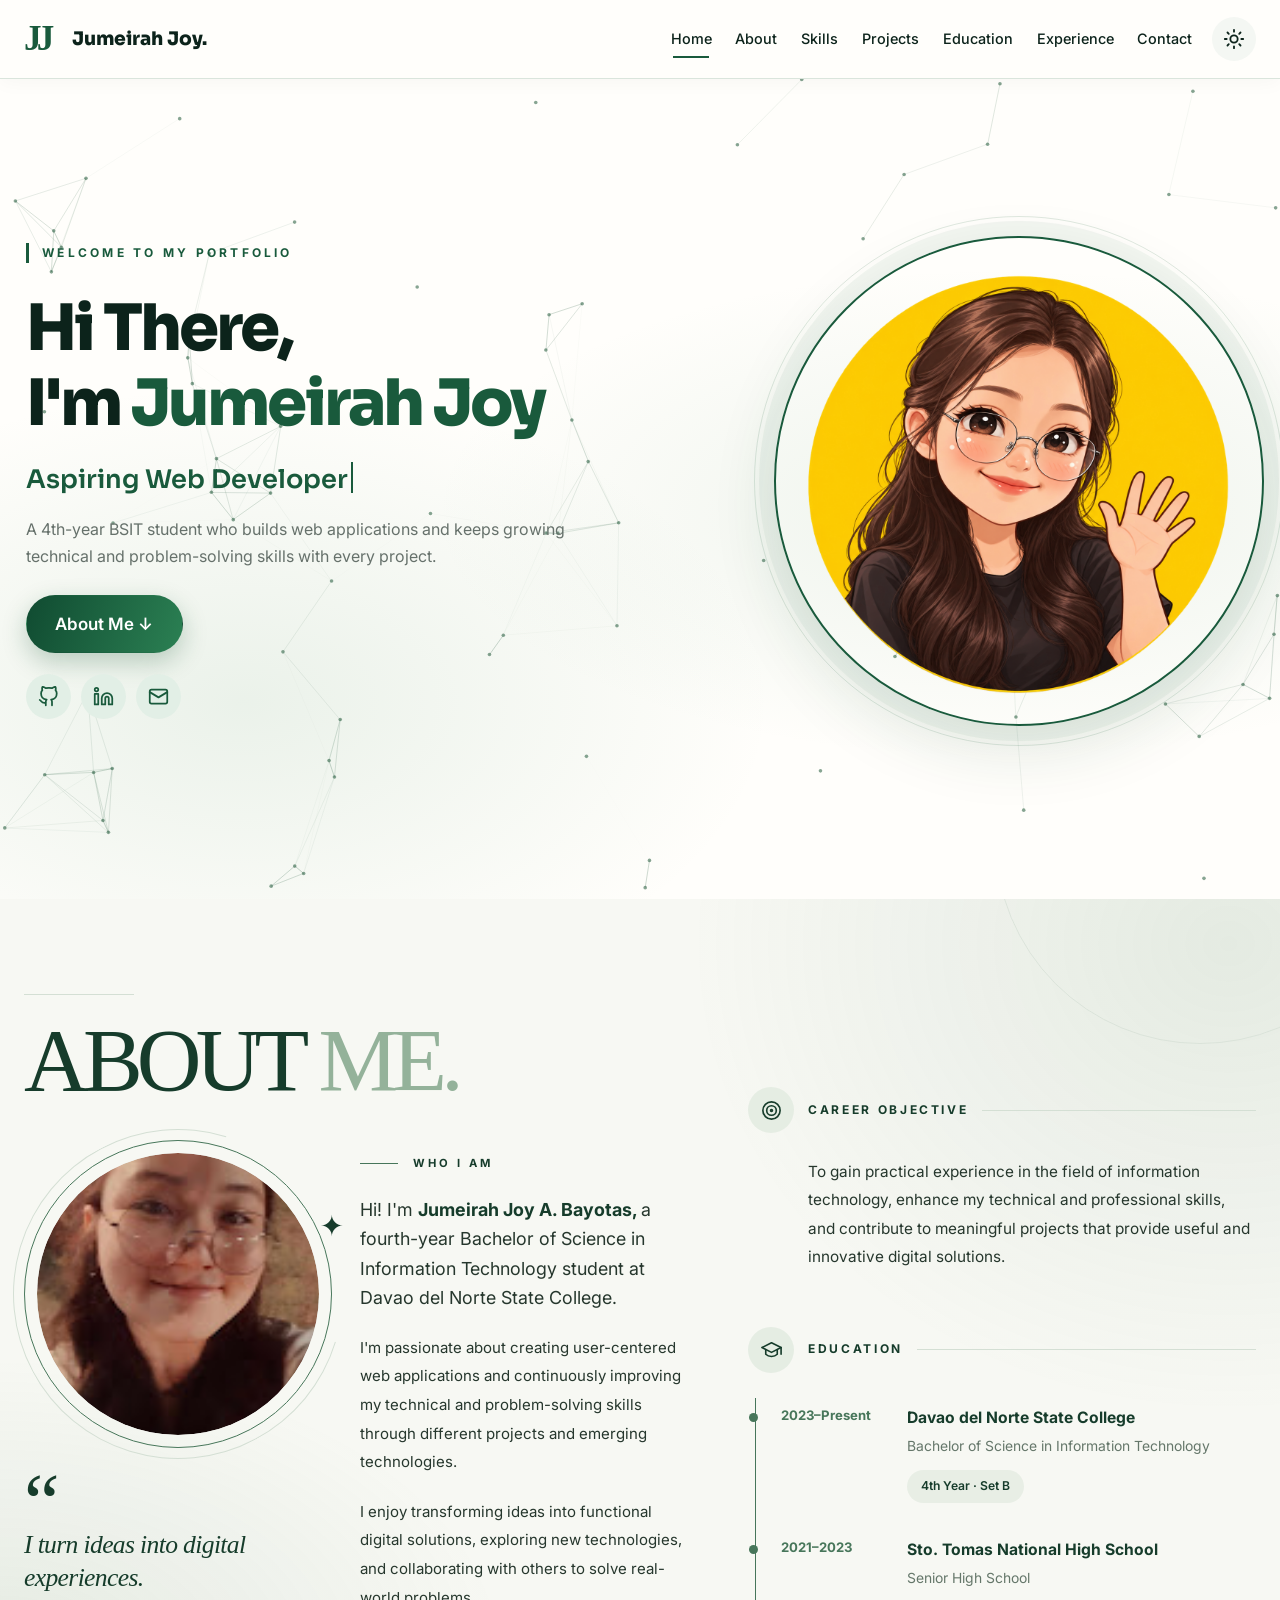
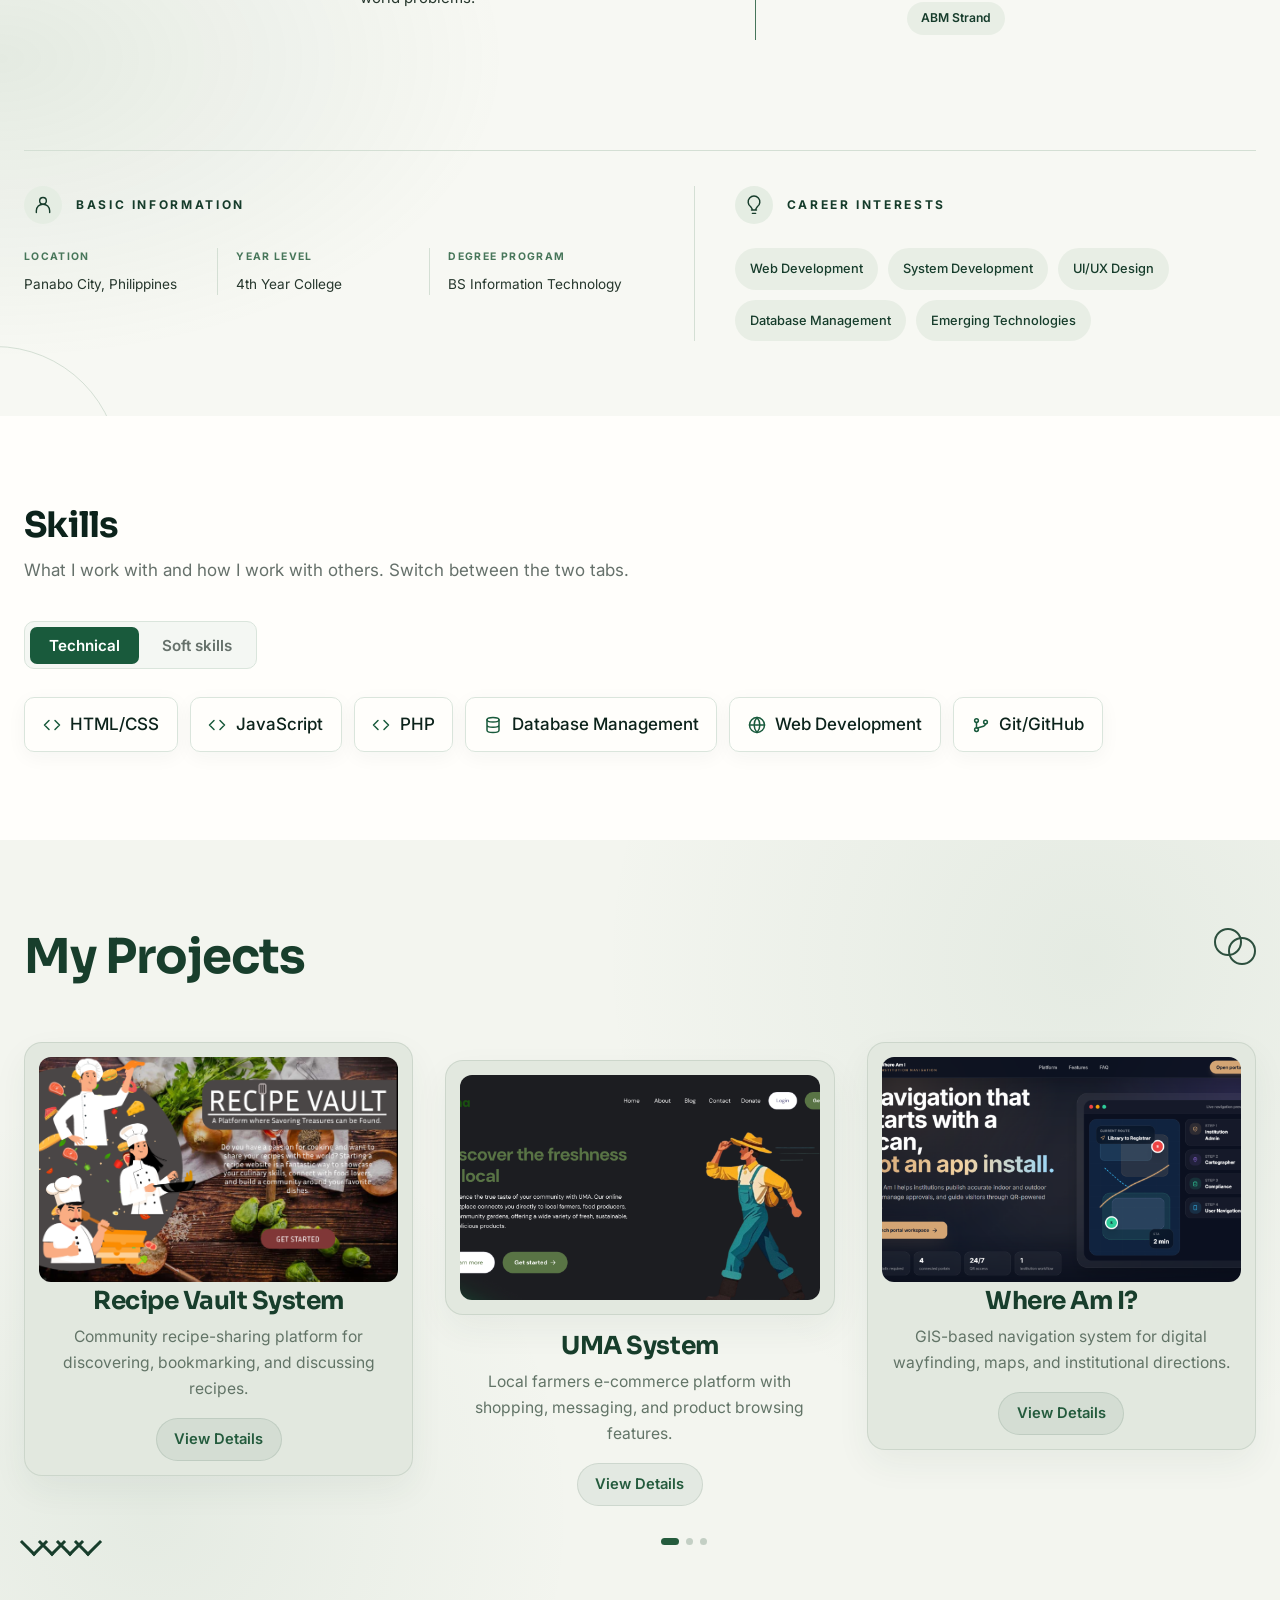
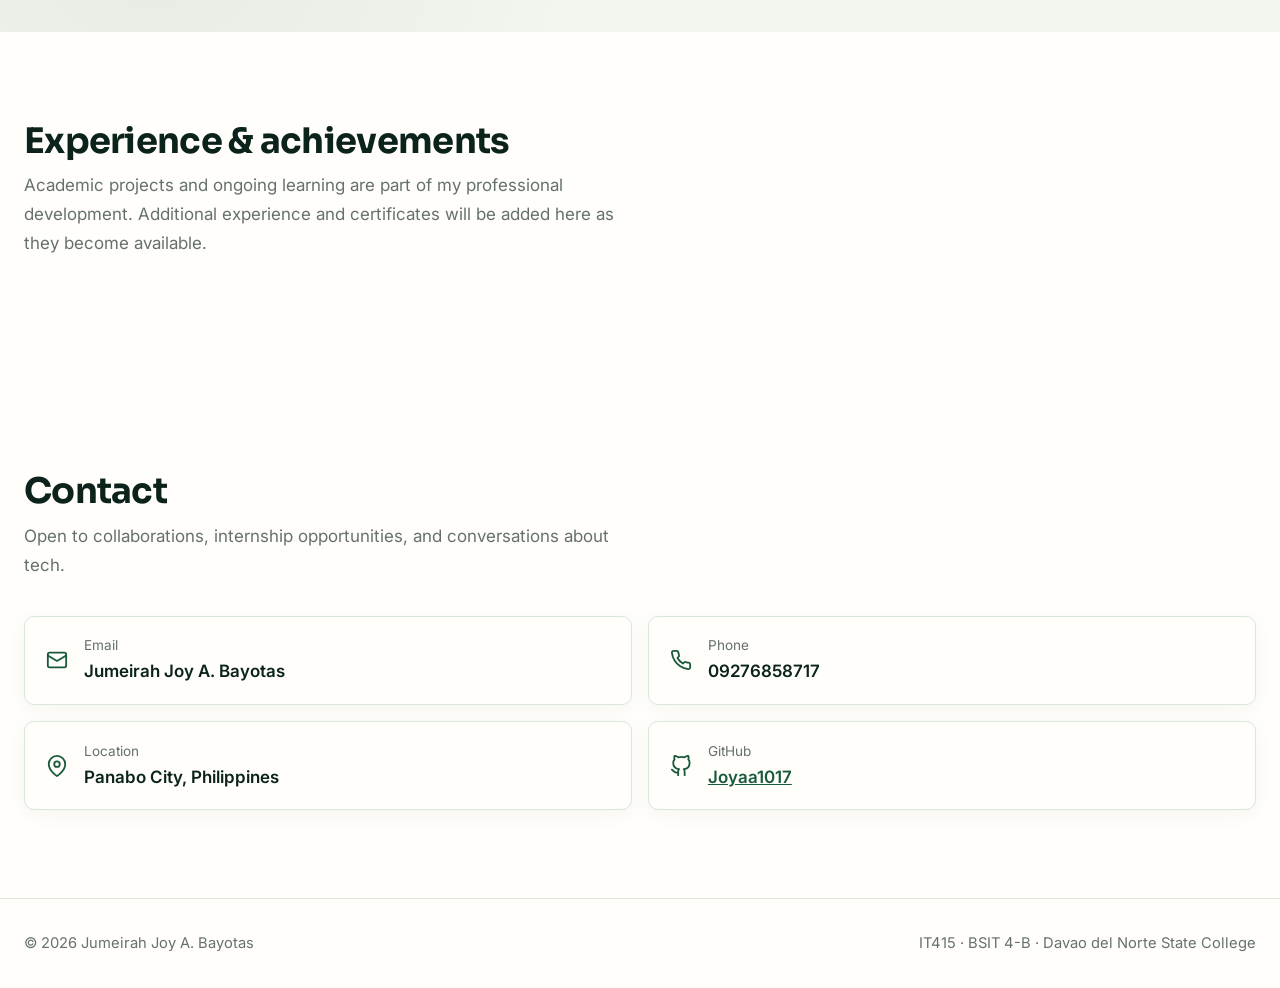
==== muck/index.html @ da82d2d9 "Finalizing the designs be" ====
<!DOCTYPE html>
<html lang="en">
<head>
<meta charset="UTF-8">
<meta name="viewport" content="width=device-width, initial-scale=1, viewport-fit=cover">
<title>Jumeirah Joy A. Bayotas | BSIT Portfolio</title>
<meta name="description" content="Portfolio of Jumeirah Joy A. Bayotas, a 4th-year BSIT student at Davao del Norte State College.">
<link rel="preconnect" href="https://fonts.googleapis.com">
<link rel="preconnect" href="https://fonts.gstatic.com" crossorigin>
<link href="https://fonts.googleapis.com/css2?family=Sora:wght@400;600;700;800&family=Inter:wght@400;500;600&display=swap" rel="stylesheet">
<link rel="stylesheet" href="style.css">
</head>
<body>
<svg width="0" height="0" style="position:absolute" aria-hidden="true">
<symbol id="i-sun" viewBox="0 0 24 24"><circle cx="12" cy="12" r="4"/><path d="M12 2v2M12 20v2M4.9 4.9l1.4 1.4M17.7 17.7l1.4 1.4M2 12h2M20 12h2M4.9 19.1l1.4-1.4M17.7 6.3l1.4-1.4"/></symbol>
<symbol id="i-moon" viewBox="0 0 24 24"><path d="M21 12.8A9 9 0 1 1 11.2 3a7 7 0 0 0 9.8 9.8z"/></symbol>
<symbol id="i-menu" viewBox="0 0 24 24"><path d="M4 7h16M4 12h16M4 17h16"/></symbol>
<symbol id="i-x" viewBox="0 0 24 24"><path d="M18 6 6 18M6 6l12 12"/></symbol>
<symbol id="i-up" viewBox="0 0 24 24"><path d="m6 15 6-6 6 6"/></symbol>
<symbol id="i-check" viewBox="0 0 24 24"><path d="m5 12 5 5 9-10"/></symbol>
<symbol id="i-code" viewBox="0 0 24 24"><path d="m16 18 6-6-6-6M8 6l-6 6 6 6"/></symbol>
<symbol id="i-db" viewBox="0 0 24 24"><ellipse cx="12" cy="5" rx="8" ry="3"/><path d="M4 5v14c0 1.7 3.6 3 8 3s8-1.3 8-3V5M4 12c0 1.7 3.6 3 8 3s8-1.3 8-3"/></symbol>
<symbol id="i-globe" viewBox="0 0 24 24"><circle cx="12" cy="12" r="10"/><path d="M2 12h20M12 2a15 15 0 0 1 0 20 15 15 0 0 1 0-20"/></symbol>
<symbol id="i-git" viewBox="0 0 24 24"><circle cx="6" cy="6" r="2.5"/><circle cx="6" cy="18" r="2.5"/><circle cx="18" cy="8" r="2.5"/><path d="M6 8.5v7M18 10.5c0 4-6 3-11 6"/></symbol>
<symbol id="i-chat" viewBox="0 0 24 24"><path d="M21 12a8 8 0 0 1-11.6 7.1L3 21l1.9-6A8 8 0 1 1 21 12z"/></symbol>
<symbol id="i-users" viewBox="0 0 24 24"><path d="M17 21v-2a4 4 0 0 0-4-4H5a4 4 0 0 0-4 4v2"/><circle cx="9" cy="7" r="4"/><path d="M23 21v-2a4 4 0 0 0-3-3.9M16 3.1a4 4 0 0 1 0 7.8"/></symbol>
<symbol id="i-puzzle" viewBox="0 0 24 24"><path d="M12 3a2 2 0 0 1 2 2v1h4v4h-1a2 2 0 0 0 0 4h1v4h-4v-1a2 2 0 0 0-4 0v1H6v-4h1a2 2 0 0 0 0-4H6V6h4V5a2 2 0 0 1 2-2z"/></symbol>
<symbol id="i-clock" viewBox="0 0 24 24"><circle cx="12" cy="12" r="10"/><path d="M12 6v6l4 2"/></symbol>
<symbol id="i-shuffle" viewBox="0 0 24 24"><path d="M16 3h5v5M4 20 21 3M21 16v5h-5M15 15l6 6M4 4l5 5"/></symbol>
<symbol id="i-cart" viewBox="0 0 24 24"><circle cx="9" cy="21" r="1"/><circle cx="20" cy="21" r="1"/><path d="M1 1h4l2.7 13.4a2 2 0 0 0 2 1.6h9.7a2 2 0 0 0 2-1.6L23 6H6"/></symbol>
<symbol id="i-book" viewBox="0 0 24 24"><path d="M4 19.5A2.5 2.5 0 0 1 6.5 17H20"/><path d="M6.5 2H20v20H6.5A2.5 2.5 0 0 1 4 19.5v-15A2.5 2.5 0 0 1 6.5 2z"/></symbol>
<symbol id="i-pin" viewBox="0 0 24 24"><path d="M21 10c0 7-9 13-9 13s-9-6-9-13a9 9 0 0 1 18 0z"/><circle cx="12" cy="10" r="3"/></symbol>
<symbol id="i-mail" viewBox="0 0 24 24"><rect x="2" y="4" width="20" height="16" rx="2"/><path d="m22 7-10 6L2 7"/></symbol>
<symbol id="i-phone" viewBox="0 0 24 24"><path d="M22 16.9v3a2 2 0 0 1-2.2 2 19.8 19.8 0 0 1-8.6-3.1 19.5 19.5 0 0 1-6-6A19.8 19.8 0 0 1 2.1 4.2 2 2 0 0 1 4.1 2h3a2 2 0 0 1 2 1.7c.1 1 .4 1.9.7 2.8a2 2 0 0 1-.5 2.1L8.1 9.9a16 16 0 0 0 6 6l1.3-1.3a2 2 0 0 1 2.1-.4c.9.3 1.8.6 2.8.7a2 2 0 0 1 1.7 2z"/></symbol>
<symbol id="i-gh" viewBox="0 0 24 24"><path d="M9 19c-5 1.5-5-2.5-7-3m14 6v-3.9a3.4 3.4 0 0 0-1-2.6c3.1-.3 6.4-1.5 6.4-7A5.4 5.4 0 0 0 20 4.8 5 5 0 0 0 19.9 1S18.7.7 16 2.5a13.4 13.4 0 0 0-7 0C6.3.7 5.1 1 5.1 1A5 5 0 0 0 5 4.8a5.4 5.4 0 0 0-1.5 3.7c0 5.4 3.3 6.6 6.4 7a3.4 3.4 0 0 0-1 2.6V22"/></symbol>
<symbol id="i-in" viewBox="0 0 24 24"><path d="M16 8a6 6 0 0 1 6 6v7h-4v-7a2 2 0 0 0-4 0v7h-4v-7a6 6 0 0 1 6-6z"/><rect x="2" y="9" width="4" height="12"/><circle cx="4" cy="4" r="2"/></symbol>
</svg>
<a class="skip" href="#main">Skip to content</a>
<div id="progress"></div>

<header>
  <nav class="container nav" aria-label="Main navigation">
    <a class="brand" href="#home"><span class="brand-monogram" aria-hidden="true">JJ</span><span>Jumeirah Joy.</span></a>
    <div class="right">
      <ul class="links" id="links">
        <li><a href="#home">Home</a></li><li><a href="#about">About</a></li><li><a href="#skills">Skills</a></li><li><a href="#projects">Projects</a></li><li><a href="#education">Education</a></li><li><a href="#experience">Experience</a></li><li><a href="#contact">Contact</a></li>
      </ul>
      <button class="icon-btn" id="theme" aria-label="Toggle light or dark theme"><svg class="ico sun"><use href="#i-sun"/></svg><svg class="ico moon"><use href="#i-moon"/></svg></button>
      <button class="icon-btn" id="menuBtn" aria-expanded="false" aria-controls="links" aria-label="Toggle menu"><svg class="ico"><use href="#i-menu"/></svg></button>
    </div>
  </nav>
</header>

<main id="main">
  <section class="hero" id="home">
    <canvas id="net" aria-hidden="true"></canvas>
    <div class="container hero-grid">
      <div class="hero-copy">
        <p class="eyebrow">Welcome to my portfolio</p>
        <h1>Hi There,<br>I'm <span>Jumeirah Joy</span></h1>
        <p class="typed" id="typed" aria-live="off">Aspiring Web Developer</p>
        <p class="intro">A 4th-year BSIT student who builds web applications and keeps growing technical and problem-solving skills with every project.</p>
        <div class="actions"><a class="btn primary" href="#about">About Me <span aria-hidden="true">↓</span></a></div>
        <div class="socials" aria-label="Social links">
          <a href="https://github.com/Joyaa1017" target="_blank" rel="noopener noreferrer" aria-label="GitHub"><svg class="ico"><use href="#i-gh"/></svg></a>
          <a href="#contact" aria-label="LinkedIn details"><svg class="ico"><use href="#i-in"/></svg></a>
          <a href="#contact" aria-label="Email contact"><svg class="ico"><use href="#i-mail"/></svg></a>
        </div>
      </div>
      <!-- Replace the placeholder with <img src="your-photo.jpg" alt="Portrait of Jumeirah Joy A. Bayotas"> when ready. -->
      <div class="portrait-wrap">
  <img
    src="img/Me.png"
    alt="Illustrated portrait of Jumeirah Joy A. Bayotas"
    class="hero-profile-img"
    fetchpriority="high"
  >
</div>
    </div>
  </section>

<section class="section editorial-about" id="about">
  <div class="container">

    <!-- SECTION LABEL -->
    <div class="editorial-eyebrow reveal">
      <span class="eyebrow-line"></span>
    </div>

    <!-- MAIN EDITORIAL LAYOUT -->
    <div class="editorial-main">

      <!-- LEFT COLUMN -->
      <div class="editorial-left">

        <!-- OVERSIZED HEADING -->
        <div class="editorial-title reveal">
  <h2>ABOUT <span>ME.</span></h2>
     </div>

        <!-- PHOTO AND INTRODUCTION -->
        <div class="editorial-intro-grid">

          <!-- PROFILE PHOTO PLACEHOLDER -->
          <div class="editorial-photo-area reveal">

            <div class="editorial-photo-ring">

             
<div class="editorial-photo">
  <img
    src="img/Me.jpg"
    alt="Photograph of Jumeirah Joy A. Bayotas"
    class="about-profile-img"
    loading="lazy"
    decoding="async"
  >
</div>


              <span class="photo-star" aria-hidden="true">
                ✦
              </span>

            </div>

            <!-- PERSONAL QUOTE -->
            <blockquote class="editorial-quote">
              <span aria-hidden="true">“</span>
              <p>
                I turn ideas into
                digital experiences.
              </p>
            </blockquote>

          </div>

          <!-- WHO I AM -->
          <div class="editorial-introduction reveal">

            <div class="editorial-mini-heading">
              <span class="mini-line"></span>
              <span>WHO I AM</span>
            </div>

            <p class="editorial-lead">
              Hi! I'm
              <strong>
                Jumeirah Joy A. Bayotas,
              </strong>
              a fourth-year Bachelor of Science
              in Information Technology student
              at Davao del Norte State College.
            </p>

            <p>
              I'm passionate about creating
              user-centered web applications
              and continuously improving my
              technical and problem-solving
              skills through different projects
              and emerging technologies.
            </p>

            <p>
              I enjoy transforming ideas into
              functional digital solutions,
              exploring new technologies,
              and collaborating with others
              to solve real-world problems.
            </p>

          </div>

        </div>
      </div>

      <!-- RIGHT COLUMN -->
      <div class="editorial-right">

        <!-- CAREER OBJECTIVE -->
        <div class="editorial-block reveal">

          <div class="editorial-block-heading">
            <span class="editorial-icon">
              <svg viewBox="0 0 24 24">
                <circle cx="12" cy="12" r="9"/>
                <circle cx="12" cy="12" r="5"/>
                <circle cx="12" cy="12" r="1"/>
              </svg>
            </span>

            <h3>CAREER OBJECTIVE</h3>
            <span class="heading-line"></span>
          </div>

          <p class="objective-text">
            To gain practical experience in
            the field of information technology,
            enhance my technical and professional
            skills, and contribute to meaningful
            projects that provide useful and
            innovative digital solutions.
          </p>

        </div>

        <!-- EDUCATION -->
        <div class="editorial-block reveal">

          <div class="editorial-block-heading">
            <span class="editorial-icon">
              <svg viewBox="0 0 24 24">
                <path d="m2 10 10-5 10 5-10 5-10-5z"/>
                <path d="M6 12v5c3 3 9 3 12 0v-5"/>
                <path d="M22 10v7"/>
              </svg>
            </span>

            <h3>EDUCATION</h3>
            <span class="heading-line"></span>
          </div>

<div class="education-timeline">

  <!-- COLLEGE -->
  <div class="education-entry">

    <span class="timeline-dot"></span>

    <div class="education-year">
      2023–Present
    </div>

    <div class="education-content">

      <h4>Davao del Norte State College</h4>

      <p>
        Bachelor of Science in
        Information Technology
      </p>

      <span class="education-pill">
        4th Year · Set B
      </span>

    </div>

  </div>

  <!-- SENIOR HIGH SCHOOL -->
  <div class="education-entry">

    <span class="timeline-dot"></span>

    <div class="education-year">
      2021–2023
    </div>

    <div class="education-content">

      <h4>
        Sto. Tomas National High School
      </h4>

      <p>
        Senior High School
      </p>

      <span class="education-pill">
        ABM Strand
      </span>

    </div>

  </div>
  </div>
  </div>

</div>
</div>

    <!-- BOTTOM INFORMATION AREA -->
    <div class="editorial-bottom">

      <!-- BASIC INFORMATION -->
      <div class="editorial-bottom-block reveal">

        <div class="editorial-block-heading">
          <span class="editorial-icon small">
            <svg viewBox="0 0 24 24">
              <circle cx="12" cy="7" r="4"/>
              <path d="M4 21v-2a8 8 0 0 1 16 0v2"/>
            </svg>
          </span>

          <h3>BASIC INFORMATION</h3>
        </div>

        <div class="basic-info-grid">

          <div class="basic-info-item">
            <span class="info-label">LOCATION</span>
            <p>Panabo City, Philippines</p>
          </div>

          <div class="basic-info-item">
            <span class="info-label">YEAR LEVEL</span>
            <p>4th Year College</p>
          </div>

          <div class="basic-info-item">
            <span class="info-label"> DEGREE PROGRAM</span>
            <p>BS Information Technology</p>
          </div>
        </div>
      </div>

      <!-- CAREER INTERESTS -->
      <div class="editorial-bottom-block reveal">

        <div class="editorial-block-heading">
          <span class="editorial-icon small">
            <svg viewBox="0 0 24 24">
              <path
                d="M9 18h6M10 22h4M8 14
                   a7 7 0 1 1 8 0
                   c-1 1-2 2-2 4h-4
                   c0-2-1-3-2-4z"
              />
            </svg>
          </span>

          <h3>CAREER INTERESTS</h3>
        </div>
        <div class="career-tags">
          <span>Web Development</span>
          <span>System Development</span>
          <span>UI/UX Design</span>
          <span>Database Management</span>
          <span>Emerging Technologies</span>
        </div>

      </div>
    </div>
  </div>
</section>

  <section class="section" id="skills">
    <div class="container reveal">
      <h2>Skills</h2>
      <p class="lead">What I work with and how I work with others. Switch between the two tabs.</p>
      <div class="tabs" role="tablist" aria-label="Skill categories">
        <button class="tab" role="tab" id="t1" aria-selected="true" aria-controls="p1">Technical</button>
        <button class="tab" role="tab" id="t2" aria-selected="false" aria-controls="p2" tabindex="-1">Soft skills</button>
      </div>
      <ul class="skill-panel show" id="p1" role="tabpanel" aria-labelledby="t1">
        <li class="skill"><svg class="ico"><use href="#i-code"/></svg>HTML/CSS</li>
        <li class="skill"><svg class="ico"><use href="#i-code"/></svg>JavaScript</li>
        <li class="skill"><svg class="ico"><use href="#i-code"/></svg>PHP</li>
        <li class="skill"><svg class="ico"><use href="#i-db"/></svg>Database Management</li>
        <li class="skill"><svg class="ico"><use href="#i-globe"/></svg>Web Development</li>
        <li class="skill"><svg class="ico"><use href="#i-git"/></svg>Git/GitHub</li>
      </ul>
      <ul class="skill-panel" id="p2" role="tabpanel" aria-labelledby="t2">
        <li class="skill"><svg class="ico"><use href="#i-chat"/></svg>Communication</li>
        <li class="skill"><svg class="ico"><use href="#i-users"/></svg>Teamwork</li>
        <li class="skill"><svg class="ico"><use href="#i-puzzle"/></svg>Problem-Solving</li>
        <li class="skill"><svg class="ico"><use href="#i-clock"/></svg>Time Management</li>
        <li class="skill"><svg class="ico"><use href="#i-shuffle"/></svg>Adaptability</li>
      </ul>
    </div>
  </section>

<section class="section projects-showcase" id="projects">
  <div class="container reveal">
    <div class="projects-header">
      <h2>My Projects</h2>
      <div class="projects-ring" aria-hidden="true">
        <span></span>
        <span></span>
      </div>
    </div>

    <div class="projects-grid">
      <article class="showcase-card">
        <div class="project-frame">
          <img src="img/recipe_vault.png" alt="Recipe Vault System preview"> 
        <h3>Recipe Vault System</h3>
        <p>Community recipe-sharing platform for discovering, bookmarking, and discussing recipes.</p>
        <button class="more showcase-btn" data-project="vault">View Details</button>
      </article>

      <article class="showcase-card featured">
        <div class="project-frame">
          <img src="img/UMA.png" alt="UMA System preview">
        </div>
        <h3>UMA System</h3>
        <p>Local farmers e-commerce platform with shopping, messaging, and product browsing features.</p>
        <button class="more showcase-btn" data-project="uma">View Details</button>
      </article>

      <article class="showcase-card">
        <div class="project-frame">
          <img src="img/Where_Am_I.png" alt="Where Am I system preview">
        <h3>Where Am I?</h3>
        <p>GIS-based navigation system for digital wayfinding, maps, and institutional directions.</p>
        <button class="more showcase-btn" data-project="gis">View Details</button>
      </article>
    </div>

    <div class="projects-footer-decor">
      <div class="zigzag" aria-hidden="true">
        <span></span><span></span><span></span><span></span>
      </div>

      <div class="project-dots" aria-hidden="true">
        <span class="active"></span>
        <span></span>
        <span></span>
      </div>
    </div>
  </div>
</section>

  <section class="section experience-section" id="experience">
    <div class="container reveal">
      <h2>Experience &amp; achievements</h2>
      <p class="lead">Academic projects and ongoing learning are part of my professional development. Additional experience and certificates will be added here as they become available.</p>
    </div>
  </section>

  <section class="section" id="contact">
    <div class="container reveal">
      <h2>Contact</h2>
      <p class="lead">Open to collaborations, internship opportunities, and conversations about tech.</p>
      <ul class="contact">
        <li><svg class="ico"><use href="#i-mail"/></svg><div><small>Email</small><strong>Jumeirah Joy A. Bayotas</strong></div></li>
        <li><svg class="ico"><use href="#i-phone"/></svg><div><small>Phone</small><strong>09276858717</strong></div></li>
        <li><svg class="ico"><use href="#i-pin"/></svg><div><small>Location</small><strong>Panabo City, Philippines</strong></div></li>
        <li><svg class="ico"><use href="#i-gh"/></svg><div><small>GitHub</small><strong><a href="https://github.com/Joyaa1017" target="_blank" rel="noopener noreferrer">Joyaa1017</a></strong></div></li>
        <!-- <li><svg class="ico"><use href="#i-in"/></svg><div><small>LinkedIn</small><strong>[Your LinkedIn]</strong></div></li> -->
      </ul>
    </div>
  </section>
</main>

<footer><div class="container"><span>&copy; <span id="year">2026</span> Jumeirah Joy A. Bayotas</span><span>IT415 &middot; BSIT 4-B &middot; Davao del Norte State College</span></div></footer>
<button class="icon-btn" id="top" aria-label="Back to top"><svg class="ico"><use href="#i-up"/></svg></button>

<dialog id="dlg" aria-labelledby="dTitle">
  <button class="icon-btn close" id="dClose" aria-label="Close"><svg class="ico"><use href="#i-x"/></svg></button>
  <h3 id="dTitle"></h3><p class="sub" id="dSub"></p><p class="muted" id="dText"></p>
  <ul id="dList"></ul>
  <button class="btn primary" id="dOk" style="color:var(--on-accent);background:var(--accent);border-color:var(--accent)">Close</button>
</dialog>

<script src="script.js"></script>
</body>
</html>
---- muck/style.css ----
/* ===== 1. TOKENS ===== */
:root{--bg:#fff;--soft:#f5f6fb;--text:#171a2b;--muted:#586078;--border:#e3e6f0;--accent:#4f46e5;--accent-soft:#eceefe;--on-accent:#fff;
--shadow:0 1px 2px rgba(23,26,43,.06);--shadow-hover:0 12px 28px rgba(79,70,229,.16);--radius:10px;
--head:"Sora",system-ui,"Segoe UI",Arial,sans-serif;--body:"Inter",system-ui,"Segoe UI",Arial,sans-serif;
box-sizing:border-box;padding-top:env(safe-area-inset-top,0px);padding-bottom:env(safe-area-inset-bottom,0px)}
@media (prefers-color-scheme:dark){:root:not([data-theme="light"]){--bg:#0e1020;--soft:#141730;--text:#e8eaf6;--muted:#a4abc8;--border:#252a4a;--accent:#8b93ff;--accent-soft:#1c2050;--on-accent:#0e1020;--shadow:0 1px 2px rgba(0,0,0,.4);--shadow-hover:0 12px 28px rgba(0,0,0,.45)}}
:root[data-theme="dark"]{--bg:#0e1020;--soft:#141730;--text:#e8eaf6;--muted:#a4abc8;--border:#252a4a;--accent:#8b93ff;--accent-soft:#1c2050;--on-accent:#0e1020;--shadow:0 1px 2px rgba(0,0,0,.4);--shadow-hover:0 12px 28px rgba(0,0,0,.45)}

/* ===== 2. BASE ===== */
*,*::before,*::after{box-sizing:border-box}
html{scroll-behavior:smooth;scroll-padding-top:calc(70px + env(safe-area-inset-top,0px))}
body{margin:0;background:var(--bg);color:var(--text);font:1.0625rem/1.7 var(--body)}
h1,h2,h3{font-family:var(--head);line-height:1.2;margin:0;letter-spacing:-.02em}
p{margin:0}ul{list-style:none;margin:0;padding:0}a{color:var(--accent)}
:focus-visible{outline:3px solid var(--accent);outline-offset:3px;border-radius:4px}
.container{width:min(100% - 2.5rem,1080px);margin-inline:auto}
.section{padding:5.5rem 0}.soft{background:var(--soft);border-block:1px solid var(--border)}
.section h2{font-size:clamp(1.7rem,3.2vw,2.2rem);margin-bottom:.6rem}
.lead{color:var(--muted);max-width:56ch;margin-bottom:2.25rem}
.ico{width:22px;height:22px;fill:none;stroke:currentColor;stroke-width:2;stroke-linecap:round;stroke-linejoin:round;flex-shrink:0}
.skip{position:absolute;left:-999px;top:0;background:var(--accent);color:var(--on-accent);padding:.6rem 1rem;z-index:200}.skip:focus{left:0}
#progress{position:fixed;top:0;left:0;height:3px;width:0;background:var(--accent);z-index:120}

/* ===== 3. HEADER ===== */
header{position:sticky;top:env(safe-area-inset-top,0px);z-index:100;background:color-mix(in srgb,var(--bg) 88%,transparent);backdrop-filter:blur(10px);border-bottom:1px solid var(--border)}
.nav{display:flex;align-items:center;justify-content:space-between;height:66px}
.brand{font:800 1.05rem var(--head);color:var(--text);text-decoration:none}
.links{display:flex;align-items:center;gap:.2rem}
.links a{display:block;padding:.5rem .9rem;color:var(--muted);text-decoration:none;font-weight:500;font-size:.95rem;border-radius:6px;position:relative;transition:color .2s}
.links a::after{content:"";position:absolute;left:.9rem;right:.9rem;bottom:2px;height:2px;background:var(--accent);transform:scaleX(0);transition:transform .25s}
.links a:hover,.links a.active{color:var(--text)}.links a.active::after,.links a:hover::after{transform:scaleX(1)}
.icon-btn{background:none;border:1px solid var(--border);border-radius:8px;padding:.5rem;color:var(--text);cursor:pointer;display:grid;place-items:center;transition:border-color .2s,color .2s}
.icon-btn:hover{border-color:var(--accent);color:var(--accent)}
#menuBtn{display:none}.right{display:flex;gap:.5rem;align-items:center}
.moon{display:none}[data-theme="dark"] .moon{display:block}[data-theme="dark"] .sun{display:none}
@media (prefers-color-scheme:dark){:root:not([data-theme="light"]) .moon{display:block}:root:not([data-theme="light"]) .sun{display:none}}

/* ===== 4. HERO (always dark, interactive network) ===== */
.hero{position:relative;overflow:hidden;background:#0d1024;color:#e8eaf6;padding:5.5rem 0 6rem}
#net{position:absolute;inset:0;width:100%;height:100%}
.hero-grid{position:relative;display:grid;grid-template-columns:1.15fr 1fr;gap:3rem;align-items:center}
.hero h1{font-size:clamp(2.3rem,6vw,3.7rem);font-weight:800}
.typed{margin-top:1.1rem;font:600 1.3rem var(--head);color:#a5b4fc;min-height:1.9rem}
.typed::after{content:"";display:inline-block;width:2px;height:1.2em;background:#a5b4fc;margin-left:3px;vertical-align:-.2em;animation:blink 1s steps(2) infinite}
@keyframes blink{50%{opacity:0}}
.hero .intro{margin-top:1rem;max-width:52ch;color:#b6bcd8}
.actions{margin-top:2rem;display:flex;flex-wrap:wrap;gap:.75rem}
.btn{display:inline-block;padding:.85rem 1.5rem;border-radius:8px;font-weight:600;text-decoration:none;border:1px solid #818cf8;transition:transform .2s,box-shadow .2s,background-color .2s}
.btn.primary{background:#6366f1;border-color:#6366f1;color:#fff}.btn.primary:hover{transform:translateY(-2px);box-shadow:0 8px 20px rgba(99,102,241,.45)}
.btn.ghost{color:#c7d2fe}.btn.ghost:hover{background:rgba(129,140,248,.15)}
.code{background:rgba(255,255,255,.06);border:1px solid rgba(165,180,252,.25);border-radius:12px;backdrop-filter:blur(4px);overflow:hidden;box-shadow:0 20px 40px rgba(0,0,0,.3);transition:transform .2s}
.code .bar{display:flex;gap:6px;padding:.7rem 1rem;border-bottom:1px solid rgba(165,180,252,.2)}
.code .bar i{width:10px;height:10px;border-radius:50%;background:#4b5280}
.code pre{margin:0;padding:1.2rem 1.3rem;font:.92rem/1.75 ui-monospace,SFMono-Regular,Menlo,Consolas,monospace;overflow-x:auto;color:#dfe3ff}
.k{color:#c4b5fd}.v{color:#7dd3fc}.s{color:#86efac}.n{color:#fda4af}

/* ===== 5. ABOUT ===== */
.about{display:grid;grid-template-columns:1.2fr 1fr;gap:3rem;align-items:start}
.about p+p{margin-top:1rem}
.stats{display:grid;grid-template-columns:repeat(4,1fr);gap:1rem;margin-top:2rem}
.stat{border:1px solid var(--border);background:var(--bg);border-radius:var(--radius);padding:1rem;text-align:center}
.stat b{display:block;font:800 1.9rem var(--head);color:var(--accent)}.stat span{font-size:.85rem;color:var(--muted)}
.panel{background:var(--bg);border:1px solid var(--border);border-radius:var(--radius);padding:1.5rem;box-shadow:var(--shadow)}
.panel+.panel{margin-top:1.25rem}.panel h3{font-size:1.05rem;margin-bottom:.7rem}
.muted{color:var(--muted);font-size:.95rem}
.tags{display:flex;flex-wrap:wrap;gap:.5rem}
.tag{background:var(--accent-soft);color:var(--accent);font-weight:500;font-size:.9rem;padding:.3rem .85rem;border-radius:999px;transition:transform .2s}.tag:hover{transform:translateY(-2px)}

/* ===== 6. SKILLS (tabs) ===== */
.tabs{display:inline-flex;gap:.25rem;padding:.3rem;border:1px solid var(--border);border-radius:10px;background:var(--soft);margin-bottom:1.75rem}
.tab{border:0;background:none;font:600 .95rem var(--body);color:var(--muted);padding:.55rem 1.2rem;border-radius:7px;cursor:pointer;transition:background-color .2s,color .2s}
.tab[aria-selected="true"]{background:var(--accent);color:var(--on-accent)}
.skill-panel{display:none;flex-wrap:wrap;gap:.75rem}.skill-panel.show{display:flex}
.skill{display:flex;align-items:center;gap:.6rem;padding:.75rem 1.1rem;border:1px solid var(--border);background:var(--bg);border-radius:var(--radius);font-weight:500;box-shadow:var(--shadow);animation:pop .4s both;transition:transform .2s,border-color .2s,color .2s}
.skill:hover{transform:translateY(-3px);border-color:var(--accent);color:var(--accent)}
.skill .ico{color:var(--accent);width:18px;height:18px}
@keyframes pop{from{opacity:0;transform:translateY(10px)}to{opacity:1;transform:none}}

/* ===== 7. PROJECTS ===== */
.grid{display:grid;grid-template-columns:repeat(3,1fr);gap:1.5rem}
.card{display:flex;flex-direction:column;gap:.8rem;background:var(--bg);border:1px solid var(--border);border-radius:var(--radius);padding:1.75rem;box-shadow:var(--shadow);transition:box-shadow .25s,border-color .25s,transform .15s;transform-style:preserve-3d}
.card:hover{box-shadow:var(--shadow-hover);border-color:var(--accent)}
.badge{width:46px;height:46px;display:grid;place-items:center;background:var(--accent-soft);color:var(--accent);border-radius:10px;transition:transform .3s}.card:hover .badge{transform:rotate(-6deg) scale(1.08)}
.card h3{font-size:1.25rem}.sub{color:var(--accent);font-weight:600;font-size:.95rem;margin-top:-.4rem}
.card p{color:var(--muted);font-size:1rem}
.more{margin-top:auto;align-self:flex-start;background:none;border:0;padding:.3rem 0;color:var(--accent);font:600 .95rem var(--body);cursor:pointer}
.more:hover{text-decoration:underline}
dialog{border:1px solid var(--border);border-radius:14px;background:var(--bg);color:var(--text);width:min(92vw,480px);padding:2rem;box-shadow:0 24px 60px rgba(0,0,0,.35)}
dialog::backdrop{background:rgba(10,12,30,.6);backdrop-filter:blur(3px)}
dialog[open]{animation:pop .3s both}
dialog h3{font-size:1.4rem}dialog .sub{margin:.3rem 0 1rem}
dialog ul{margin:1.2rem 0 1.5rem;display:grid;gap:.5rem}
dialog li{display:flex;gap:.6rem;align-items:center}dialog li .ico{color:var(--accent);width:18px;height:18px}
.close{position:absolute;top:.9rem;right:.9rem}

/* ===== 8. CONTACT ===== */
.contact{display:grid;grid-template-columns:repeat(2,1fr);gap:1rem}
.contact li{display:flex;align-items:center;gap:1rem;padding:1.1rem 1.3rem;border:1px solid var(--border);border-radius:var(--radius);background:var(--bg);box-shadow:var(--shadow);transition:transform .2s,border-color .2s,box-shadow .2s}
.contact li:hover{transform:translateX(4px);border-color:var(--accent);box-shadow:var(--shadow-hover)}
.contact .ico{color:var(--accent)}.contact small{display:block;color:var(--muted);font-size:.85rem}.contact strong{font-weight:600;overflow-wrap:anywhere}
footer{padding:2rem 0;border-top:1px solid var(--border);color:var(--muted);font-size:.92rem}
footer .container{display:flex;flex-wrap:wrap;justify-content:space-between;gap:.5rem}
#top{position:fixed;right:1.25rem;bottom:calc(1.25rem + env(safe-area-inset-bottom,0px));opacity:0;pointer-events:none;background:var(--accent);color:var(--on-accent);border-color:var(--accent);transition:opacity .25s}
#top.show{opacity:1;pointer-events:auto}

/* ===== 9. SCROLL REVEAL ===== */
.js .reveal{opacity:0;transform:translateY(22px);transition:opacity .6s,transform .6s}.js .reveal.in{opacity:1;transform:none}

/* ===== 10. RESPONSIVE ===== */
@media (max-width:900px){.grid{grid-template-columns:1fr 1fr}.hero-grid,.about{grid-template-columns:1fr}.code{max-width:460px}}
@media (max-width:720px){.section{padding:3.75rem 0}.hero{padding:3.5rem 0 4rem}#menuBtn{display:grid}
.links{display:none;position:absolute;top:66px;left:0;right:0;flex-direction:column;align-items:stretch;background:var(--bg);border-bottom:1px solid var(--border);padding:.5rem 1.25rem 1rem}.links.open{display:flex}
.grid,.contact{grid-template-columns:1fr}.stats{grid-template-columns:repeat(2,1fr)}}
@media (prefers-reduced-motion:reduce){html{scroll-behavior:auto}*,*::before,*::after{animation:none!important;transition:none!important}.js .reveal{opacity:1;transform:none}}


/* ===== DUCHESS GREEN REDESIGN ===== */
:root {
  --bg:#fffefb; --soft:#f4f7f3; --text:#0c231b; --muted:#66716b;
  --border:#dae5dc; --accent:#195a3c; --accent-soft:#e2efe6; --on-accent:#fff;
  --shadow:0 5px 20px rgba(16,57,37,.045);
  --shadow-hover:0 18px 40px rgba(27,85,55,.15);
}
:root[data-theme="dark"] {
  --bg:#101e18; --soft:#172b21; --text:#eff8f0; --muted:#b8c9bd;
  --border:#35503e; --accent:#91d1a8; --accent-soft:#274c37; --on-accent:#11271a;
  --shadow:0 5px 20px rgba(0,0,0,.18); --shadow-hover:0 18px 40px rgba(0,0,0,.35);
}
@media(prefers-color-scheme:dark){:root:not([data-theme="light"]){
  --bg:#101e18; --soft:#172b21; --text:#eff8f0; --muted:#b8c9bd;
  --border:#35503e; --accent:#91d1a8; --accent-soft:#274c37; --on-accent:#11271a;
}} 
.container{width:min(100% - 3rem,1400px)}
header{background:color-mix(in srgb,var(--bg) 96%,transparent);box-shadow:0 2px 20px rgba(10,42,23,.04)}
.nav{height:78px;gap:1.2rem}
.brand{display:flex;align-items:center;gap:1.05rem;font-size:1.17rem;white-space:nowrap}
.brand-monogram{font:800 2.2rem/1 Georgia,serif;letter-spacing:-.14em;color:var(--accent);padding-right:.18em}
.links{gap:.05rem}.links a{font-size:.90rem;padding:.52rem .72rem;color:var(--text)}
.links a::after{background:var(--accent)}
#theme{border:0;border-radius:50%;background:var(--soft);width:44px;height:44px}
.hero{background:radial-gradient(ellipse at 19% 76%,rgba(111,167,130,.14),transparent 36%),radial-gradient(ellipse at 78% 53%,rgba(111,167,130,.12),transparent 40%),var(--bg);color:var(--text);padding:5rem 0 6rem;min-height:min(820px,calc(100svh - 78px));display:flex;align-items:center}
#net{pointer-events:none}
.hero-grid{width:100%;grid-template-columns:minmax(0,1.14fr) minmax(0,.86fr);gap:clamp(3rem,5vw,7rem)}
.hero-copy{z-index:1;padding-left:clamp(0px,2vw,35px)}
.eyebrow{font-size:.75rem;letter-spacing:.27em;text-transform:uppercase;font-weight:700;color:var(--accent);border-left:3px solid var(--accent);padding-left:.85rem;margin-bottom:1.8rem}
.hero h1{font-size:clamp(2.9rem,5vw,5.15rem);line-height:1.17;font-weight:800;letter-spacing:-.045em}
.hero h1 span{color:var(--accent)}
.typed{color:var(--accent);font-size:clamp(1.15rem,2vw,1.85rem);min-height:2.4rem;margin-top:1.25rem}
.typed::after{background:var(--accent)}
.hero .intro{color:var(--muted);max-width:56ch;font-size:clamp(.98rem,1.25vw,1.17rem);line-height:1.65;margin-top:1rem}
.actions{margin-top:1.65rem}
.btn.primary{background:linear-gradient(110deg,#104b31,#2b8053);border-color:transparent;color:#fff;box-shadow:0 9px 25px rgba(18,83,47,.25);border-radius:999px;padding:.82rem 1.8rem}
.btn.primary:hover{box-shadow:0 13px 28px rgba(18,83,47,.32)}
.btn.ghost{color:var(--accent);border-color:var(--accent)}
.socials{display:flex;gap:.65rem;flex-wrap:wrap;margin-top:1.35rem}
.socials a{display:grid;place-items:center;width:45px;height:45px;border-radius:50%;background:var(--accent-soft);color:var(--accent);transition:transform .2s,background .2s,color .2s}
.socials a:hover{transform:translateY(-4px);background:var(--accent);color:var(--on-accent)}
.socials .ico{width:21px;height:21px}
.portrait-wrap{width:min(100%,490px);aspect-ratio:1;margin:auto;border-radius:50%;padding:15px;border:2px solid var(--accent);box-shadow:0 0 0 15px rgba(45,114,69,.055),0 24px 65px rgba(28,78,44,.12);position:relative;z-index:1}
.portrait-wrap::before{content:"";position:absolute;inset:-22px;border:1px solid rgba(44,108,69,.15);border-radius:50%;pointer-events:none}
.portrait-placeholder{width:100%;height:100%;border:12px solid var(--bg);border-radius:50%;background:linear-gradient(140deg,#e5e9e5,#f4f4f0 70%);color:#65736d;display:flex;flex-direction:column;align-items:center;justify-content:center;gap:1.15rem;text-align:center;font-size:1rem}
.portrait-placeholder svg{width:65px;height:65px}
/* An optional future <img> inside the portrait circle */
.portrait-placeholder img{width:100%;height:100%;object-fit:cover;border-radius:50%}
.section{scroll-margin-top:84px}
#education{scroll-margin-top:100px}
.contact a{color:var(--accent)}
@media(max-width:1100px){.links a{padding:.5rem .4rem;font-size:.83rem}.brand{gap:.6rem}.hero{min-height:720px}.portrait-wrap{width:min(100%,400px)}}
@media(max-width:900px){.hero-grid{grid-template-columns:1fr 1fr;gap:2rem}.portrait-wrap{width:100%}.hero h1{font-size:clamp(2.5rem,5vw,3.8rem)}.brand>span:last-child{display:none}}
@media(max-width:720px){.container{width:min(100% - 2.2rem,1400px)}.nav{height:66px}.brand>span:last-child{display:inline}.hero{padding:4.2rem 0 4.7rem;min-height:0}.hero-grid{grid-template-columns:1fr;gap:3.5rem}.hero-copy{padding-left:0}.hero h1{font-size:clamp(2.55rem,9vw,4rem)}.portrait-wrap{width:min(76vw,365px);grid-row:2}.links{top:66px;max-height:calc(100svh - 66px);overflow-y:auto}.eyebrow{margin-bottom:1.2rem}.socials{margin-top:1.5rem}}
@media(max-width:390px){.brand{font-size:1rem}.brand-monogram{font-size:1.7rem}.hero h1{font-size:2.3rem}}
@media(prefers-reduced-motion:reduce){.socials a:hover{transform:none}}

/* ===== PROJECTS SHOWCASE SECTION ===== */
.projects-showcase {
  position: relative;
  overflow: hidden;
  background:
    radial-gradient(circle at top right, rgba(36, 91, 61, 0.22), transparent 26%),
    radial-gradient(circle at bottom left, rgba(36, 91, 61, 0.12), transparent 24%),
    linear-gradient(135deg, #111317 0%, #14181d 55%, #0f1317 100%);
  color: #f4f4f1;
  border: 0;
}

.projects-showcase::before {
  content: "";
  position: absolute;
  inset: 0;
  background:
    radial-gradient(circle at 20% 30%, rgba(255,255,255,0.04) 0, transparent 25%),
    radial-gradient(circle at 80% 20%, rgba(36,91,61,0.14) 0, transparent 20%),
    radial-gradient(circle at 65% 75%, rgba(36,91,61,0.10) 0, transparent 22%);
  pointer-events: none;
}

.projects-showcase .container {
  position: relative;
  z-index: 1;
}

.projects-header {
  display: flex;
  align-items: flex-start;
  justify-content: space-between;
  gap: 1rem;
  margin-bottom: 2.5rem;
}

.projects-header h2 {
  font-size: clamp(2rem, 4vw, 3rem);
  color: #ffffff;
  margin: 0;
}

.projects-ring {
  position: relative;
  width: 52px;
  height: 40px;
  flex-shrink: 0;
  opacity: 0.9;
}

.projects-ring span {
  position: absolute;
  width: 28px;
  height: 28px;
  border: 2px solid rgba(255,255,255,0.85);
  border-radius: 50%;
}

.projects-ring span:first-child {
  top: 0;
  right: 14px;
}

.projects-ring span:last-child {
  top: 9px;
  right: 0;
}

.projects-grid {
  display: grid;
  grid-template-columns: repeat(3, 1fr);
  gap: 2rem;
  align-items: start;
}

.showcase-card {
  text-align: center;
  padding: 1rem 0 0;
  transition: transform 0.35s ease, opacity 0.35s ease;
}

.showcase-card:hover {
  transform: translateY(-8px);
}

.showcase-card.featured {
  transform: translateY(18px);
}

.showcase-card.featured:hover {
  transform: translateY(10px);
}

.project-frame {
  width: 100%;
  aspect-ratio: 1.25 / 0.82;
  background: rgba(255,255,255,0.04);
  border-radius: 18px;
  padding: 14px;
  box-shadow:
    0 18px 40px rgba(0,0,0,0.28),
    inset 0 0 0 1px rgba(255,255,255,0.04);
  backdrop-filter: blur(8px);
  margin-bottom: 1rem;
}

.project-frame img {
  width: 100%;
  height: 100%;
  object-fit: cover;
  border-radius: 12px;
  display: block;
  background: #222;
}

.showcase-card h3 {
  margin: 0.25rem 0 0.5rem;
  font-size: 1.55rem;
  color: #ffffff;
  font-family: var(--head);
}

.showcase-card p {
  color: rgba(244,244,241,0.74);
  max-width: 34ch;
  margin: 0 auto 1rem;
  font-size: 0.98rem;
  line-height: 1.65;
}

.showcase-btn {
  border: 1px solid rgba(123, 167, 139, 0.55);
  background: rgba(36, 91, 61, 0.22);
  color: #e9f2ec;
  padding: 0.72rem 1.1rem;
  border-radius: 999px;
  font: 600 0.92rem var(--body);
  cursor: pointer;
  transition: transform 0.25s ease, background-color 0.25s ease, border-color 0.25s ease;
}

.showcase-btn:hover {
  transform: translateY(-2px);
  background: rgba(36, 91, 61, 0.45);
  border-color: rgba(123, 167, 139, 0.85);
}

.projects-footer-decor {
  margin-top: 2.5rem;
  display: flex;
  align-items: center;
  justify-content: space-between;
  gap: 1rem;
}

.zigzag {
  display: flex;
  gap: 0;
  align-items: center;
}

.zigzag span {
  width: 20px;
  height: 20px;
  border-right: 3px solid rgba(255,255,255,0.85);
  border-bottom: 3px solid rgba(255,255,255,0.85);
  transform: rotate(45deg);
  margin-right: -2px;
}

.project-dots {
  display: flex;
  align-items: center;
  justify-content: center;
  gap: 0.45rem;
  margin-inline: auto;
}

.project-dots span {
  width: 7px;
  height: 7px;
  border-radius: 999px;
  background: rgba(255,255,255,0.28);
  display: inline-block;
}

.project-dots span.active {
  width: 18px;
  background: #6f7cff;
}

/* optional: make section title and spacing feel more premium */
.projects-showcase.section {
  padding-top: 5.5rem;
  padding-bottom: 5rem;
}

/* ===== RESPONSIVE ===== */
@media (max-width: 960px) {
  .projects-grid {
    grid-template-columns: 1fr;
    gap: 2.25rem;
  }

  .showcase-card,
  .showcase-card.featured,
  .showcase-card.featured:hover {
    transform: none;
  }

  .project-frame {
    max-width: 580px;
    margin-inline: auto;
    margin-bottom: 1rem;
  }

  .projects-footer-decor {
    flex-direction: column;
    align-items: center;
    gap: 1.5rem;
  }
}

@media (max-width: 640px) {
  .projects-header {
    align-items: center;
  }

  .projects-header h2 {
    font-size: 2.2rem;
  }

  .showcase-card h3 {
    font-size: 1.3rem;
  }

  .showcase-card p {
    font-size: 0.95rem;
  }
}


/* =========================================
   PROJECTS SECTION: LIGHT MODE
========================================= */

:root {
  --projects-bg: #f3f5ef;
  --projects-text: #183e2c;
  --projects-muted: #627467;
  --projects-frame: #e2e8df;
  --projects-border: rgba(40, 83, 56, 0.12);
  --projects-glow: rgba(83, 132, 99, 0.09);
  --projects-btn-bg: rgba(36, 91, 61, 0.07);
  --projects-btn-text: #245b3d;
}

.projects-showcase {
  background:
    radial-gradient(
      circle at 85% 15%,
      var(--projects-glow),
      transparent 38%
    ),
    radial-gradient(
      circle at 12% 85%,
      var(--projects-glow),
      transparent 32%
    ),
    var(--projects-bg);

  color: var(--projects-text);
  border: 0;
}

.projects-showcase::before {
  display: none;
}

.projects-header h2,
.showcase-card h3 {
  color: var(--projects-text);
}

.showcase-card p {
  color: var(--projects-muted);
}

.project-frame {
  background: var(--projects-frame);
  border: 1px solid var(--projects-border);
  box-shadow: 0 14px 35px rgba(34, 74, 48, 0.06);
}

.showcase-btn {
  color: var(--projects-btn-text);
  background: var(--projects-btn-bg);
  border: 1px solid var(--projects-border);
}

.showcase-btn:hover {
  background: rgba(36, 91, 61, 0.14);
  border-color: #56856a;
}

.projects-ring span {
  border-color: var(--projects-text);
}

.zigzag span {
  border-color: var(--projects-text);
}

.project-dots span {
  background: #c3cfc4;
}

.project-dots span.active {
  background: #245b3d;
}

/* =========================================
   PROJECTS SECTION: DARK MODE
========================================= */

:root[data-theme="dark"] {
  --projects-bg: #131a17;
  --projects-text: #f1f5ef;
  --projects-muted: #a4bead;
  --projects-frame: #25352d;
  --projects-border: rgba(175, 209, 185, 0.12);
  --projects-glow: rgba(71, 133, 91, 0.16);
  --projects-btn-bg: rgba(83, 145, 103, 0.18);
  --projects-btn-text: #d4ead9;
}

/* Follow system theme if no manual choice */
@media (prefers-color-scheme: dark) {
  :root:not([data-theme="light"]) {
    --projects-bg: #131a17;
    --projects-text: #f1f5ef;
    --projects-muted: #a4bead;
    --projects-frame: #25352d;
    --projects-border: rgba(175, 209, 185, 0.12);
    --projects-glow: rgba(71, 133, 91, 0.16);
    --projects-btn-bg: rgba(83, 145, 103, 0.18);
    --projects-btn-text: #d4ead9;
  }
}
 

/* ========================================
   EDITORIAL ABOUT SECTION
   DUCHESS GREEN DESIGN
========================================= */

/* LIGHT MODE COLORS */

:root {
  --ed-bg: #f7f8f3;
  --ed-heading: #163c2b;
  --ed-accent: #47765a;
  --ed-muted: #65776a;
  --ed-text: #26372d;
  --ed-line: #d4dfd4;
  --ed-pill: #e8eee5;
  --ed-photo: #e8eae7;
  --ed-icon-bg: #e5ede3;
  --ed-decor: rgba(92, 137, 105, 0.12);
}

/* MAIN BACKGROUND */

.editorial-about {
  position: relative;
  overflow: hidden;

  background:
    radial-gradient(
      ellipse at 96% 4%,
      var(--ed-decor),
      transparent 31%
    ),
    radial-gradient(
      ellipse at 0% 68%,
      var(--ed-decor),
      transparent 28%
    ),
    var(--ed-bg);

  padding: 95px 0 75px;
  color: var(--ed-text);
}

/* DECORATIVE CURVE */

.editorial-about::before {
  content: "";
  position: absolute;
  width: 410px;
  height: 410px;
  border: 1px solid var(--ed-line);
  border-radius: 50%;
  top: -265px;
  right: -125px;
  opacity: 0.7;
  pointer-events: none;
}

.editorial-about::after {
  content: "";
  position: absolute;
  width: 250px;
  height: 250px;
  border: 1px solid var(--ed-line);
  border-radius: 50%;
  bottom: -180px;
  left: -130px;
  pointer-events: none;
}

.editorial-about > .container {
  position: relative;
  z-index: 1;
}

/* ========================================
   SECTION EYEBROW
========================================= */

.editorial-eyebrow {
  display: flex;
  align-items: center;
  gap: 18px;

  font-size: 0.75rem;
  font-weight: 600;
  letter-spacing: 0.32em;
  color: var(--ed-heading);

  margin-bottom: 20px;
}

.eyebrow-slash {
  color: #a0b8a6;
}

.eyebrow-line {
  width: 110px;
  height: 1px;
  background: var(--ed-line);
}

/* ========================================
   MAIN TWO-COLUMN LAYOUT
========================================= */

.editorial-main {
  display: grid;
  grid-template-columns: minmax(0, 1.3fr) minmax(0, 1fr);
  gap: clamp(35px, 5vw, 78px);
  align-items: start;
}

.editorial-left,
.editorial-right {
  min-width: 0;
}

/* ========================================
   OVERSIZED EDITORIAL TITLE
========================================= */

.editorial-title {
  position: relative;
  margin-bottom: 30px;
}

.editorial-title h2 {
  font-family: Georgia, "Times New Roman", serif;
  font-size: clamp(5rem, 11vw, 10.5rem);
  font-weight: 400;
  line-height: 0.85;
  letter-spacing: -0.075em;
  color: var(--ed-heading);
  margin: 0;
  white-space: nowrap;
}

.editorial-title > span {
  display: block;
  font-family: Georgia, "Times New Roman", serif;
  font-size: clamp(4rem, 8vw, 8rem);
  font-weight: 400;
  line-height: 0.9;
  letter-spacing: -0.07em;
  color: #9db7a0;
  text-align: right;
  margin-top: -0.03em;
}

/* ========================================
   INTRODUCTION GRID
========================================= */

.editorial-intro-grid {
  display: grid;
  grid-template-columns: minmax(0, 0.95fr) minmax(0, 1fr);
  gap: 28px;
  align-items: start;
}

/* ========================================
   CIRCULAR PROFILE PLACEHOLDER
========================================= */

.editorial-photo-area {
  min-width: 0;
}

.editorial-photo-ring {
  position: relative;
  width: 100%;
  max-width: 330px;
  aspect-ratio: 1;
  padding: 12px;
  border: 1px solid var(--ed-accent);
  border-radius: 50%;
  margin: 0 auto;
}

.editorial-photo-ring::before {
  content: "";
  position: absolute;
  inset: -12px;
  border: 1px solid var(--ed-line);
  border-radius: 50%;
  border-right-color: transparent;
  transform: rotate(-28deg);
}

.editorial-photo {
  position: relative;
  width: 100%;
  height: 100%;
  border-radius: 50%;
  background: var(--ed-photo);
  overflow: hidden;
  display: grid;
  place-items: center;
  box-shadow: inset 0 0 30px rgba(0,0,0,0.035);
}

/* FUTURE PROFILE IMAGE */

.editorial-photo img {
  display: block;
  width: 100%;
  height: 100%;
  object-fit: cover;
  border-radius: 50%;
}

/* EMPTY PHOTO PLACEHOLDER */

.photo-placeholder {
  display: flex;
  flex-direction: column;
  align-items: center;
  justify-content: center;
  gap: 12px;
  color: var(--ed-muted);
  font-size: 0.8rem;
}

.photo-placeholder svg {
  width: 46px;
  height: 46px;
  fill: none;
  stroke: currentColor;
  stroke-width: 1.3;
}

.photo-star {
  position: absolute;
  top: 20%;
  right: -13px;
  color: var(--ed-heading);
  font-size: 1.8rem;
}

/* ========================================
   PERSONAL QUOTE
========================================= */

.editorial-quote {
  margin: 28px 0 0;
  padding: 0;
  border: none;
  color: var(--ed-heading);
}

.editorial-quote > span {
  display: block;
  font-family: Georgia, serif;
  font-size: 5rem;
  line-height: 0.65;
}

.editorial-quote p {
  font-family: Georgia, "Times New Roman", serif;
  font-size: clamp(1.2rem, 2vw, 1.7rem);
  font-style: italic;
  line-height: 1.3;
  letter-spacing: -0.025em;
}

/* ========================================
   WHO I AM TEXT
========================================= */

.editorial-introduction {
  padding-top: 14px;
}

.editorial-mini-heading {
  display: flex;
  align-items: center;
  gap: 15px;
  margin-bottom: 22px;
  color: var(--ed-heading);
  font-size: 0.7rem;
  font-weight: 700;
  letter-spacing: 0.27em;
}

.mini-line {
  width: 38px;
  height: 1px;
  background: var(--ed-accent);
}

.editorial-introduction p {
  color: var(--ed-text);
  font-size: 0.94rem;
  line-height: 1.9;
  margin-bottom: 21px;
}

.editorial-introduction .editorial-lead {
  font-size: 1.12rem;
  line-height: 1.65;
}

.editorial-lead strong {
  color: var(--ed-heading);
  font-weight: 700;
}

/* ========================================
   RIGHT COLUMN
========================================= */

.editorial-right {
  padding-top: 72px;
}

.editorial-block {
  margin-bottom: 55px;
}

/* SHARED MINI HEADINGS */

.editorial-block-heading {
  display: flex;
  align-items: center;
  gap: 14px;
  margin-bottom: 25px;
}

.editorial-block-heading h3 {
  font-family: var(--body, sans-serif);
  font-size: 0.75rem;
  font-weight: 700;
  letter-spacing: 0.22em;
  color: var(--ed-heading);
  margin: 0;
  white-space: nowrap;
}

.heading-line {
  flex: 1;
  height: 1px;
  background: var(--ed-line);
}

/* ICON CIRCLES */

.editorial-icon {
  width: 46px;
  height: 46px;
  flex-shrink: 0;
  border-radius: 50%;
  display: grid;
  place-items: center;
  background: var(--ed-icon-bg);
  color: var(--ed-heading);
}

.editorial-icon svg {
  width: 23px;
  height: 23px;
  fill: none;
  stroke: currentColor;
  stroke-width: 1.7;
  stroke-linecap: round;
  stroke-linejoin: round;
}

.editorial-icon.small {
  width: 38px;
  height: 38px;
}

.editorial-icon.small svg {
  width: 20px;
  height: 20px;
}

/* CAREER OBJECTIVE */

.objective-text {
  font-size: 0.96rem;
  line-height: 1.85;
  color: var(--ed-text);
  padding-left: 60px;
}

/* ========================================
   EDUCATION TIMELINE
========================================= */

.education-timeline {
  position: relative;
  margin-left: 22px;
  padding: 8px 0 5px 27px;
  border-left: 1px solid var(--ed-accent);
}

.education-entry {
  position: relative;
  display: grid;
  grid-template-columns: 95px minmax(0, 1fr);
  gap: 18px;
  margin-bottom: 25px;
}

.education-entry:last-child {
  margin-bottom: 0;
}

.timeline-dot {
  position: absolute;
  width: 9px;
  height: 9px;
  border-radius: 50%;
  background: var(--ed-accent);
  top: 7px;
  left: -32px;
}

.education-year {
  color: var(--ed-accent);
  font-weight: 700;
  font-size: 0.85rem;
  line-height: 1.5;
}

.education-content h4 {
  font-family: var(--body, sans-serif);
  color: var(--ed-heading);
  font-weight: 700;
  font-size: 0.95rem;
  line-height: 1.5;
  margin: 0 0 6px;
}

.education-content p {
  color: var(--ed-muted);
  line-height: 1.65;
  font-size: 0.87rem;
  margin: 0;
}

.education-pill {
  display: inline-block;
  margin-top: 12px;
  padding: 6px 14px;
  border-radius: 100px;
  background: var(--ed-pill);
  color: var(--ed-heading);
  font-size: 0.76rem;
  font-weight: 600;
}

/* ========================================
   BOTTOM INFORMATION ROW
========================================= */

.editorial-bottom {
  display: grid;
  grid-template-columns: 1.1fr 1fr;
  gap: 50px;
  border-top: 1px solid var(--ed-line);
  margin-top: 55px;
  padding-top: 32px;
}

.editorial-bottom-block {
  min-width: 0;
}

.editorial-bottom-block + .editorial-bottom-block {
  border-left: 1px solid var(--ed-line);
  padding-left: 48px;
}

.editorial-bottom .editorial-block-heading {
  margin-bottom: 24px;
}

/* BASIC INFORMATION */

.basic-info-grid {
  display: grid;
  grid-template-columns: repeat(3, minmax(0, 1fr));
  gap: 14px;
}

.basic-info-item {
  border-right: 1px solid var(--ed-line);
  padding-right: 10px;
}

.basic-info-item:last-child {
  border-right: 0;
}

.info-label {
  display: block;
  font-size: 0.65rem;
  font-weight: 700;
  letter-spacing: 0.13em;
  color: var(--ed-accent);
  margin-bottom: 8px;
}

.basic-info-item p {
  font-size: 0.85rem;
  color: var(--ed-text);
  line-height: 1.55;
}

/* CAREER INTEREST PILLS */

.career-tags {
  display: flex;
  flex-wrap: wrap;
  gap: 10px;
}

.career-tags span {
  display: inline-flex;
  align-items: center;
  padding: 10px 15px;
  border-radius: 100px;
  background: var(--ed-pill);
  color: var(--ed-heading);
  font-size: 0.8rem;
  font-weight: 500;
  transition:
    background 0.25s ease,
    color 0.25s ease,
    transform 0.25s ease;
}

.career-tags span:hover {
  background: var(--ed-heading);
  color: var(--ed-bg);
  transform: translateY(-3px);
}

/* ========================================
   DARK MODE
========================================= */

:root[data-theme="dark"] {
  --ed-bg: #121a15;
  --ed-heading: #e4f0e5;
  --ed-accent: #9dbda3;
  --ed-muted: #9ead9f;
  --ed-text: #c3d1c5;
  --ed-line: #34473a;
  --ed-pill: #26372b;
  --ed-photo: #27332b;
  --ed-icon-bg: #293b2e;
  --ed-decor: rgba(80, 135, 92, 0.1);
}

/* SYSTEM DARK MODE */

@media (prefers-color-scheme: dark) {
  :root:not([data-theme="light"]) {
    --ed-bg: #121a15;
    --ed-heading: #e4f0e5;
    --ed-accent: #9dbda3;
    --ed-muted: #9ead9f;
    --ed-text: #c3d1c5;
    --ed-line: #34473a;
    --ed-pill: #26372b;
    --ed-photo: #27332b;
    --ed-icon-bg: #293b2e;
    --ed-decor: rgba(80, 135, 92, 0.1);
  }
}

/* ========================================
   RESPONSIVE
========================================= */

@media (max-width: 1100px) {
  .editorial-main {
    grid-template-columns: 1fr;
    gap: 35px;
  }

  .editorial-right {
    padding-top: 0;
    display: grid;
    grid-template-columns: 1fr 1fr;
    gap: 35px;
  }

  .editorial-title h2 {
    font-size: clamp(5rem, 13vw, 10rem);
  }

  .editorial-intro-grid {
    grid-template-columns: 0.8fr 1.2fr;
    gap: 40px;
  }

  .objective-text {
    padding-left: 0;
  }

  .education-entry {
    grid-template-columns: 1fr;
    gap: 5px;
  }
}

@media (max-width: 760px) {
  .editorial-about {
    padding: 65px 0 55px;
  }

  .editorial-title h2 {
    font-size: clamp(4rem, 15vw, 7rem);
  }

  .editorial-title > span {
    font-size: clamp(3.5rem, 12vw, 5rem);
  }

  .editorial-intro-grid {
    grid-template-columns: 1fr;
    gap: 30px;
  }

  .editorial-photo-area {
    max-width: 360px;
    width: 100%;
    margin-inline: auto;
  }

  .editorial-introduction {
    padding-top: 0;
  }

  .editorial-right {
    grid-template-columns: 1fr;
    gap: 20px;
  }

  .editorial-block {
    margin-bottom: 25px;
  }

  .editorial-bottom {
    grid-template-columns: 1fr;
    gap: 35px;
    margin-top: 30px;
  }

  .editorial-bottom-block +
  .editorial-bottom-block {
    padding-left: 0;
    border-left: 0;
    border-top: 1px solid var(--ed-line);
    padding-top: 30px;
  }
}

@media (max-width: 480px) {
  .editorial-eyebrow {
    gap: 10px;
    font-size: 0.65rem;
  }

  .eyebrow-line {
    width: 55px;
  }

  .editorial-title {
    margin-bottom: 35px;
  }

  .editorial-title h2 {
    font-size: clamp(3.4rem, 16vw, 5rem);
  }

  .editorial-title > span {
    font-size: clamp(3rem, 13vw, 4rem);
  }

  .editorial-photo-area {
    max-width: 280px;
  }

  .editorial-quote {
    margin-top: 25px;
  }

  .basic-info-grid {
    grid-template-columns: 1fr;
  }

  .basic-info-item {
    border-right: 0;
    border-bottom: 1px solid var(--ed-line);
    padding-bottom: 12px;
  }

  .basic-info-item:last-child {
    border-bottom: 0;
  }

  .editorial-block-heading {
    gap: 10px;
  }

  .editorial-block-heading h3 {
    font-size: 0.68rem;
    letter-spacing: 0.14em;
  }
}

/* REDUCED MOTION */

@media (prefers-reduced-motion: reduce) {
  .career-tags span {
    transition: none;
  }

  .career-tags span:hover {
    transform: none;
  }
}


/* ========================================
   EDUCATION TIMELINE IMPROVEMENTS
========================================= */

.education-timeline {
  margin-left: 7px;
  padding-left: 25px;
}

.education-entry {
  display: grid;
  grid-template-columns: minmax(90px, 110px) minmax(0, 1fr);
  gap: 16px;
  margin-bottom: 35px;
  align-items: start;
}

.education-year {
  white-space: nowrap;
  font-size: 0.82rem;
  font-weight: 700;
}

.education-content h4 {
  font-size: 0.98rem;
  line-height: 1.5;
}

@media (max-width: 1100px) {
  .education-entry {
    grid-template-columns: 1fr;
    gap: 8px;
  }
}


/* ABOUT ME - SINGLE LINE HEADING */

.editorial-title {
  display: block;
  margin-bottom: 35px;
}

.editorial-title h2 {
  display: block;
  font-family: Georgia, "Times New Roman", serif;
  font-size: clamp(2.8rem, 7vw, 7.5rem);
  font-weight: 400;
  line-height: 1;
  letter-spacing: -0.065em;
  color: var(--ed-heading);
  white-space: nowrap;
  margin: 0;
}

.editorial-title h2 span {
  display: inline;
  font: inherit;
  color: #94b29a;
  text-align: inherit;
  margin: 0;
}

@media (max-width: 480px) {
  .editorial-title h2 {
    font-size: clamp(2.5rem, 11vw, 4rem);
  }
}


/* ========================================
   ABOUT ME - BOTTOM LAYOUT FIX
========================================= */

.editorial-bottom {
  display: grid;
  grid-template-columns:
    minmax(0, 1.1fr)
    minmax(0, 1fr);
  gap: clamp(30px, 4vw, 55px);

  width: 100%;
  margin-top: 55px;
  padding-top: 35px;

  border-top: 1px solid var(--ed-line);
  align-items: start;
}

.editorial-bottom-block {
  min-width: 0;
}

.editorial-bottom-block +
.editorial-bottom-block {
  padding-left: 40px;
  border-left: 1px solid var(--ed-line);
}

.basic-info-grid {
  display: grid;
  grid-template-columns:
    repeat(3, minmax(0, 1fr));
  gap: 18px;
}

.basic-info-item {
  min-width: 0;
  padding-right: 14px;
}

.basic-info-item p {
  overflow-wrap: break-word;
}

/* TABLET */

@media (max-width: 900px) {
  .editorial-bottom {
    grid-template-columns: 1fr;
    gap: 30px;
  }

  .editorial-bottom-block +
  .editorial-bottom-block {
    padding-left: 0;
    padding-top: 30px;
    border-left: 0;
    border-top: 1px solid var(--ed-line);
  }
}

/* MOBILE */

@media (max-width: 600px) {
  .basic-info-grid {
    grid-template-columns: 1fr;
    gap: 14px;
  }

  .basic-info-item {
    border-right: 0;
    border-bottom: 1px solid var(--ed-line);
    padding-bottom: 14px;
  }

  .basic-info-item:last-child {
    border-bottom: 0;
  }
}


/* ========================================
   HOMEPAGE ILLUSTRATED PROFILE
========================================= */

.portrait-wrap {
  display: flex;
  align-items: center;
  justify-content: center;
  padding: 8px;
  overflow: visible;
}

.hero-profile-img {
  display: block;
  width: 100%;
  height: 100%;
  aspect-ratio: 1;
  object-fit: contain;
  border-radius: 50%;
  transition: transform 0.4s ease;
}

@media (hover: hover) {
  .portrait-wrap:hover .hero-profile-img {
    transform: scale(1.035);
  }
}

@media (prefers-reduced-motion: reduce) {
  .hero-profile-img {
    transition: none;
  }
}
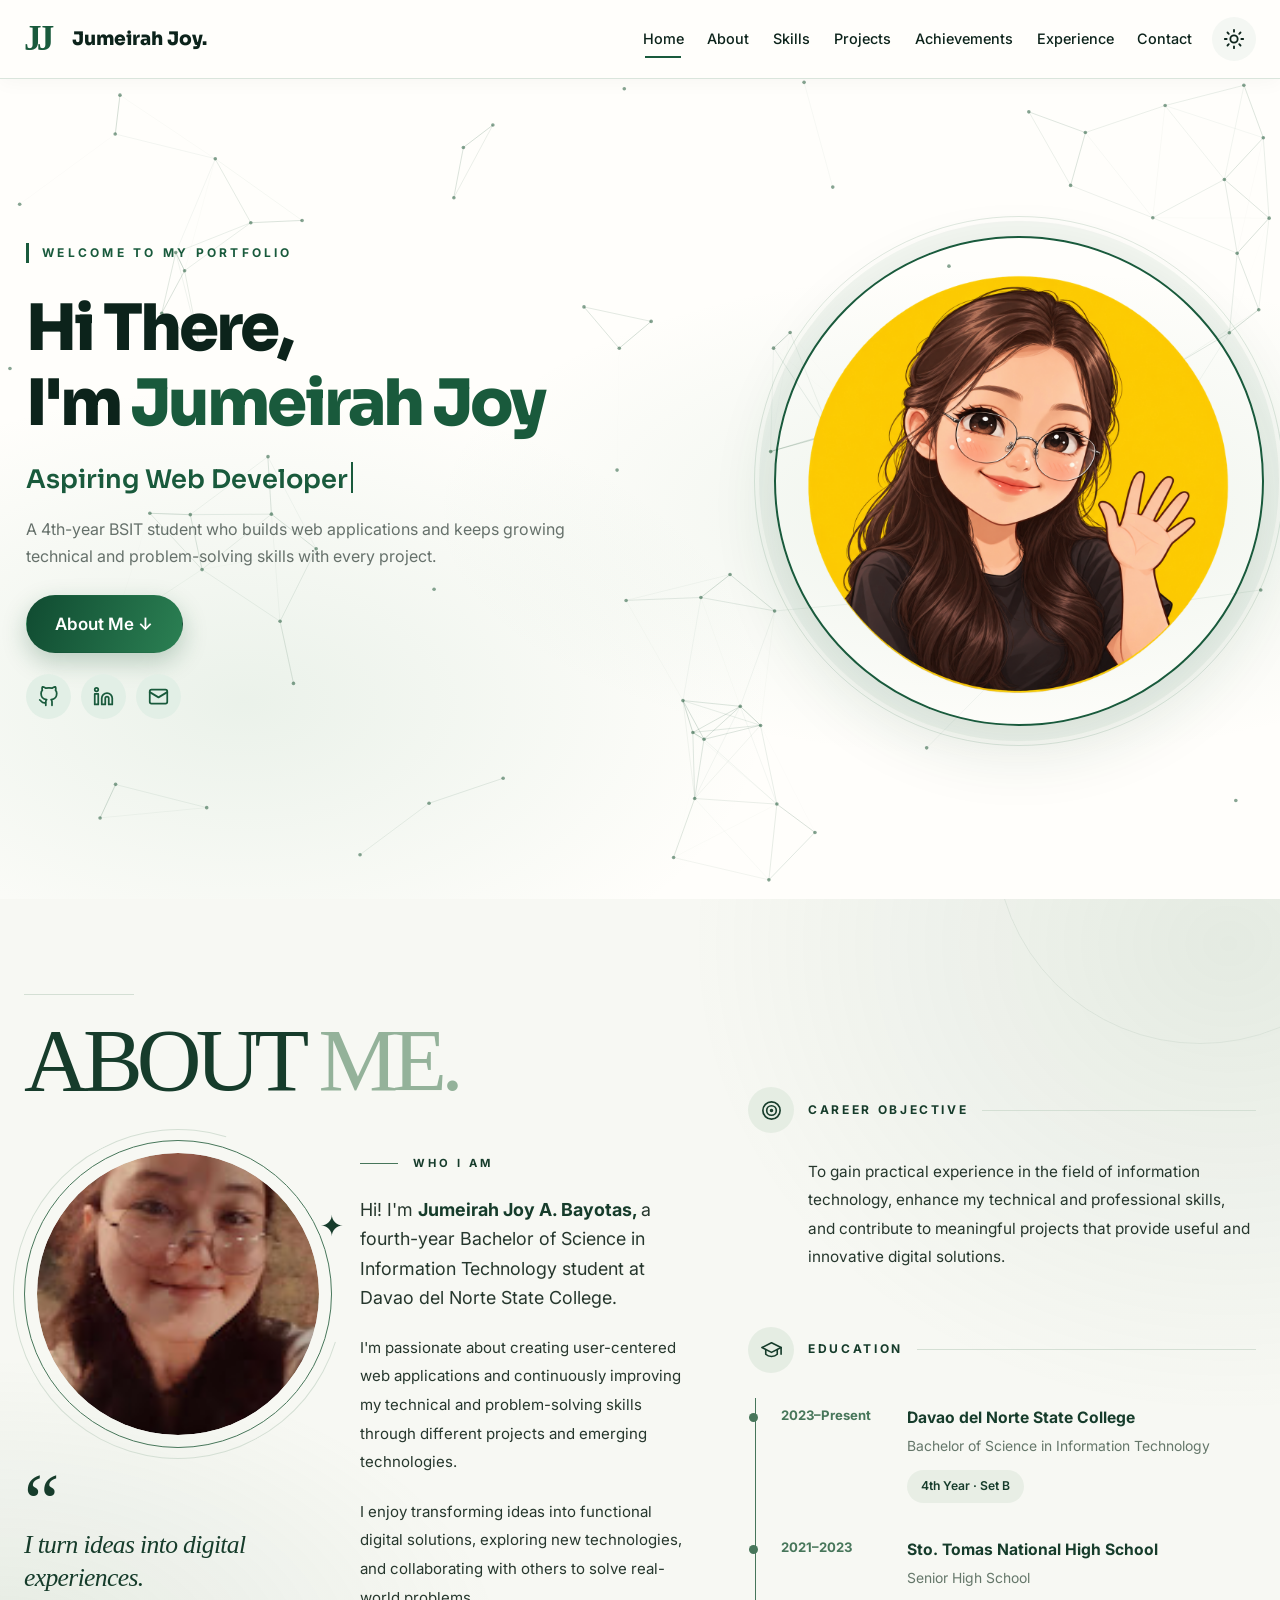
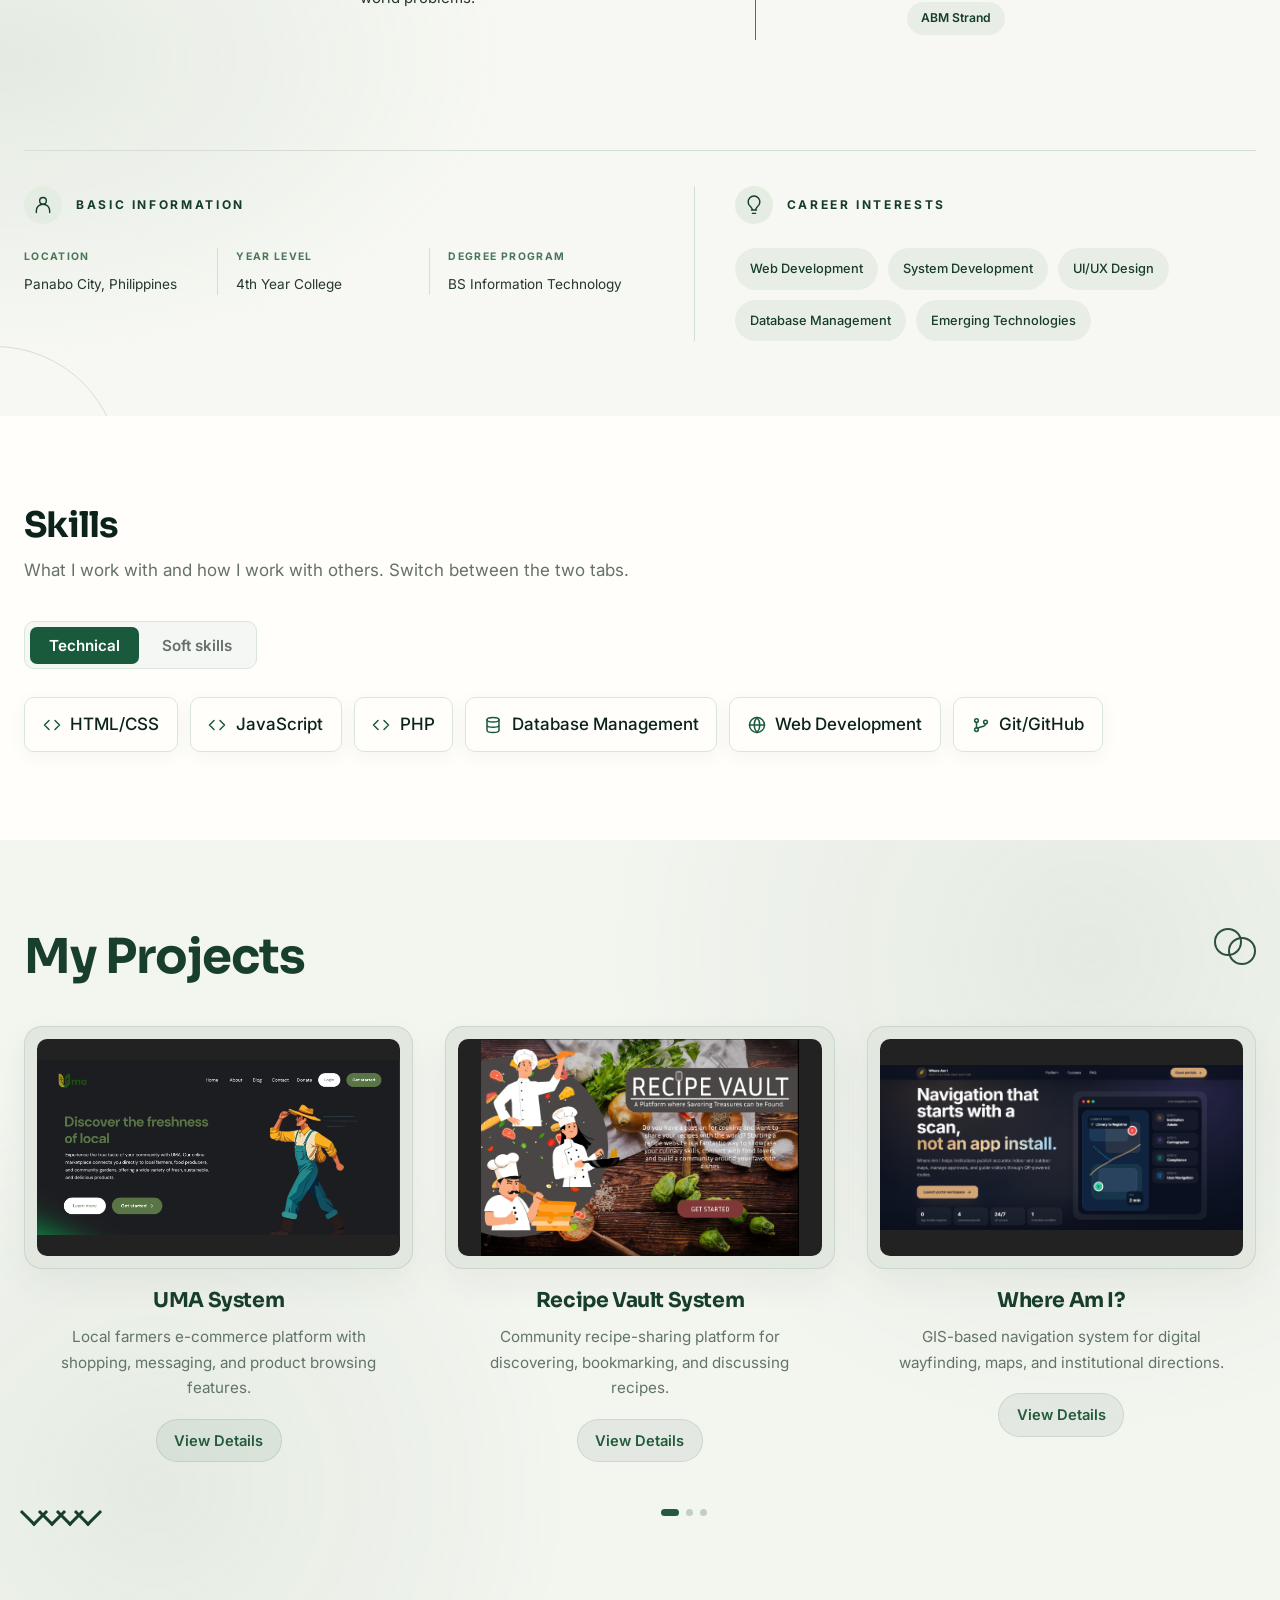
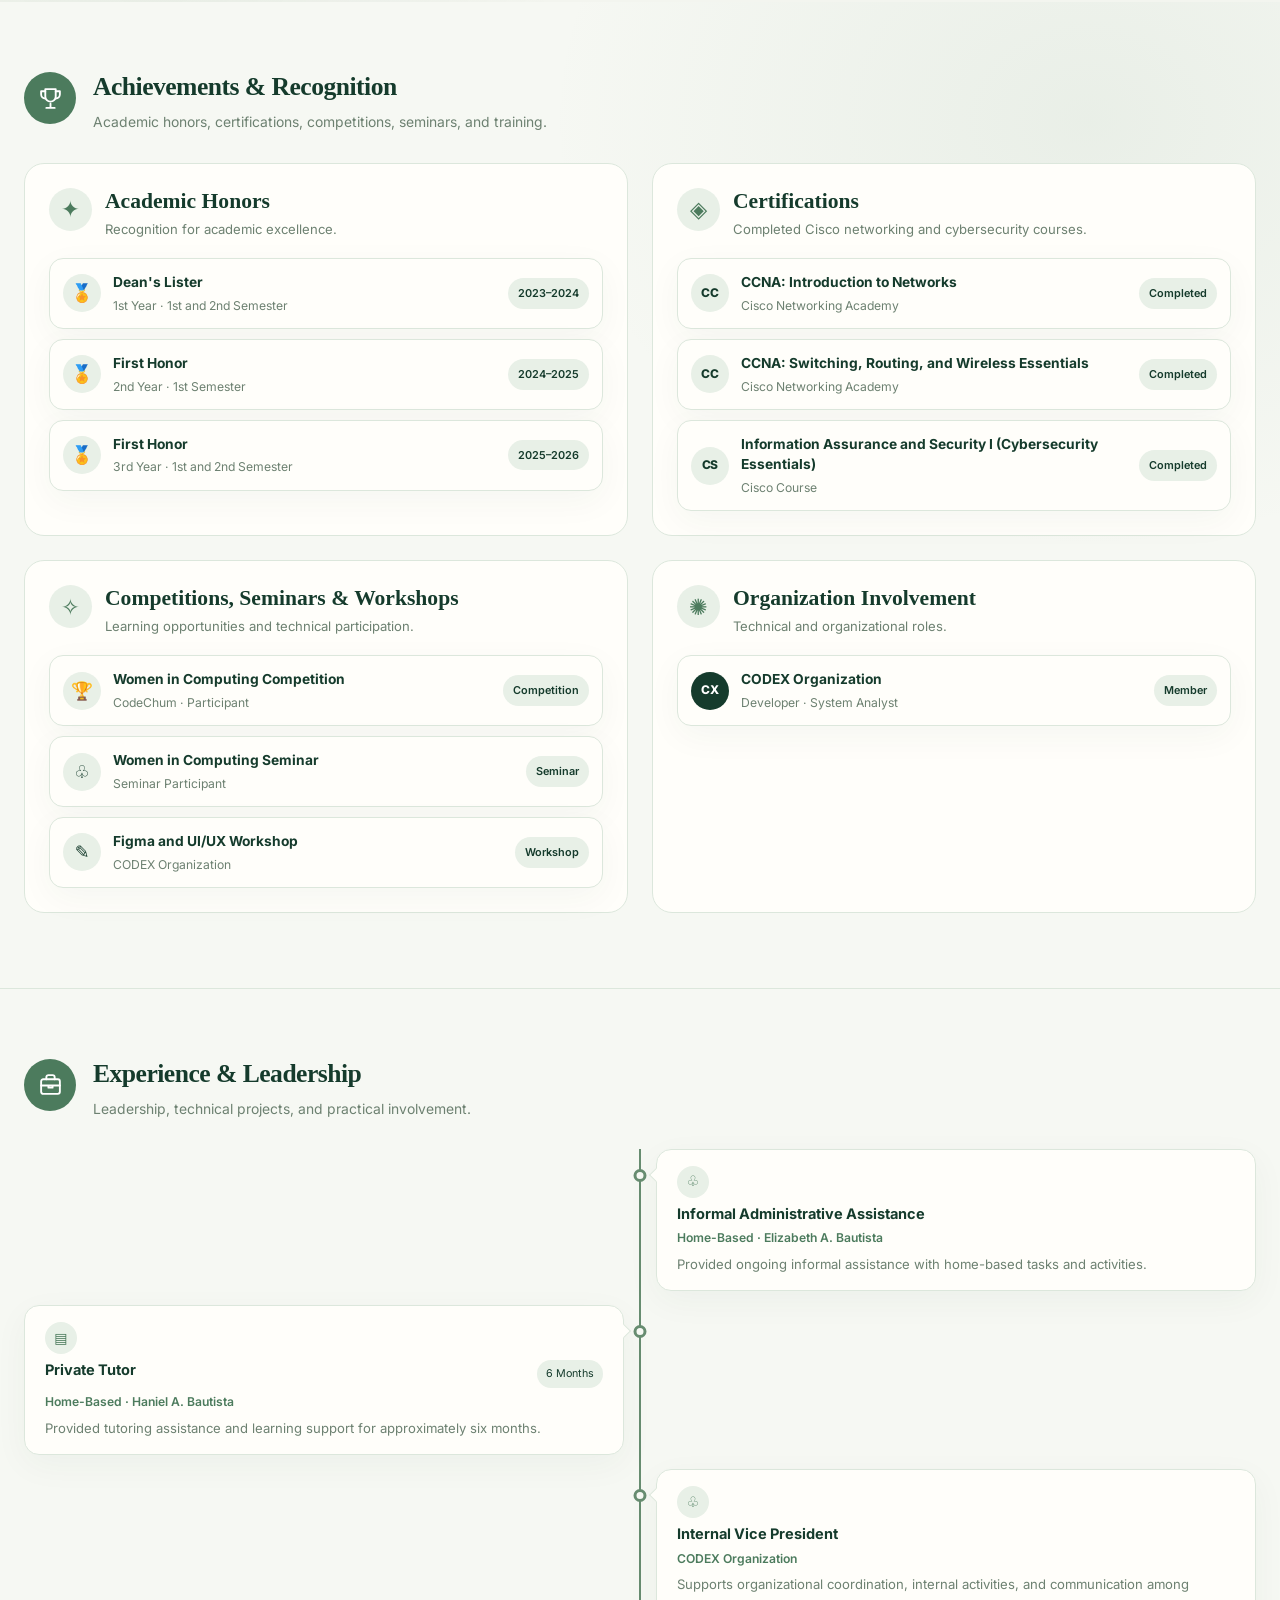
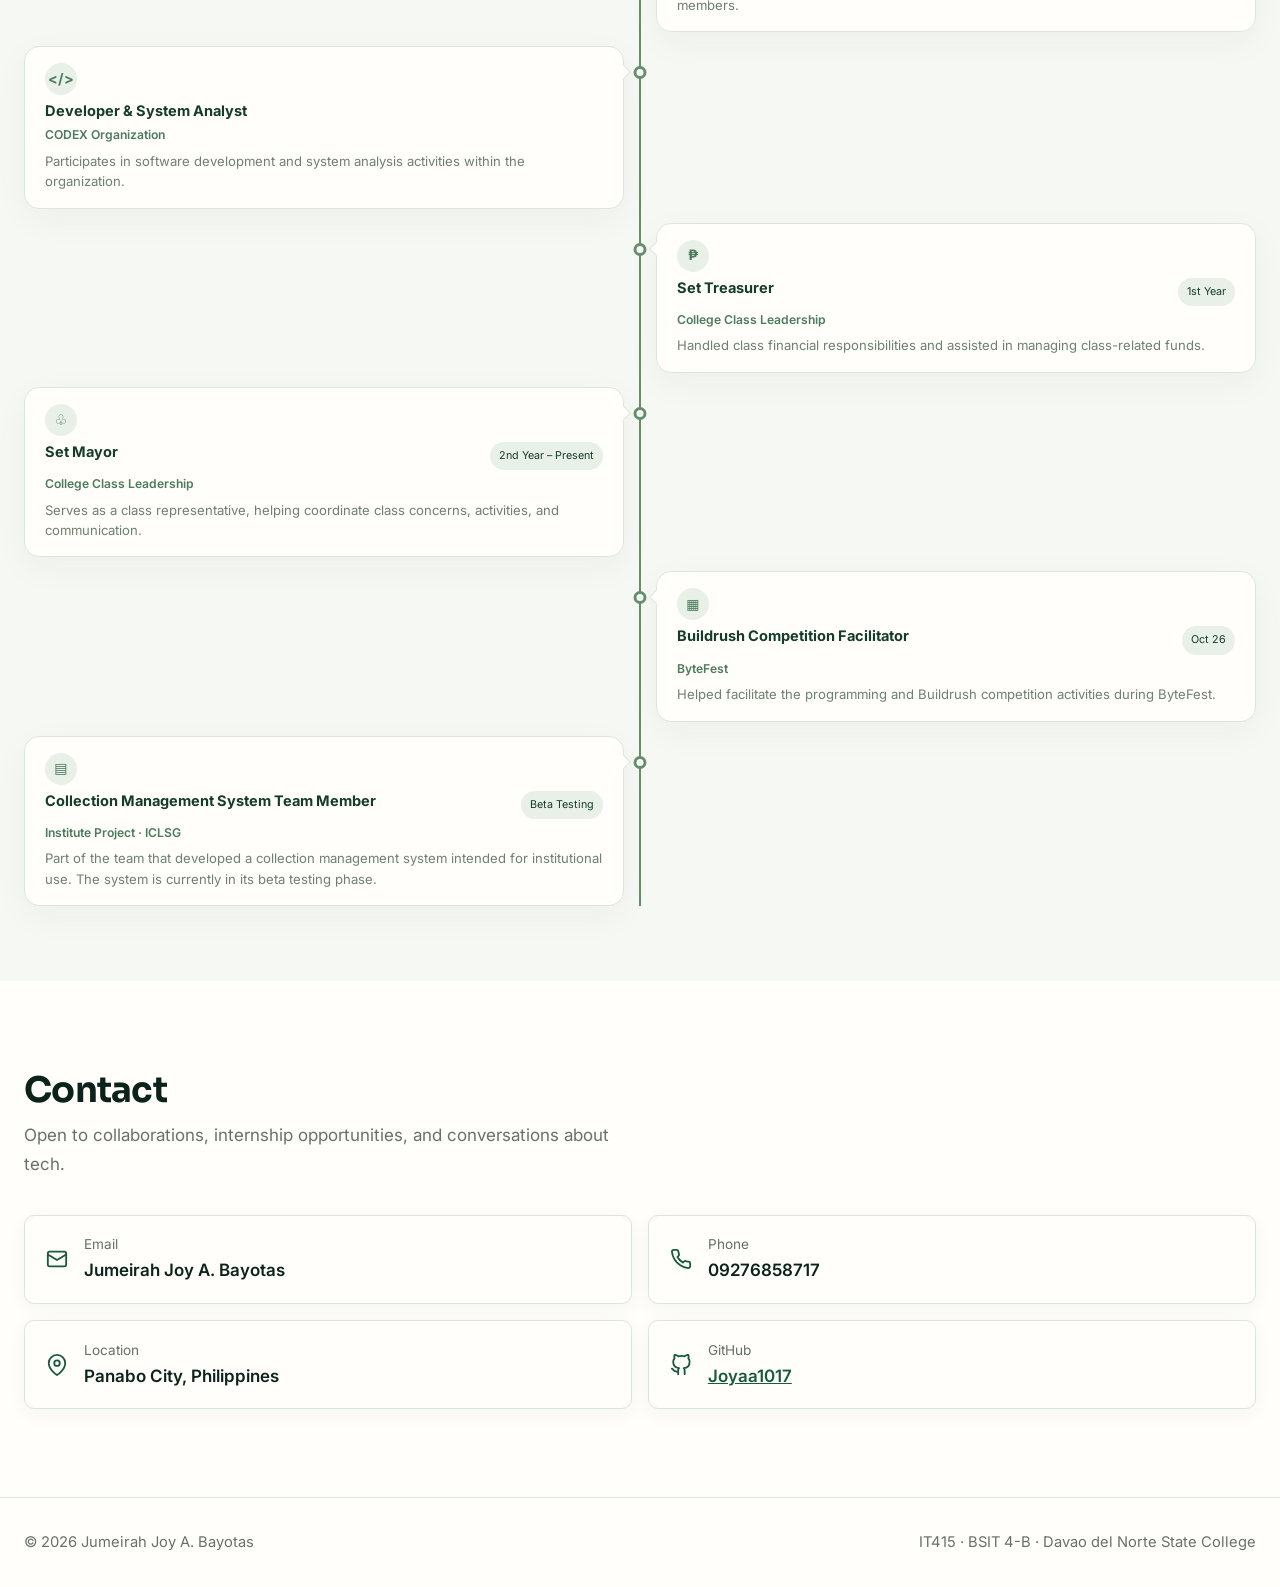
==== commit 6cadd166: "fixed the overall design beside the contacts" ====
--- a/muck/index.html
+++ b/muck/index.html
@@ -43,7 +43,7 @@
     <a class="brand" href="#home"><span class="brand-monogram" aria-hidden="true">JJ</span><span>Jumeirah Joy.</span></a>
     <div class="right">
       <ul class="links" id="links">
-        <li><a href="#home">Home</a></li><li><a href="#about">About</a></li><li><a href="#skills">Skills</a></li><li><a href="#projects">Projects</a></li><li><a href="#education">Education</a></li><li><a href="#experience">Experience</a></li><li><a href="#contact">Contact</a></li>
+        <li><a href="#home">Home</a></li><li><a href="#about">About</a></li><li><a href="#skills">Skills</a></li><li><a href="#projects">Projects</a></li><li><a href="#achievements">Achievements</a></li><li><a href="#experience">Experience</a></li><li><a href="#contact">Contact</a></li>
       </ul>
       <button class="icon-btn" id="theme" aria-label="Toggle light or dark theme"><svg class="ico sun"><use href="#i-sun"/></svg><svg class="ico moon"><use href="#i-moon"/></svg></button>
       <button class="icon-btn" id="menuBtn" aria-expanded="false" aria-controls="links" aria-label="Toggle menu"><svg class="ico"><use href="#i-menu"/></svg></button>
@@ -384,26 +384,28 @@
     </div>
 
     <div class="projects-grid">
+      <article class="showcase-card featured">
+        <div class="project-frame">
+          <img src="img/UMA.png" alt="UMA System preview">
+        </div>
+        <h3>UMA System</h3>
+        <p>Local farmers e-commerce platform with shopping, messaging, and product browsing features.</p>
+        <button class="more showcase-btn" data-project="uma">View Details</button>
+      </article>
+
       <article class="showcase-card">
         <div class="project-frame">
           <img src="img/recipe_vault.png" alt="Recipe Vault System preview"> 
+          </div>
         <h3>Recipe Vault System</h3>
         <p>Community recipe-sharing platform for discovering, bookmarking, and discussing recipes.</p>
         <button class="more showcase-btn" data-project="vault">View Details</button>
       </article>
 
-      <article class="showcase-card featured">
-        <div class="project-frame">
-          <img src="img/UMA.png" alt="UMA System preview">
-        </div>
-        <h3>UMA System</h3>
-        <p>Local farmers e-commerce platform with shopping, messaging, and product browsing features.</p>
-        <button class="more showcase-btn" data-project="uma">View Details</button>
-      </article>
-
       <article class="showcase-card">
         <div class="project-frame">
           <img src="img/Where_Am_I.png" alt="Where Am I system preview">
+          </div>
         <h3>Where Am I?</h3>
         <p>GIS-based navigation system for digital wayfinding, maps, and institutional directions.</p>
         <button class="more showcase-btn" data-project="gis">View Details</button>
@@ -424,12 +426,507 @@
   </div>
 </section>
 
-  <section class="section experience-section" id="experience">
-    <div class="container reveal">
-      <h2>Experience &amp; achievements</h2>
-      <p class="lead">Academic projects and ongoing learning are part of my professional development. Additional experience and certificates will be added here as they become available.</p>
-    </div>
-  </section>
+<!-- ==========================================
+     ACHIEVEMENTS SECTION
+========================================== -->
+
+<section
+  class="section journey-section achievements-section"
+  id="achievements"
+>
+  <div class="container">
+    <!-- TWO-COLUMN ACHIEVEMENTS GRID -->
+    <div class="achievement-column">
+        <div class="journey-column-heading reveal">
+          <div class="journey-heading-icon">
+            <svg viewBox="0 0 24 24">
+              <path d="M8 21h8M12 17v4M7 3h10v7a5 5 0 0 1-10 0V3z"/>
+              <path d="M7 5H3v3a4 4 0 0 0 4 4M17 5h4v3a4 4 0 0 1-4 4"/>
+            </svg>
+          </div>
+
+          <div>
+            <h3>Achievements &amp; Recognition</h3>
+            <p>
+              Academic honors, certifications,
+              competitions, seminars, and training.
+            </p>
+          </div>
+        </div>
+
+        <!-- ACADEMIC HONORS -->
+        <div class="achievement-group reveal">
+
+          <div class="achievement-group-title">
+            <span class="achievement-group-icon">✦</span>
+            <div>
+              <h4>Academic Honors</h4>
+              <p>
+                Recognition for academic excellence.
+              </p>
+            </div>
+          </div>
+
+          <div class="achievement-list">
+
+            <div class="achievement-item">
+              <span class="achievement-symbol">🏅</span>
+              <div class="achievement-copy">
+                <strong>Dean's Lister</strong>
+                <small>1st Year · 1st and 2nd Semester</small>
+              </div>
+              <span class="achievement-tag">2023–2024</span>
+            </div>
+
+            <div class="achievement-item">
+              <span class="achievement-symbol">🏅</span>
+              <div class="achievement-copy">
+                <strong>First Honor</strong>
+                <small>2nd Year · 1st Semester</small>
+              </div>
+              <span class="achievement-tag">2024–2025</span>
+            </div>
+
+            <div class="achievement-item">
+              <span class="achievement-symbol">🏅</span>
+              <div class="achievement-copy">
+                <strong>First Honor</strong>
+                <small>3rd Year · 1st and 2nd Semester</small>
+              </div>
+              <span class="achievement-tag">2025–2026</span>
+            </div>
+
+          </div>
+        </div>
+
+        <!-- CISCO CERTIFICATIONS -->
+        <div class="achievement-group reveal">
+
+          <div class="achievement-group-title">
+            <span class="achievement-group-icon">◈</span>
+            <div>
+              <h4>Certifications</h4>
+              <p>
+                Completed Cisco networking
+                and cybersecurity courses.
+              </p>
+            </div>
+          </div>
+
+          <div class="achievement-list">
+
+            <div class="achievement-item">
+              <span class="achievement-symbol cert-symbol">
+                CC
+              </span>
+
+              <div class="achievement-copy">
+                <strong>
+                  CCNA: Introduction to Networks
+                </strong>
+                <small>Cisco Networking Academy</small>
+              </div>
+
+              <span class="achievement-tag">
+                Completed
+              </span>
+            </div>
+
+            <div class="achievement-item">
+              <span class="achievement-symbol cert-symbol">
+                CC
+              </span>
+
+              <div class="achievement-copy">
+                <strong>
+                  CCNA: Switching, Routing,
+                  and Wireless Essentials
+                </strong>
+                <small>Cisco Networking Academy</small>
+              </div>
+
+              <span class="achievement-tag">
+                Completed
+              </span>
+            </div>
+
+            <div class="achievement-item">
+              <span class="achievement-symbol cert-symbol">
+                CS
+              </span>
+
+              <div class="achievement-copy">
+                <strong>
+                  Information Assurance and
+                  Security I (Cybersecurity Essentials)
+                </strong>
+                <small>Cisco Course</small>
+              </div>
+
+              <span class="achievement-tag">
+                Completed
+              </span>
+            </div>
+
+          </div>
+        </div>
+
+        <!-- COMPETITIONS & WORKSHOPS -->
+        <div class="achievement-group reveal">
+
+          <div class="achievement-group-title">
+            <span class="achievement-group-icon">✧</span>
+            <div>
+              <h4>Competitions, Seminars &amp; Workshops</h4>
+              <p>
+                Learning opportunities and
+                technical participation.
+              </p>
+            </div>
+          </div>
+
+          <div class="achievement-list">
+
+            <div class="achievement-item">
+              <span class="achievement-symbol">🏆</span>
+
+              <div class="achievement-copy">
+                <strong>
+                  Women in Computing Competition
+                </strong>
+                <small>CodeChum · Participant</small>
+              </div>
+
+              <span class="achievement-tag">
+                Competition
+              </span>
+            </div>
+
+            <div class="achievement-item">
+              <span class="achievement-symbol">♧</span>
+
+              <div class="achievement-copy">
+                <strong>
+                  Women in Computing Seminar
+                </strong>
+                <small>Seminar Participant</small>
+              </div>
+
+              <span class="achievement-tag">
+                Seminar
+              </span>
+            </div>
+
+            <div class="achievement-item">
+              <span class="achievement-symbol">✎</span>
+
+              <div class="achievement-copy">
+                <strong>Figma and UI/UX Workshop</strong>
+                <small>CODEX Organization</small>
+              </div>
+
+              <span class="achievement-tag">
+                Workshop
+              </span>
+            </div>
+
+          </div>
+        </div>
+
+        <!-- ORGANIZATION -->
+        <div class="achievement-group reveal">
+
+          <div class="achievement-group-title">
+            <span class="achievement-group-icon">✺</span>
+
+            <div>
+              <h4>Organization Involvement</h4>
+              <p>
+                Technical and organizational roles.
+              </p>
+            </div>
+          </div>
+
+          <div class="achievement-list">
+
+            <div class="achievement-item">
+              <span class="achievement-symbol codex-symbol">
+                CX
+              </span>
+
+              <div class="achievement-copy">
+                <strong>CODEX Organization</strong>
+                <small>
+                  Developer · System Analyst
+                </small>
+              </div>
+
+              <span class="achievement-tag">
+                Member
+              </span>
+            </div>
+
+          </div>
+          <!-- End achievement-list -->
+
+        </div>
+        <!-- End Organization Involvement achievement-group -->
+
+      </div>
+      <!-- End achievement-column -->
+
+    </div>
+    <!-- End Achievements container -->
+
+</section>
+<!-- End of Achievements section -->
+
+<!-- ========================================
+     EXPERIENCE SECTION
+========================================= -->
+
+<section
+  class="section journey-section experience-section"
+  id="experience"
+>
+  <div class="container">
+
+      <div class="experience-column">
+
+        <div class="journey-column-heading reveal">
+          <div class="journey-heading-icon">
+            <svg viewBox="0 0 24 24">
+              <rect x="3" y="7" width="18" height="14" rx="2"/>
+              <path d="M8 7V5a2 2 0 0 1 2-2h4a2 2 0 0 1 2 2v2"/>
+              <path d="M3 13h18M10 13v2h4v-2"/>
+            </svg>
+          </div>
+
+          <div>
+            <h3>Experience &amp; Leadership</h3>
+            <p>
+              Leadership, technical projects,
+              and practical involvement.
+            </p>
+          </div>
+        </div>
+
+        <!-- ALTERNATING TIMELINE -->
+        <div class="experience-timeline">
+
+          <!-- EXPERIENCE 1 -->
+          <article class="experience-entry right reveal">
+            <span class="experience-node"></span>
+
+            <div class="experience-card">
+              <span class="experience-role-icon">♧</span>
+
+              <div class="experience-card-content">
+                <div class="experience-card-top">
+                  <h4>Informal Administrative Assistance</h4>
+                </div>
+
+                <small>
+                  Home-Based · Elizabeth A. Bautista
+                </small>
+
+                <p>
+                  Provided ongoing informal assistance
+                  with home-based tasks and activities.
+                </p>
+              </div>
+            </div>
+          </article>
+
+          <!-- EXPERIENCE 2 -->
+          <article class="experience-entry left reveal">
+            <span class="experience-node"></span>
+
+            <div class="experience-card">
+              <span class="experience-role-icon">▤</span>
+
+              <div class="experience-card-content">
+                <div class="experience-card-top">
+                  <h4>Private Tutor</h4>
+                  <span class="experience-period">
+                    6 Months
+                  </span>
+                </div>
+
+                <small>
+                  Home-Based · Haniel A. Bautista
+                </small>
+
+                <p>
+                  Provided tutoring assistance
+                  and learning support for
+                  approximately six months.
+                </p>
+              </div>
+            </div>
+          </article>
+
+          <!-- EXPERIENCE 3 -->
+          <article class="experience-entry right reveal">
+            <span class="experience-node"></span>
+
+            <div class="experience-card">
+              <span class="experience-role-icon">♧</span>
+
+              <div class="experience-card-content">
+                <div class="experience-card-top">
+                  <h4>Internal Vice President</h4>
+                </div>
+
+                <small>CODEX Organization</small>
+
+                <p>
+                  Supports organizational coordination,
+                  internal activities, and communication
+                  among members.
+                </p>
+              </div>
+            </div>
+          </article>
+
+          <!-- EXPERIENCE 4 -->
+          <article class="experience-entry left reveal">
+            <span class="experience-node"></span>
+
+            <div class="experience-card">
+              <span class="experience-role-icon">&lt;/&gt;</span>
+
+              <div class="experience-card-content">
+                <div class="experience-card-top">
+                  <h4>Developer &amp; System Analyst</h4>
+                </div>
+
+                <small>CODEX Organization</small>
+
+                <p>
+                  Participates in software development
+                  and system analysis activities
+                  within the organization.
+                </p>
+              </div>
+            </div>
+          </article>
+
+          <!-- EXPERIENCE 5 -->
+          <article class="experience-entry right reveal">
+            <span class="experience-node"></span>
+
+            <div class="experience-card">
+              <span class="experience-role-icon">₱</span>
+
+              <div class="experience-card-content">
+                <div class="experience-card-top">
+                  <h4>Set Treasurer</h4>
+                  <span class="experience-period">
+                    1st Year
+                  </span>
+                </div>
+
+                <small>College Class Leadership</small>
+
+                <p>
+                  Handled class financial responsibilities
+                  and assisted in managing
+                  class-related funds.
+                </p>
+              </div>
+            </div>
+          </article>
+
+          <!-- EXPERIENCE 6 -->
+          <article class="experience-entry left reveal">
+            <span class="experience-node"></span>
+
+            <div class="experience-card">
+              <span class="experience-role-icon">♧</span>
+
+              <div class="experience-card-content">
+                <div class="experience-card-top">
+                  <h4>Set Mayor</h4>
+                  <span class="experience-period">
+                    2nd Year – Present
+                  </span>
+                </div>
+
+                <small>College Class Leadership</small>
+
+                <p>
+                  Serves as a class representative,
+                  helping coordinate class concerns,
+                  activities, and communication.
+                </p>
+              </div>
+            </div>
+          </article>
+
+          <!-- EXPERIENCE 7 -->
+          <article class="experience-entry right reveal">
+            <span class="experience-node"></span>
+
+            <div class="experience-card">
+              <span class="experience-role-icon">▦</span>
+
+              <div class="experience-card-content">
+                <div class="experience-card-top">
+                  <h4>Buildrush Competition Facilitator</h4>
+                  <span class="experience-period">
+                    Oct 26
+                  </span>
+                </div>
+
+                <small>ByteFest</small>
+
+                <p>
+                  Helped facilitate the programming
+                  and Buildrush competition activities
+                  during ByteFest.
+                </p>
+              </div>
+            </div>
+          </article>
+
+          <!-- EXPERIENCE 8 -->
+          <article class="experience-entry left reveal">
+            <span class="experience-node"></span>
+
+            <div class="experience-card">
+              <span class="experience-role-icon">▤</span>
+
+              <div class="experience-card-content">
+                <div class="experience-card-top">
+                  <h4>
+                    Collection Management System
+                    Team Member
+                  </h4>
+
+                  <span class="experience-period">
+                    Beta Testing
+                  </span>
+                </div>
+
+                <small>Institute Project · ICLSG</small>
+
+                <p>
+                  Part of the team that developed
+                  a collection management system
+                  intended for institutional use.
+                  The system is currently
+                  in its beta testing phase.
+                </p>
+              </div>
+            </div>
+          </article>
+
+        </div>
+    </div>
+  </div>
+</section>
+
 
   <section class="section" id="contact">
     <div class="container reveal">
--- a/muck/style.css
+++ b/muck/style.css
@@ -1437,3 +1437,1338 @@
     transition: none;
   }
 }
+
+/* =========================================
+   PROJECT SHOWCASE - LAYOUT FIX
+========================================= */
+
+/* Remove large card backgrounds */
+
+.projects-showcase .showcase-card {
+  background: transparent;
+  border: none;
+  box-shadow: none;
+  border-radius: 0;
+
+  display: flex;
+  flex-direction: column;
+  align-items: center;
+
+  padding: 0;
+  min-width: 0;
+  text-align: center;
+}
+
+/* Consistent project grid */
+
+.projects-showcase .projects-grid {
+  display: grid;
+  grid-template-columns: repeat(3, minmax(0, 1fr));
+  align-items: start;
+  gap: clamp(20px, 2.5vw, 40px);
+}
+
+/* Remove middle-card vertical offset */
+
+.projects-showcase .showcase-card.featured {
+  transform: none;
+}
+
+/* Keep hover animation */
+
+@media (hover: hover) {
+  .projects-showcase .showcase-card:hover,
+  .projects-showcase .showcase-card.featured:hover {
+    transform: translateY(-7px);
+  }
+}
+
+/* Project image containers */
+
+.projects-showcase .project-frame {
+  width: 100%;
+  aspect-ratio: 16 / 10;
+  padding: 12px;
+
+  background: var(--projects-frame);
+  border: 1px solid var(--projects-border);
+  border-radius: 18px;
+
+  margin-bottom: 18px;
+  overflow: hidden;
+}
+
+/* Project screenshots */
+
+.projects-showcase .project-frame img {
+  display: block;
+  width: 100%;
+  height: 100%;
+  object-fit: cover;
+  object-position: center;
+  border-radius: 10px;
+}
+
+/* Project titles */
+
+.projects-showcase .showcase-card h3 {
+  color: var(--projects-text);
+  font-size: clamp(1.15rem, 1.6vw, 1.55rem);
+  line-height: 1.3;
+  margin: 0 0 10px;
+}
+
+/* Consistent description spacing */
+
+.projects-showcase .showcase-card p {
+  color: var(--projects-muted);
+  line-height: 1.7;
+  font-size: 0.95rem;
+  max-width: 35ch;
+  margin: 0 auto 18px;
+}
+
+/* Align buttons */
+
+.projects-showcase .showcase-btn {
+  margin-top: auto;
+  align-self: center;
+}
+
+/* Tablet */
+
+@media (max-width: 960px) {
+  .projects-showcase .projects-grid {
+    grid-template-columns: repeat(2, minmax(0, 1fr));
+  }
+}
+
+/* Mobile */
+
+@media (max-width: 640px) {
+  .projects-showcase .projects-grid {
+    grid-template-columns: 1fr;
+    gap: 38px;
+  }
+
+  .projects-showcase .project-frame {
+    max-width: 520px;
+  }
+
+  .projects-showcase .showcase-card,
+  .projects-showcase .showcase-card.featured {
+    transform: none;
+  }
+}
+
+/* Reduced motion */
+
+@media (prefers-reduced-motion: reduce) {
+  .projects-showcase .showcase-card {
+    transition: none;
+  }
+
+  .projects-showcase .showcase-card:hover {
+    transform: none;
+  }
+}
+
+
+/* =========================================
+   PROJECT SCREENSHOTS - DISPLAY FIX
+========================================= */
+
+.projects-showcase .project-frame {
+  width: 100%;
+  aspect-ratio: 16 / 10;
+
+  display: flex;
+  align-items: center;
+  justify-content: center;
+
+  padding: 12px;
+  overflow: hidden;
+
+  background: var(--projects-frame);
+  border: 1px solid var(--projects-border);
+  border-radius: 18px;
+}
+
+.projects-showcase .project-frame img {
+  display: block;
+
+  width: 100%;
+  height: 100%;
+
+  /* Show the entire screenshot */
+  object-fit: contain;
+  object-position: center;
+
+  border-radius: 10px;
+
+  transition: transform 0.35s ease;
+}
+
+/* Gentle image zoom on hover */
+
+@media (hover: hover) {
+  .projects-showcase
+  .showcase-card:hover
+  .project-frame img {
+    transform: scale(1.025);
+  }
+}
+
+/* Mobile */
+
+@media (max-width: 640px) {
+  .projects-showcase .project-frame {
+    aspect-ratio: 16 / 10;
+    padding: 8px;
+  }
+}
+
+/* Accessibility */
+
+@media (prefers-reduced-motion: reduce) {
+  .projects-showcase .project-frame img {
+    transition: none;
+  }
+
+  .projects-showcase
+  .showcase-card:hover
+  .project-frame img {
+    transform: none;
+  }
+}
+
+
+/* ==========================================
+   ACHIEVEMENTS & EXPERIENCE
+   DUCHESS GREEN EDITORIAL DESIGN
+=========================================== */
+
+/* LIGHT MODE */
+
+:root {
+  --journey-bg: #f6f8f3;
+  --journey-card: #fffefa;
+  --journey-title: #153b2c;
+  --journey-text: #344c3d;
+  --journey-muted: #6d8171;
+  --journey-accent: #4c7b5d;
+  --journey-soft: #e8f0e7;
+  --journey-border: #dce7dc;
+  --journey-line: #678c70;
+  --journey-shadow: 0 10px 35px rgba(23, 61, 44, 0.045);
+}
+
+/* MAIN SECTION */
+
+.journey-section {
+  position: relative;
+  overflow: hidden;
+
+  background:
+    radial-gradient(
+      ellipse at 90% 10%,
+      rgba(120, 158, 127, 0.10),
+      transparent 35%
+    ),
+    radial-gradient(
+      ellipse at 7% 90%,
+      rgba(120, 158, 127, 0.08),
+      transparent 30%
+    ),
+    var(--journey-bg);
+
+  color: var(--journey-text);
+  padding: 95px 0 110px;
+}
+
+.journey-section > .container {
+  position: relative;
+  z-index: 1;
+}
+
+/* EDITORIAL HEADING */
+
+.journey-heading {
+  margin-bottom: 55px;
+}
+
+.journey-eyebrow {
+  font-size: 0.75rem;
+  font-weight: 700;
+  letter-spacing: 0.22em;
+  text-transform: uppercase;
+  color: var(--journey-accent);
+  margin-bottom: 15px;
+}
+
+.journey-section .journey-heading h2 {
+  font-family: Georgia, "Times New Roman", serif;
+  font-size: clamp(2.8rem, 5vw, 5rem);
+  font-weight: 400;
+  line-height: 1.12;
+  letter-spacing: -0.055em;
+  color: var(--journey-title);
+  margin: 0 0 15px;
+}
+
+.journey-heading h2 em {
+  color: #7c9d83;
+  font-weight: 400;
+}
+
+.journey-intro {
+  font-size: 1rem;
+  color: var(--journey-muted);
+  max-width: 75ch;
+  line-height: 1.75;
+}
+
+/* TWO COLUMNS */
+
+.journey-layout {
+  display: grid;
+  grid-template-columns: minmax(0, 1fr) minmax(0, 1.06fr);
+  gap: clamp(32px, 4vw, 65px);
+  align-items: start;
+}
+
+.achievement-column,
+.experience-column {
+  min-width: 0;
+}
+
+.experience-column {
+  border-left: 1px solid var(--journey-border);
+  padding-left: clamp(24px, 3vw, 45px);
+}
+
+/* COLUMN HEADINGS */
+
+.journey-column-heading {
+  display: flex;
+  align-items: flex-start;
+  gap: 17px;
+  margin-bottom: 30px;
+}
+
+.journey-heading-icon {
+  display: grid;
+  place-items: center;
+  flex-shrink: 0;
+
+  width: 52px;
+  height: 52px;
+  border-radius: 50%;
+  background: var(--journey-accent);
+  color: #ffffff;
+}
+
+.journey-heading-icon svg {
+  width: 25px;
+  height: 25px;
+  fill: none;
+  stroke: currentColor;
+  stroke-width: 1.8;
+  stroke-linecap: round;
+  stroke-linejoin: round;
+}
+
+.journey-column-heading h3 {
+  font-family: Georgia, "Times New Roman", serif;
+  font-size: clamp(1.35rem, 2vw, 1.9rem);
+  line-height: 1.2;
+  color: var(--journey-title);
+  margin: 0 0 8px;
+}
+
+.journey-column-heading p {
+  color: var(--journey-muted);
+  font-size: 0.87rem;
+  line-height: 1.65;
+}
+
+/* ==========================================
+   ACHIEVEMENTS
+=========================================== */
+
+.achievement-group {
+  margin-bottom: 22px;
+  padding: 20px;
+  border-radius: 20px;
+
+  background: color-mix(
+    in srgb,
+    var(--journey-card) 66%,
+    transparent
+  );
+
+  border: 1px solid var(--journey-border);
+}
+
+.achievement-group-title {
+  display: flex;
+  align-items: flex-start;
+  gap: 13px;
+  margin-bottom: 18px;
+}
+
+.achievement-group-icon {
+  display: grid;
+  place-items: center;
+  flex-shrink: 0;
+
+  width: 43px;
+  height: 43px;
+  border-radius: 50%;
+
+  background: var(--journey-soft);
+  color: var(--journey-accent);
+  font-size: 1.4rem;
+}
+
+.achievement-group-title h4 {
+  font-family: Georgia, "Times New Roman", serif;
+  font-size: 1.35rem;
+  font-weight: 600;
+  line-height: 1.25;
+  color: var(--journey-title);
+  margin: 0 0 4px;
+}
+
+.achievement-group-title p {
+  color: var(--journey-muted);
+  font-size: 0.82rem;
+  line-height: 1.6;
+}
+
+.achievement-list {
+  display: flex;
+  flex-direction: column;
+  gap: 9px;
+}
+
+/* ACHIEVEMENT ROW */
+
+.achievement-item {
+  display: flex;
+  align-items: center;
+  gap: 12px;
+
+  min-width: 0;
+  padding: 13px;
+  border-radius: 14px;
+
+  background: var(--journey-card);
+  border: 1px solid var(--journey-border);
+  box-shadow: var(--journey-shadow);
+
+  transition:
+    transform 0.25s ease,
+    border-color 0.25s ease,
+    box-shadow 0.25s ease;
+}
+
+.achievement-item:hover {
+  transform: translateY(-3px);
+  border-color: var(--journey-accent);
+  box-shadow: 0 12px 25px rgba(30, 75, 45, 0.09);
+}
+
+.achievement-symbol {
+  display: grid;
+  place-items: center;
+  flex-shrink: 0;
+
+  width: 38px;
+  height: 38px;
+  border-radius: 50%;
+
+  color: var(--journey-title);
+  background: var(--journey-soft);
+  font-size: 1.1rem;
+}
+
+.cert-symbol {
+  font-family: var(--body, sans-serif);
+  font-size: 0.75rem;
+  font-weight: 800;
+  letter-spacing: -0.02em;
+}
+
+.codex-symbol {
+  font-family: var(--body, sans-serif);
+  background: #153b2c;
+  color: white;
+  font-size: 0.75rem;
+  font-weight: 800;
+}
+
+.achievement-copy {
+  display: flex;
+  flex-direction: column;
+  flex: 1;
+  min-width: 0;
+  gap: 4px;
+}
+
+.achievement-copy strong {
+  font-size: 0.86rem;
+  font-weight: 700;
+  line-height: 1.5;
+  color: var(--journey-title);
+}
+
+.achievement-copy small {
+  font-size: 0.76rem;
+  line-height: 1.5;
+  color: var(--journey-muted);
+}
+
+.achievement-tag {
+  display: inline-block;
+  flex-shrink: 0;
+
+  padding: 6px 10px;
+  border-radius: 100px;
+
+  background: var(--journey-soft);
+  color: var(--journey-title);
+
+  font-size: 0.68rem;
+  font-weight: 600;
+  white-space: nowrap;
+}
+
+/* ==========================================
+   EXPERIENCE TIMELINE
+=========================================== */
+
+.experience-timeline {
+  position: relative;
+  padding: 15px 0 10px;
+}
+
+/* CENTRAL LINE */
+
+.experience-timeline::before {
+  content: "";
+  position: absolute;
+
+  top: 0;
+  bottom: 0;
+  left: 50%;
+
+  width: 2px;
+  transform: translateX(-50%);
+  background: var(--journey-line);
+}
+
+/* TIMELINE ENTRY */
+
+.experience-entry {
+  position: relative;
+  display: grid;
+  grid-template-columns: 1fr 1fr;
+  gap: 32px;
+  margin-bottom: 26px;
+  min-width: 0;
+}
+
+.experience-entry:last-child {
+  margin-bottom: 0;
+}
+
+/* CENTRAL DOT */
+
+.experience-node {
+  position: absolute;
+  top: 24px;
+  left: 50%;
+  transform: translateX(-50%);
+
+  width: 13px;
+  height: 13px;
+  border: 3px solid var(--journey-line);
+  background: var(--journey-bg);
+  border-radius: 50%;
+  z-index: 2;
+}
+
+/* ALTERNATING ALIGNMENT */
+
+.experience-entry.right .experience-card {
+  grid-column: 2;
+}
+
+.experience-entry.left .experience-card {
+  grid-column: 1;
+}
+
+/* EXPERIENCE CARD */
+
+.experience-card {
+  position: relative;
+  display: flex;
+  flex-direction: column;
+  align-items: flex-start;
+  gap: 10px;
+
+  min-width: 0;
+  padding: 18px;
+
+  border-radius: 17px;
+  background: var(--journey-card);
+  border: 1px solid var(--journey-border);
+  box-shadow: var(--journey-shadow);
+
+  transition:
+    transform 0.3s ease,
+    border-color 0.3s ease,
+    box-shadow 0.3s ease;
+}
+
+.experience-card:hover {
+  transform: translateY(-5px);
+  border-color: var(--journey-accent);
+  box-shadow: 0 14px 30px rgba(30, 75, 45, 0.11);
+}
+
+/* SMALL POINTERS */
+
+.experience-entry.right .experience-card::before,
+.experience-entry.left .experience-card::before {
+  content: "";
+  position: absolute;
+  top: 22px;
+  width: 10px;
+  height: 10px;
+
+  background: var(--journey-card);
+  border: 1px solid var(--journey-border);
+  transform: rotate(45deg);
+}
+
+.experience-entry.right .experience-card::before {
+  left: -6px;
+  border-top: 0;
+  border-right: 0;
+}
+
+.experience-entry.left .experience-card::before {
+  right: -6px;
+  border-bottom: 0;
+  border-left: 0;
+}
+
+/* EXPERIENCE ICON */
+
+.experience-role-icon {
+  display: grid;
+  place-items: center;
+
+  width: 38px;
+  height: 38px;
+  border-radius: 50%;
+
+  background: var(--journey-soft);
+  color: var(--journey-accent);
+
+  font-size: 1rem;
+  font-weight: 700;
+}
+
+.experience-card-content {
+  width: 100%;
+  min-width: 0;
+}
+
+.experience-card-top {
+  display: flex;
+  align-items: flex-start;
+  justify-content: space-between;
+  flex-wrap: wrap;
+  gap: 7px;
+  margin-bottom: 8px;
+}
+
+.experience-card h4 {
+  color: var(--journey-title);
+  font-family: var(--body, sans-serif);
+  font-size: 0.89rem;
+  font-weight: 700;
+  line-height: 1.45;
+  margin: 0;
+}
+
+.experience-card small {
+  display: block;
+  font-size: 0.76rem;
+  font-weight: 600;
+  color: var(--journey-accent);
+  margin-bottom: 8px;
+}
+
+.experience-card p {
+  color: var(--journey-muted);
+  font-size: 0.8rem;
+  line-height: 1.7;
+  overflow-wrap: break-word;
+}
+
+.experience-period {
+  display: inline-block;
+  padding: 5px 9px;
+  border-radius: 100px;
+
+  background: var(--journey-soft);
+  color: var(--journey-title);
+
+  font-size: 0.67rem;
+  white-space: nowrap;
+}
+
+/* ==========================================
+   DARK MODE
+=========================================== */
+
+:root[data-theme="dark"] {
+  --journey-bg: #121d16;
+  --journey-card: #1d3023;
+  --journey-title: #e9f4e9;
+  --journey-text: #d0dfd1;
+  --journey-muted: #b0c2b3;
+  --journey-accent: #a0c5a5;
+  --journey-soft: #2b4633;
+  --journey-border: #385440;
+  --journey-line: #719b7d;
+  --journey-shadow: 0 10px 30px rgba(0,0,0,0.13);
+}
+
+/* SYSTEM DARK MODE */
+
+@media (prefers-color-scheme: dark) {
+  :root:not([data-theme="light"]) {
+    --journey-bg: #121d16;
+    --journey-card: #1d3023;
+    --journey-title: #e9f4e9;
+    --journey-text: #d0dfd1;
+    --journey-muted: #b0c2b3;
+    --journey-accent: #a0c5a5;
+    --journey-soft: #2b4633;
+    --journey-border: #385440;
+    --journey-line: #719b7d;
+    --journey-shadow: 0 10px 30px rgba(0,0,0,0.13);
+  }
+}
+
+/* ==========================================
+   RESPONSIVE DESIGN
+=========================================== */
+
+/* SMALL LAPTOPS / TABLETS */
+
+@media (max-width: 1200px) {
+
+  .journey-layout {
+    grid-template-columns: 1fr;
+    gap: 55px;
+  }
+
+  .experience-column {
+    border-left: 0;
+    border-top: 1px solid var(--journey-border);
+    padding-left: 0;
+    padding-top: 40px;
+  }
+
+  .experience-entry {
+    gap: 40px;
+  }
+}
+
+/* EXPERIENCE CARDS ON SMALL SCREENS */
+
+@media (max-width: 760px) {
+
+  .journey-section {
+    padding: 65px 0 75px;
+  }
+
+  .journey-heading {
+    margin-bottom: 40px;
+  }
+
+  .journey-section .journey-heading h2 {
+    font-size: clamp(2.4rem, 9vw, 4rem);
+  }
+
+  .experience-timeline::before {
+    left: 10px;
+    transform: none;
+  }
+
+  .experience-entry {
+    grid-template-columns: 1fr;
+    padding-left: 35px;
+    gap: 0;
+  }
+
+  .experience-entry.left .experience-card,
+  .experience-entry.right .experience-card {
+    grid-column: 1;
+  }
+
+  .experience-node {
+    left: 11px;
+    transform: translateX(-50%);
+  }
+
+  .experience-entry.left .experience-card::before,
+  .experience-entry.right .experience-card::before {
+    left: -6px;
+    right: auto;
+    border: 1px solid var(--journey-border);
+    border-top: 0;
+    border-right: 0;
+  }
+}
+
+/* SMALL MOBILE PHONES */
+
+@media (max-width: 480px) {
+
+  .achievement-group {
+    padding: 14px;
+    border-radius: 16px;
+  }
+
+  .achievement-item {
+    flex-wrap: wrap;
+    padding: 12px;
+  }
+
+  .achievement-copy {
+    flex-basis: calc(100% - 55px);
+  }
+
+  .achievement-tag {
+    margin-left: 50px;
+  }
+
+  .journey-column-heading h3 {
+    font-size: 1.35rem;
+  }
+
+  .experience-card {
+    padding: 16px;
+  }
+
+  .experience-card h4 {
+    font-size: 0.88rem;
+  }
+}
+
+/* REDUCED MOTION */
+
+@media (prefers-reduced-motion: reduce) {
+
+  .achievement-item,
+  .experience-card {
+    transition: none;
+  }
+
+  .achievement-item:hover,
+  .experience-card:hover {
+    transform: none;
+  }
+}
+
+
+/* ==========================================
+   SEPARATE ACHIEVEMENTS & EXPERIENCE
+========================================== */
+
+/* ACHIEVEMENTS SECTION */
+
+.achievements-section {
+  background:
+    radial-gradient(
+      ellipse at 85% 12%,
+      rgba(120, 158, 127, 0.10),
+      transparent 35%
+    ),
+    var(--journey-bg);
+}
+
+.achievements-section .achievement-column {
+  display: grid;
+  grid-template-columns:
+    repeat(2, minmax(0, 1fr));
+  gap: 24px;
+  align-items: start;
+}
+
+/* Full width heading inside achievements */
+
+.achievements-section
+.achievement-column
+.journey-column-heading {
+  grid-column: 1 / -1;
+  margin-bottom: 5px;
+}
+
+/* Category cards displayed side by side */
+
+.achievements-section .achievement-group {
+  width: 100%;
+  min-width: 0;
+  height: 100%;
+  margin-bottom: 0;
+
+  padding: 24px;
+  border-radius: 20px;
+
+  background: var(--journey-card);
+  border: 1px solid var(--journey-border);
+
+  transition:
+    transform 0.3s ease,
+    box-shadow 0.3s ease;
+}
+
+/* Preserve individual achievement rows */
+
+.achievements-section .achievement-list {
+  display: flex;
+  flex-direction: column;
+  gap: 10px;
+}
+
+.achievements-section .achievement-item {
+  min-width: 0;
+}
+
+/* Subtle hover */
+
+@media (hover: hover) {
+  .achievements-section .achievement-group:hover {
+    transform: translateY(-4px);
+    box-shadow: 0 15px 35px rgba(23,61,44,0.07);
+  }
+}
+
+/* ==========================================
+   EXPERIENCE SECTION
+========================================== */
+
+.experience-section {
+  background: var(--journey-bg);
+  border-top: 1px solid var(--journey-border);
+}
+
+/* Give the alternating timeline full width */
+
+.experience-section .experience-column {
+  width: 100%;
+  max-width: 1200px;
+  margin: 0 auto;
+
+  border: none;
+  padding: 0;
+}
+
+/* Keep the center-aligned timeline */
+
+@media (min-width: 761px) {
+  .experience-section .experience-timeline::before {
+    left: 50%;
+    transform: translateX(-50%);
+  }
+
+  .experience-section .experience-entry {
+    grid-template-columns:
+      minmax(0, 1fr) minmax(0, 1fr);
+  }
+
+  .experience-section
+  .experience-entry.left
+  .experience-card {
+    grid-column: 1;
+  }
+
+  .experience-section
+  .experience-entry.right
+  .experience-card {
+    grid-column: 2;
+  }
+}
+
+/* ==========================================
+   RESPONSIVE
+========================================== */
+
+@media (max-width: 850px) {
+  .achievements-section .achievement-column {
+    grid-template-columns: 1fr;
+  }
+
+  .achievements-section
+  .achievement-column
+  .journey-column-heading {
+    grid-column: 1;
+  }
+
+  .achievements-section .achievement-group {
+    height: auto;
+  }
+}
+
+@media (max-width: 760px) {
+  .experience-section .experience-column {
+    border: 0;
+    padding: 0;
+  }
+
+  .experience-section .experience-timeline::before {
+    left: 10px;
+    transform: none;
+  }
+
+  .experience-section .experience-entry {
+    grid-template-columns: minmax(0, 1fr);
+    padding-left: 35px;
+  }
+
+  .experience-section
+  .experience-entry.left
+  .experience-card,
+  .experience-section
+  .experience-entry.right
+  .experience-card {
+    grid-column: 1;
+  }
+}
+
+@media (prefers-reduced-motion: reduce) {
+  .achievements-section .achievement-group {
+    transition: none;
+  }
+
+  .achievements-section .achievement-group:hover {
+    transform: none;
+  }
+}
+
+/* ==========================================
+   ACHIEVEMENTS - 2 COLUMN CARD LAYOUT
+========================================== */
+
+.achievements-section .achievement-column {
+  display: grid;
+  grid-template-columns: repeat(2, minmax(0, 1fr));
+  gap: 24px;
+  align-items: start;
+}
+
+/* Make the section heading span full width */
+.achievements-section .journey-column-heading {
+  grid-column: 1 / -1;
+}
+
+/* Each achievement group becomes one card */
+.achievements-section .achievement-group {
+  margin-bottom: 0;
+  height: 100%;
+}
+
+/* Mobile / tablet fallback */
+@media (max-width: 850px) {
+  .achievements-section .achievement-column {
+    grid-template-columns: 1fr;
+  }
+
+  .achievements-section .journey-column-heading {
+    grid-column: 1;
+  }
+}
+
+
+/* ==========================================
+   EXPERIENCE SPACING AND ALIGNMENT
+========================================== */
+
+.experience-section {
+  padding-top: 70px;
+  padding-bottom: 75px;
+}
+
+/* Consistent section alignment */
+.experience-section > .container {
+  width: min(100% - 3rem, 1400px);
+  margin-inline: auto;
+}
+
+/* Heading closer to timeline */
+.experience-section .journey-column-heading {
+  margin-bottom: 20px;
+}
+
+/* Compact timeline */
+.experience-section .experience-timeline {
+  padding-top: 8px;
+  padding-bottom: 0;
+}
+
+/* Less space between entries */
+.experience-section .experience-entry {
+  margin-bottom: 12px;
+}
+
+/* Remove trailing space */
+.experience-section .experience-entry:last-child {
+  margin-bottom: 0;
+}
+
+/* More compact cards */
+.experience-section .experience-card {
+  padding: 16px 20px;
+  gap: 6px;
+}
+
+/* Smaller spacing inside cards */
+.experience-section .experience-card-top {
+  margin-bottom: 5px;
+}
+
+.experience-section .experience-card small {
+  margin-bottom: 5px;
+}
+
+.experience-section .experience-card p {
+  line-height: 1.55;
+}
+
+/* Mobile */
+@media (max-width: 760px) {
+  .experience-section {
+    padding-top: 55px;
+    padding-bottom: 60px;
+  }
+
+  .experience-section .experience-entry {
+    margin-bottom: 15px;
+  }
+
+  .experience-section .experience-card {
+    padding: 15px;
+  }
+}
+
+
+/* ==========================================
+   FINAL EXPERIENCE LAYOUT FIX
+   DUCHESS GREEN PORTFOLIO
+========================================== */
+
+/* Consistent section spacing */
+
+.achievements-section,
+.experience-section {
+  padding-top: 70px;
+  padding-bottom: 75px;
+}
+
+/* Same container width */
+
+.achievements-section > .container,
+.experience-section > .container {
+  width: min(100% - 3rem, 1400px);
+  margin-inline: auto;
+}
+
+/* Remove outdated combined-layout styling */
+
+.experience-section .experience-column {
+  width: 100%;
+  max-width: none;
+  margin: 0;
+  padding: 0;
+  border: none;
+}
+
+/* Identical heading spacing */
+
+.achievements-section .journey-column-heading,
+.experience-section .journey-column-heading {
+  margin-bottom: 28px;
+}
+
+/* Keep timeline aligned within the container */
+
+.experience-section .experience-timeline {
+  width: 100%;
+  max-width: none;
+  margin: 0;
+  padding: 0;
+  position: relative;
+}
+
+/* Main timeline line */
+
+.experience-section .experience-timeline::before {
+  content: "";
+  position: absolute;
+  top: 0;
+  bottom: 0;
+  left: 50%;
+  width: 2px;
+  transform: translateX(-50%);
+  background: var(--journey-line);
+}
+
+/* Compact alternating rows */
+
+.experience-section .experience-entry {
+  position: relative;
+  display: grid;
+  grid-template-columns: repeat(2, minmax(0, 1fr));
+  column-gap: 32px;
+  margin: 0 0 14px;
+  align-items: start;
+}
+
+.experience-section .experience-entry:last-child {
+  margin-bottom: 0;
+}
+
+/* Preserve left-right alternating layout */
+
+.experience-section .experience-entry.left
+.experience-card {
+  grid-column: 1;
+}
+
+.experience-section .experience-entry.right
+.experience-card {
+  grid-column: 2;
+}
+
+/* Compact cards */
+
+.experience-section .experience-card {
+  min-width: 0;
+  padding: 16px 20px;
+  gap: 6px;
+  border-radius: 15px;
+}
+
+/* Compact icons */
+
+.experience-section .experience-role-icon {
+  width: 32px;
+  height: 32px;
+  font-size: 0.9rem;
+}
+
+/* Text spacing */
+
+.experience-section .experience-card-top {
+  margin-bottom: 4px;
+  gap: 6px;
+}
+
+.experience-section .experience-card h4 {
+  font-size: 0.91rem;
+  line-height: 1.4;
+}
+
+.experience-section .experience-card small {
+  font-size: 0.76rem;
+  margin-bottom: 5px;
+}
+
+.experience-section .experience-card p {
+  font-size: 0.82rem;
+  line-height: 1.55;
+}
+
+/* Timeline nodes */
+
+.experience-section .experience-node {
+  top: 20px;
+  left: 50%;
+  transform: translateX(-50%);
+}
+
+/* Card arrows */
+
+.experience-section
+.experience-entry .experience-card::before {
+  top: 20px;
+}
+
+/* ==========================================
+   RESPONSIVE
+========================================== */
+
+@media (max-width: 850px) {
+  .achievements-section .achievement-column {
+    grid-template-columns: 1fr;
+  }
+
+  .achievements-section .journey-column-heading {
+    grid-column: 1;
+  }
+}
+
+@media (max-width: 760px) {
+
+  .achievements-section,
+  .experience-section {
+    padding-top: 55px;
+    padding-bottom: 60px;
+  }
+
+  .experience-section .experience-timeline::before {
+    left: 10px;
+    transform: none;
+  }
+
+  .experience-section .experience-entry {
+    grid-template-columns: minmax(0, 1fr);
+    padding-left: 35px;
+    margin-bottom: 16px;
+    column-gap: 0;
+  }
+
+  .experience-section
+  .experience-entry.left .experience-card,
+  .experience-section
+  .experience-entry.right .experience-card {
+    grid-column: 1;
+  }
+
+  .experience-section .experience-node {
+    left: 11px;
+  }
+
+  .experience-section .experience-card {
+    padding: 15px;
+  }
+
+  .experience-section
+  .experience-entry.left .experience-card::before,
+  .experience-section
+  .experience-entry.right .experience-card::before {
+    left: -6px;
+    right: auto;
+    border: 1px solid var(--journey-border);
+    border-top: 0;
+    border-right: 0;
+  }
+}
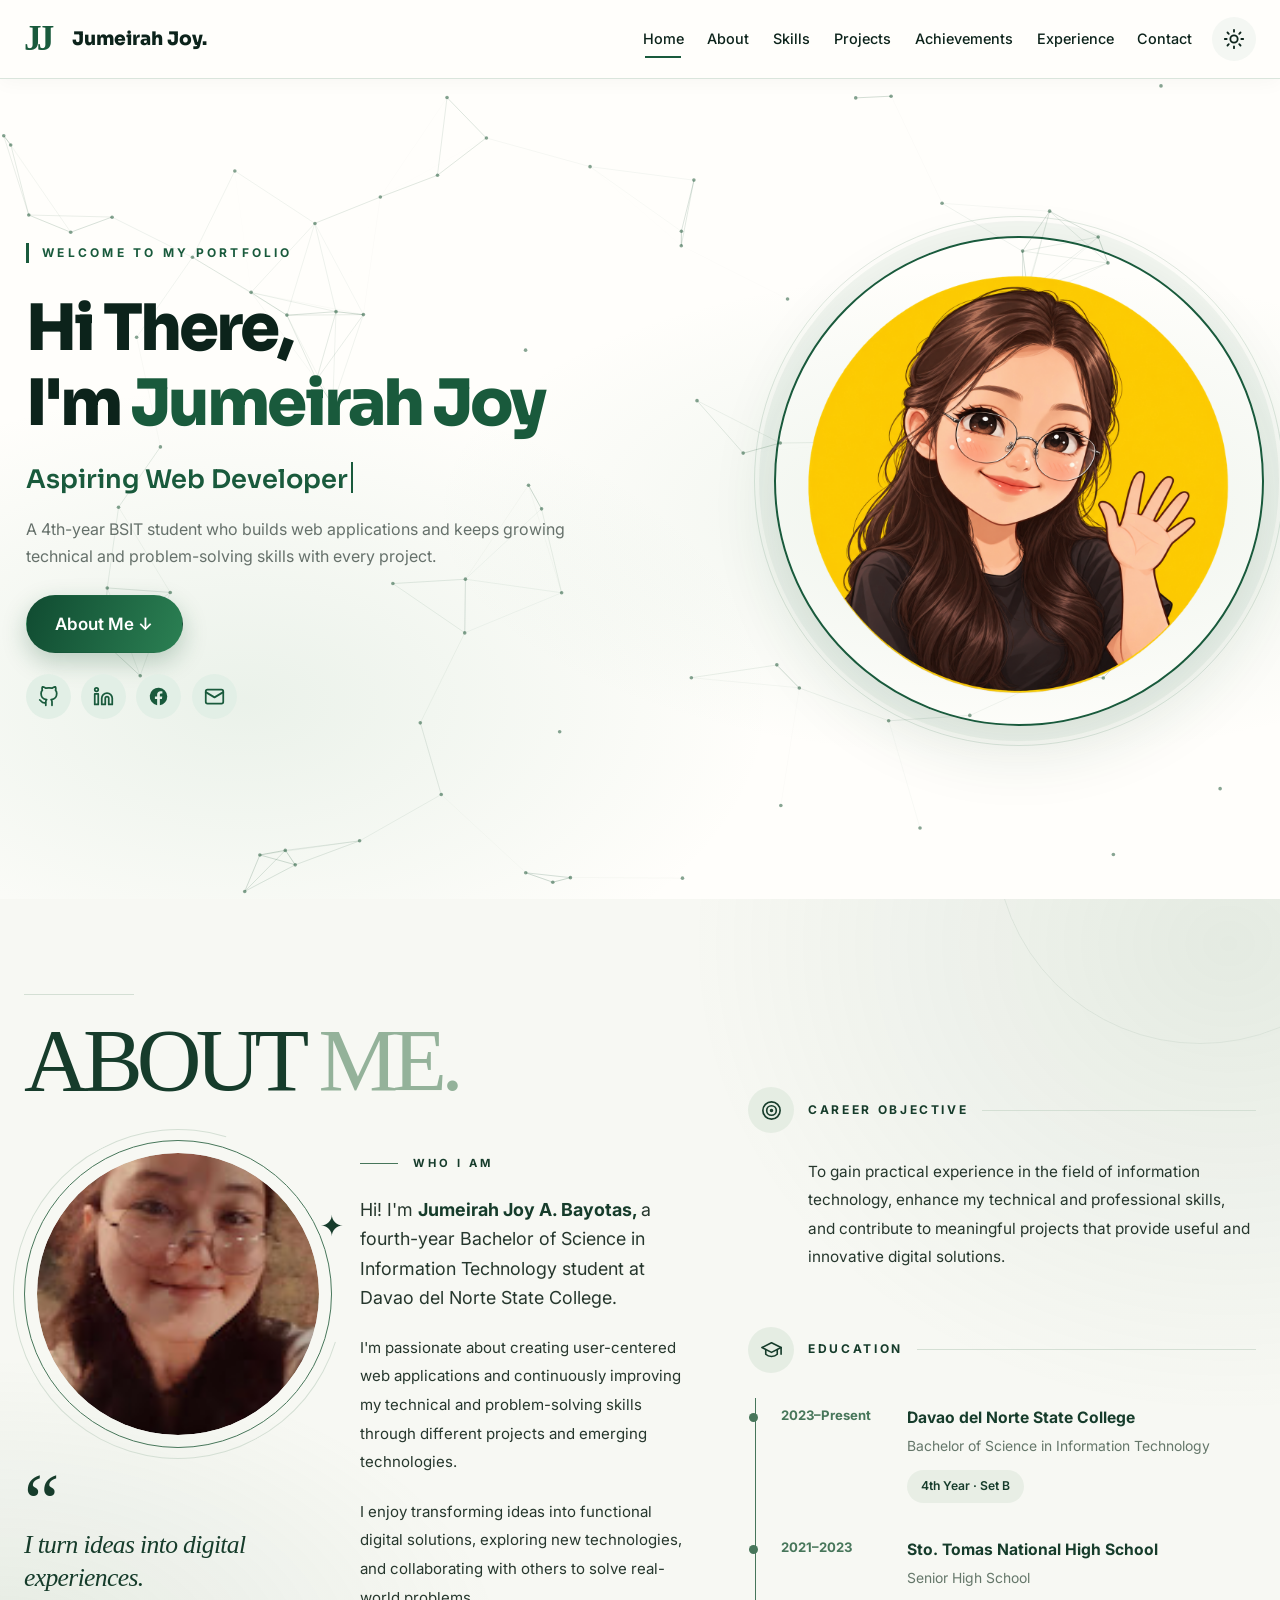
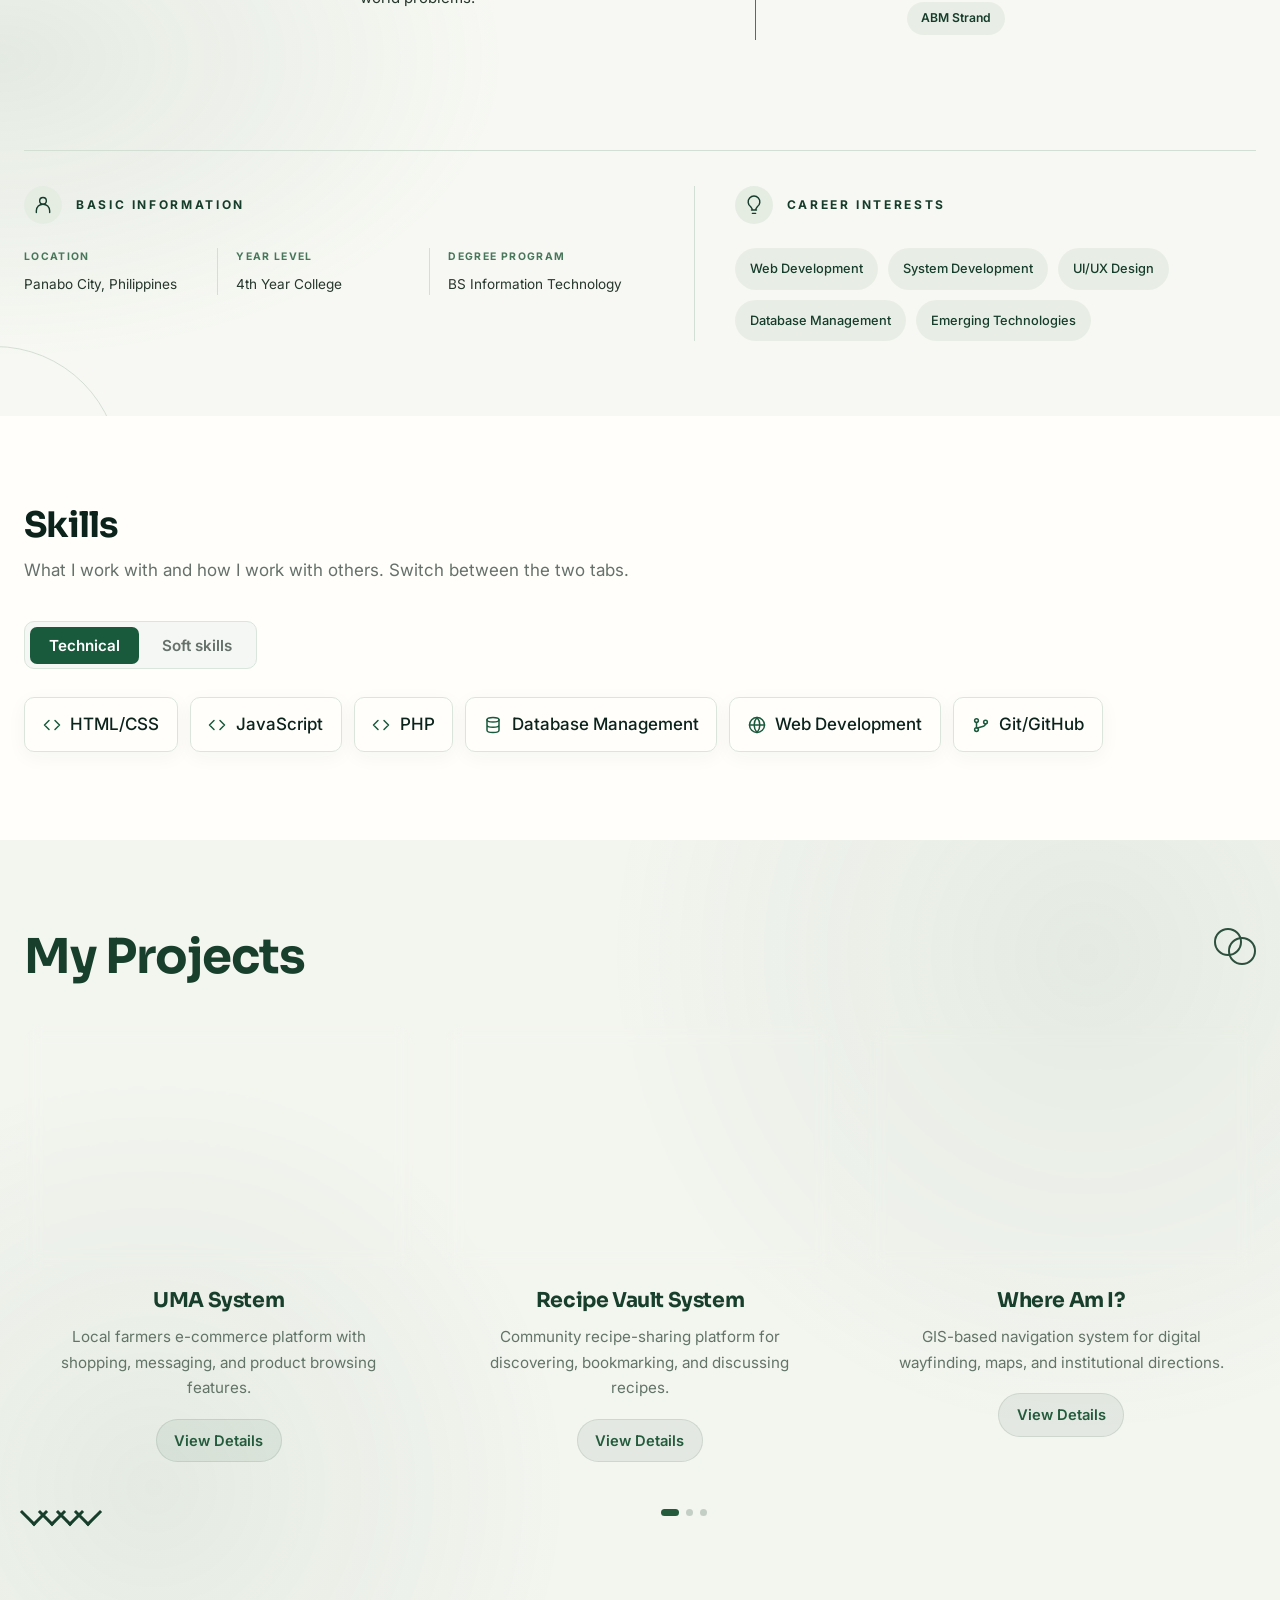
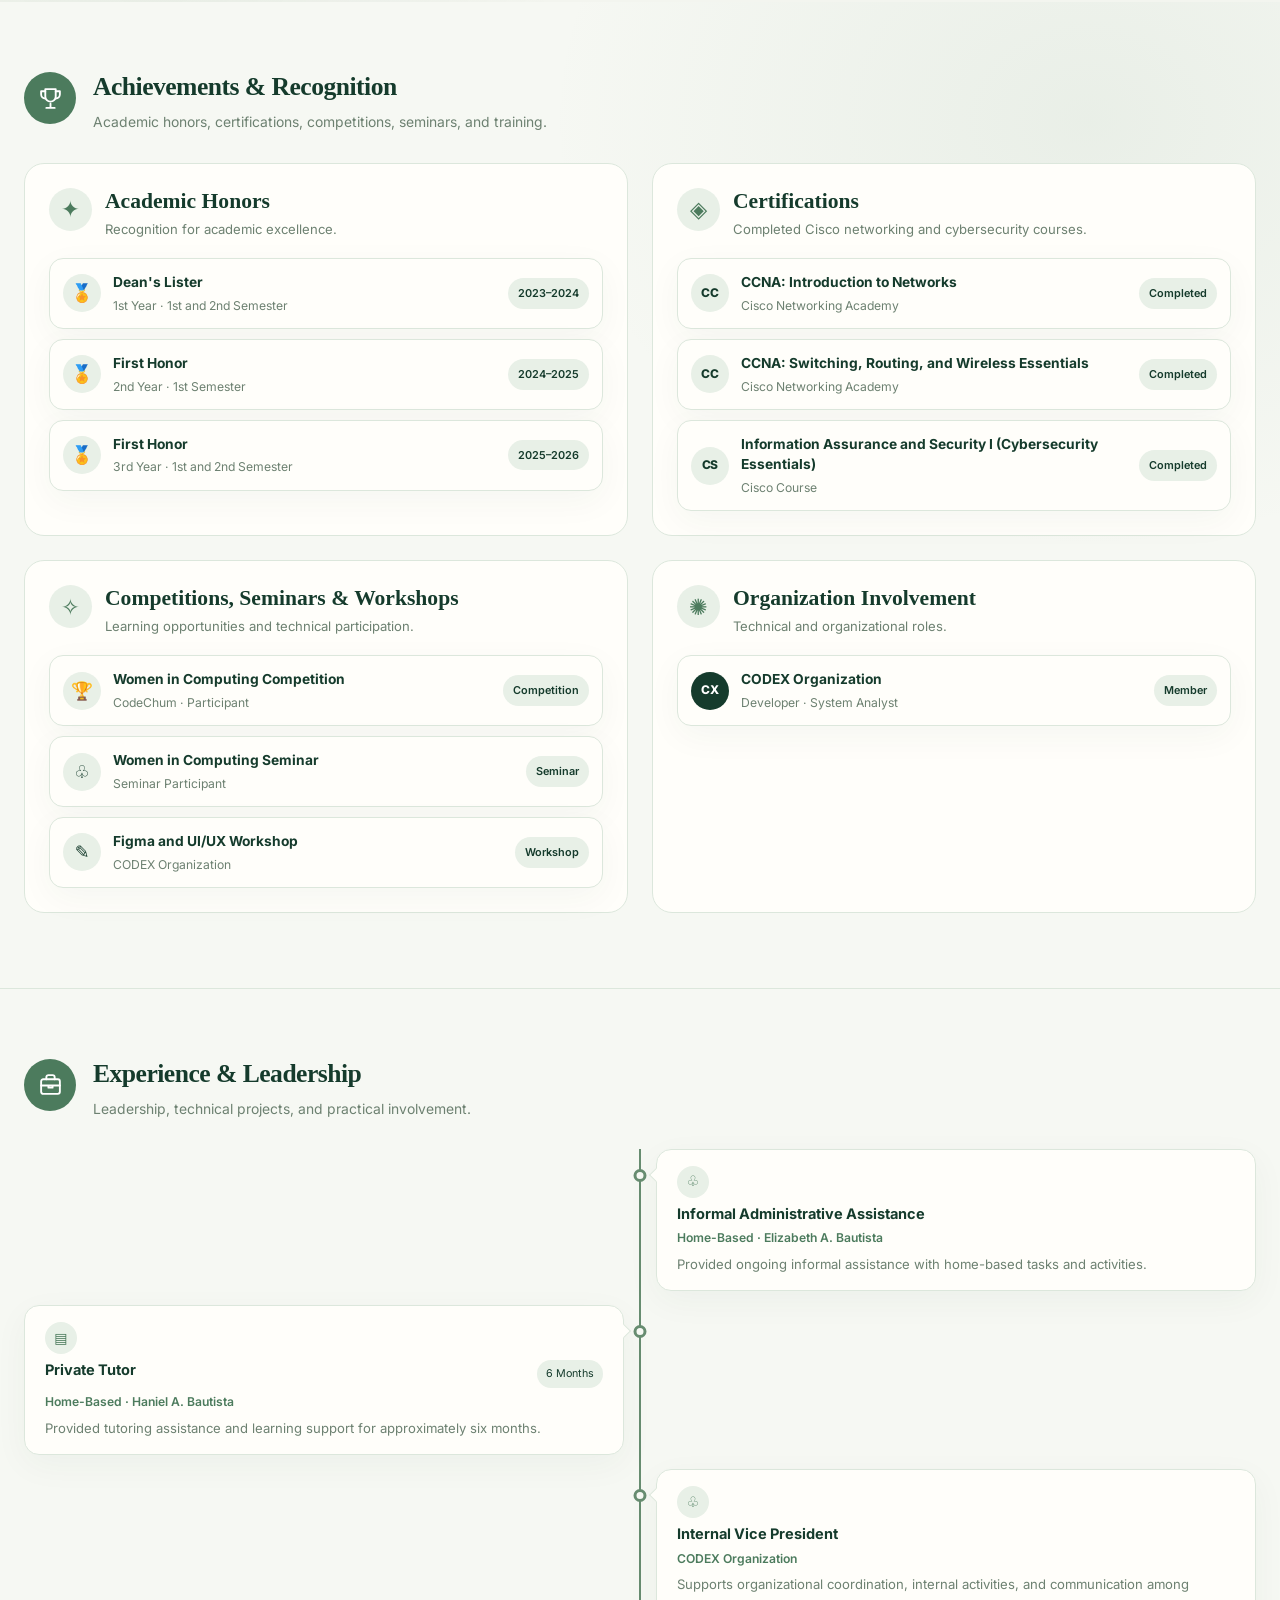
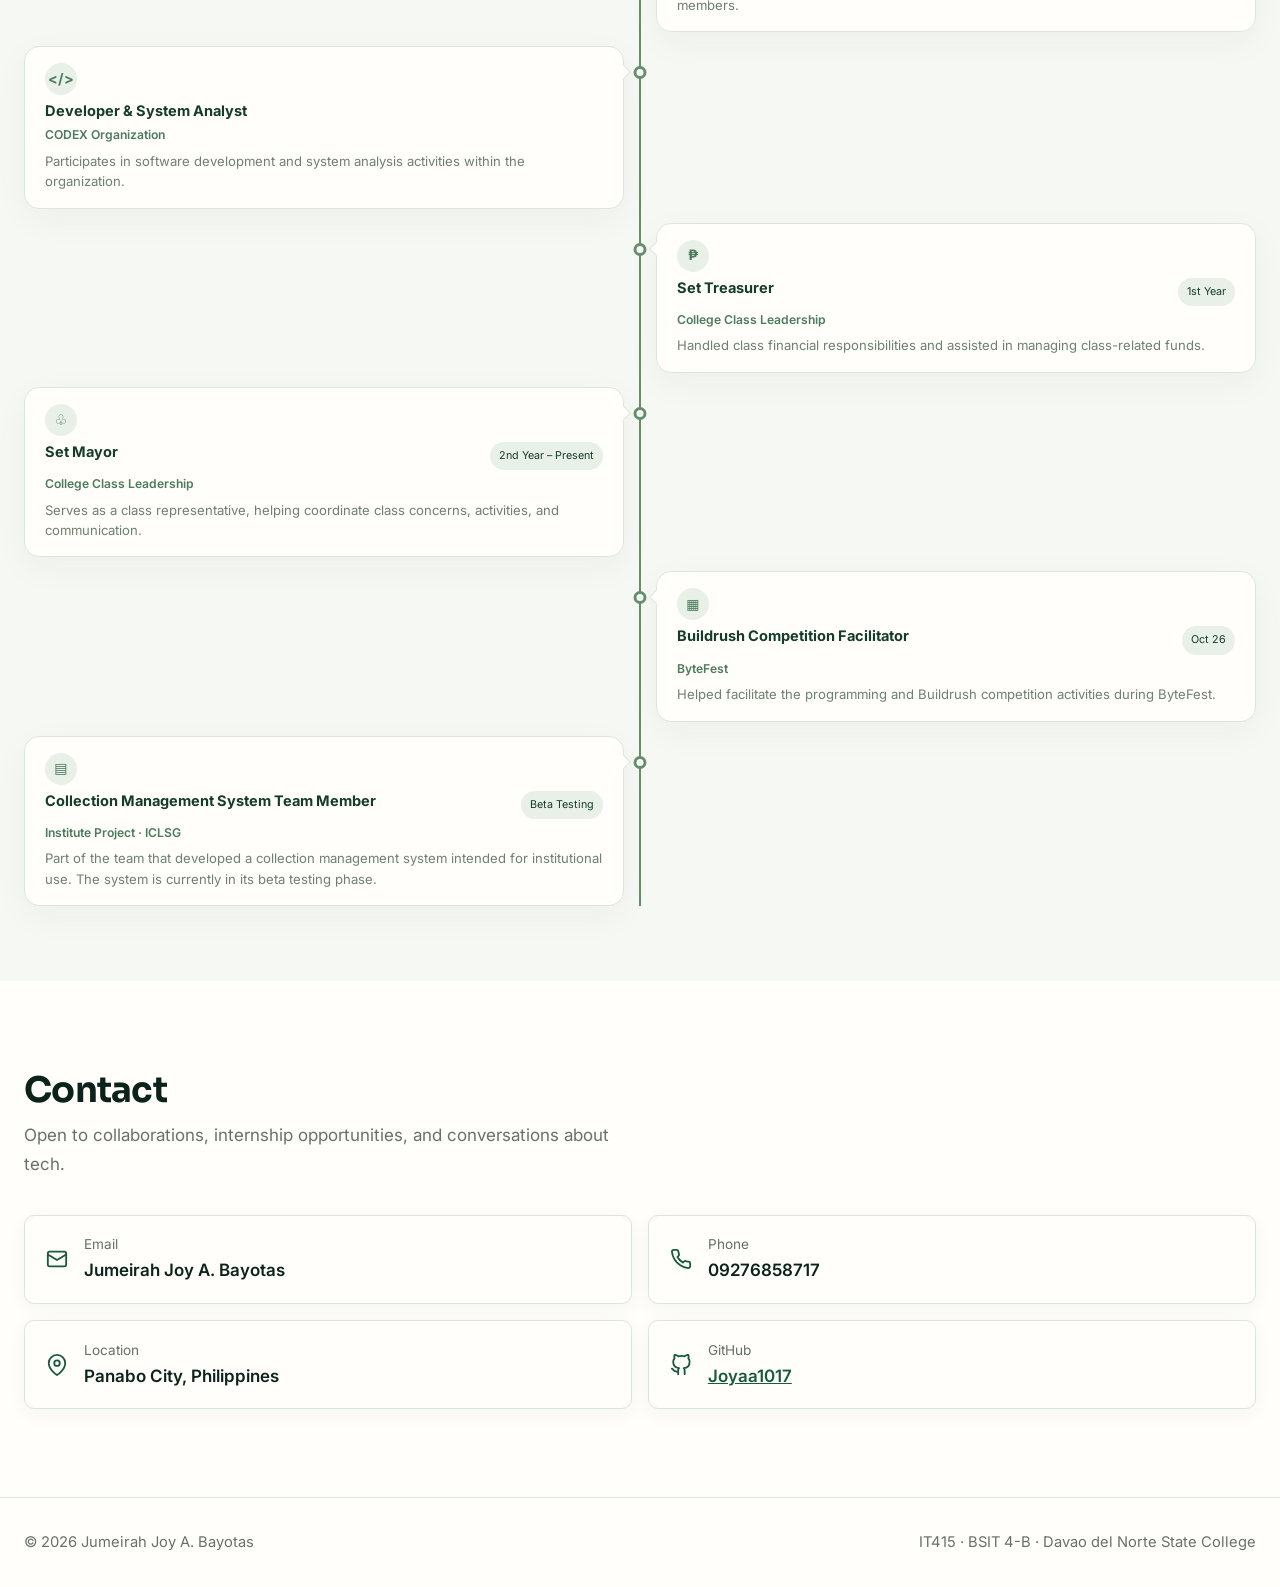
==== commit 0022640c: "Finish all the layout" ====
--- a/muck/index.html
+++ b/muck/index.html
@@ -61,11 +61,70 @@
         <p class="typed" id="typed" aria-live="off">Aspiring Web Developer</p>
         <p class="intro">A 4th-year BSIT student who builds web applications and keeps growing technical and problem-solving skills with every project.</p>
         <div class="actions"><a class="btn primary" href="#about">About Me <span aria-hidden="true">↓</span></a></div>
-        <div class="socials" aria-label="Social links">
-          <a href="https://github.com/Joyaa1017" target="_blank" rel="noopener noreferrer" aria-label="GitHub"><svg class="ico"><use href="#i-gh"/></svg></a>
-          <a href="#contact" aria-label="LinkedIn details"><svg class="ico"><use href="#i-in"/></svg></a>
-          <a href="#contact" aria-label="Email contact"><svg class="ico"><use href="#i-mail"/></svg></a>
-        </div>
+        
+
+<div class="socials" aria-label="Social links">
+
+  <!-- GitHub -->
+  <a
+    href="https://github.com/Joyaa1017"
+    target="_blank"
+    rel="noopener noreferrer"
+    aria-label="GitHub profile"
+  >
+    <svg class="ico" aria-hidden="true">
+      <use href="#i-gh"></use>
+    </svg>
+  </a>
+
+  <!-- LinkedIn -->
+  <a
+    href="https://www.linkedin.com/in/jumeirah-joy-bayotas-a69990369/"
+    target="_blank"
+    rel="noopener noreferrer"
+    aria-label="LinkedIn profile"
+  >
+    <svg class="ico" aria-hidden="true">
+      <use href="#i-in"></use>
+    </svg>
+  </a>
+
+  <!-- Facebook -->
+  
+<!-- Facebook -->
+<a
+  href="https://www.facebook.com/profile.php?id=61590598911034"
+  target="_blank"
+  rel="noopener noreferrer"
+  aria-label="Facebook profile"
+>
+  <svg
+    class="ico"
+    viewBox="0 0 24 24"
+    xmlns="http://www.w3.org/2000/svg"
+    aria-hidden="true"
+  >
+    <path
+      d="M22 12a10 10 0 1 0-11.56 9.88v-6.99H7.9V12h2.54V9.8c0-2.5 1.49-3.89 3.77-3.89 1.09 0 2.23.19 2.23.19v2.46h-1.26c-1.24 0-1.63.77-1.63 1.56V12h2.77l-.44 2.89h-2.33v6.99A10 10 0 0 0 22 12Z"
+      fill="currentColor"
+      stroke="none"
+    />
+  </svg>
+</a>
+
+
+  <!-- Gmail -->
+  <a
+    href="mailto:jumeirahjoybayotas@gmail.com"
+    aria-label="Send email"
+  >
+    <svg class="ico" aria-hidden="true">
+      <use href="#i-mail"></use>
+    </svg>
+  </a>
+
+</div>
+
       </div>
       <!-- Replace the placeholder with <img src="your-photo.jpg" alt="Portrait of Jumeirah Joy A. Bayotas"> when ready. -->
       <div class="portrait-wrap">
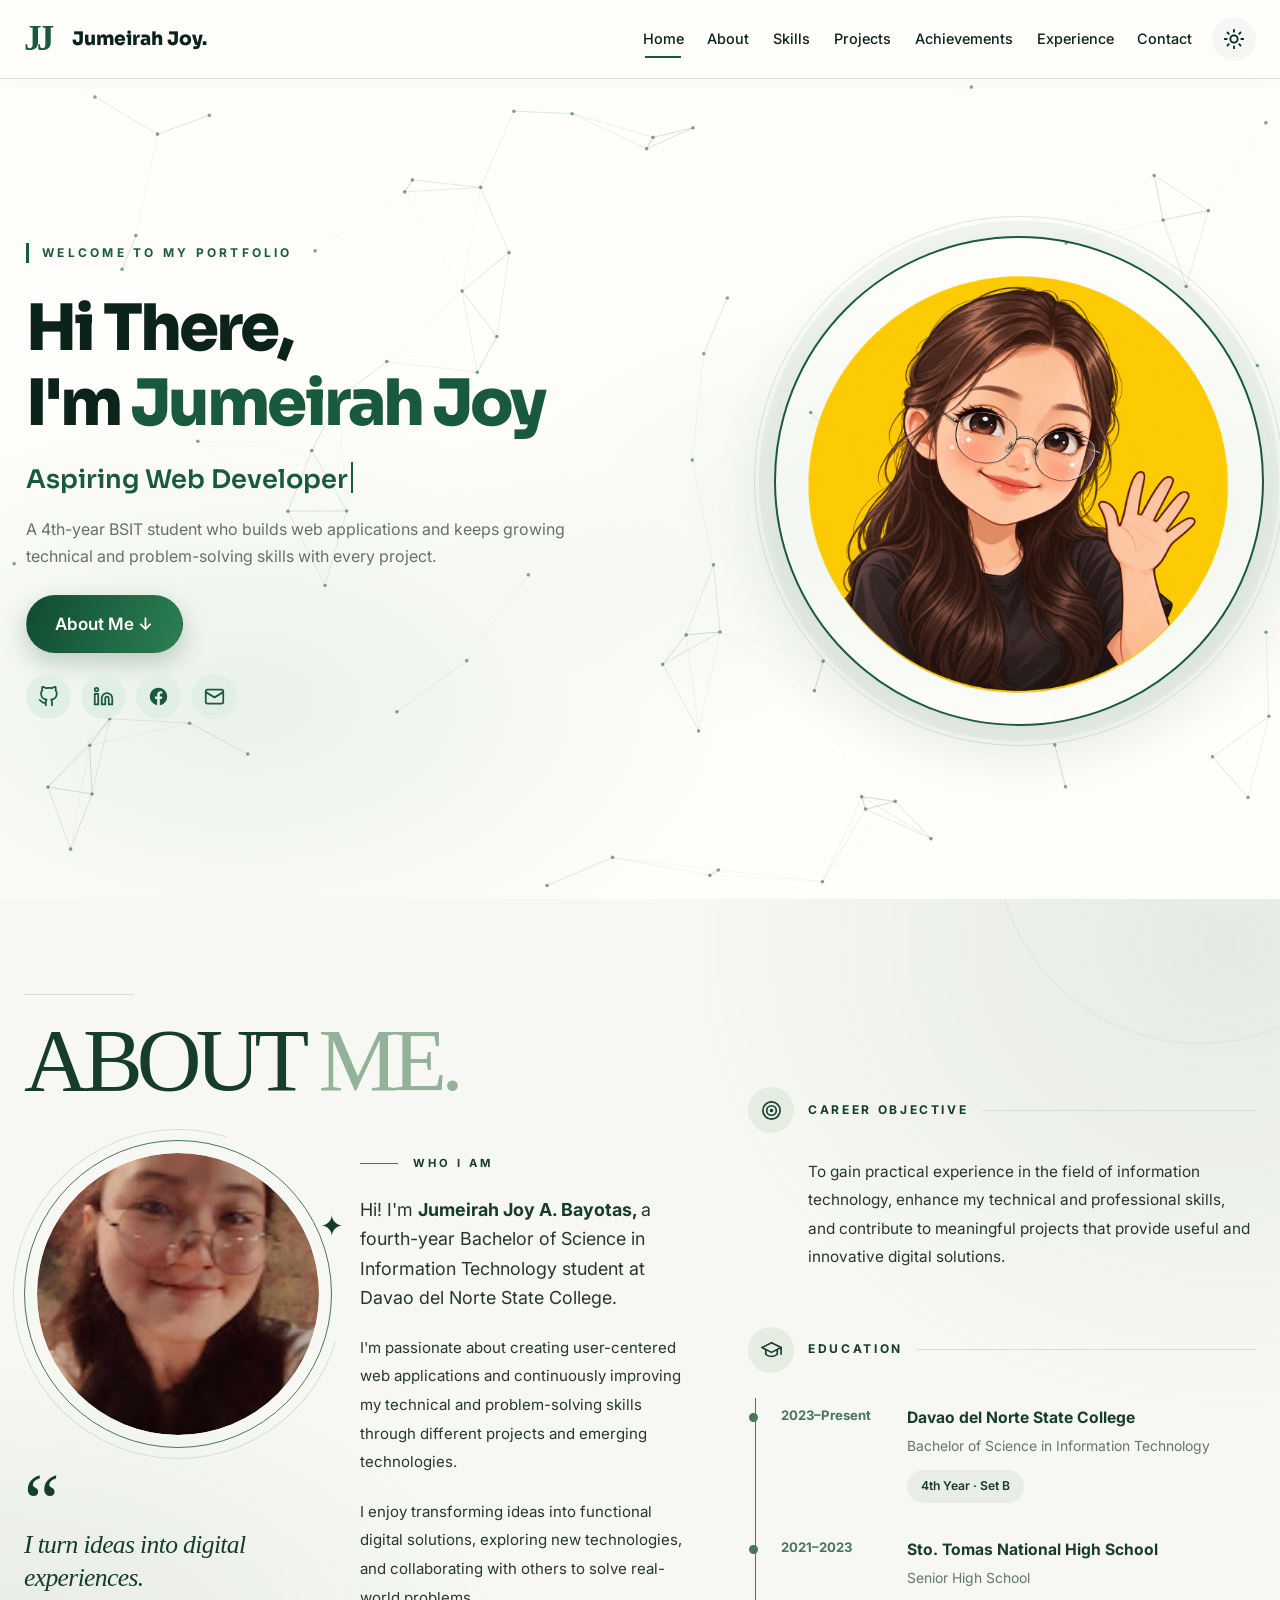
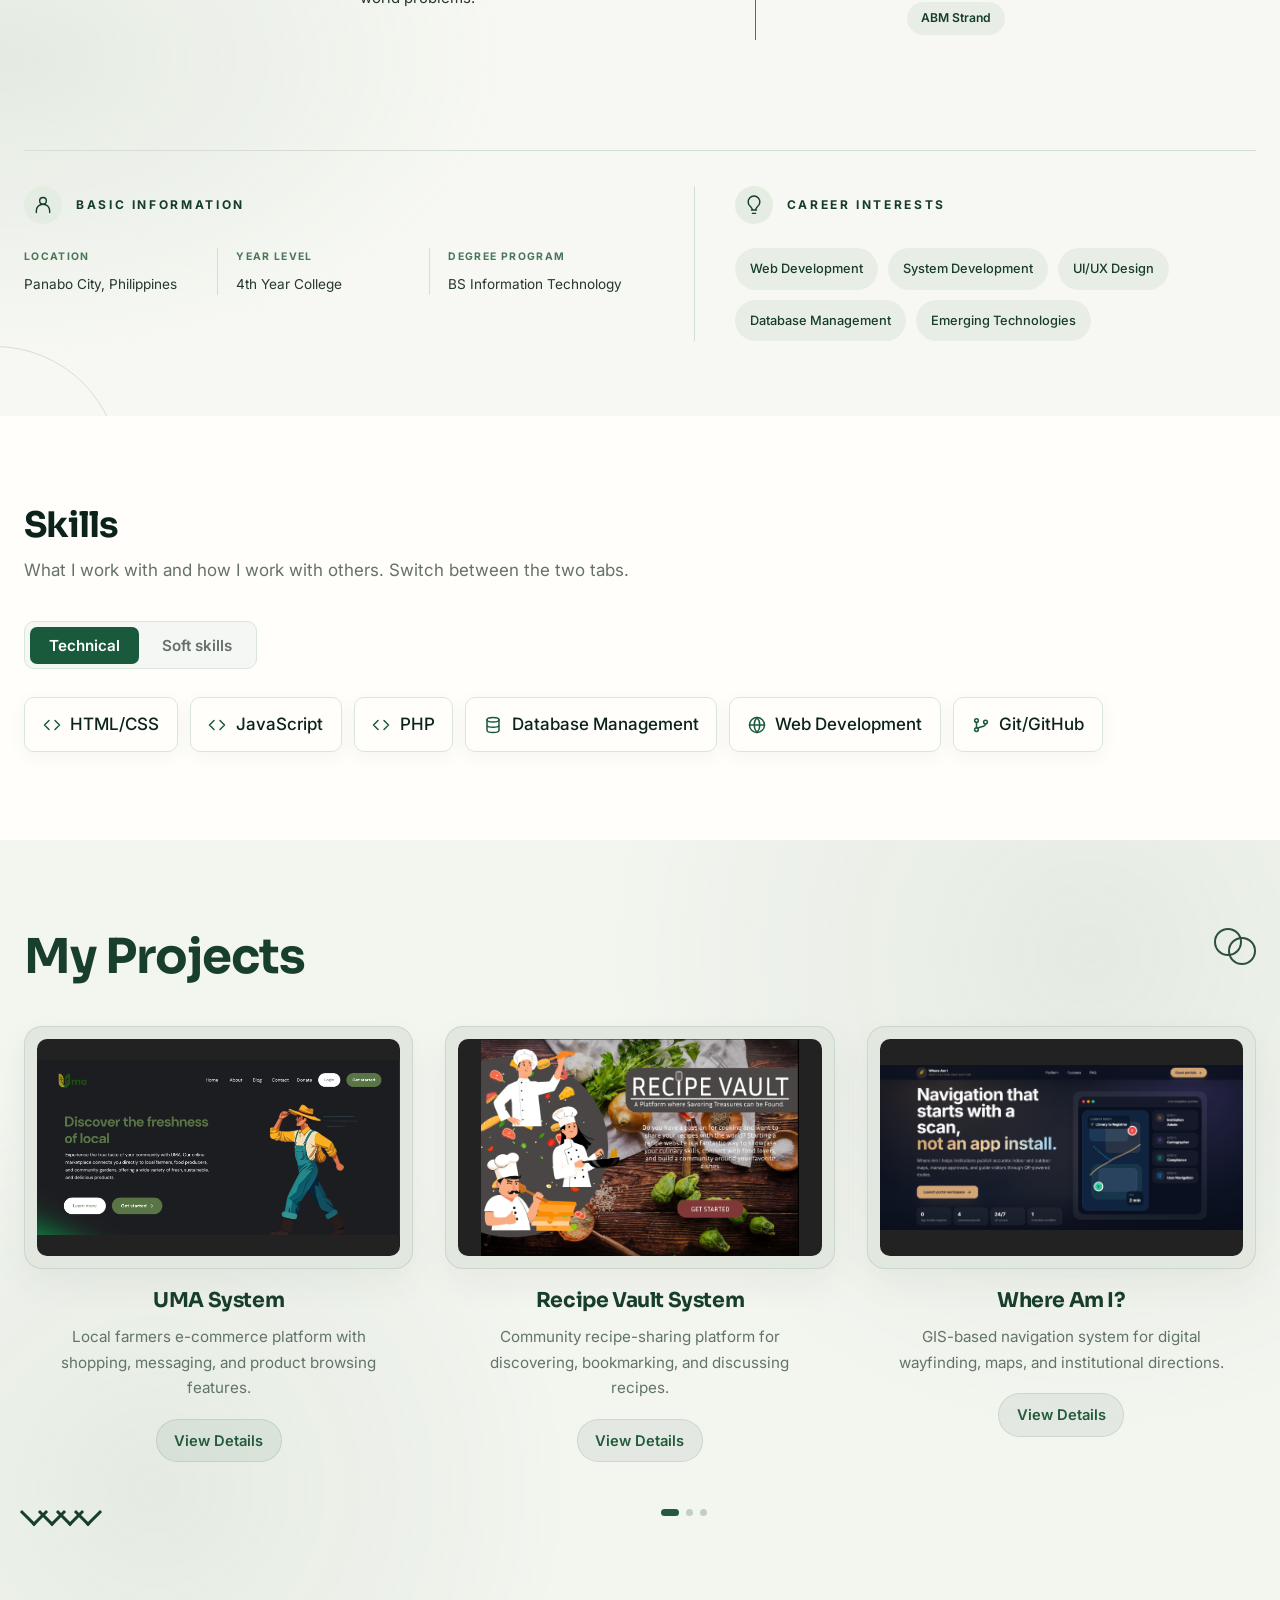
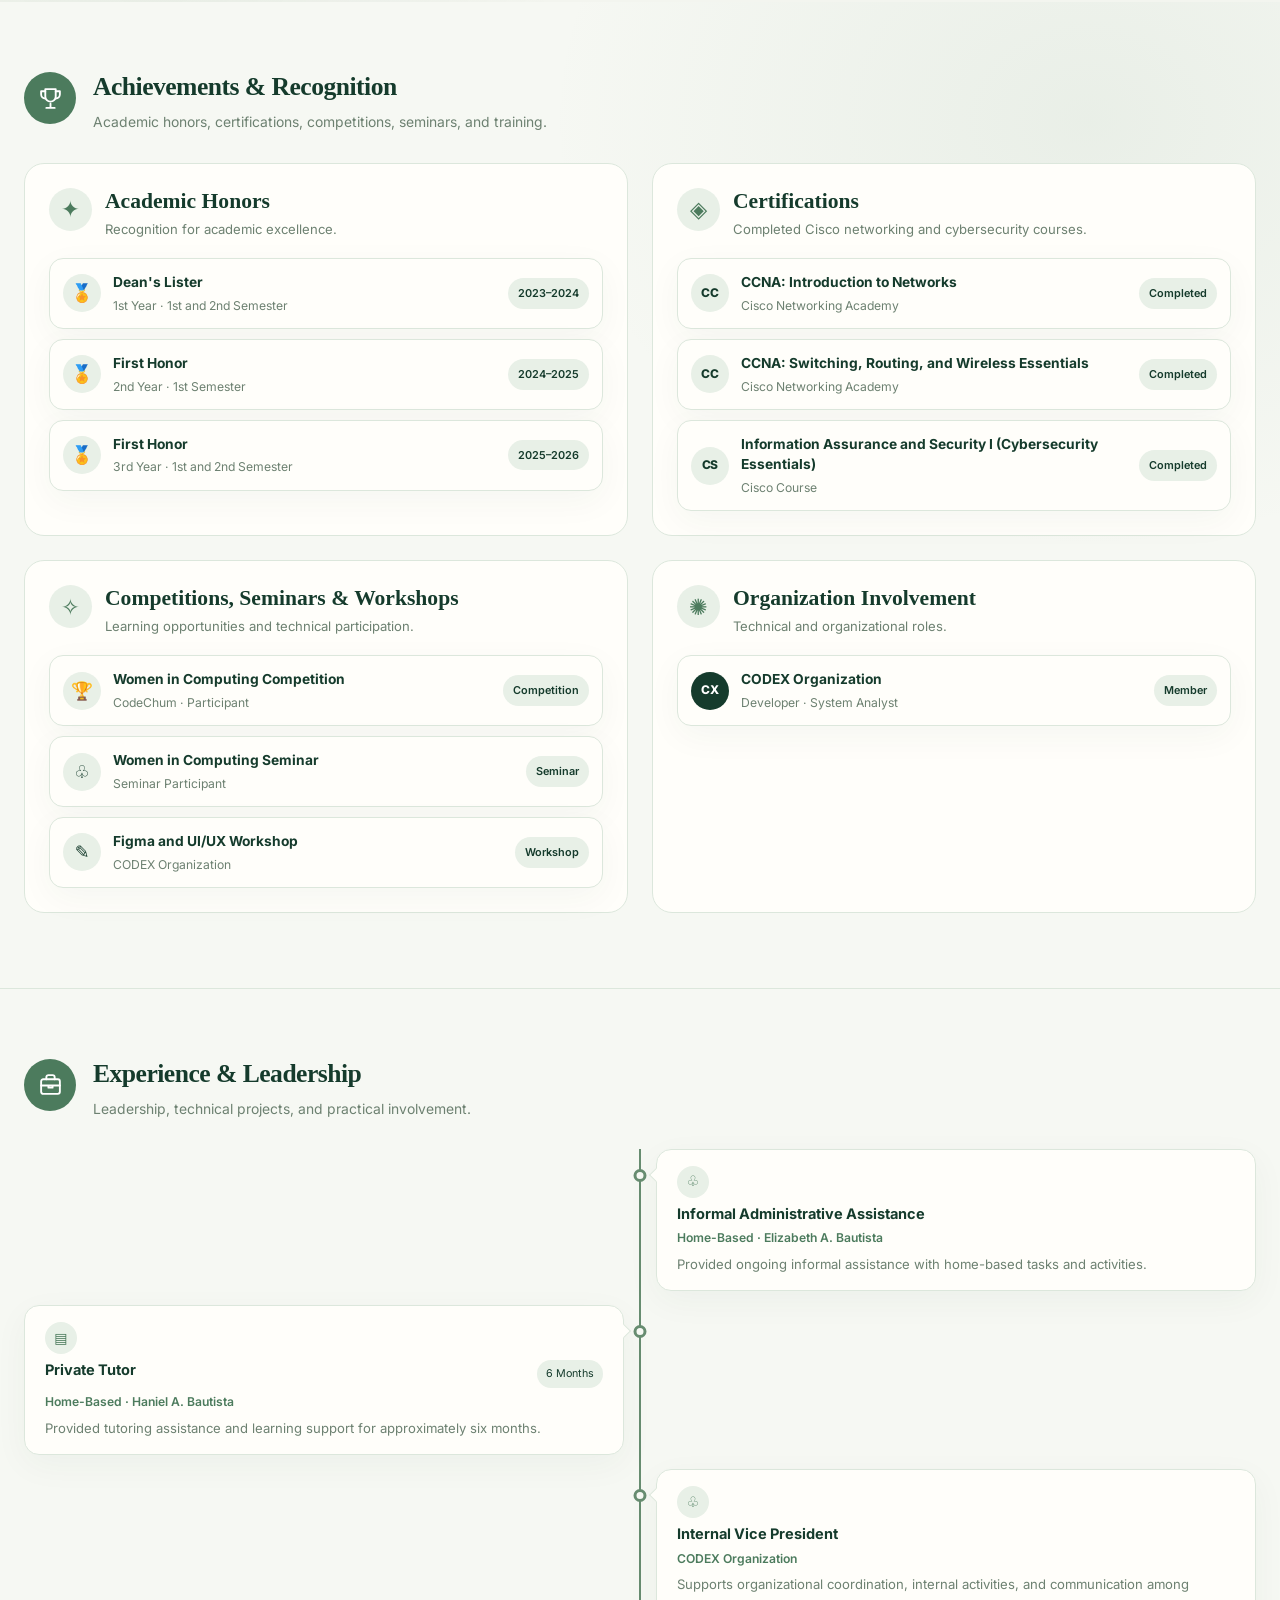
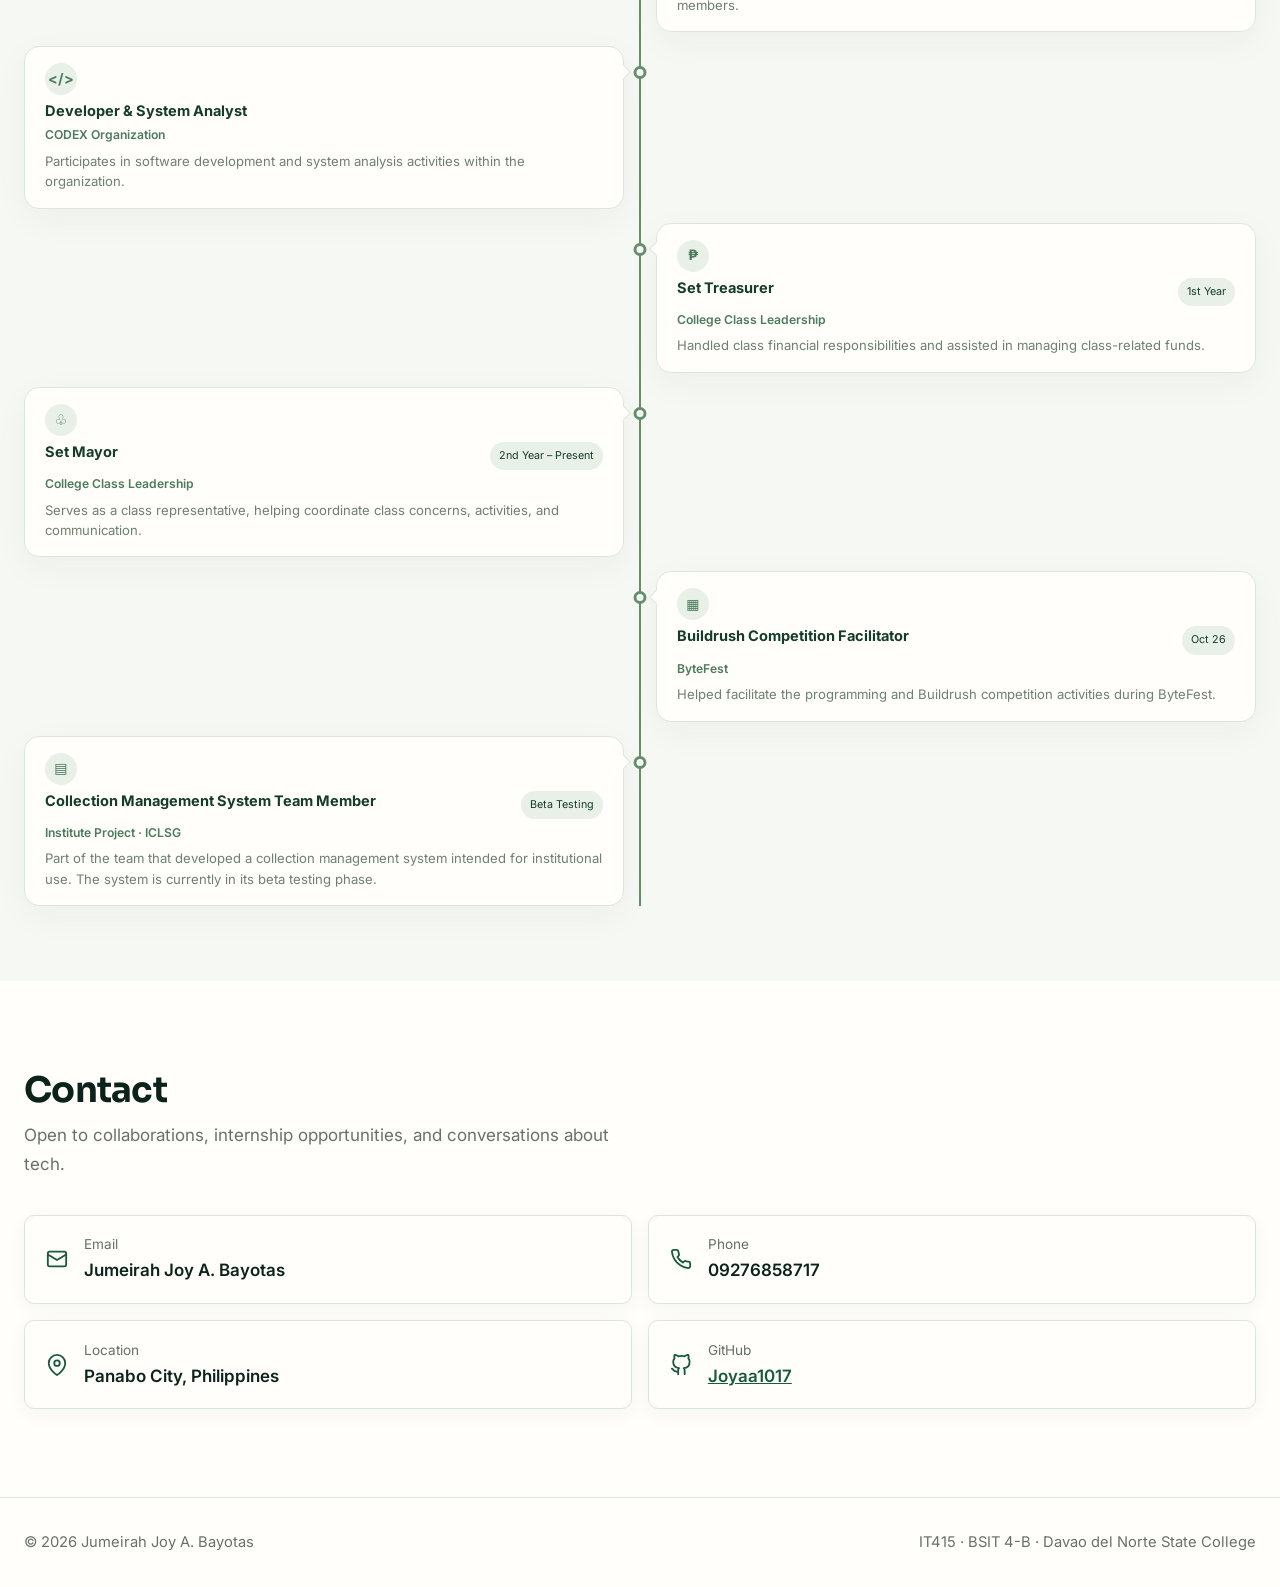
==== commit 3650dca8: "Cleaned the html code structure" ====
--- a/muck/index.html
+++ b/muck/index.html
@@ -1,1017 +1,1343 @@
 <!DOCTYPE html>
 <html lang="en">
-<head>
-<meta charset="UTF-8">
-<meta name="viewport" content="width=device-width, initial-scale=1, viewport-fit=cover">
-<title>Jumeirah Joy A. Bayotas | BSIT Portfolio</title>
-<meta name="description" content="Portfolio of Jumeirah Joy A. Bayotas, a 4th-year BSIT student at Davao del Norte State College.">
-<link rel="preconnect" href="https://fonts.googleapis.com">
-<link rel="preconnect" href="https://fonts.gstatic.com" crossorigin>
-<link href="https://fonts.googleapis.com/css2?family=Sora:wght@400;600;700;800&family=Inter:wght@400;500;600&display=swap" rel="stylesheet">
-<link rel="stylesheet" href="style.css">
-</head>
-<body>
-<svg width="0" height="0" style="position:absolute" aria-hidden="true">
-<symbol id="i-sun" viewBox="0 0 24 24"><circle cx="12" cy="12" r="4"/><path d="M12 2v2M12 20v2M4.9 4.9l1.4 1.4M17.7 17.7l1.4 1.4M2 12h2M20 12h2M4.9 19.1l1.4-1.4M17.7 6.3l1.4-1.4"/></symbol>
-<symbol id="i-moon" viewBox="0 0 24 24"><path d="M21 12.8A9 9 0 1 1 11.2 3a7 7 0 0 0 9.8 9.8z"/></symbol>
-<symbol id="i-menu" viewBox="0 0 24 24"><path d="M4 7h16M4 12h16M4 17h16"/></symbol>
-<symbol id="i-x" viewBox="0 0 24 24"><path d="M18 6 6 18M6 6l12 12"/></symbol>
-<symbol id="i-up" viewBox="0 0 24 24"><path d="m6 15 6-6 6 6"/></symbol>
-<symbol id="i-check" viewBox="0 0 24 24"><path d="m5 12 5 5 9-10"/></symbol>
-<symbol id="i-code" viewBox="0 0 24 24"><path d="m16 18 6-6-6-6M8 6l-6 6 6 6"/></symbol>
-<symbol id="i-db" viewBox="0 0 24 24"><ellipse cx="12" cy="5" rx="8" ry="3"/><path d="M4 5v14c0 1.7 3.6 3 8 3s8-1.3 8-3V5M4 12c0 1.7 3.6 3 8 3s8-1.3 8-3"/></symbol>
-<symbol id="i-globe" viewBox="0 0 24 24"><circle cx="12" cy="12" r="10"/><path d="M2 12h20M12 2a15 15 0 0 1 0 20 15 15 0 0 1 0-20"/></symbol>
-<symbol id="i-git" viewBox="0 0 24 24"><circle cx="6" cy="6" r="2.5"/><circle cx="6" cy="18" r="2.5"/><circle cx="18" cy="8" r="2.5"/><path d="M6 8.5v7M18 10.5c0 4-6 3-11 6"/></symbol>
-<symbol id="i-chat" viewBox="0 0 24 24"><path d="M21 12a8 8 0 0 1-11.6 7.1L3 21l1.9-6A8 8 0 1 1 21 12z"/></symbol>
-<symbol id="i-users" viewBox="0 0 24 24"><path d="M17 21v-2a4 4 0 0 0-4-4H5a4 4 0 0 0-4 4v2"/><circle cx="9" cy="7" r="4"/><path d="M23 21v-2a4 4 0 0 0-3-3.9M16 3.1a4 4 0 0 1 0 7.8"/></symbol>
-<symbol id="i-puzzle" viewBox="0 0 24 24"><path d="M12 3a2 2 0 0 1 2 2v1h4v4h-1a2 2 0 0 0 0 4h1v4h-4v-1a2 2 0 0 0-4 0v1H6v-4h1a2 2 0 0 0 0-4H6V6h4V5a2 2 0 0 1 2-2z"/></symbol>
-<symbol id="i-clock" viewBox="0 0 24 24"><circle cx="12" cy="12" r="10"/><path d="M12 6v6l4 2"/></symbol>
-<symbol id="i-shuffle" viewBox="0 0 24 24"><path d="M16 3h5v5M4 20 21 3M21 16v5h-5M15 15l6 6M4 4l5 5"/></symbol>
-<symbol id="i-cart" viewBox="0 0 24 24"><circle cx="9" cy="21" r="1"/><circle cx="20" cy="21" r="1"/><path d="M1 1h4l2.7 13.4a2 2 0 0 0 2 1.6h9.7a2 2 0 0 0 2-1.6L23 6H6"/></symbol>
-<symbol id="i-book" viewBox="0 0 24 24"><path d="M4 19.5A2.5 2.5 0 0 1 6.5 17H20"/><path d="M6.5 2H20v20H6.5A2.5 2.5 0 0 1 4 19.5v-15A2.5 2.5 0 0 1 6.5 2z"/></symbol>
-<symbol id="i-pin" viewBox="0 0 24 24"><path d="M21 10c0 7-9 13-9 13s-9-6-9-13a9 9 0 0 1 18 0z"/><circle cx="12" cy="10" r="3"/></symbol>
-<symbol id="i-mail" viewBox="0 0 24 24"><rect x="2" y="4" width="20" height="16" rx="2"/><path d="m22 7-10 6L2 7"/></symbol>
-<symbol id="i-phone" viewBox="0 0 24 24"><path d="M22 16.9v3a2 2 0 0 1-2.2 2 19.8 19.8 0 0 1-8.6-3.1 19.5 19.5 0 0 1-6-6A19.8 19.8 0 0 1 2.1 4.2 2 2 0 0 1 4.1 2h3a2 2 0 0 1 2 1.7c.1 1 .4 1.9.7 2.8a2 2 0 0 1-.5 2.1L8.1 9.9a16 16 0 0 0 6 6l1.3-1.3a2 2 0 0 1 2.1-.4c.9.3 1.8.6 2.8.7a2 2 0 0 1 1.7 2z"/></symbol>
-<symbol id="i-gh" viewBox="0 0 24 24"><path d="M9 19c-5 1.5-5-2.5-7-3m14 6v-3.9a3.4 3.4 0 0 0-1-2.6c3.1-.3 6.4-1.5 6.4-7A5.4 5.4 0 0 0 20 4.8 5 5 0 0 0 19.9 1S18.7.7 16 2.5a13.4 13.4 0 0 0-7 0C6.3.7 5.1 1 5.1 1A5 5 0 0 0 5 4.8a5.4 5.4 0 0 0-1.5 3.7c0 5.4 3.3 6.6 6.4 7a3.4 3.4 0 0 0-1 2.6V22"/></symbol>
-<symbol id="i-in" viewBox="0 0 24 24"><path d="M16 8a6 6 0 0 1 6 6v7h-4v-7a2 2 0 0 0-4 0v7h-4v-7a6 6 0 0 1 6-6z"/><rect x="2" y="9" width="4" height="12"/><circle cx="4" cy="4" r="2"/></symbol>
-</svg>
-<a class="skip" href="#main">Skip to content</a>
-<div id="progress"></div>
-
-<header>
-  <nav class="container nav" aria-label="Main navigation">
-    <a class="brand" href="#home"><span class="brand-monogram" aria-hidden="true">JJ</span><span>Jumeirah Joy.</span></a>
+ <head>
+  <meta charset="utf-8"/>
+  <meta content="width=device-width, initial-scale=1, viewport-fit=cover" name="viewport"/>
+  <title>
+   Jumeirah Joy A. Bayotas | BSIT Portfolio
+  </title>
+  <meta content="Portfolio of Jumeirah Joy A. Bayotas, a 4th-year BSIT student at Davao del Norte State College." name="description"/>
+  <link href="https://fonts.googleapis.com" rel="preconnect"/>
+  <link crossorigin="" href="https://fonts.gstatic.com" rel="preconnect"/>
+  <link href="https://fonts.googleapis.com/css2?family=Sora:wght@400;600;700;800&amp;family=Inter:wght@400;500;600&amp;display=swap" rel="stylesheet"/>
+  <link href="style.css" rel="stylesheet"/>
+ </head>
+ <body>
+  <svg aria-hidden="true" height="0" style="position:absolute" width="0">
+   <symbol id="i-sun" viewbox="0 0 24 24">
+    <circle cx="12" cy="12" r="4">
+    </circle>
+    <path d="M12 2v2M12 20v2M4.9 4.9l1.4 1.4M17.7 17.7l1.4 1.4M2 12h2M20 12h2M4.9 19.1l1.4-1.4M17.7 6.3l1.4-1.4">
+    </path>
+   </symbol>
+   <symbol id="i-moon" viewbox="0 0 24 24">
+    <path d="M21 12.8A9 9 0 1 1 11.2 3a7 7 0 0 0 9.8 9.8z">
+    </path>
+   </symbol>
+   <symbol id="i-menu" viewbox="0 0 24 24">
+    <path d="M4 7h16M4 12h16M4 17h16">
+    </path>
+   </symbol>
+   <symbol id="i-x" viewbox="0 0 24 24">
+    <path d="M18 6 6 18M6 6l12 12">
+    </path>
+   </symbol>
+   <symbol id="i-up" viewbox="0 0 24 24">
+    <path d="m6 15 6-6 6 6">
+    </path>
+   </symbol>
+   <symbol id="i-check" viewbox="0 0 24 24">
+    <path d="m5 12 5 5 9-10">
+    </path>
+   </symbol>
+   <symbol id="i-code" viewbox="0 0 24 24">
+    <path d="m16 18 6-6-6-6M8 6l-6 6 6 6">
+    </path>
+   </symbol>
+   <symbol id="i-db" viewbox="0 0 24 24">
+    <ellipse cx="12" cy="5" rx="8" ry="3">
+    </ellipse>
+    <path d="M4 5v14c0 1.7 3.6 3 8 3s8-1.3 8-3V5M4 12c0 1.7 3.6 3 8 3s8-1.3 8-3">
+    </path>
+   </symbol>
+   <symbol id="i-globe" viewbox="0 0 24 24">
+    <circle cx="12" cy="12" r="10">
+    </circle>
+    <path d="M2 12h20M12 2a15 15 0 0 1 0 20 15 15 0 0 1 0-20">
+    </path>
+   </symbol>
+   <symbol id="i-git" viewbox="0 0 24 24">
+    <circle cx="6" cy="6" r="2.5">
+    </circle>
+    <circle cx="6" cy="18" r="2.5">
+    </circle>
+    <circle cx="18" cy="8" r="2.5">
+    </circle>
+    <path d="M6 8.5v7M18 10.5c0 4-6 3-11 6">
+    </path>
+   </symbol>
+   <symbol id="i-chat" viewbox="0 0 24 24">
+    <path d="M21 12a8 8 0 0 1-11.6 7.1L3 21l1.9-6A8 8 0 1 1 21 12z">
+    </path>
+   </symbol>
+   <symbol id="i-users" viewbox="0 0 24 24">
+    <path d="M17 21v-2a4 4 0 0 0-4-4H5a4 4 0 0 0-4 4v2">
+    </path>
+    <circle cx="9" cy="7" r="4">
+    </circle>
+    <path d="M23 21v-2a4 4 0 0 0-3-3.9M16 3.1a4 4 0 0 1 0 7.8">
+    </path>
+   </symbol>
+   <symbol id="i-puzzle" viewbox="0 0 24 24">
+    <path d="M12 3a2 2 0 0 1 2 2v1h4v4h-1a2 2 0 0 0 0 4h1v4h-4v-1a2 2 0 0 0-4 0v1H6v-4h1a2 2 0 0 0 0-4H6V6h4V5a2 2 0 0 1 2-2z">
+    </path>
+   </symbol>
+   <symbol id="i-clock" viewbox="0 0 24 24">
+    <circle cx="12" cy="12" r="10">
+    </circle>
+    <path d="M12 6v6l4 2">
+    </path>
+   </symbol>
+   <symbol id="i-shuffle" viewbox="0 0 24 24">
+    <path d="M16 3h5v5M4 20 21 3M21 16v5h-5M15 15l6 6M4 4l5 5">
+    </path>
+   </symbol>
+   <symbol id="i-cart" viewbox="0 0 24 24">
+    <circle cx="9" cy="21" r="1">
+    </circle>
+    <circle cx="20" cy="21" r="1">
+    </circle>
+    <path d="M1 1h4l2.7 13.4a2 2 0 0 0 2 1.6h9.7a2 2 0 0 0 2-1.6L23 6H6">
+    </path>
+   </symbol>
+   <symbol id="i-book" viewbox="0 0 24 24">
+    <path d="M4 19.5A2.5 2.5 0 0 1 6.5 17H20">
+    </path>
+    <path d="M6.5 2H20v20H6.5A2.5 2.5 0 0 1 4 19.5v-15A2.5 2.5 0 0 1 6.5 2z">
+    </path>
+   </symbol>
+   <symbol id="i-pin" viewbox="0 0 24 24">
+    <path d="M21 10c0 7-9 13-9 13s-9-6-9-13a9 9 0 0 1 18 0z">
+    </path>
+    <circle cx="12" cy="10" r="3">
+    </circle>
+   </symbol>
+   <symbol id="i-mail" viewbox="0 0 24 24">
+    <rect height="16" rx="2" width="20" x="2" y="4">
+    </rect>
+    <path d="m22 7-10 6L2 7">
+    </path>
+   </symbol>
+   <symbol id="i-phone" viewbox="0 0 24 24">
+    <path d="M22 16.9v3a2 2 0 0 1-2.2 2 19.8 19.8 0 0 1-8.6-3.1 19.5 19.5 0 0 1-6-6A19.8 19.8 0 0 1 2.1 4.2 2 2 0 0 1 4.1 2h3a2 2 0 0 1 2 1.7c.1 1 .4 1.9.7 2.8a2 2 0 0 1-.5 2.1L8.1 9.9a16 16 0 0 0 6 6l1.3-1.3a2 2 0 0 1 2.1-.4c.9.3 1.8.6 2.8.7a2 2 0 0 1 1.7 2z">
+    </path>
+   </symbol>
+   <symbol id="i-gh" viewbox="0 0 24 24">
+    <path d="M9 19c-5 1.5-5-2.5-7-3m14 6v-3.9a3.4 3.4 0 0 0-1-2.6c3.1-.3 6.4-1.5 6.4-7A5.4 5.4 0 0 0 20 4.8 5 5 0 0 0 19.9 1S18.7.7 16 2.5a13.4 13.4 0 0 0-7 0C6.3.7 5.1 1 5.1 1A5 5 0 0 0 5 4.8a5.4 5.4 0 0 0-1.5 3.7c0 5.4 3.3 6.6 6.4 7a3.4 3.4 0 0 0-1 2.6V22">
+    </path>
+   </symbol>
+   <symbol id="i-in" viewbox="0 0 24 24">
+    <path d="M16 8a6 6 0 0 1 6 6v7h-4v-7a2 2 0 0 0-4 0v7h-4v-7a6 6 0 0 1 6-6z">
+    </path>
+    <rect height="12" width="4" x="2" y="9">
+    </rect>
+    <circle cx="4" cy="4" r="2">
+    </circle>
+   </symbol>
+  </svg>
+  <a class="skip" href="#main">
+   Skip to content
+  </a>
+  <div id="progress">
+  </div>
+  <header>
+   <nav aria-label="Main navigation" class="container nav">
+    <a class="brand" href="#home">
+     <span aria-hidden="true" class="brand-monogram">
+      JJ
+     </span>
+     <span>
+      Jumeirah Joy.
+     </span>
+    </a>
     <div class="right">
-      <ul class="links" id="links">
-        <li><a href="#home">Home</a></li><li><a href="#about">About</a></li><li><a href="#skills">Skills</a></li><li><a href="#projects">Projects</a></li><li><a href="#achievements">Achievements</a></li><li><a href="#experience">Experience</a></li><li><a href="#contact">Contact</a></li>
-      </ul>
-      <button class="icon-btn" id="theme" aria-label="Toggle light or dark theme"><svg class="ico sun"><use href="#i-sun"/></svg><svg class="ico moon"><use href="#i-moon"/></svg></button>
-      <button class="icon-btn" id="menuBtn" aria-expanded="false" aria-controls="links" aria-label="Toggle menu"><svg class="ico"><use href="#i-menu"/></svg></button>
+     <ul class="links" id="links">
+      <li>
+       <a href="#home">
+        Home
+       </a>
+      </li>
+      <li>
+       <a href="#about">
+        About
+       </a>
+      </li>
+      <li>
+       <a href="#skills">
+        Skills
+       </a>
+      </li>
+      <li>
+       <a href="#projects">
+        Projects
+       </a>
+      </li>
+      <li>
+       <a href="#achievements">
+        Achievements
+       </a>
+      </li>
+      <li>
+       <a href="#experience">
+        Experience
+       </a>
+      </li>
+      <li>
+       <a href="#contact">
+        Contact
+       </a>
+      </li>
+     </ul>
+     <button aria-label="Toggle light or dark theme" class="icon-btn" id="theme">
+      <svg class="ico sun">
+       <use href="#i-sun">
+       </use>
+      </svg>
+      <svg class="ico moon">
+       <use href="#i-moon">
+       </use>
+      </svg>
+     </button>
+     <button aria-controls="links" aria-expanded="false" aria-label="Toggle menu" class="icon-btn" id="menuBtn">
+      <svg class="ico">
+       <use href="#i-menu">
+       </use>
+      </svg>
+     </button>
     </div>
-  </nav>
-</header>
-
-<main id="main">
-  <section class="hero" id="home">
-    <canvas id="net" aria-hidden="true"></canvas>
+   </nav>
+  </header>
+  <main id="main">
+   <section class="hero" id="home">
+    <canvas aria-hidden="true" id="net">
+    </canvas>
     <div class="container hero-grid">
-      <div class="hero-copy">
-        <p class="eyebrow">Welcome to my portfolio</p>
-        <h1>Hi There,<br>I'm <span>Jumeirah Joy</span></h1>
-        <p class="typed" id="typed" aria-live="off">Aspiring Web Developer</p>
-        <p class="intro">A 4th-year BSIT student who builds web applications and keeps growing technical and problem-solving skills with every project.</p>
-        <div class="actions"><a class="btn primary" href="#about">About Me <span aria-hidden="true">↓</span></a></div>
-        
-
-<div class="socials" aria-label="Social links">
-
-  <!-- GitHub -->
-  <a
-    href="https://github.com/Joyaa1017"
-    target="_blank"
-    rel="noopener noreferrer"
-    aria-label="GitHub profile"
-  >
-    <svg class="ico" aria-hidden="true">
-      <use href="#i-gh"></use>
-    </svg>
-  </a>
-
-  <!-- LinkedIn -->
-  <a
-    href="https://www.linkedin.com/in/jumeirah-joy-bayotas-a69990369/"
-    target="_blank"
-    rel="noopener noreferrer"
-    aria-label="LinkedIn profile"
-  >
-    <svg class="ico" aria-hidden="true">
-      <use href="#i-in"></use>
-    </svg>
-  </a>
-
-  <!-- Facebook -->
-  
-<!-- Facebook -->
-<a
-  href="https://www.facebook.com/profile.php?id=61590598911034"
-  target="_blank"
-  rel="noopener noreferrer"
-  aria-label="Facebook profile"
->
-  <svg
-    class="ico"
-    viewBox="0 0 24 24"
-    xmlns="http://www.w3.org/2000/svg"
-    aria-hidden="true"
-  >
-    <path
-      d="M22 12a10 10 0 1 0-11.56 9.88v-6.99H7.9V12h2.54V9.8c0-2.5 1.49-3.89 3.77-3.89 1.09 0 2.23.19 2.23.19v2.46h-1.26c-1.24 0-1.63.77-1.63 1.56V12h2.77l-.44 2.89h-2.33v6.99A10 10 0 0 0 22 12Z"
-      fill="currentColor"
-      stroke="none"
-    />
-  </svg>
-</a>
-
-
-  <!-- Gmail -->
-  <a
-    href="mailto:jumeirahjoybayotas@gmail.com"
-    aria-label="Send email"
-  >
-    <svg class="ico" aria-hidden="true">
-      <use href="#i-mail"></use>
-    </svg>
-  </a>
-
-</div>
-
-      </div>
-      <!-- Replace the placeholder with <img src="your-photo.jpg" alt="Portrait of Jumeirah Joy A. Bayotas"> when ready. -->
-      <div class="portrait-wrap">
-  <img
-    src="img/Me.png"
-    alt="Illustrated portrait of Jumeirah Joy A. Bayotas"
-    class="hero-profile-img"
-    fetchpriority="high"
-  >
-</div>
+     <div class="hero-copy">
+      <p class="eyebrow">
+       Welcome to my portfolio
+      </p>
+      <h1>
+       Hi There,
+       <br/>
+       I'm
+       <span>
+        Jumeirah Joy
+       </span>
+      </h1>
+      <p aria-live="off" class="typed" id="typed">
+       Aspiring Web Developer
+      </p>
+      <p class="intro">
+       A 4th-year BSIT student who builds web applications and keeps growing technical and problem-solving skills with every project.
+      </p>
+      <div class="actions">
+       <a class="btn primary" href="#about">
+        About Me
+        <span aria-hidden="true">
+         ↓
+        </span>
+       </a>
+      </div>
+      <div aria-label="Social links" class="socials">
+       <!-- GitHub -->
+       <a aria-label="GitHub profile" href="https://github.com/Joyaa1017" rel="noopener noreferrer" target="_blank">
+        <svg aria-hidden="true" class="ico">
+         <use href="#i-gh">
+         </use>
+        </svg>
+       </a>
+       <!-- LinkedIn -->
+       <a aria-label="LinkedIn profile" href="https://www.linkedin.com/in/jumeirah-joy-bayotas-a69990369/" rel="noopener noreferrer" target="_blank">
+        <svg aria-hidden="true" class="ico">
+         <use href="#i-in">
+         </use>
+        </svg>
+       </a>
+       <!-- Facebook -->
+       <a aria-label="Facebook profile" href="https://www.facebook.com/profile.php?id=61590598911034" rel="noopener noreferrer" target="_blank">
+        <svg aria-hidden="true" class="ico" viewbox="0 0 24 24" xmlns="http://www.w3.org/2000/svg">
+         <path d="M22 12a10 10 0 1 0-11.56 9.88v-6.99H7.9V12h2.54V9.8c0-2.5 1.49-3.89 3.77-3.89 1.09 0 2.23.19 2.23.19v2.46h-1.26c-1.24 0-1.63.77-1.63 1.56V12h2.77l-.44 2.89h-2.33v6.99A10 10 0 0 0 22 12Z" fill="currentColor" stroke="none">
+         </path>
+        </svg>
+       </a>
+       <!-- Gmail -->
+       <a aria-label="Send email" href="mailto:jumeirahjoybayotas@gmail.com">
+        <svg aria-hidden="true" class="ico">
+         <use href="#i-mail">
+         </use>
+        </svg>
+       </a>
+      </div>
+     </div>
+     <!-- Replace the placeholder with <img src="your-photo.jpg" alt="Portrait of Jumeirah Joy A. Bayotas"> when ready. -->
+     <div class="portrait-wrap">
+      <img alt="Illustrated portrait of Jumeirah Joy A. Bayotas" class="hero-profile-img" fetchpriority="high" src="img/Me.png"/>
+     </div>
     </div>
-  </section>
-
-<section class="section editorial-about" id="about">
-  <div class="container">
-
-    <!-- SECTION LABEL -->
-    <div class="editorial-eyebrow reveal">
-      <span class="eyebrow-line"></span>
-    </div>
-
-    <!-- MAIN EDITORIAL LAYOUT -->
-    <div class="editorial-main">
-
+   </section>
+   <section class="section editorial-about" id="about">
+    <div class="container">
+     <!-- SECTION LABEL -->
+     <div class="editorial-eyebrow reveal">
+      <span class="eyebrow-line">
+      </span>
+     </div>
+     <!-- MAIN EDITORIAL LAYOUT -->
+     <div class="editorial-main">
       <!-- LEFT COLUMN -->
       <div class="editorial-left">
-
-        <!-- OVERSIZED HEADING -->
-        <div class="editorial-title reveal">
-  <h2>ABOUT <span>ME.</span></h2>
-     </div>
-
-        <!-- PHOTO AND INTRODUCTION -->
-        <div class="editorial-intro-grid">
-
-          <!-- PROFILE PHOTO PLACEHOLDER -->
-          <div class="editorial-photo-area reveal">
-
-            <div class="editorial-photo-ring">
-
-             
-<div class="editorial-photo">
-  <img
-    src="img/Me.jpg"
-    alt="Photograph of Jumeirah Joy A. Bayotas"
-    class="about-profile-img"
-    loading="lazy"
-    decoding="async"
-  >
-</div>
-
-
-              <span class="photo-star" aria-hidden="true">
-                ✦
-              </span>
-
-            </div>
-
-            <!-- PERSONAL QUOTE -->
-            <blockquote class="editorial-quote">
-              <span aria-hidden="true">“</span>
-              <p>
-                I turn ideas into
+       <!-- OVERSIZED HEADING -->
+       <div class="editorial-title reveal">
+        <h2>
+         ABOUT
+         <span>
+          ME.
+         </span>
+        </h2>
+       </div>
+       <!-- PHOTO AND INTRODUCTION -->
+       <div class="editorial-intro-grid">
+        <!-- PROFILE PHOTO PLACEHOLDER -->
+        <div class="editorial-photo-area reveal">
+         <div class="editorial-photo-ring">
+          <div class="editorial-photo">
+           <img alt="Photograph of Jumeirah Joy A. Bayotas" class="about-profile-img" decoding="async" loading="lazy" src="img/Me.jpg"/>
+          </div>
+          <span aria-hidden="true" class="photo-star">
+           ✦
+          </span>
+         </div>
+         <!-- PERSONAL QUOTE -->
+         <blockquote class="editorial-quote">
+          <span aria-hidden="true">
+           “
+          </span>
+          <p>
+           I turn ideas into
                 digital experiences.
-              </p>
-            </blockquote>
-
-          </div>
-
-          <!-- WHO I AM -->
-          <div class="editorial-introduction reveal">
-
-            <div class="editorial-mini-heading">
-              <span class="mini-line"></span>
-              <span>WHO I AM</span>
-            </div>
-
-            <p class="editorial-lead">
-              Hi! I'm
-              <strong>
-                Jumeirah Joy A. Bayotas,
-              </strong>
-              a fourth-year Bachelor of Science
+          </p>
+         </blockquote>
+        </div>
+        <!-- WHO I AM -->
+        <div class="editorial-introduction reveal">
+         <div class="editorial-mini-heading">
+          <span class="mini-line">
+          </span>
+          <span>
+           WHO I AM
+          </span>
+         </div>
+         <p class="editorial-lead">
+          Hi! I'm
+          <strong>
+           Jumeirah Joy A. Bayotas,
+          </strong>
+          a fourth-year Bachelor of Science
               in Information Technology student
               at Davao del Norte State College.
-            </p>
-
-            <p>
-              I'm passionate about creating
+         </p>
+         <p>
+          I'm passionate about creating
               user-centered web applications
               and continuously improving my
               technical and problem-solving
               skills through different projects
               and emerging technologies.
-            </p>
-
-            <p>
-              I enjoy transforming ideas into
+         </p>
+         <p>
+          I enjoy transforming ideas into
               functional digital solutions,
               exploring new technologies,
               and collaborating with others
               to solve real-world problems.
-            </p>
-
-          </div>
-
-        </div>
-      </div>
-
+         </p>
+        </div>
+       </div>
+      </div>
       <!-- RIGHT COLUMN -->
       <div class="editorial-right">
-
-        <!-- CAREER OBJECTIVE -->
-        <div class="editorial-block reveal">
-
-          <div class="editorial-block-heading">
-            <span class="editorial-icon">
-              <svg viewBox="0 0 24 24">
-                <circle cx="12" cy="12" r="9"/>
-                <circle cx="12" cy="12" r="5"/>
-                <circle cx="12" cy="12" r="1"/>
-              </svg>
-            </span>
-
-            <h3>CAREER OBJECTIVE</h3>
-            <span class="heading-line"></span>
-          </div>
-
-          <p class="objective-text">
-            To gain practical experience in
+       <!-- CAREER OBJECTIVE -->
+       <div class="editorial-block reveal">
+        <div class="editorial-block-heading">
+         <span class="editorial-icon">
+          <svg viewbox="0 0 24 24">
+           <circle cx="12" cy="12" r="9">
+           </circle>
+           <circle cx="12" cy="12" r="5">
+           </circle>
+           <circle cx="12" cy="12" r="1">
+           </circle>
+          </svg>
+         </span>
+         <h3>
+          CAREER OBJECTIVE
+         </h3>
+         <span class="heading-line">
+         </span>
+        </div>
+        <p class="objective-text">
+         To gain practical experience in
             the field of information technology,
             enhance my technical and professional
             skills, and contribute to meaningful
             projects that provide useful and
             innovative digital solutions.
-          </p>
-
-        </div>
-
-        <!-- EDUCATION -->
-        <div class="editorial-block reveal">
-
-          <div class="editorial-block-heading">
-            <span class="editorial-icon">
-              <svg viewBox="0 0 24 24">
-                <path d="m2 10 10-5 10 5-10 5-10-5z"/>
-                <path d="M6 12v5c3 3 9 3 12 0v-5"/>
-                <path d="M22 10v7"/>
-              </svg>
-            </span>
-
-            <h3>EDUCATION</h3>
-            <span class="heading-line"></span>
+        </p>
+       </div>
+       <!-- EDUCATION -->
+       <div class="editorial-block reveal">
+        <div class="editorial-block-heading">
+         <span class="editorial-icon">
+          <svg viewbox="0 0 24 24">
+           <path d="m2 10 10-5 10 5-10 5-10-5z">
+           </path>
+           <path d="M6 12v5c3 3 9 3 12 0v-5">
+           </path>
+           <path d="M22 10v7">
+           </path>
+          </svg>
+         </span>
+         <h3>
+          EDUCATION
+         </h3>
+         <span class="heading-line">
+         </span>
+        </div>
+        <div class="education-timeline">
+         <!-- COLLEGE -->
+         <div class="education-entry">
+          <span class="timeline-dot">
+          </span>
+          <div class="education-year">
+           2023–Present
           </div>
-
-<div class="education-timeline">
-
-  <!-- COLLEGE -->
-  <div class="education-entry">
-
-    <span class="timeline-dot"></span>
-
-    <div class="education-year">
-      2023–Present
-    </div>
-
-    <div class="education-content">
-
-      <h4>Davao del Norte State College</h4>
-
-      <p>
-        Bachelor of Science in
+          <div class="education-content">
+           <h4>
+            Davao del Norte State College
+           </h4>
+           <p>
+            Bachelor of Science in
         Information Technology
-      </p>
-
-      <span class="education-pill">
-        4th Year · Set B
-      </span>
-
-    </div>
-
-  </div>
-
-  <!-- SENIOR HIGH SCHOOL -->
-  <div class="education-entry">
-
-    <span class="timeline-dot"></span>
-
-    <div class="education-year">
-      2021–2023
-    </div>
-
-    <div class="education-content">
-
-      <h4>
-        Sto. Tomas National High School
-      </h4>
-
-      <p>
-        Senior High School
-      </p>
-
-      <span class="education-pill">
-        ABM Strand
-      </span>
-
-    </div>
-
-  </div>
-  </div>
-  </div>
-
-</div>
-</div>
-
-    <!-- BOTTOM INFORMATION AREA -->
-    <div class="editorial-bottom">
-
+           </p>
+           <span class="education-pill">
+            4th Year · Set B
+           </span>
+          </div>
+         </div>
+         <!-- SENIOR HIGH SCHOOL -->
+         <div class="education-entry">
+          <span class="timeline-dot">
+          </span>
+          <div class="education-year">
+           2021–2023
+          </div>
+          <div class="education-content">
+           <h4>
+            Sto. Tomas National High School
+           </h4>
+           <p>
+            Senior High School
+           </p>
+           <span class="education-pill">
+            ABM Strand
+           </span>
+          </div>
+         </div>
+        </div>
+       </div>
+      </div>
+     </div>
+     <!-- BOTTOM INFORMATION AREA -->
+     <div class="editorial-bottom">
       <!-- BASIC INFORMATION -->
       <div class="editorial-bottom-block reveal">
-
-        <div class="editorial-block-heading">
-          <span class="editorial-icon small">
-            <svg viewBox="0 0 24 24">
-              <circle cx="12" cy="7" r="4"/>
-              <path d="M4 21v-2a8 8 0 0 1 16 0v2"/>
-            </svg>
-          </span>
-
-          <h3>BASIC INFORMATION</h3>
-        </div>
-
-        <div class="basic-info-grid">
-
-          <div class="basic-info-item">
-            <span class="info-label">LOCATION</span>
-            <p>Panabo City, Philippines</p>
-          </div>
-
-          <div class="basic-info-item">
-            <span class="info-label">YEAR LEVEL</span>
-            <p>4th Year College</p>
-          </div>
-
-          <div class="basic-info-item">
-            <span class="info-label"> DEGREE PROGRAM</span>
-            <p>BS Information Technology</p>
-          </div>
-        </div>
-      </div>
-
+       <div class="editorial-block-heading">
+        <span class="editorial-icon small">
+         <svg viewbox="0 0 24 24">
+          <circle cx="12" cy="7" r="4">
+          </circle>
+          <path d="M4 21v-2a8 8 0 0 1 16 0v2">
+          </path>
+         </svg>
+        </span>
+        <h3>
+         BASIC INFORMATION
+        </h3>
+       </div>
+       <div class="basic-info-grid">
+        <div class="basic-info-item">
+         <span class="info-label">
+          LOCATION
+         </span>
+         <p>
+          Panabo City, Philippines
+         </p>
+        </div>
+        <div class="basic-info-item">
+         <span class="info-label">
+          YEAR LEVEL
+         </span>
+         <p>
+          4th Year College
+         </p>
+        </div>
+        <div class="basic-info-item">
+         <span class="info-label">
+          DEGREE PROGRAM
+         </span>
+         <p>
+          BS Information Technology
+         </p>
+        </div>
+       </div>
+      </div>
       <!-- CAREER INTERESTS -->
       <div class="editorial-bottom-block reveal">
-
-        <div class="editorial-block-heading">
-          <span class="editorial-icon small">
-            <svg viewBox="0 0 24 24">
-              <path
-                d="M9 18h6M10 22h4M8 14
+       <div class="editorial-block-heading">
+        <span class="editorial-icon small">
+         <svg viewbox="0 0 24 24">
+          <path d="M9 18h6M10 22h4M8 14
                    a7 7 0 1 1 8 0
                    c-1 1-2 2-2 4h-4
-                   c0-2-1-3-2-4z"
-              />
-            </svg>
-          </span>
-
-          <h3>CAREER INTERESTS</h3>
-        </div>
-        <div class="career-tags">
-          <span>Web Development</span>
-          <span>System Development</span>
-          <span>UI/UX Design</span>
-          <span>Database Management</span>
-          <span>Emerging Technologies</span>
-        </div>
-
-      </div>
+                   c0-2-1-3-2-4z">
+          </path>
+         </svg>
+        </span>
+        <h3>
+         CAREER INTERESTS
+        </h3>
+       </div>
+       <div class="career-tags">
+        <span>
+         Web Development
+        </span>
+        <span>
+         System Development
+        </span>
+        <span>
+         UI/UX Design
+        </span>
+        <span>
+         Database Management
+        </span>
+        <span>
+         Emerging Technologies
+        </span>
+       </div>
+      </div>
+     </div>
     </div>
-  </div>
-</section>
-
-  <section class="section" id="skills">
+   </section>
+   <section class="section" id="skills">
     <div class="container reveal">
-      <h2>Skills</h2>
-      <p class="lead">What I work with and how I work with others. Switch between the two tabs.</p>
-      <div class="tabs" role="tablist" aria-label="Skill categories">
-        <button class="tab" role="tab" id="t1" aria-selected="true" aria-controls="p1">Technical</button>
-        <button class="tab" role="tab" id="t2" aria-selected="false" aria-controls="p2" tabindex="-1">Soft skills</button>
-      </div>
-      <ul class="skill-panel show" id="p1" role="tabpanel" aria-labelledby="t1">
-        <li class="skill"><svg class="ico"><use href="#i-code"/></svg>HTML/CSS</li>
-        <li class="skill"><svg class="ico"><use href="#i-code"/></svg>JavaScript</li>
-        <li class="skill"><svg class="ico"><use href="#i-code"/></svg>PHP</li>
-        <li class="skill"><svg class="ico"><use href="#i-db"/></svg>Database Management</li>
-        <li class="skill"><svg class="ico"><use href="#i-globe"/></svg>Web Development</li>
-        <li class="skill"><svg class="ico"><use href="#i-git"/></svg>Git/GitHub</li>
-      </ul>
-      <ul class="skill-panel" id="p2" role="tabpanel" aria-labelledby="t2">
-        <li class="skill"><svg class="ico"><use href="#i-chat"/></svg>Communication</li>
-        <li class="skill"><svg class="ico"><use href="#i-users"/></svg>Teamwork</li>
-        <li class="skill"><svg class="ico"><use href="#i-puzzle"/></svg>Problem-Solving</li>
-        <li class="skill"><svg class="ico"><use href="#i-clock"/></svg>Time Management</li>
-        <li class="skill"><svg class="ico"><use href="#i-shuffle"/></svg>Adaptability</li>
-      </ul>
+     <h2>
+      Skills
+     </h2>
+     <p class="lead">
+      What I work with and how I work with others. Switch between the two tabs.
+     </p>
+     <div aria-label="Skill categories" class="tabs" role="tablist">
+      <button aria-controls="p1" aria-selected="true" class="tab" id="t1" role="tab">
+       Technical
+      </button>
+      <button aria-controls="p2" aria-selected="false" class="tab" id="t2" role="tab" tabindex="-1">
+       Soft skills
+      </button>
+     </div>
+     <ul aria-labelledby="t1" class="skill-panel show" id="p1" role="tabpanel">
+      <li class="skill">
+       <svg class="ico">
+        <use href="#i-code">
+        </use>
+       </svg>
+       HTML/CSS
+      </li>
+      <li class="skill">
+       <svg class="ico">
+        <use href="#i-code">
+        </use>
+       </svg>
+       JavaScript
+      </li>
+      <li class="skill">
+       <svg class="ico">
+        <use href="#i-code">
+        </use>
+       </svg>
+       PHP
+      </li>
+      <li class="skill">
+       <svg class="ico">
+        <use href="#i-db">
+        </use>
+       </svg>
+       Database Management
+      </li>
+      <li class="skill">
+       <svg class="ico">
+        <use href="#i-globe">
+        </use>
+       </svg>
+       Web Development
+      </li>
+      <li class="skill">
+       <svg class="ico">
+        <use href="#i-git">
+        </use>
+       </svg>
+       Git/GitHub
+      </li>
+     </ul>
+     <ul aria-labelledby="t2" class="skill-panel" id="p2" role="tabpanel">
+      <li class="skill">
+       <svg class="ico">
+        <use href="#i-chat">
+        </use>
+       </svg>
+       Communication
+      </li>
+      <li class="skill">
+       <svg class="ico">
+        <use href="#i-users">
+        </use>
+       </svg>
+       Teamwork
+      </li>
+      <li class="skill">
+       <svg class="ico">
+        <use href="#i-puzzle">
+        </use>
+       </svg>
+       Problem-Solving
+      </li>
+      <li class="skill">
+       <svg class="ico">
+        <use href="#i-clock">
+        </use>
+       </svg>
+       Time Management
+      </li>
+      <li class="skill">
+       <svg class="ico">
+        <use href="#i-shuffle">
+        </use>
+       </svg>
+       Adaptability
+      </li>
+     </ul>
     </div>
-  </section>
-
-<section class="section projects-showcase" id="projects">
-  <div class="container reveal">
-    <div class="projects-header">
-      <h2>My Projects</h2>
-      <div class="projects-ring" aria-hidden="true">
-        <span></span>
-        <span></span>
-      </div>
+   </section>
+   <section class="section projects-showcase" id="projects">
+    <div class="container reveal">
+     <div class="projects-header">
+      <h2>
+       My Projects
+      </h2>
+      <div aria-hidden="true" class="projects-ring">
+       <span>
+       </span>
+       <span>
+       </span>
+      </div>
+     </div>
+     <div class="projects-grid">
+      <article class="showcase-card featured">
+       <div class="project-frame">
+        <img alt="UMA System preview" src="img/UMA.png"/>
+       </div>
+       <h3>
+        UMA System
+       </h3>
+       <p>
+        Local farmers e-commerce platform with shopping, messaging, and product browsing features.
+       </p>
+       <button class="more showcase-btn" data-project="uma">
+        View Details
+       </button>
+      </article>
+      <article class="showcase-card">
+       <div class="project-frame">
+        <img alt="Recipe Vault System preview" src="img/recipe_vault.png"/>
+       </div>
+       <h3>
+        Recipe Vault System
+       </h3>
+       <p>
+        Community recipe-sharing platform for discovering, bookmarking, and discussing recipes.
+       </p>
+       <button class="more showcase-btn" data-project="vault">
+        View Details
+       </button>
+      </article>
+      <article class="showcase-card">
+       <div class="project-frame">
+        <img alt="Where Am I system preview" src="img/Where_Am_I.png"/>
+       </div>
+       <h3>
+        Where Am I?
+       </h3>
+       <p>
+        GIS-based navigation system for digital wayfinding, maps, and institutional directions.
+       </p>
+       <button class="more showcase-btn" data-project="gis">
+        View Details
+       </button>
+      </article>
+     </div>
+     <div class="projects-footer-decor">
+      <div aria-hidden="true" class="zigzag">
+       <span>
+       </span>
+       <span>
+       </span>
+       <span>
+       </span>
+       <span>
+       </span>
+      </div>
+      <div aria-hidden="true" class="project-dots">
+       <span class="active">
+       </span>
+       <span>
+       </span>
+       <span>
+       </span>
+      </div>
+     </div>
     </div>
-
-    <div class="projects-grid">
-      <article class="showcase-card featured">
-        <div class="project-frame">
-          <img src="img/UMA.png" alt="UMA System preview">
-        </div>
-        <h3>UMA System</h3>
-        <p>Local farmers e-commerce platform with shopping, messaging, and product browsing features.</p>
-        <button class="more showcase-btn" data-project="uma">View Details</button>
-      </article>
-
-      <article class="showcase-card">
-        <div class="project-frame">
-          <img src="img/recipe_vault.png" alt="Recipe Vault System preview"> 
-          </div>
-        <h3>Recipe Vault System</h3>
-        <p>Community recipe-sharing platform for discovering, bookmarking, and discussing recipes.</p>
-        <button class="more showcase-btn" data-project="vault">View Details</button>
-      </article>
-
-      <article class="showcase-card">
-        <div class="project-frame">
-          <img src="img/Where_Am_I.png" alt="Where Am I system preview">
-          </div>
-        <h3>Where Am I?</h3>
-        <p>GIS-based navigation system for digital wayfinding, maps, and institutional directions.</p>
-        <button class="more showcase-btn" data-project="gis">View Details</button>
-      </article>
-    </div>
-
-    <div class="projects-footer-decor">
-      <div class="zigzag" aria-hidden="true">
-        <span></span><span></span><span></span><span></span>
-      </div>
-
-      <div class="project-dots" aria-hidden="true">
-        <span class="active"></span>
-        <span></span>
-        <span></span>
-      </div>
-    </div>
-  </div>
-</section>
-
-<!-- ==========================================
+   </section>
+   <!-- ==========================================
      ACHIEVEMENTS SECTION
 ========================================== -->
-
-<section
-  class="section journey-section achievements-section"
-  id="achievements"
->
-  <div class="container">
-    <!-- TWO-COLUMN ACHIEVEMENTS GRID -->
-    <div class="achievement-column">
-        <div class="journey-column-heading reveal">
-          <div class="journey-heading-icon">
-            <svg viewBox="0 0 24 24">
-              <path d="M8 21h8M12 17v4M7 3h10v7a5 5 0 0 1-10 0V3z"/>
-              <path d="M7 5H3v3a4 4 0 0 0 4 4M17 5h4v3a4 4 0 0 1-4 4"/>
-            </svg>
-          </div>
-
-          <div>
-            <h3>Achievements &amp; Recognition</h3>
-            <p>
-              Academic honors, certifications,
+   <section class="section journey-section achievements-section" id="achievements">
+    <div class="container">
+     <!-- TWO-COLUMN ACHIEVEMENTS GRID -->
+     <div class="achievement-column">
+      <div class="journey-column-heading reveal">
+       <div class="journey-heading-icon">
+        <svg viewbox="0 0 24 24">
+         <path d="M8 21h8M12 17v4M7 3h10v7a5 5 0 0 1-10 0V3z">
+         </path>
+         <path d="M7 5H3v3a4 4 0 0 0 4 4M17 5h4v3a4 4 0 0 1-4 4">
+         </path>
+        </svg>
+       </div>
+       <div>
+        <h3>
+         Achievements &amp; Recognition
+        </h3>
+        <p>
+         Academic honors, certifications,
               competitions, seminars, and training.
-            </p>
-          </div>
-        </div>
-
-        <!-- ACADEMIC HONORS -->
-        <div class="achievement-group reveal">
-
-          <div class="achievement-group-title">
-            <span class="achievement-group-icon">✦</span>
-            <div>
-              <h4>Academic Honors</h4>
-              <p>
-                Recognition for academic excellence.
-              </p>
-            </div>
-          </div>
-
-          <div class="achievement-list">
-
-            <div class="achievement-item">
-              <span class="achievement-symbol">🏅</span>
-              <div class="achievement-copy">
-                <strong>Dean's Lister</strong>
-                <small>1st Year · 1st and 2nd Semester</small>
-              </div>
-              <span class="achievement-tag">2023–2024</span>
-            </div>
-
-            <div class="achievement-item">
-              <span class="achievement-symbol">🏅</span>
-              <div class="achievement-copy">
-                <strong>First Honor</strong>
-                <small>2nd Year · 1st Semester</small>
-              </div>
-              <span class="achievement-tag">2024–2025</span>
-            </div>
-
-            <div class="achievement-item">
-              <span class="achievement-symbol">🏅</span>
-              <div class="achievement-copy">
-                <strong>First Honor</strong>
-                <small>3rd Year · 1st and 2nd Semester</small>
-              </div>
-              <span class="achievement-tag">2025–2026</span>
-            </div>
-
-          </div>
-        </div>
-
-        <!-- CISCO CERTIFICATIONS -->
-        <div class="achievement-group reveal">
-
-          <div class="achievement-group-title">
-            <span class="achievement-group-icon">◈</span>
-            <div>
-              <h4>Certifications</h4>
-              <p>
-                Completed Cisco networking
+        </p>
+       </div>
+      </div>
+      <!-- ACADEMIC HONORS -->
+      <div class="achievement-group reveal">
+       <div class="achievement-group-title">
+        <span class="achievement-group-icon">
+         ✦
+        </span>
+        <div>
+         <h4>
+          Academic Honors
+         </h4>
+         <p>
+          Recognition for academic excellence.
+         </p>
+        </div>
+       </div>
+       <div class="achievement-list">
+        <div class="achievement-item">
+         <span class="achievement-symbol">
+          🏅
+         </span>
+         <div class="achievement-copy">
+          <strong>
+           Dean's Lister
+          </strong>
+          <small>
+           1st Year · 1st and 2nd Semester
+          </small>
+         </div>
+         <span class="achievement-tag">
+          2023–2024
+         </span>
+        </div>
+        <div class="achievement-item">
+         <span class="achievement-symbol">
+          🏅
+         </span>
+         <div class="achievement-copy">
+          <strong>
+           First Honor
+          </strong>
+          <small>
+           2nd Year · 1st Semester
+          </small>
+         </div>
+         <span class="achievement-tag">
+          2024–2025
+         </span>
+        </div>
+        <div class="achievement-item">
+         <span class="achievement-symbol">
+          🏅
+         </span>
+         <div class="achievement-copy">
+          <strong>
+           First Honor
+          </strong>
+          <small>
+           3rd Year · 1st and 2nd Semester
+          </small>
+         </div>
+         <span class="achievement-tag">
+          2025–2026
+         </span>
+        </div>
+       </div>
+      </div>
+      <!-- CISCO CERTIFICATIONS -->
+      <div class="achievement-group reveal">
+       <div class="achievement-group-title">
+        <span class="achievement-group-icon">
+         ◈
+        </span>
+        <div>
+         <h4>
+          Certifications
+         </h4>
+         <p>
+          Completed Cisco networking
                 and cybersecurity courses.
-              </p>
-            </div>
-          </div>
-
-          <div class="achievement-list">
-
-            <div class="achievement-item">
-              <span class="achievement-symbol cert-symbol">
-                CC
-              </span>
-
-              <div class="achievement-copy">
-                <strong>
-                  CCNA: Introduction to Networks
-                </strong>
-                <small>Cisco Networking Academy</small>
-              </div>
-
-              <span class="achievement-tag">
-                Completed
-              </span>
-            </div>
-
-            <div class="achievement-item">
-              <span class="achievement-symbol cert-symbol">
-                CC
-              </span>
-
-              <div class="achievement-copy">
-                <strong>
-                  CCNA: Switching, Routing,
+         </p>
+        </div>
+       </div>
+       <div class="achievement-list">
+        <div class="achievement-item">
+         <span class="achievement-symbol cert-symbol">
+          CC
+         </span>
+         <div class="achievement-copy">
+          <strong>
+           CCNA: Introduction to Networks
+          </strong>
+          <small>
+           Cisco Networking Academy
+          </small>
+         </div>
+         <span class="achievement-tag">
+          Completed
+         </span>
+        </div>
+        <div class="achievement-item">
+         <span class="achievement-symbol cert-symbol">
+          CC
+         </span>
+         <div class="achievement-copy">
+          <strong>
+           CCNA: Switching, Routing,
                   and Wireless Essentials
-                </strong>
-                <small>Cisco Networking Academy</small>
-              </div>
-
-              <span class="achievement-tag">
-                Completed
-              </span>
-            </div>
-
-            <div class="achievement-item">
-              <span class="achievement-symbol cert-symbol">
-                CS
-              </span>
-
-              <div class="achievement-copy">
-                <strong>
-                  Information Assurance and
+          </strong>
+          <small>
+           Cisco Networking Academy
+          </small>
+         </div>
+         <span class="achievement-tag">
+          Completed
+         </span>
+        </div>
+        <div class="achievement-item">
+         <span class="achievement-symbol cert-symbol">
+          CS
+         </span>
+         <div class="achievement-copy">
+          <strong>
+           Information Assurance and
                   Security I (Cybersecurity Essentials)
-                </strong>
-                <small>Cisco Course</small>
-              </div>
-
-              <span class="achievement-tag">
-                Completed
-              </span>
-            </div>
-
-          </div>
-        </div>
-
-        <!-- COMPETITIONS & WORKSHOPS -->
-        <div class="achievement-group reveal">
-
-          <div class="achievement-group-title">
-            <span class="achievement-group-icon">✧</span>
-            <div>
-              <h4>Competitions, Seminars &amp; Workshops</h4>
-              <p>
-                Learning opportunities and
+          </strong>
+          <small>
+           Cisco Course
+          </small>
+         </div>
+         <span class="achievement-tag">
+          Completed
+         </span>
+        </div>
+       </div>
+      </div>
+      <!-- COMPETITIONS & WORKSHOPS -->
+      <div class="achievement-group reveal">
+       <div class="achievement-group-title">
+        <span class="achievement-group-icon">
+         ✧
+        </span>
+        <div>
+         <h4>
+          Competitions, Seminars &amp; Workshops
+         </h4>
+         <p>
+          Learning opportunities and
                 technical participation.
-              </p>
-            </div>
-          </div>
-
-          <div class="achievement-list">
-
-            <div class="achievement-item">
-              <span class="achievement-symbol">🏆</span>
-
-              <div class="achievement-copy">
-                <strong>
-                  Women in Computing Competition
-                </strong>
-                <small>CodeChum · Participant</small>
-              </div>
-
-              <span class="achievement-tag">
-                Competition
-              </span>
-            </div>
-
-            <div class="achievement-item">
-              <span class="achievement-symbol">♧</span>
-
-              <div class="achievement-copy">
-                <strong>
-                  Women in Computing Seminar
-                </strong>
-                <small>Seminar Participant</small>
-              </div>
-
-              <span class="achievement-tag">
-                Seminar
-              </span>
-            </div>
-
-            <div class="achievement-item">
-              <span class="achievement-symbol">✎</span>
-
-              <div class="achievement-copy">
-                <strong>Figma and UI/UX Workshop</strong>
-                <small>CODEX Organization</small>
-              </div>
-
-              <span class="achievement-tag">
-                Workshop
-              </span>
-            </div>
-
-          </div>
-        </div>
-
-        <!-- ORGANIZATION -->
-        <div class="achievement-group reveal">
-
-          <div class="achievement-group-title">
-            <span class="achievement-group-icon">✺</span>
-
-            <div>
-              <h4>Organization Involvement</h4>
-              <p>
-                Technical and organizational roles.
-              </p>
-            </div>
-          </div>
-
-          <div class="achievement-list">
-
-            <div class="achievement-item">
-              <span class="achievement-symbol codex-symbol">
-                CX
-              </span>
-
-              <div class="achievement-copy">
-                <strong>CODEX Organization</strong>
-                <small>
-                  Developer · System Analyst
-                </small>
-              </div>
-
-              <span class="achievement-tag">
-                Member
-              </span>
-            </div>
-
-          </div>
-          <!-- End achievement-list -->
-
-        </div>
-        <!-- End Organization Involvement achievement-group -->
-
-      </div>
-      <!-- End achievement-column -->
-
+         </p>
+        </div>
+       </div>
+       <div class="achievement-list">
+        <div class="achievement-item">
+         <span class="achievement-symbol">
+          🏆
+         </span>
+         <div class="achievement-copy">
+          <strong>
+           Women in Computing Competition
+          </strong>
+          <small>
+           CodeChum · Participant
+          </small>
+         </div>
+         <span class="achievement-tag">
+          Competition
+         </span>
+        </div>
+        <div class="achievement-item">
+         <span class="achievement-symbol">
+          ♧
+         </span>
+         <div class="achievement-copy">
+          <strong>
+           Women in Computing Seminar
+          </strong>
+          <small>
+           Seminar Participant
+          </small>
+         </div>
+         <span class="achievement-tag">
+          Seminar
+         </span>
+        </div>
+        <div class="achievement-item">
+         <span class="achievement-symbol">
+          ✎
+         </span>
+         <div class="achievement-copy">
+          <strong>
+           Figma and UI/UX Workshop
+          </strong>
+          <small>
+           CODEX Organization
+          </small>
+         </div>
+         <span class="achievement-tag">
+          Workshop
+         </span>
+        </div>
+       </div>
+      </div>
+      <!-- ORGANIZATION -->
+      <div class="achievement-group reveal">
+       <div class="achievement-group-title">
+        <span class="achievement-group-icon">
+         ✺
+        </span>
+        <div>
+         <h4>
+          Organization Involvement
+         </h4>
+         <p>
+          Technical and organizational roles.
+         </p>
+        </div>
+       </div>
+       <div class="achievement-list">
+        <div class="achievement-item">
+         <span class="achievement-symbol codex-symbol">
+          CX
+         </span>
+         <div class="achievement-copy">
+          <strong>
+           CODEX Organization
+          </strong>
+          <small>
+           Developer · System Analyst
+          </small>
+         </div>
+         <span class="achievement-tag">
+          Member
+         </span>
+        </div>
+       </div>
+       <!-- End achievement-list -->
+      </div>
+      <!-- End Organization Involvement achievement-group -->
+     </div>
+     <!-- End achievement-column -->
     </div>
     <!-- End Achievements container -->
-
-</section>
-<!-- End of Achievements section -->
-
-<!-- ========================================
+   </section>
+   <!-- End of Achievements section -->
+   <!-- ========================================
      EXPERIENCE SECTION
 ========================================= -->
-
-<section
-  class="section journey-section experience-section"
-  id="experience"
->
-  <div class="container">
-
-      <div class="experience-column">
-
-        <div class="journey-column-heading reveal">
-          <div class="journey-heading-icon">
-            <svg viewBox="0 0 24 24">
-              <rect x="3" y="7" width="18" height="14" rx="2"/>
-              <path d="M8 7V5a2 2 0 0 1 2-2h4a2 2 0 0 1 2 2v2"/>
-              <path d="M3 13h18M10 13v2h4v-2"/>
-            </svg>
+   <section class="section journey-section experience-section" id="experience">
+    <div class="container">
+     <div class="experience-column">
+      <div class="journey-column-heading reveal">
+       <div class="journey-heading-icon">
+        <svg viewbox="0 0 24 24">
+         <rect height="14" rx="2" width="18" x="3" y="7">
+         </rect>
+         <path d="M8 7V5a2 2 0 0 1 2-2h4a2 2 0 0 1 2 2v2">
+         </path>
+         <path d="M3 13h18M10 13v2h4v-2">
+         </path>
+        </svg>
+       </div>
+       <div>
+        <h3>
+         Experience &amp; Leadership
+        </h3>
+        <p>
+         Leadership, technical projects,
+              and practical involvement.
+        </p>
+       </div>
+      </div>
+      <!-- ALTERNATING TIMELINE -->
+      <div class="experience-timeline">
+       <!-- EXPERIENCE 1 -->
+       <article class="experience-entry right reveal">
+        <span class="experience-node">
+        </span>
+        <div class="experience-card">
+         <span class="experience-role-icon">
+          ♧
+         </span>
+         <div class="experience-card-content">
+          <div class="experience-card-top">
+           <h4>
+            Informal Administrative Assistance
+           </h4>
           </div>
-
-          <div>
-            <h3>Experience &amp; Leadership</h3>
-            <p>
-              Leadership, technical projects,
-              and practical involvement.
-            </p>
+          <small>
+           Home-Based · Elizabeth A. Bautista
+          </small>
+          <p>
+           Provided ongoing informal assistance
+                  with home-based tasks and activities.
+          </p>
+         </div>
+        </div>
+       </article>
+       <!-- EXPERIENCE 2 -->
+       <article class="experience-entry left reveal">
+        <span class="experience-node">
+        </span>
+        <div class="experience-card">
+         <span class="experience-role-icon">
+          ▤
+         </span>
+         <div class="experience-card-content">
+          <div class="experience-card-top">
+           <h4>
+            Private Tutor
+           </h4>
+           <span class="experience-period">
+            6 Months
+           </span>
           </div>
-        </div>
-
-        <!-- ALTERNATING TIMELINE -->
-        <div class="experience-timeline">
-
-          <!-- EXPERIENCE 1 -->
-          <article class="experience-entry right reveal">
-            <span class="experience-node"></span>
-
-            <div class="experience-card">
-              <span class="experience-role-icon">♧</span>
-
-              <div class="experience-card-content">
-                <div class="experience-card-top">
-                  <h4>Informal Administrative Assistance</h4>
-                </div>
-
-                <small>
-                  Home-Based · Elizabeth A. Bautista
-                </small>
-
-                <p>
-                  Provided ongoing informal assistance
-                  with home-based tasks and activities.
-                </p>
-              </div>
-            </div>
-          </article>
-
-          <!-- EXPERIENCE 2 -->
-          <article class="experience-entry left reveal">
-            <span class="experience-node"></span>
-
-            <div class="experience-card">
-              <span class="experience-role-icon">▤</span>
-
-              <div class="experience-card-content">
-                <div class="experience-card-top">
-                  <h4>Private Tutor</h4>
-                  <span class="experience-period">
-                    6 Months
-                  </span>
-                </div>
-
-                <small>
-                  Home-Based · Haniel A. Bautista
-                </small>
-
-                <p>
-                  Provided tutoring assistance
+          <small>
+           Home-Based · Haniel A. Bautista
+          </small>
+          <p>
+           Provided tutoring assistance
                   and learning support for
                   approximately six months.
-                </p>
-              </div>
-            </div>
-          </article>
-
-          <!-- EXPERIENCE 3 -->
-          <article class="experience-entry right reveal">
-            <span class="experience-node"></span>
-
-            <div class="experience-card">
-              <span class="experience-role-icon">♧</span>
-
-              <div class="experience-card-content">
-                <div class="experience-card-top">
-                  <h4>Internal Vice President</h4>
-                </div>
-
-                <small>CODEX Organization</small>
-
-                <p>
-                  Supports organizational coordination,
+          </p>
+         </div>
+        </div>
+       </article>
+       <!-- EXPERIENCE 3 -->
+       <article class="experience-entry right reveal">
+        <span class="experience-node">
+        </span>
+        <div class="experience-card">
+         <span class="experience-role-icon">
+          ♧
+         </span>
+         <div class="experience-card-content">
+          <div class="experience-card-top">
+           <h4>
+            Internal Vice President
+           </h4>
+          </div>
+          <small>
+           CODEX Organization
+          </small>
+          <p>
+           Supports organizational coordination,
                   internal activities, and communication
                   among members.
-                </p>
-              </div>
-            </div>
-          </article>
-
-          <!-- EXPERIENCE 4 -->
-          <article class="experience-entry left reveal">
-            <span class="experience-node"></span>
-
-            <div class="experience-card">
-              <span class="experience-role-icon">&lt;/&gt;</span>
-
-              <div class="experience-card-content">
-                <div class="experience-card-top">
-                  <h4>Developer &amp; System Analyst</h4>
-                </div>
-
-                <small>CODEX Organization</small>
-
-                <p>
-                  Participates in software development
+          </p>
+         </div>
+        </div>
+       </article>
+       <!-- EXPERIENCE 4 -->
+       <article class="experience-entry left reveal">
+        <span class="experience-node">
+        </span>
+        <div class="experience-card">
+         <span class="experience-role-icon">
+          &lt;/&gt;
+         </span>
+         <div class="experience-card-content">
+          <div class="experience-card-top">
+           <h4>
+            Developer &amp; System Analyst
+           </h4>
+          </div>
+          <small>
+           CODEX Organization
+          </small>
+          <p>
+           Participates in software development
                   and system analysis activities
                   within the organization.
-                </p>
-              </div>
-            </div>
-          </article>
-
-          <!-- EXPERIENCE 5 -->
-          <article class="experience-entry right reveal">
-            <span class="experience-node"></span>
-
-            <div class="experience-card">
-              <span class="experience-role-icon">₱</span>
-
-              <div class="experience-card-content">
-                <div class="experience-card-top">
-                  <h4>Set Treasurer</h4>
-                  <span class="experience-period">
-                    1st Year
-                  </span>
-                </div>
-
-                <small>College Class Leadership</small>
-
-                <p>
-                  Handled class financial responsibilities
+          </p>
+         </div>
+        </div>
+       </article>
+       <!-- EXPERIENCE 5 -->
+       <article class="experience-entry right reveal">
+        <span class="experience-node">
+        </span>
+        <div class="experience-card">
+         <span class="experience-role-icon">
+          ₱
+         </span>
+         <div class="experience-card-content">
+          <div class="experience-card-top">
+           <h4>
+            Set Treasurer
+           </h4>
+           <span class="experience-period">
+            1st Year
+           </span>
+          </div>
+          <small>
+           College Class Leadership
+          </small>
+          <p>
+           Handled class financial responsibilities
                   and assisted in managing
                   class-related funds.
-                </p>
-              </div>
-            </div>
-          </article>
-
-          <!-- EXPERIENCE 6 -->
-          <article class="experience-entry left reveal">
-            <span class="experience-node"></span>
-
-            <div class="experience-card">
-              <span class="experience-role-icon">♧</span>
-
-              <div class="experience-card-content">
-                <div class="experience-card-top">
-                  <h4>Set Mayor</h4>
-                  <span class="experience-period">
-                    2nd Year – Present
-                  </span>
-                </div>
-
-                <small>College Class Leadership</small>
-
-                <p>
-                  Serves as a class representative,
+          </p>
+         </div>
+        </div>
+       </article>
+       <!-- EXPERIENCE 6 -->
+       <article class="experience-entry left reveal">
+        <span class="experience-node">
+        </span>
+        <div class="experience-card">
+         <span class="experience-role-icon">
+          ♧
+         </span>
+         <div class="experience-card-content">
+          <div class="experience-card-top">
+           <h4>
+            Set Mayor
+           </h4>
+           <span class="experience-period">
+            2nd Year – Present
+           </span>
+          </div>
+          <small>
+           College Class Leadership
+          </small>
+          <p>
+           Serves as a class representative,
                   helping coordinate class concerns,
                   activities, and communication.
-                </p>
-              </div>
-            </div>
-          </article>
-
-          <!-- EXPERIENCE 7 -->
-          <article class="experience-entry right reveal">
-            <span class="experience-node"></span>
-
-            <div class="experience-card">
-              <span class="experience-role-icon">▦</span>
-
-              <div class="experience-card-content">
-                <div class="experience-card-top">
-                  <h4>Buildrush Competition Facilitator</h4>
-                  <span class="experience-period">
-                    Oct 26
-                  </span>
-                </div>
-
-                <small>ByteFest</small>
-
-                <p>
-                  Helped facilitate the programming
+          </p>
+         </div>
+        </div>
+       </article>
+       <!-- EXPERIENCE 7 -->
+       <article class="experience-entry right reveal">
+        <span class="experience-node">
+        </span>
+        <div class="experience-card">
+         <span class="experience-role-icon">
+          ▦
+         </span>
+         <div class="experience-card-content">
+          <div class="experience-card-top">
+           <h4>
+            Buildrush Competition Facilitator
+           </h4>
+           <span class="experience-period">
+            Oct 26
+           </span>
+          </div>
+          <small>
+           ByteFest
+          </small>
+          <p>
+           Helped facilitate the programming
                   and Buildrush competition activities
                   during ByteFest.
-                </p>
-              </div>
-            </div>
-          </article>
-
-          <!-- EXPERIENCE 8 -->
-          <article class="experience-entry left reveal">
-            <span class="experience-node"></span>
-
-            <div class="experience-card">
-              <span class="experience-role-icon">▤</span>
-
-              <div class="experience-card-content">
-                <div class="experience-card-top">
-                  <h4>
-                    Collection Management System
+          </p>
+         </div>
+        </div>
+       </article>
+       <!-- EXPERIENCE 8 -->
+       <article class="experience-entry left reveal">
+        <span class="experience-node">
+        </span>
+        <div class="experience-card">
+         <span class="experience-role-icon">
+          ▤
+         </span>
+         <div class="experience-card-content">
+          <div class="experience-card-top">
+           <h4>
+            Collection Management System
                     Team Member
-                  </h4>
-
-                  <span class="experience-period">
-                    Beta Testing
-                  </span>
-                </div>
-
-                <small>Institute Project · ICLSG</small>
-
-                <p>
-                  Part of the team that developed
+           </h4>
+           <span class="experience-period">
+            Beta Testing
+           </span>
+          </div>
+          <small>
+           Institute Project · ICLSG
+          </small>
+          <p>
+           Part of the team that developed
                   a collection management system
                   intended for institutional use.
                   The system is currently
                   in its beta testing phase.
-                </p>
-              </div>
-            </div>
-          </article>
-
-        </div>
+          </p>
+         </div>
+        </div>
+       </article>
+      </div>
+     </div>
     </div>
-  </div>
-</section>
-
-
-  <section class="section" id="contact">
+   </section>
+   <section class="section" id="contact">
     <div class="container reveal">
-      <h2>Contact</h2>
-      <p class="lead">Open to collaborations, internship opportunities, and conversations about tech.</p>
-      <ul class="contact">
-        <li><svg class="ico"><use href="#i-mail"/></svg><div><small>Email</small><strong>Jumeirah Joy A. Bayotas</strong></div></li>
-        <li><svg class="ico"><use href="#i-phone"/></svg><div><small>Phone</small><strong>09276858717</strong></div></li>
-        <li><svg class="ico"><use href="#i-pin"/></svg><div><small>Location</small><strong>Panabo City, Philippines</strong></div></li>
-        <li><svg class="ico"><use href="#i-gh"/></svg><div><small>GitHub</small><strong><a href="https://github.com/Joyaa1017" target="_blank" rel="noopener noreferrer">Joyaa1017</a></strong></div></li>
-        <!-- <li><svg class="ico"><use href="#i-in"/></svg><div><small>LinkedIn</small><strong>[Your LinkedIn]</strong></div></li> -->
-      </ul>
+     <h2>
+      Contact
+     </h2>
+     <p class="lead">
+      Open to collaborations, internship opportunities, and conversations about tech.
+     </p>
+     <ul class="contact">
+      <li>
+       <svg class="ico">
+        <use href="#i-mail">
+        </use>
+       </svg>
+       <div>
+        <small>
+         Email
+        </small>
+        <strong>
+         Jumeirah Joy A. Bayotas
+        </strong>
+       </div>
+      </li>
+      <li>
+       <svg class="ico">
+        <use href="#i-phone">
+        </use>
+       </svg>
+       <div>
+        <small>
+         Phone
+        </small>
+        <strong>
+         09276858717
+        </strong>
+       </div>
+      </li>
+      <li>
+       <svg class="ico">
+        <use href="#i-pin">
+        </use>
+       </svg>
+       <div>
+        <small>
+         Location
+        </small>
+        <strong>
+         Panabo City, Philippines
+        </strong>
+       </div>
+      </li>
+      <li>
+       <svg class="ico">
+        <use href="#i-gh">
+        </use>
+       </svg>
+       <div>
+        <small>
+         GitHub
+        </small>
+        <strong>
+         <a href="https://github.com/Joyaa1017" rel="noopener noreferrer" target="_blank">
+          Joyaa1017
+         </a>
+        </strong>
+       </div>
+      </li>
+      <!-- <li><svg class="ico"><use href="#i-in"/></svg><div><small>LinkedIn</small><strong>[Your LinkedIn]</strong></div></li> -->
+     </ul>
     </div>
-  </section>
-</main>
-
-<footer><div class="container"><span>&copy; <span id="year">2026</span> Jumeirah Joy A. Bayotas</span><span>IT415 &middot; BSIT 4-B &middot; Davao del Norte State College</span></div></footer>
-<button class="icon-btn" id="top" aria-label="Back to top"><svg class="ico"><use href="#i-up"/></svg></button>
-
-<dialog id="dlg" aria-labelledby="dTitle">
-  <button class="icon-btn close" id="dClose" aria-label="Close"><svg class="ico"><use href="#i-x"/></svg></button>
-  <h3 id="dTitle"></h3><p class="sub" id="dSub"></p><p class="muted" id="dText"></p>
-  <ul id="dList"></ul>
-  <button class="btn primary" id="dOk" style="color:var(--on-accent);background:var(--accent);border-color:var(--accent)">Close</button>
-</dialog>
-
-<script src="script.js"></script>
-</body>
+   </section>
+  </main>
+  <footer>
+   <div class="container">
+    <span>
+     ©
+     <span id="year">
+      2026
+     </span>
+     Jumeirah Joy A. Bayotas
+    </span>
+    <span>
+     IT415 · BSIT 4-B · Davao del Norte State College
+    </span>
+   </div>
+  </footer>
+  <button aria-label="Back to top" class="icon-btn" id="top">
+   <svg class="ico">
+    <use href="#i-up">
+    </use>
+   </svg>
+  </button>
+  <dialog aria-labelledby="dTitle" id="dlg">
+   <button aria-label="Close" class="icon-btn close" id="dClose">
+    <svg class="ico">
+     <use href="#i-x">
+     </use>
+    </svg>
+   </button>
+   <h3 id="dTitle">
+   </h3>
+   <p class="sub" id="dSub">
+   </p>
+   <p class="muted" id="dText">
+   </p>
+   <ul id="dList">
+   </ul>
+   <button class="btn primary" id="dOk" style="color:var(--on-accent);background:var(--accent);border-color:var(--accent)">
+    Close
+   </button>
+  </dialog>
+  <script src="script.js">
+  </script>
+ </body>
 </html>
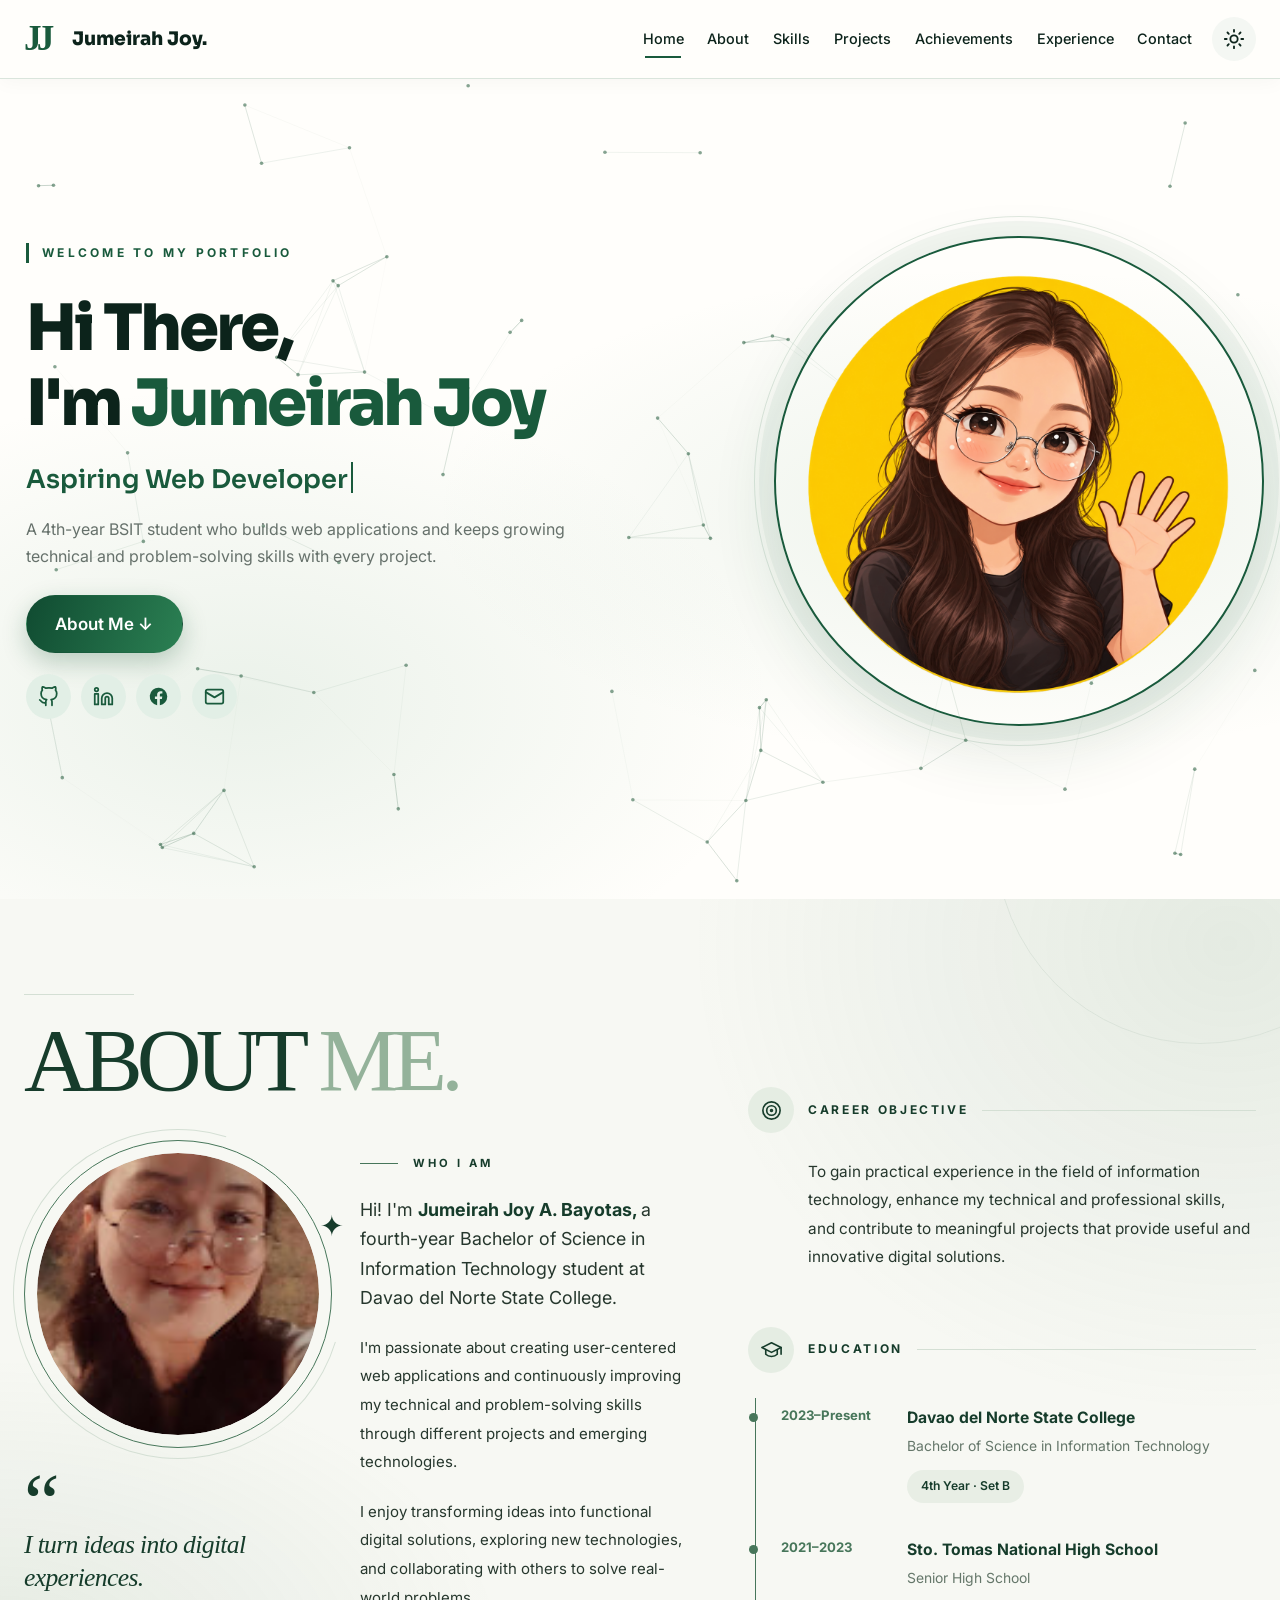
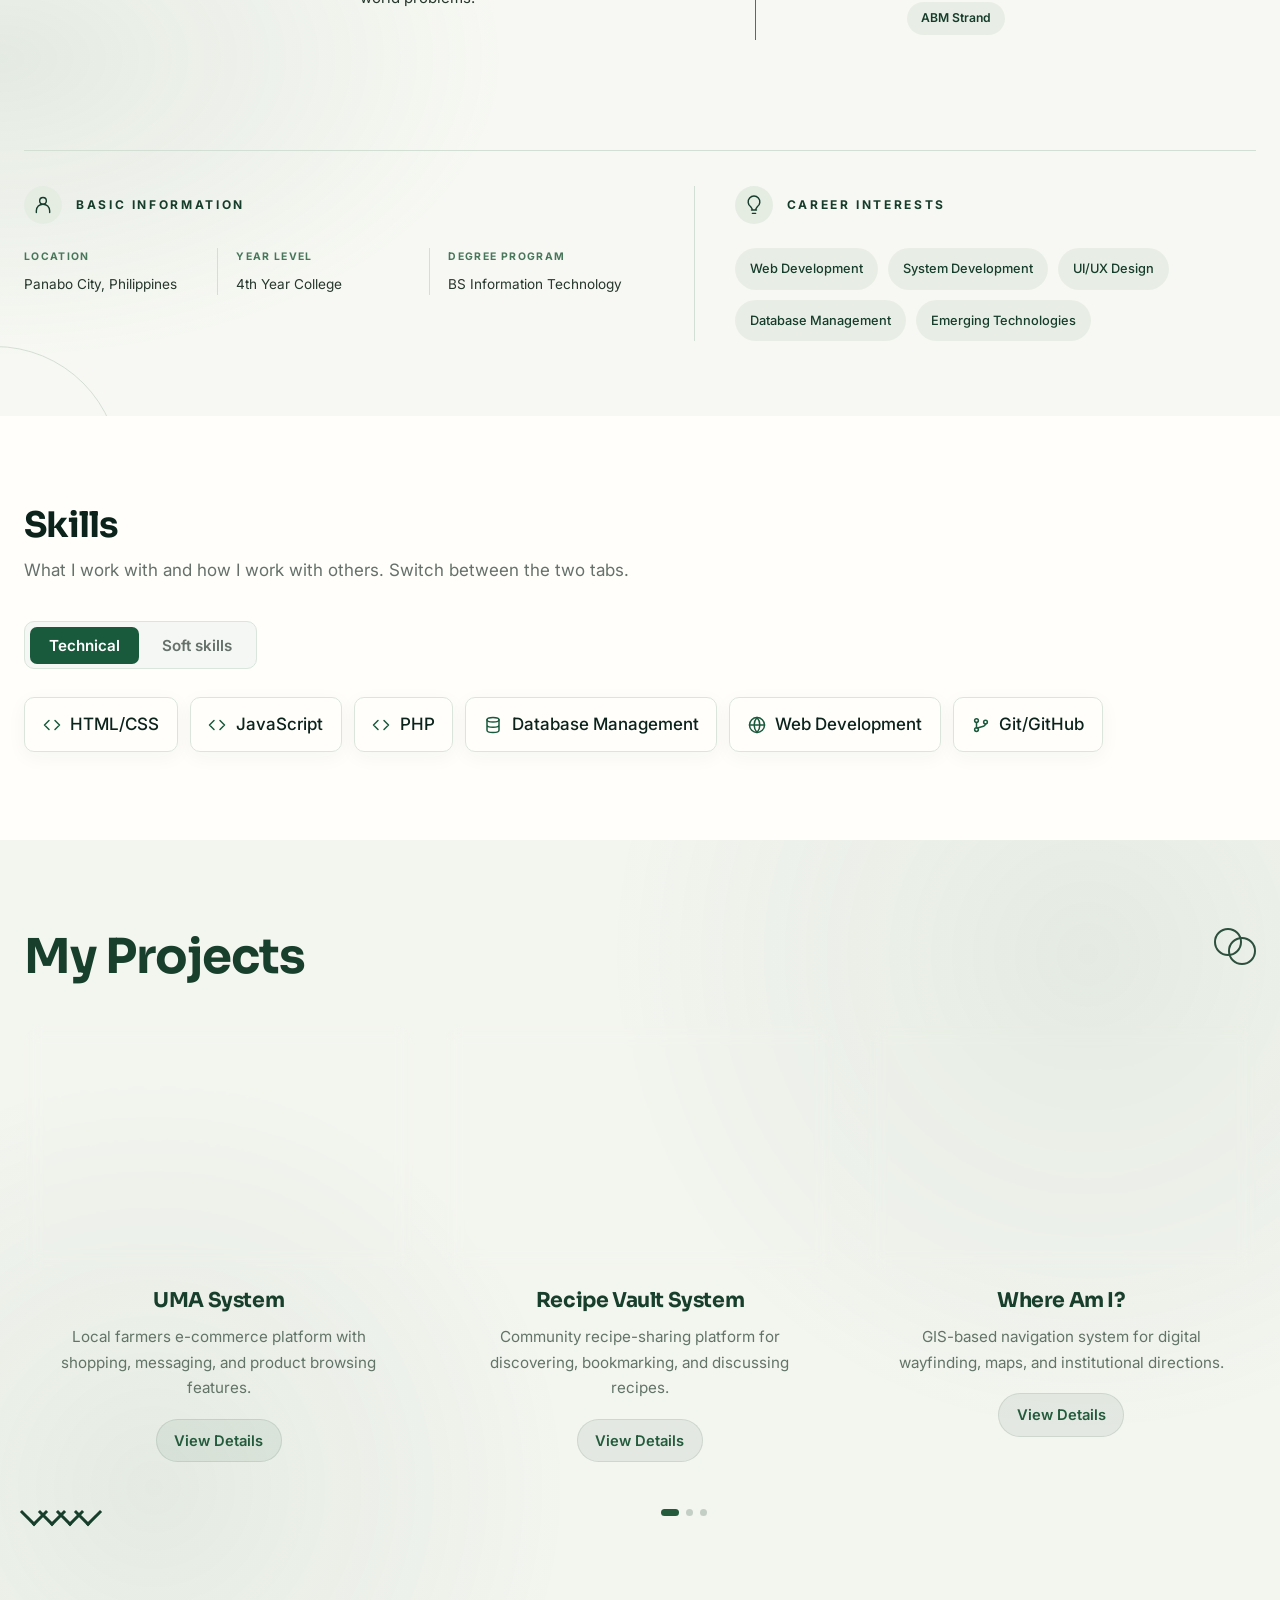
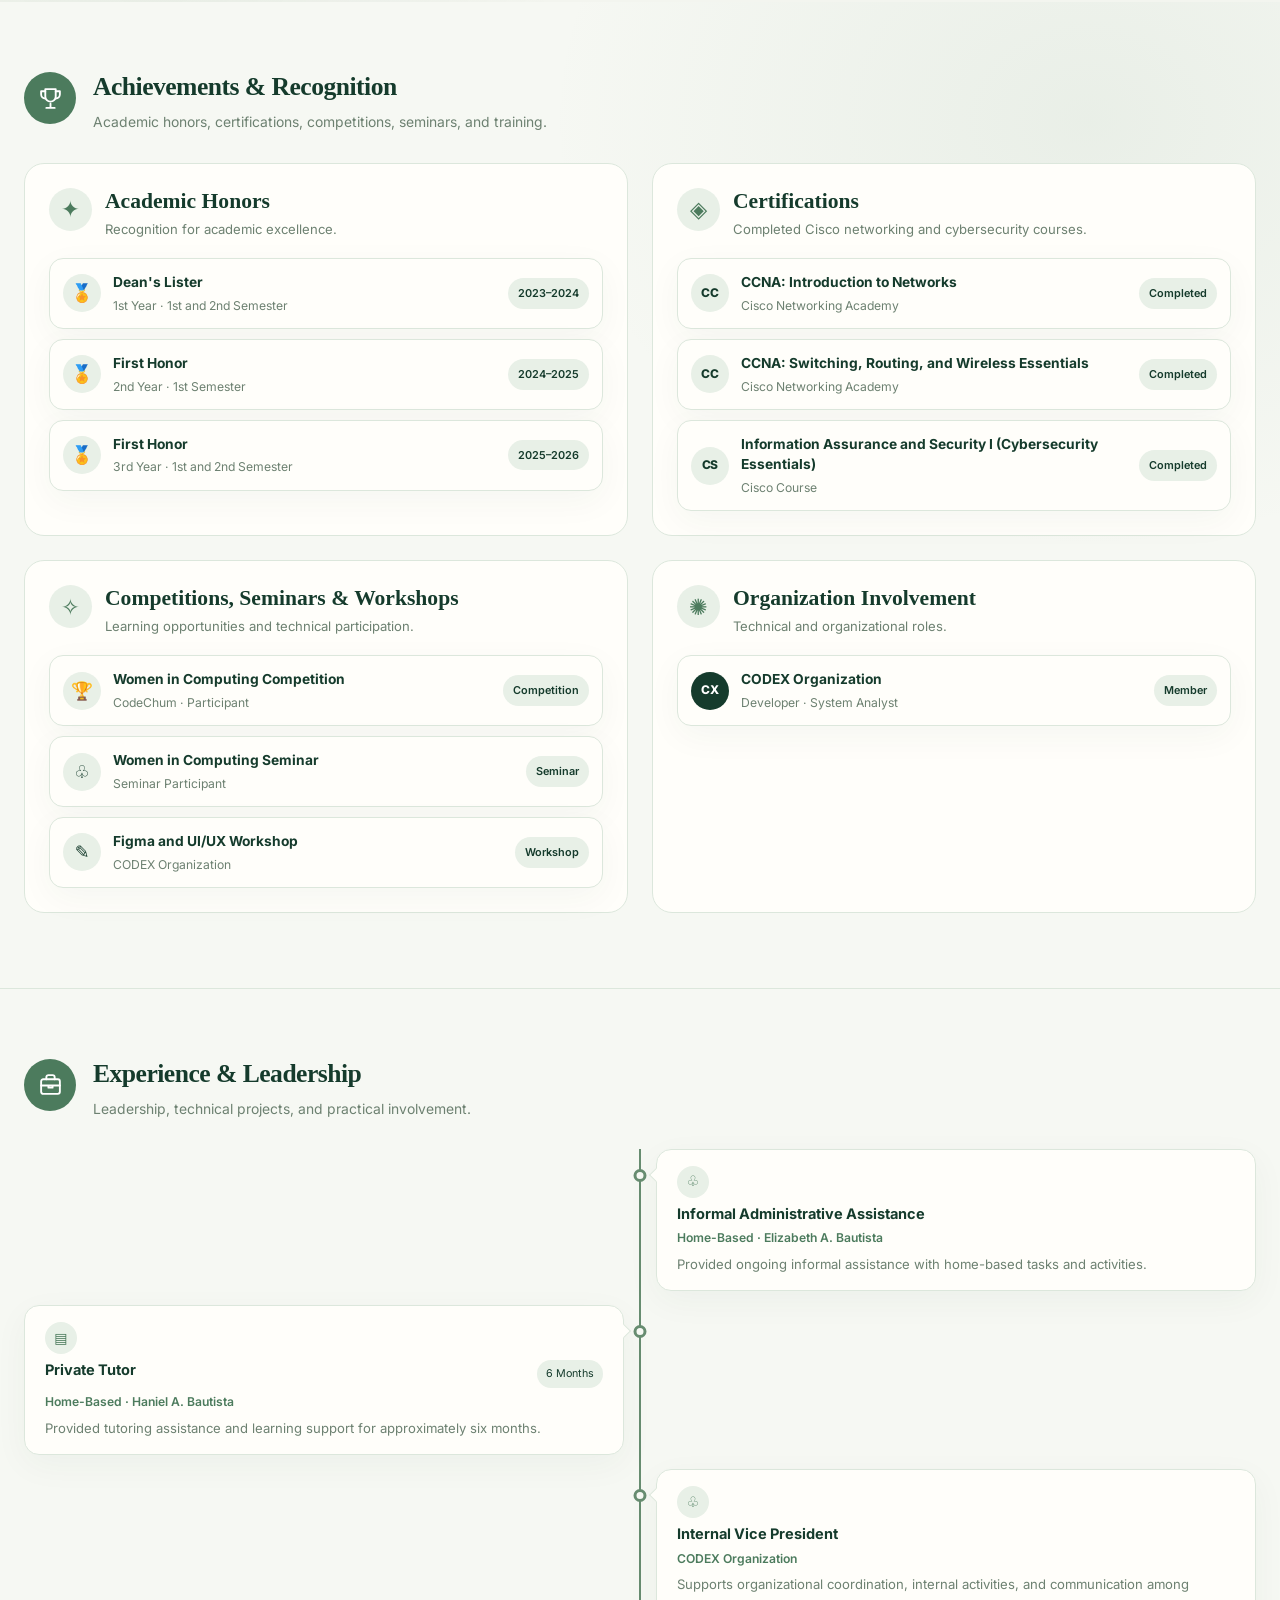
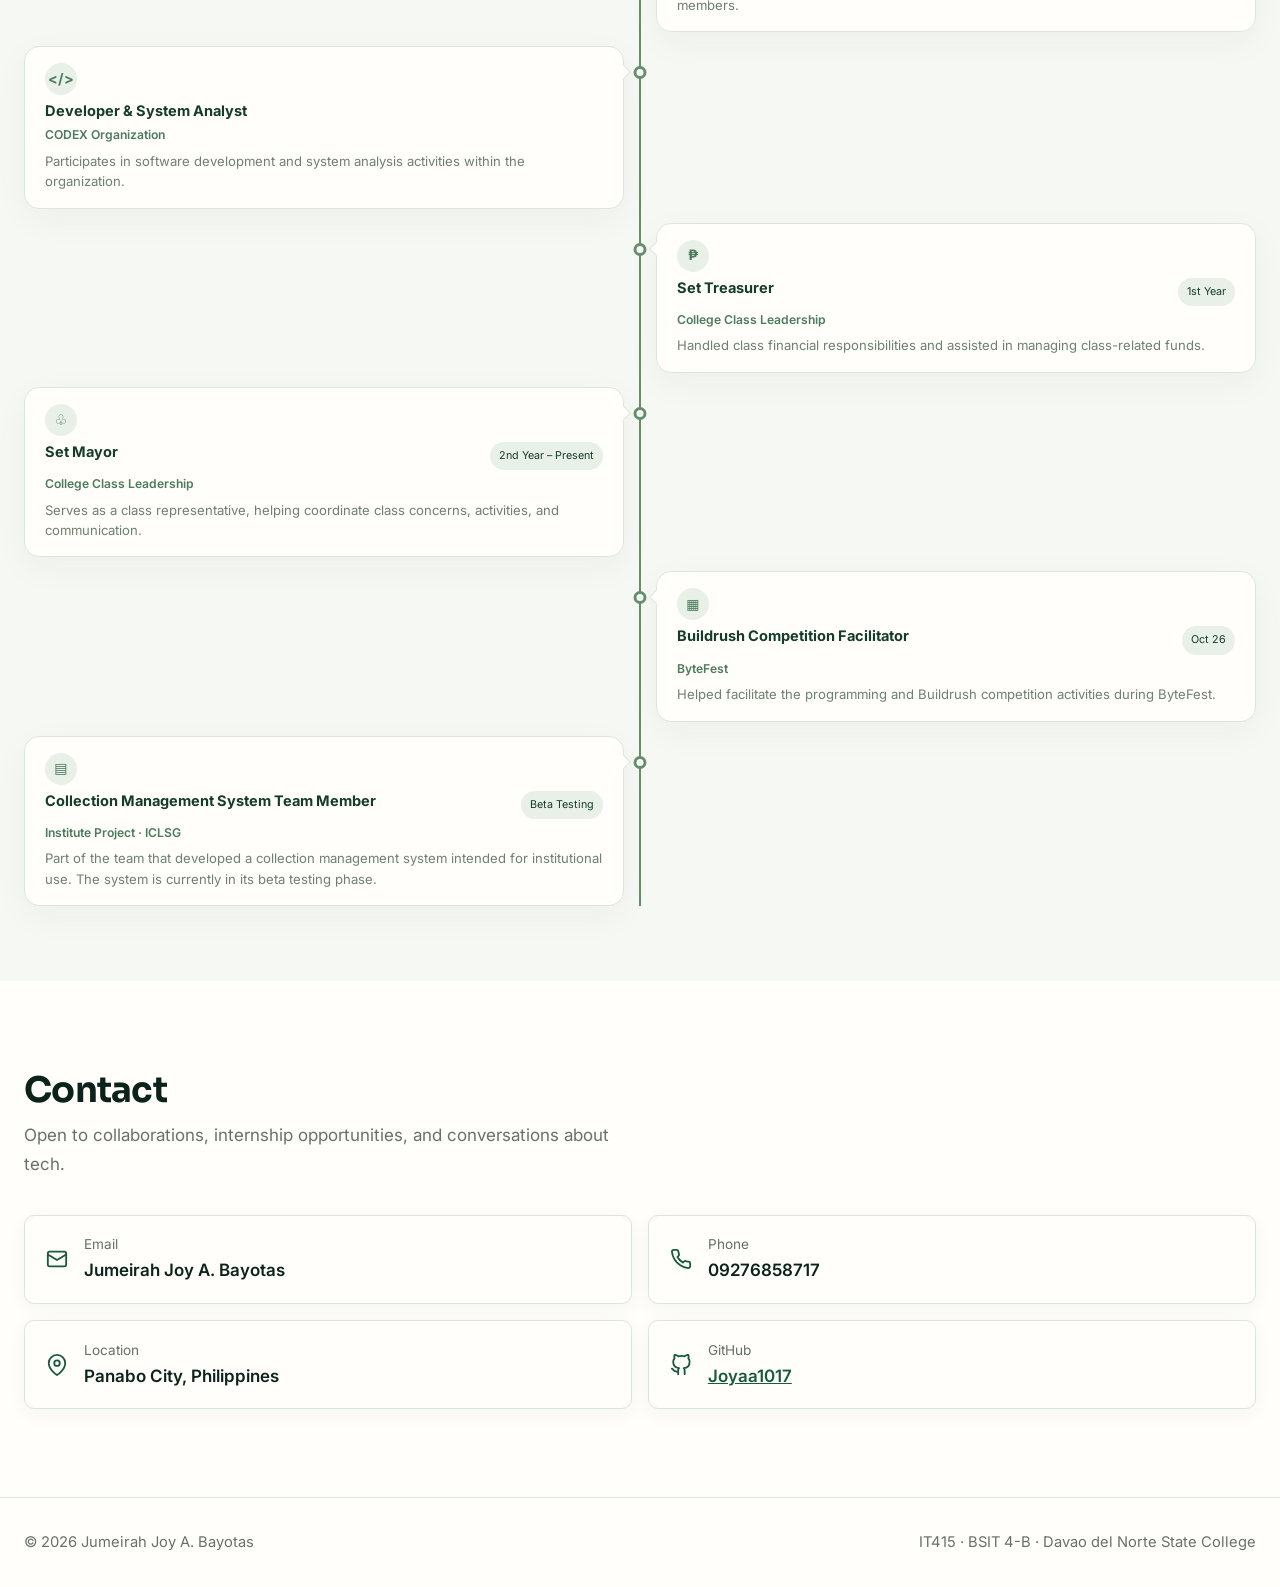
==== commit 87b08f9e: "Refine the structure of the html more" ====
--- a/muck/index.html
+++ b/muck/index.html
@@ -1,1343 +1,1060 @@
-<!DOCTYPE html>
+<!doctype html>
 <html lang="en">
- <head>
-  <meta charset="utf-8"/>
-  <meta content="width=device-width, initial-scale=1, viewport-fit=cover" name="viewport"/>
-  <title>
-   Jumeirah Joy A. Bayotas | BSIT Portfolio
-  </title>
-  <meta content="Portfolio of Jumeirah Joy A. Bayotas, a 4th-year BSIT student at Davao del Norte State College." name="description"/>
-  <link href="https://fonts.googleapis.com" rel="preconnect"/>
-  <link crossorigin="" href="https://fonts.gstatic.com" rel="preconnect"/>
-  <link href="https://fonts.googleapis.com/css2?family=Sora:wght@400;600;700;800&amp;family=Inter:wght@400;500;600&amp;display=swap" rel="stylesheet"/>
-  <link href="style.css" rel="stylesheet"/>
- </head>
- <body>
-  <svg aria-hidden="true" height="0" style="position:absolute" width="0">
-   <symbol id="i-sun" viewbox="0 0 24 24">
-    <circle cx="12" cy="12" r="4">
-    </circle>
-    <path d="M12 2v2M12 20v2M4.9 4.9l1.4 1.4M17.7 17.7l1.4 1.4M2 12h2M20 12h2M4.9 19.1l1.4-1.4M17.7 6.3l1.4-1.4">
-    </path>
-   </symbol>
-   <symbol id="i-moon" viewbox="0 0 24 24">
-    <path d="M21 12.8A9 9 0 1 1 11.2 3a7 7 0 0 0 9.8 9.8z">
-    </path>
-   </symbol>
-   <symbol id="i-menu" viewbox="0 0 24 24">
-    <path d="M4 7h16M4 12h16M4 17h16">
-    </path>
-   </symbol>
-   <symbol id="i-x" viewbox="0 0 24 24">
-    <path d="M18 6 6 18M6 6l12 12">
-    </path>
-   </symbol>
-   <symbol id="i-up" viewbox="0 0 24 24">
-    <path d="m6 15 6-6 6 6">
-    </path>
-   </symbol>
-   <symbol id="i-check" viewbox="0 0 24 24">
-    <path d="m5 12 5 5 9-10">
-    </path>
-   </symbol>
-   <symbol id="i-code" viewbox="0 0 24 24">
-    <path d="m16 18 6-6-6-6M8 6l-6 6 6 6">
-    </path>
-   </symbol>
-   <symbol id="i-db" viewbox="0 0 24 24">
-    <ellipse cx="12" cy="5" rx="8" ry="3">
-    </ellipse>
-    <path d="M4 5v14c0 1.7 3.6 3 8 3s8-1.3 8-3V5M4 12c0 1.7 3.6 3 8 3s8-1.3 8-3">
-    </path>
-   </symbol>
-   <symbol id="i-globe" viewbox="0 0 24 24">
-    <circle cx="12" cy="12" r="10">
-    </circle>
-    <path d="M2 12h20M12 2a15 15 0 0 1 0 20 15 15 0 0 1 0-20">
-    </path>
-   </symbol>
-   <symbol id="i-git" viewbox="0 0 24 24">
-    <circle cx="6" cy="6" r="2.5">
-    </circle>
-    <circle cx="6" cy="18" r="2.5">
-    </circle>
-    <circle cx="18" cy="8" r="2.5">
-    </circle>
-    <path d="M6 8.5v7M18 10.5c0 4-6 3-11 6">
-    </path>
-   </symbol>
-   <symbol id="i-chat" viewbox="0 0 24 24">
-    <path d="M21 12a8 8 0 0 1-11.6 7.1L3 21l1.9-6A8 8 0 1 1 21 12z">
-    </path>
-   </symbol>
-   <symbol id="i-users" viewbox="0 0 24 24">
-    <path d="M17 21v-2a4 4 0 0 0-4-4H5a4 4 0 0 0-4 4v2">
-    </path>
-    <circle cx="9" cy="7" r="4">
-    </circle>
-    <path d="M23 21v-2a4 4 0 0 0-3-3.9M16 3.1a4 4 0 0 1 0 7.8">
-    </path>
-   </symbol>
-   <symbol id="i-puzzle" viewbox="0 0 24 24">
-    <path d="M12 3a2 2 0 0 1 2 2v1h4v4h-1a2 2 0 0 0 0 4h1v4h-4v-1a2 2 0 0 0-4 0v1H6v-4h1a2 2 0 0 0 0-4H6V6h4V5a2 2 0 0 1 2-2z">
-    </path>
-   </symbol>
-   <symbol id="i-clock" viewbox="0 0 24 24">
-    <circle cx="12" cy="12" r="10">
-    </circle>
-    <path d="M12 6v6l4 2">
-    </path>
-   </symbol>
-   <symbol id="i-shuffle" viewbox="0 0 24 24">
-    <path d="M16 3h5v5M4 20 21 3M21 16v5h-5M15 15l6 6M4 4l5 5">
-    </path>
-   </symbol>
-   <symbol id="i-cart" viewbox="0 0 24 24">
-    <circle cx="9" cy="21" r="1">
-    </circle>
-    <circle cx="20" cy="21" r="1">
-    </circle>
-    <path d="M1 1h4l2.7 13.4a2 2 0 0 0 2 1.6h9.7a2 2 0 0 0 2-1.6L23 6H6">
-    </path>
-   </symbol>
-   <symbol id="i-book" viewbox="0 0 24 24">
-    <path d="M4 19.5A2.5 2.5 0 0 1 6.5 17H20">
-    </path>
-    <path d="M6.5 2H20v20H6.5A2.5 2.5 0 0 1 4 19.5v-15A2.5 2.5 0 0 1 6.5 2z">
-    </path>
-   </symbol>
-   <symbol id="i-pin" viewbox="0 0 24 24">
-    <path d="M21 10c0 7-9 13-9 13s-9-6-9-13a9 9 0 0 1 18 0z">
-    </path>
-    <circle cx="12" cy="10" r="3">
-    </circle>
-   </symbol>
-   <symbol id="i-mail" viewbox="0 0 24 24">
-    <rect height="16" rx="2" width="20" x="2" y="4">
-    </rect>
-    <path d="m22 7-10 6L2 7">
-    </path>
-   </symbol>
-   <symbol id="i-phone" viewbox="0 0 24 24">
-    <path d="M22 16.9v3a2 2 0 0 1-2.2 2 19.8 19.8 0 0 1-8.6-3.1 19.5 19.5 0 0 1-6-6A19.8 19.8 0 0 1 2.1 4.2 2 2 0 0 1 4.1 2h3a2 2 0 0 1 2 1.7c.1 1 .4 1.9.7 2.8a2 2 0 0 1-.5 2.1L8.1 9.9a16 16 0 0 0 6 6l1.3-1.3a2 2 0 0 1 2.1-.4c.9.3 1.8.6 2.8.7a2 2 0 0 1 1.7 2z">
-    </path>
-   </symbol>
-   <symbol id="i-gh" viewbox="0 0 24 24">
-    <path d="M9 19c-5 1.5-5-2.5-7-3m14 6v-3.9a3.4 3.4 0 0 0-1-2.6c3.1-.3 6.4-1.5 6.4-7A5.4 5.4 0 0 0 20 4.8 5 5 0 0 0 19.9 1S18.7.7 16 2.5a13.4 13.4 0 0 0-7 0C6.3.7 5.1 1 5.1 1A5 5 0 0 0 5 4.8a5.4 5.4 0 0 0-1.5 3.7c0 5.4 3.3 6.6 6.4 7a3.4 3.4 0 0 0-1 2.6V22">
-    </path>
-   </symbol>
-   <symbol id="i-in" viewbox="0 0 24 24">
-    <path d="M16 8a6 6 0 0 1 6 6v7h-4v-7a2 2 0 0 0-4 0v7h-4v-7a6 6 0 0 1 6-6z">
-    </path>
-    <rect height="12" width="4" x="2" y="9">
-    </rect>
-    <circle cx="4" cy="4" r="2">
-    </circle>
-   </symbol>
-  </svg>
-  <a class="skip" href="#main">
-   Skip to content
-  </a>
-  <div id="progress">
-  </div>
-  <header>
-   <nav aria-label="Main navigation" class="container nav">
-    <a class="brand" href="#home">
-     <span aria-hidden="true" class="brand-monogram">
-      JJ
-     </span>
-     <span>
-      Jumeirah Joy.
-     </span>
-    </a>
-    <div class="right">
-     <ul class="links" id="links">
-      <li>
-       <a href="#home">
-        Home
-       </a>
-      </li>
-      <li>
-       <a href="#about">
-        About
-       </a>
-      </li>
-      <li>
-       <a href="#skills">
-        Skills
-       </a>
-      </li>
-      <li>
-       <a href="#projects">
-        Projects
-       </a>
-      </li>
-      <li>
-       <a href="#achievements">
-        Achievements
-       </a>
-      </li>
-      <li>
-       <a href="#experience">
-        Experience
-       </a>
-      </li>
-      <li>
-       <a href="#contact">
-        Contact
-       </a>
-      </li>
-     </ul>
-     <button aria-label="Toggle light or dark theme" class="icon-btn" id="theme">
-      <svg class="ico sun">
-       <use href="#i-sun">
-       </use>
-      </svg>
-      <svg class="ico moon">
-       <use href="#i-moon">
-       </use>
-      </svg>
-     </button>
-     <button aria-controls="links" aria-expanded="false" aria-label="Toggle menu" class="icon-btn" id="menuBtn">
-      <svg class="ico">
-       <use href="#i-menu">
-       </use>
-      </svg>
-     </button>
-    </div>
-   </nav>
-  </header>
-  <main id="main">
-   <section class="hero" id="home">
-    <canvas aria-hidden="true" id="net">
-    </canvas>
-    <div class="container hero-grid">
-     <div class="hero-copy">
-      <p class="eyebrow">
-       Welcome to my portfolio
-      </p>
-      <h1>
-       Hi There,
-       <br/>
-       I'm
-       <span>
-        Jumeirah Joy
-       </span>
-      </h1>
-      <p aria-live="off" class="typed" id="typed">
-       Aspiring Web Developer
-      </p>
-      <p class="intro">
-       A 4th-year BSIT student who builds web applications and keeps growing technical and problem-solving skills with every project.
-      </p>
-      <div class="actions">
-       <a class="btn primary" href="#about">
-        About Me
-        <span aria-hidden="true">
-         ↓
-        </span>
-       </a>
-      </div>
-      <div aria-label="Social links" class="socials">
-       <!-- GitHub -->
-       <a aria-label="GitHub profile" href="https://github.com/Joyaa1017" rel="noopener noreferrer" target="_blank">
-        <svg aria-hidden="true" class="ico">
-         <use href="#i-gh">
-         </use>
-        </svg>
-       </a>
-       <!-- LinkedIn -->
-       <a aria-label="LinkedIn profile" href="https://www.linkedin.com/in/jumeirah-joy-bayotas-a69990369/" rel="noopener noreferrer" target="_blank">
-        <svg aria-hidden="true" class="ico">
-         <use href="#i-in">
-         </use>
-        </svg>
-       </a>
-       <!-- Facebook -->
-       <a aria-label="Facebook profile" href="https://www.facebook.com/profile.php?id=61590598911034" rel="noopener noreferrer" target="_blank">
-        <svg aria-hidden="true" class="ico" viewbox="0 0 24 24" xmlns="http://www.w3.org/2000/svg">
-         <path d="M22 12a10 10 0 1 0-11.56 9.88v-6.99H7.9V12h2.54V9.8c0-2.5 1.49-3.89 3.77-3.89 1.09 0 2.23.19 2.23.19v2.46h-1.26c-1.24 0-1.63.77-1.63 1.56V12h2.77l-.44 2.89h-2.33v6.99A10 10 0 0 0 22 12Z" fill="currentColor" stroke="none">
-         </path>
-        </svg>
-       </a>
-       <!-- Gmail -->
-       <a aria-label="Send email" href="mailto:jumeirahjoybayotas@gmail.com">
-        <svg aria-hidden="true" class="ico">
-         <use href="#i-mail">
-         </use>
-        </svg>
-       </a>
-      </div>
-     </div>
-     <!-- Replace the placeholder with <img src="your-photo.jpg" alt="Portrait of Jumeirah Joy A. Bayotas"> when ready. -->
-     <div class="portrait-wrap">
-      <img alt="Illustrated portrait of Jumeirah Joy A. Bayotas" class="hero-profile-img" fetchpriority="high" src="img/Me.png"/>
-     </div>
-    </div>
-   </section>
-   <section class="section editorial-about" id="about">
-    <div class="container">
-     <!-- SECTION LABEL -->
-     <div class="editorial-eyebrow reveal">
-      <span class="eyebrow-line">
-      </span>
-     </div>
-     <!-- MAIN EDITORIAL LAYOUT -->
-     <div class="editorial-main">
-      <!-- LEFT COLUMN -->
-      <div class="editorial-left">
-       <!-- OVERSIZED HEADING -->
-       <div class="editorial-title reveal">
-        <h2>
-         ABOUT
-         <span>
-          ME.
-         </span>
-        </h2>
-       </div>
-       <!-- PHOTO AND INTRODUCTION -->
-       <div class="editorial-intro-grid">
-        <!-- PROFILE PHOTO PLACEHOLDER -->
-        <div class="editorial-photo-area reveal">
-         <div class="editorial-photo-ring">
-          <div class="editorial-photo">
-           <img alt="Photograph of Jumeirah Joy A. Bayotas" class="about-profile-img" decoding="async" loading="lazy" src="img/Me.jpg"/>
+  <head>
+    <meta charset="utf-8" />
+    <meta
+      content="width=device-width, initial-scale=1, viewport-fit=cover"
+      name="viewport"
+    />
+    <title>Jumeirah Joy A. Bayotas | BSIT Portfolio</title>
+    <meta
+      content="Portfolio of Jumeirah Joy A. Bayotas, a 4th-year BSIT student at Davao del Norte State College."
+      name="description"
+    />
+    <link href="https://fonts.googleapis.com" rel="preconnect" />
+    <link crossorigin="" href="https://fonts.gstatic.com" rel="preconnect" />
+    <link
+      href="https://fonts.googleapis.com/css2?family=Sora:wght@400;600;700;800&amp;family=Inter:wght@400;500;600&amp;display=swap"
+      rel="stylesheet"
+    />
+    <link href="style_cleaned.css" rel="stylesheet" />
+  </head>
+  <body>
+    <svg aria-hidden="true" height="0" style="position: absolute" width="0">
+      <symbol id="i-sun" viewbox="0 0 24 24">
+        <circle cx="12" cy="12" r="4"></circle>
+        <path
+          d="M12 2v2M12 20v2M4.9 4.9l1.4 1.4M17.7 17.7l1.4 1.4M2 12h2M20 12h2M4.9 19.1l1.4-1.4M17.7 6.3l1.4-1.4"
+        ></path>
+      </symbol>
+      <symbol id="i-moon" viewbox="0 0 24 24">
+        <path d="M21 12.8A9 9 0 1 1 11.2 3a7 7 0 0 0 9.8 9.8z"></path>
+      </symbol>
+      <symbol id="i-menu" viewbox="0 0 24 24">
+        <path d="M4 7h16M4 12h16M4 17h16"></path>
+      </symbol>
+      <symbol id="i-x" viewbox="0 0 24 24">
+        <path d="M18 6 6 18M6 6l12 12"></path>
+      </symbol>
+      <symbol id="i-up" viewbox="0 0 24 24">
+        <path d="m6 15 6-6 6 6"></path>
+      </symbol>
+      <symbol id="i-check" viewbox="0 0 24 24">
+        <path d="m5 12 5 5 9-10"></path>
+      </symbol>
+      <symbol id="i-code" viewbox="0 0 24 24">
+        <path d="m16 18 6-6-6-6M8 6l-6 6 6 6"></path>
+      </symbol>
+      <symbol id="i-db" viewbox="0 0 24 24">
+        <ellipse cx="12" cy="5" rx="8" ry="3"></ellipse>
+        <path
+          d="M4 5v14c0 1.7 3.6 3 8 3s8-1.3 8-3V5M4 12c0 1.7 3.6 3 8 3s8-1.3 8-3"
+        ></path>
+      </symbol>
+      <symbol id="i-globe" viewbox="0 0 24 24">
+        <circle cx="12" cy="12" r="10"></circle>
+        <path d="M2 12h20M12 2a15 15 0 0 1 0 20 15 15 0 0 1 0-20"></path>
+      </symbol>
+      <symbol id="i-git" viewbox="0 0 24 24">
+        <circle cx="6" cy="6" r="2.5"></circle>
+        <circle cx="6" cy="18" r="2.5"></circle>
+        <circle cx="18" cy="8" r="2.5"></circle>
+        <path d="M6 8.5v7M18 10.5c0 4-6 3-11 6"></path>
+      </symbol>
+      <symbol id="i-chat" viewbox="0 0 24 24">
+        <path d="M21 12a8 8 0 0 1-11.6 7.1L3 21l1.9-6A8 8 0 1 1 21 12z"></path>
+      </symbol>
+      <symbol id="i-users" viewbox="0 0 24 24">
+        <path d="M17 21v-2a4 4 0 0 0-4-4H5a4 4 0 0 0-4 4v2"></path>
+        <circle cx="9" cy="7" r="4"></circle>
+        <path d="M23 21v-2a4 4 0 0 0-3-3.9M16 3.1a4 4 0 0 1 0 7.8"></path>
+      </symbol>
+      <symbol id="i-puzzle" viewbox="0 0 24 24">
+        <path
+          d="M12 3a2 2 0 0 1 2 2v1h4v4h-1a2 2 0 0 0 0 4h1v4h-4v-1a2 2 0 0 0-4 0v1H6v-4h1a2 2 0 0 0 0-4H6V6h4V5a2 2 0 0 1 2-2z"
+        ></path>
+      </symbol>
+      <symbol id="i-clock" viewbox="0 0 24 24">
+        <circle cx="12" cy="12" r="10"></circle>
+        <path d="M12 6v6l4 2"></path>
+      </symbol>
+      <symbol id="i-shuffle" viewbox="0 0 24 24">
+        <path d="M16 3h5v5M4 20 21 3M21 16v5h-5M15 15l6 6M4 4l5 5"></path>
+      </symbol>
+      <symbol id="i-cart" viewbox="0 0 24 24">
+        <circle cx="9" cy="21" r="1"></circle>
+        <circle cx="20" cy="21" r="1"></circle>
+        <path
+          d="M1 1h4l2.7 13.4a2 2 0 0 0 2 1.6h9.7a2 2 0 0 0 2-1.6L23 6H6"
+        ></path>
+      </symbol>
+      <symbol id="i-book" viewbox="0 0 24 24">
+        <path d="M4 19.5A2.5 2.5 0 0 1 6.5 17H20"></path>
+        <path
+          d="M6.5 2H20v20H6.5A2.5 2.5 0 0 1 4 19.5v-15A2.5 2.5 0 0 1 6.5 2z"
+        ></path>
+      </symbol>
+      <symbol id="i-pin" viewbox="0 0 24 24">
+        <path d="M21 10c0 7-9 13-9 13s-9-6-9-13a9 9 0 0 1 18 0z"></path>
+        <circle cx="12" cy="10" r="3"></circle>
+      </symbol>
+      <symbol id="i-mail" viewbox="0 0 24 24">
+        <rect height="16" rx="2" width="20" x="2" y="4"></rect>
+        <path d="m22 7-10 6L2 7"></path>
+      </symbol>
+      <symbol id="i-phone" viewbox="0 0 24 24">
+        <path
+          d="M22 16.9v3a2 2 0 0 1-2.2 2 19.8 19.8 0 0 1-8.6-3.1 19.5 19.5 0 0 1-6-6A19.8 19.8 0 0 1 2.1 4.2 2 2 0 0 1 4.1 2h3a2 2 0 0 1 2 1.7c.1 1 .4 1.9.7 2.8a2 2 0 0 1-.5 2.1L8.1 9.9a16 16 0 0 0 6 6l1.3-1.3a2 2 0 0 1 2.1-.4c.9.3 1.8.6 2.8.7a2 2 0 0 1 1.7 2z"
+        ></path>
+      </symbol>
+      <symbol id="i-gh" viewbox="0 0 24 24">
+        <path
+          d="M9 19c-5 1.5-5-2.5-7-3m14 6v-3.9a3.4 3.4 0 0 0-1-2.6c3.1-.3 6.4-1.5 6.4-7A5.4 5.4 0 0 0 20 4.8 5 5 0 0 0 19.9 1S18.7.7 16 2.5a13.4 13.4 0 0 0-7 0C6.3.7 5.1 1 5.1 1A5 5 0 0 0 5 4.8a5.4 5.4 0 0 0-1.5 3.7c0 5.4 3.3 6.6 6.4 7a3.4 3.4 0 0 0-1 2.6V22"
+        ></path>
+      </symbol>
+      <symbol id="i-in" viewbox="0 0 24 24">
+        <path
+          d="M16 8a6 6 0 0 1 6 6v7h-4v-7a2 2 0 0 0-4 0v7h-4v-7a6 6 0 0 1 6-6z"
+        ></path>
+        <rect height="12" width="4" x="2" y="9"></rect>
+        <circle cx="4" cy="4" r="2"></circle>
+      </symbol>
+    </svg>
+    <a class="skip" href="#main"> Skip to content </a>
+    <div id="progress"></div>
+    <header>
+      <nav aria-label="Main navigation" class="container nav">
+        <a class="brand" href="#home">
+          <span aria-hidden="true" class="brand-monogram"> JJ </span>
+          <span> Jumeirah Joy. </span>
+        </a>
+        <div class="right">
+          <ul class="links" id="links">
+            <li>
+              <a href="#home"> Home </a>
+            </li>
+            <li>
+              <a href="#about"> About </a>
+            </li>
+            <li>
+              <a href="#skills"> Skills </a>
+            </li>
+            <li>
+              <a href="#projects"> Projects </a>
+            </li>
+            <li>
+              <a href="#achievements"> Achievements </a>
+            </li>
+            <li>
+              <a href="#experience"> Experience </a>
+            </li>
+            <li>
+              <a href="#contact"> Contact </a>
+            </li>
+          </ul>
+          <button
+            aria-label="Toggle light or dark theme"
+            class="icon-btn"
+            id="theme"
+          >
+            <svg class="ico sun">
+              <use href="#i-sun"></use>
+            </svg>
+            <svg class="ico moon">
+              <use href="#i-moon"></use>
+            </svg>
+          </button>
+          <button
+            aria-controls="links"
+            aria-expanded="false"
+            aria-label="Toggle menu"
+            class="icon-btn"
+            id="menuBtn"
+          >
+            <svg class="ico">
+              <use href="#i-menu"></use>
+            </svg>
+          </button>
+        </div>
+      </nav>
+    </header>
+    <main id="main">
+      <section class="hero" id="home">
+        <canvas aria-hidden="true" id="net"> </canvas>
+        <div class="container hero-grid">
+          <div class="hero-copy">
+            <p class="eyebrow">Welcome to my portfolio</p>
+            <h1>
+              Hi There,
+              <br />
+              I'm
+              <span> Jumeirah Joy </span>
+            </h1>
+            <p aria-live="off" class="typed" id="typed">
+              Aspiring Web Developer
+            </p>
+            <p class="intro">
+              A 4th-year BSIT student who builds web applications and keeps
+              growing technical and problem-solving skills with every project.
+            </p>
+            <div class="actions">
+              <a class="btn primary" href="#about">
+                About Me
+                <span aria-hidden="true"> ↓ </span>
+              </a>
+            </div>
+            <div aria-label="Social links" class="socials">
+              <!-- GitHub -->
+              <a
+                aria-label="GitHub profile"
+                href="https://github.com/Joyaa1017"
+                rel="noopener noreferrer"
+                target="_blank"
+              >
+                <svg aria-hidden="true" class="ico">
+                  <use href="#i-gh"></use>
+                </svg>
+              </a>
+              <!-- LinkedIn -->
+              <a
+                aria-label="LinkedIn profile"
+                href="https://www.linkedin.com/in/jumeirah-joy-bayotas-a69990369/"
+                rel="noopener noreferrer"
+                target="_blank"
+              >
+                <svg aria-hidden="true" class="ico">
+                  <use href="#i-in"></use>
+                </svg>
+              </a>
+              <!-- Facebook -->
+              <a
+                aria-label="Facebook profile"
+                href="https://www.facebook.com/profile.php?id=61590598911034"
+                rel="noopener noreferrer"
+                target="_blank"
+              >
+                <svg
+                  aria-hidden="true"
+                  class="ico"
+                  viewbox="0 0 24 24"
+                  xmlns="http://www.w3.org/2000/svg"
+                >
+                  <path
+                    d="M22 12a10 10 0 1 0-11.56 9.88v-6.99H7.9V12h2.54V9.8c0-2.5 1.49-3.89 3.77-3.89 1.09 0 2.23.19 2.23.19v2.46h-1.26c-1.24 0-1.63.77-1.63 1.56V12h2.77l-.44 2.89h-2.33v6.99A10 10 0 0 0 22 12Z"
+                    fill="currentColor"
+                    stroke="none"
+                  ></path>
+                </svg>
+              </a>
+              <!-- Gmail -->
+              <a
+                aria-label="Send email"
+                href="mailto:jumeirahjoybayotas@gmail.com"
+              >
+                <svg aria-hidden="true" class="ico">
+                  <use href="#i-mail"></use>
+                </svg>
+              </a>
+            </div>
           </div>
-          <span aria-hidden="true" class="photo-star">
-           ✦
-          </span>
-         </div>
-         <!-- PERSONAL QUOTE -->
-         <blockquote class="editorial-quote">
-          <span aria-hidden="true">
-           “
-          </span>
-          <p>
-           I turn ideas into
-                digital experiences.
-          </p>
-         </blockquote>
+          <!-- Replace the placeholder with <img src="your-photo.jpg" alt="Portrait of Jumeirah Joy A. Bayotas"> when ready. -->
+          <div class="portrait-wrap">
+            <img
+              alt="Illustrated portrait of Jumeirah Joy A. Bayotas"
+              class="hero-profile-img"
+              fetchpriority="high"
+              src="img/Me.png"
+            />
+          </div>
         </div>
-        <!-- WHO I AM -->
-        <div class="editorial-introduction reveal">
-         <div class="editorial-mini-heading">
-          <span class="mini-line">
-          </span>
-          <span>
-           WHO I AM
-          </span>
-         </div>
-         <p class="editorial-lead">
-          Hi! I'm
-          <strong>
-           Jumeirah Joy A. Bayotas,
-          </strong>
-          a fourth-year Bachelor of Science
-              in Information Technology student
-              at Davao del Norte State College.
-         </p>
-         <p>
-          I'm passionate about creating
-              user-centered web applications
-              and continuously improving my
-              technical and problem-solving
-              skills through different projects
-              and emerging technologies.
-         </p>
-         <p>
-          I enjoy transforming ideas into
-              functional digital solutions,
-              exploring new technologies,
-              and collaborating with others
-              to solve real-world problems.
-         </p>
-        </div>
-       </div>
-      </div>
-      <!-- RIGHT COLUMN -->
-      <div class="editorial-right">
-       <!-- CAREER OBJECTIVE -->
-       <div class="editorial-block reveal">
-        <div class="editorial-block-heading">
-         <span class="editorial-icon">
-          <svg viewbox="0 0 24 24">
-           <circle cx="12" cy="12" r="9">
-           </circle>
-           <circle cx="12" cy="12" r="5">
-           </circle>
-           <circle cx="12" cy="12" r="1">
-           </circle>
-          </svg>
-         </span>
-         <h3>
-          CAREER OBJECTIVE
-         </h3>
-         <span class="heading-line">
-         </span>
-        </div>
-        <p class="objective-text">
-         To gain practical experience in
-            the field of information technology,
-            enhance my technical and professional
-            skills, and contribute to meaningful
-            projects that provide useful and
-            innovative digital solutions.
-        </p>
-       </div>
-       <!-- EDUCATION -->
-       <div class="editorial-block reveal">
-        <div class="editorial-block-heading">
-         <span class="editorial-icon">
-          <svg viewbox="0 0 24 24">
-           <path d="m2 10 10-5 10 5-10 5-10-5z">
-           </path>
-           <path d="M6 12v5c3 3 9 3 12 0v-5">
-           </path>
-           <path d="M22 10v7">
-           </path>
-          </svg>
-         </span>
-         <h3>
-          EDUCATION
-         </h3>
-         <span class="heading-line">
-         </span>
-        </div>
-        <div class="education-timeline">
-         <!-- COLLEGE -->
-         <div class="education-entry">
-          <span class="timeline-dot">
-          </span>
-          <div class="education-year">
-           2023–Present
+      </section>
+      <section class="section editorial-about" id="about">
+        <div class="container">
+          <!-- SECTION LABEL -->
+          <div class="editorial-eyebrow reveal">
+            <span class="eyebrow-line"> </span>
           </div>
-          <div class="education-content">
-           <h4>
-            Davao del Norte State College
-           </h4>
-           <p>
-            Bachelor of Science in
-        Information Technology
-           </p>
-           <span class="education-pill">
-            4th Year · Set B
-           </span>
+          <!-- MAIN EDITORIAL LAYOUT -->
+          <div class="editorial-main">
+            <!-- LEFT COLUMN -->
+            <div class="editorial-left">
+              <!-- OVERSIZED HEADING -->
+              <div class="editorial-title reveal">
+                <h2>
+                  ABOUT
+                  <span> ME. </span>
+                </h2>
+              </div>
+              <!-- PHOTO AND INTRODUCTION -->
+              <div class="editorial-intro-grid">
+                <!-- PROFILE PHOTO PLACEHOLDER -->
+                <div class="editorial-photo-area reveal">
+                  <div class="editorial-photo-ring">
+                    <div class="editorial-photo">
+                      <img
+                        alt="Photograph of Jumeirah Joy A. Bayotas"
+                        class="about-profile-img"
+                        decoding="async"
+                        loading="lazy"
+                        src="img/Me.jpg"
+                      />
+                    </div>
+                    <span aria-hidden="true" class="photo-star"> ✦ </span>
+                  </div>
+                  <!-- PERSONAL QUOTE -->
+                  <blockquote class="editorial-quote">
+                    <span aria-hidden="true"> “ </span>
+                    <p>I turn ideas into digital experiences.</p>
+                  </blockquote>
+                </div>
+                <!-- WHO I AM -->
+                <div class="editorial-introduction reveal">
+                  <div class="editorial-mini-heading">
+                    <span class="mini-line"> </span>
+                    <span> WHO I AM </span>
+                  </div>
+                  <p class="editorial-lead">
+                    Hi! I'm
+                    <strong> Jumeirah Joy A. Bayotas, </strong>
+                    a fourth-year Bachelor of Science in Information Technology
+                    student at Davao del Norte State College.
+                  </p>
+                  <p>
+                    I'm passionate about creating user-centered web applications
+                    and continuously improving my technical and problem-solving
+                    skills through different projects and emerging technologies.
+                  </p>
+                  <p>
+                    I enjoy transforming ideas into functional digital
+                    solutions, exploring new technologies, and collaborating
+                    with others to solve real-world problems.
+                  </p>
+                </div>
+              </div>
+            </div>
+            <!-- RIGHT COLUMN -->
+            <div class="editorial-right">
+              <!-- CAREER OBJECTIVE -->
+              <div class="editorial-block reveal">
+                <div class="editorial-block-heading">
+                  <span class="editorial-icon">
+                    <svg viewbox="0 0 24 24">
+                      <circle cx="12" cy="12" r="9"></circle>
+                      <circle cx="12" cy="12" r="5"></circle>
+                      <circle cx="12" cy="12" r="1"></circle>
+                    </svg>
+                  </span>
+                  <h3>CAREER OBJECTIVE</h3>
+                  <span class="heading-line"> </span>
+                </div>
+                <p class="objective-text">
+                  To gain practical experience in the field of information
+                  technology, enhance my technical and professional skills, and
+                  contribute to meaningful projects that provide useful and
+                  innovative digital solutions.
+                </p>
+              </div>
+              <!-- EDUCATION -->
+              <div class="editorial-block reveal">
+                <div class="editorial-block-heading">
+                  <span class="editorial-icon">
+                    <svg viewbox="0 0 24 24">
+                      <path d="m2 10 10-5 10 5-10 5-10-5z"></path>
+                      <path d="M6 12v5c3 3 9 3 12 0v-5"></path>
+                      <path d="M22 10v7"></path>
+                    </svg>
+                  </span>
+                  <h3>EDUCATION</h3>
+                  <span class="heading-line"> </span>
+                </div>
+                <div class="education-timeline">
+                  <!-- COLLEGE -->
+                  <div class="education-entry">
+                    <span class="timeline-dot"> </span>
+                    <div class="education-year">2023–Present</div>
+                    <div class="education-content">
+                      <h4>Davao del Norte State College</h4>
+                      <p>Bachelor of Science in Information Technology</p>
+                      <span class="education-pill"> 4th Year · Set B </span>
+                    </div>
+                  </div>
+                  <!-- SENIOR HIGH SCHOOL -->
+                  <div class="education-entry">
+                    <span class="timeline-dot"> </span>
+                    <div class="education-year">2021–2023</div>
+                    <div class="education-content">
+                      <h4>Sto. Tomas National High School</h4>
+                      <p>Senior High School</p>
+                      <span class="education-pill"> ABM Strand </span>
+                    </div>
+                  </div>
+                </div>
+              </div>
+            </div>
           </div>
-         </div>
-         <!-- SENIOR HIGH SCHOOL -->
-         <div class="education-entry">
-          <span class="timeline-dot">
-          </span>
-          <div class="education-year">
-           2021–2023
-          </div>
-          <div class="education-content">
-           <h4>
-            Sto. Tomas National High School
-           </h4>
-           <p>
-            Senior High School
-           </p>
-           <span class="education-pill">
-            ABM Strand
-           </span>
-          </div>
-         </div>
-        </div>
-       </div>
-      </div>
-     </div>
-     <!-- BOTTOM INFORMATION AREA -->
-     <div class="editorial-bottom">
-      <!-- BASIC INFORMATION -->
-      <div class="editorial-bottom-block reveal">
-       <div class="editorial-block-heading">
-        <span class="editorial-icon small">
-         <svg viewbox="0 0 24 24">
-          <circle cx="12" cy="7" r="4">
-          </circle>
-          <path d="M4 21v-2a8 8 0 0 1 16 0v2">
-          </path>
-         </svg>
-        </span>
-        <h3>
-         BASIC INFORMATION
-        </h3>
-       </div>
-       <div class="basic-info-grid">
-        <div class="basic-info-item">
-         <span class="info-label">
-          LOCATION
-         </span>
-         <p>
-          Panabo City, Philippines
-         </p>
-        </div>
-        <div class="basic-info-item">
-         <span class="info-label">
-          YEAR LEVEL
-         </span>
-         <p>
-          4th Year College
-         </p>
-        </div>
-        <div class="basic-info-item">
-         <span class="info-label">
-          DEGREE PROGRAM
-         </span>
-         <p>
-          BS Information Technology
-         </p>
-        </div>
-       </div>
-      </div>
-      <!-- CAREER INTERESTS -->
-      <div class="editorial-bottom-block reveal">
-       <div class="editorial-block-heading">
-        <span class="editorial-icon small">
-         <svg viewbox="0 0 24 24">
-          <path d="M9 18h6M10 22h4M8 14
+          <!-- BOTTOM INFORMATION AREA -->
+          <div class="editorial-bottom">
+            <!-- BASIC INFORMATION -->
+            <div class="editorial-bottom-block reveal">
+              <div class="editorial-block-heading">
+                <span class="editorial-icon small">
+                  <svg viewbox="0 0 24 24">
+                    <circle cx="12" cy="7" r="4"></circle>
+                    <path d="M4 21v-2a8 8 0 0 1 16 0v2"></path>
+                  </svg>
+                </span>
+                <h3>BASIC INFORMATION</h3>
+              </div>
+              <div class="basic-info-grid">
+                <div class="basic-info-item">
+                  <span class="info-label"> LOCATION </span>
+                  <p>Panabo City, Philippines</p>
+                </div>
+                <div class="basic-info-item">
+                  <span class="info-label"> YEAR LEVEL </span>
+                  <p>4th Year College</p>
+                </div>
+                <div class="basic-info-item">
+                  <span class="info-label"> DEGREE PROGRAM </span>
+                  <p>BS Information Technology</p>
+                </div>
+              </div>
+            </div>
+            <!-- CAREER INTERESTS -->
+            <div class="editorial-bottom-block reveal">
+              <div class="editorial-block-heading">
+                <span class="editorial-icon small">
+                  <svg viewbox="0 0 24 24">
+                    <path
+                      d="M9 18h6M10 22h4M8 14
                    a7 7 0 1 1 8 0
                    c-1 1-2 2-2 4h-4
-                   c0-2-1-3-2-4z">
-          </path>
-         </svg>
-        </span>
-        <h3>
-         CAREER INTERESTS
-        </h3>
-       </div>
-       <div class="career-tags">
-        <span>
-         Web Development
-        </span>
-        <span>
-         System Development
-        </span>
-        <span>
-         UI/UX Design
-        </span>
-        <span>
-         Database Management
-        </span>
-        <span>
-         Emerging Technologies
-        </span>
-       </div>
-      </div>
-     </div>
-    </div>
-   </section>
-   <section class="section" id="skills">
-    <div class="container reveal">
-     <h2>
-      Skills
-     </h2>
-     <p class="lead">
-      What I work with and how I work with others. Switch between the two tabs.
-     </p>
-     <div aria-label="Skill categories" class="tabs" role="tablist">
-      <button aria-controls="p1" aria-selected="true" class="tab" id="t1" role="tab">
-       Technical
-      </button>
-      <button aria-controls="p2" aria-selected="false" class="tab" id="t2" role="tab" tabindex="-1">
-       Soft skills
-      </button>
-     </div>
-     <ul aria-labelledby="t1" class="skill-panel show" id="p1" role="tabpanel">
-      <li class="skill">
-       <svg class="ico">
-        <use href="#i-code">
-        </use>
-       </svg>
-       HTML/CSS
-      </li>
-      <li class="skill">
-       <svg class="ico">
-        <use href="#i-code">
-        </use>
-       </svg>
-       JavaScript
-      </li>
-      <li class="skill">
-       <svg class="ico">
-        <use href="#i-code">
-        </use>
-       </svg>
-       PHP
-      </li>
-      <li class="skill">
-       <svg class="ico">
-        <use href="#i-db">
-        </use>
-       </svg>
-       Database Management
-      </li>
-      <li class="skill">
-       <svg class="ico">
-        <use href="#i-globe">
-        </use>
-       </svg>
-       Web Development
-      </li>
-      <li class="skill">
-       <svg class="ico">
-        <use href="#i-git">
-        </use>
-       </svg>
-       Git/GitHub
-      </li>
-     </ul>
-     <ul aria-labelledby="t2" class="skill-panel" id="p2" role="tabpanel">
-      <li class="skill">
-       <svg class="ico">
-        <use href="#i-chat">
-        </use>
-       </svg>
-       Communication
-      </li>
-      <li class="skill">
-       <svg class="ico">
-        <use href="#i-users">
-        </use>
-       </svg>
-       Teamwork
-      </li>
-      <li class="skill">
-       <svg class="ico">
-        <use href="#i-puzzle">
-        </use>
-       </svg>
-       Problem-Solving
-      </li>
-      <li class="skill">
-       <svg class="ico">
-        <use href="#i-clock">
-        </use>
-       </svg>
-       Time Management
-      </li>
-      <li class="skill">
-       <svg class="ico">
-        <use href="#i-shuffle">
-        </use>
-       </svg>
-       Adaptability
-      </li>
-     </ul>
-    </div>
-   </section>
-   <section class="section projects-showcase" id="projects">
-    <div class="container reveal">
-     <div class="projects-header">
-      <h2>
-       My Projects
-      </h2>
-      <div aria-hidden="true" class="projects-ring">
-       <span>
-       </span>
-       <span>
-       </span>
-      </div>
-     </div>
-     <div class="projects-grid">
-      <article class="showcase-card featured">
-       <div class="project-frame">
-        <img alt="UMA System preview" src="img/UMA.png"/>
-       </div>
-       <h3>
-        UMA System
-       </h3>
-       <p>
-        Local farmers e-commerce platform with shopping, messaging, and product browsing features.
-       </p>
-       <button class="more showcase-btn" data-project="uma">
-        View Details
-       </button>
-      </article>
-      <article class="showcase-card">
-       <div class="project-frame">
-        <img alt="Recipe Vault System preview" src="img/recipe_vault.png"/>
-       </div>
-       <h3>
-        Recipe Vault System
-       </h3>
-       <p>
-        Community recipe-sharing platform for discovering, bookmarking, and discussing recipes.
-       </p>
-       <button class="more showcase-btn" data-project="vault">
-        View Details
-       </button>
-      </article>
-      <article class="showcase-card">
-       <div class="project-frame">
-        <img alt="Where Am I system preview" src="img/Where_Am_I.png"/>
-       </div>
-       <h3>
-        Where Am I?
-       </h3>
-       <p>
-        GIS-based navigation system for digital wayfinding, maps, and institutional directions.
-       </p>
-       <button class="more showcase-btn" data-project="gis">
-        View Details
-       </button>
-      </article>
-     </div>
-     <div class="projects-footer-decor">
-      <div aria-hidden="true" class="zigzag">
-       <span>
-       </span>
-       <span>
-       </span>
-       <span>
-       </span>
-       <span>
-       </span>
-      </div>
-      <div aria-hidden="true" class="project-dots">
-       <span class="active">
-       </span>
-       <span>
-       </span>
-       <span>
-       </span>
-      </div>
-     </div>
-    </div>
-   </section>
-   <!-- ==========================================
+                   c0-2-1-3-2-4z"
+                    ></path>
+                  </svg>
+                </span>
+                <h3>CAREER INTERESTS</h3>
+              </div>
+              <div class="career-tags">
+                <span> Web Development </span>
+                <span> System Development </span>
+                <span> UI/UX Design </span>
+                <span> Database Management </span>
+                <span> Emerging Technologies </span>
+              </div>
+            </div>
+          </div>
+        </div>
+      </section>
+      <section class="section" id="skills">
+        <div class="container reveal">
+          <h2>Skills</h2>
+          <p class="lead">
+            What I work with and how I work with others. Switch between the two
+            tabs.
+          </p>
+          <div aria-label="Skill categories" class="tabs" role="tablist">
+            <button
+              aria-controls="p1"
+              aria-selected="true"
+              class="tab"
+              id="t1"
+              role="tab"
+            >
+              Technical
+            </button>
+            <button
+              aria-controls="p2"
+              aria-selected="false"
+              class="tab"
+              id="t2"
+              role="tab"
+              tabindex="-1"
+            >
+              Soft skills
+            </button>
+          </div>
+          <ul
+            aria-labelledby="t1"
+            class="skill-panel show"
+            id="p1"
+            role="tabpanel"
+          >
+            <li class="skill">
+              <svg class="ico">
+                <use href="#i-code"></use>
+              </svg>
+              HTML/CSS
+            </li>
+            <li class="skill">
+              <svg class="ico">
+                <use href="#i-code"></use>
+              </svg>
+              JavaScript
+            </li>
+            <li class="skill">
+              <svg class="ico">
+                <use href="#i-code"></use>
+              </svg>
+              PHP
+            </li>
+            <li class="skill">
+              <svg class="ico">
+                <use href="#i-db"></use>
+              </svg>
+              Database Management
+            </li>
+            <li class="skill">
+              <svg class="ico">
+                <use href="#i-globe"></use>
+              </svg>
+              Web Development
+            </li>
+            <li class="skill">
+              <svg class="ico">
+                <use href="#i-git"></use>
+              </svg>
+              Git/GitHub
+            </li>
+          </ul>
+          <ul aria-labelledby="t2" class="skill-panel" id="p2" role="tabpanel">
+            <li class="skill">
+              <svg class="ico">
+                <use href="#i-chat"></use>
+              </svg>
+              Communication
+            </li>
+            <li class="skill">
+              <svg class="ico">
+                <use href="#i-users"></use>
+              </svg>
+              Teamwork
+            </li>
+            <li class="skill">
+              <svg class="ico">
+                <use href="#i-puzzle"></use>
+              </svg>
+              Problem-Solving
+            </li>
+            <li class="skill">
+              <svg class="ico">
+                <use href="#i-clock"></use>
+              </svg>
+              Time Management
+            </li>
+            <li class="skill">
+              <svg class="ico">
+                <use href="#i-shuffle"></use>
+              </svg>
+              Adaptability
+            </li>
+          </ul>
+        </div>
+      </section>
+      <section class="section projects-showcase" id="projects">
+        <div class="container reveal">
+          <div class="projects-header">
+            <h2>My Projects</h2>
+            <div aria-hidden="true" class="projects-ring">
+              <span> </span>
+              <span> </span>
+            </div>
+          </div>
+          <div class="projects-grid">
+            <article class="showcase-card featured">
+              <div class="project-frame">
+                <img alt="UMA System preview" src="img/UMA.png" />
+              </div>
+              <h3>UMA System</h3>
+              <p>
+                Local farmers e-commerce platform with shopping, messaging, and
+                product browsing features.
+              </p>
+              <button class="more showcase-btn" data-project="uma">
+                View Details
+              </button>
+            </article>
+            <article class="showcase-card">
+              <div class="project-frame">
+                <img
+                  alt="Recipe Vault System preview"
+                  src="img/recipe_vault.png"
+                />
+              </div>
+              <h3>Recipe Vault System</h3>
+              <p>
+                Community recipe-sharing platform for discovering, bookmarking,
+                and discussing recipes.
+              </p>
+              <button class="more showcase-btn" data-project="vault">
+                View Details
+              </button>
+            </article>
+            <article class="showcase-card">
+              <div class="project-frame">
+                <img alt="Where Am I system preview" src="img/Where_Am_I.png" />
+              </div>
+              <h3>Where Am I?</h3>
+              <p>
+                GIS-based navigation system for digital wayfinding, maps, and
+                institutional directions.
+              </p>
+              <button class="more showcase-btn" data-project="gis">
+                View Details
+              </button>
+            </article>
+          </div>
+          <div class="projects-footer-decor">
+            <div aria-hidden="true" class="zigzag">
+              <span> </span>
+              <span> </span>
+              <span> </span>
+              <span> </span>
+            </div>
+            <div aria-hidden="true" class="project-dots">
+              <span class="active"> </span>
+              <span> </span>
+              <span> </span>
+            </div>
+          </div>
+        </div>
+      </section>
+      <!-- ==========================================
      ACHIEVEMENTS SECTION
 ========================================== -->
-   <section class="section journey-section achievements-section" id="achievements">
-    <div class="container">
-     <!-- TWO-COLUMN ACHIEVEMENTS GRID -->
-     <div class="achievement-column">
-      <div class="journey-column-heading reveal">
-       <div class="journey-heading-icon">
-        <svg viewbox="0 0 24 24">
-         <path d="M8 21h8M12 17v4M7 3h10v7a5 5 0 0 1-10 0V3z">
-         </path>
-         <path d="M7 5H3v3a4 4 0 0 0 4 4M17 5h4v3a4 4 0 0 1-4 4">
-         </path>
-        </svg>
-       </div>
-       <div>
-        <h3>
-         Achievements &amp; Recognition
-        </h3>
-        <p>
-         Academic honors, certifications,
-              competitions, seminars, and training.
-        </p>
-       </div>
-      </div>
-      <!-- ACADEMIC HONORS -->
-      <div class="achievement-group reveal">
-       <div class="achievement-group-title">
-        <span class="achievement-group-icon">
-         ✦
-        </span>
-        <div>
-         <h4>
-          Academic Honors
-         </h4>
-         <p>
-          Recognition for academic excellence.
-         </p>
+      <section
+        class="section journey-section achievements-section"
+        id="achievements"
+      >
+        <div class="container">
+          <!-- TWO-COLUMN ACHIEVEMENTS GRID -->
+          <div class="achievement-column">
+            <div class="journey-column-heading reveal">
+              <div class="journey-heading-icon">
+                <svg viewbox="0 0 24 24">
+                  <path d="M8 21h8M12 17v4M7 3h10v7a5 5 0 0 1-10 0V3z"></path>
+                  <path
+                    d="M7 5H3v3a4 4 0 0 0 4 4M17 5h4v3a4 4 0 0 1-4 4"
+                  ></path>
+                </svg>
+              </div>
+              <div>
+                <h3>Achievements &amp; Recognition</h3>
+                <p>
+                  Academic honors, certifications, competitions, seminars, and
+                  training.
+                </p>
+              </div>
+            </div>
+            <!-- ACADEMIC HONORS -->
+            <div class="achievement-group reveal">
+              <div class="achievement-group-title">
+                <span class="achievement-group-icon"> ✦ </span>
+                <div>
+                  <h4>Academic Honors</h4>
+                  <p>Recognition for academic excellence.</p>
+                </div>
+              </div>
+              <div class="achievement-list">
+                <div class="achievement-item">
+                  <span class="achievement-symbol"> 🏅 </span>
+                  <div class="achievement-copy">
+                    <strong> Dean's Lister </strong>
+                    <small> 1st Year · 1st and 2nd Semester </small>
+                  </div>
+                  <span class="achievement-tag"> 2023–2024 </span>
+                </div>
+                <div class="achievement-item">
+                  <span class="achievement-symbol"> 🏅 </span>
+                  <div class="achievement-copy">
+                    <strong> First Honor </strong>
+                    <small> 2nd Year · 1st Semester </small>
+                  </div>
+                  <span class="achievement-tag"> 2024–2025 </span>
+                </div>
+                <div class="achievement-item">
+                  <span class="achievement-symbol"> 🏅 </span>
+                  <div class="achievement-copy">
+                    <strong> First Honor </strong>
+                    <small> 3rd Year · 1st and 2nd Semester </small>
+                  </div>
+                  <span class="achievement-tag"> 2025–2026 </span>
+                </div>
+              </div>
+            </div>
+            <!-- CISCO CERTIFICATIONS -->
+            <div class="achievement-group reveal">
+              <div class="achievement-group-title">
+                <span class="achievement-group-icon"> ◈ </span>
+                <div>
+                  <h4>Certifications</h4>
+                  <p>Completed Cisco networking and cybersecurity courses.</p>
+                </div>
+              </div>
+              <div class="achievement-list">
+                <div class="achievement-item">
+                  <span class="achievement-symbol cert-symbol"> CC </span>
+                  <div class="achievement-copy">
+                    <strong> CCNA: Introduction to Networks </strong>
+                    <small> Cisco Networking Academy </small>
+                  </div>
+                  <span class="achievement-tag"> Completed </span>
+                </div>
+                <div class="achievement-item">
+                  <span class="achievement-symbol cert-symbol"> CC </span>
+                  <div class="achievement-copy">
+                    <strong>
+                      CCNA: Switching, Routing, and Wireless Essentials
+                    </strong>
+                    <small> Cisco Networking Academy </small>
+                  </div>
+                  <span class="achievement-tag"> Completed </span>
+                </div>
+                <div class="achievement-item">
+                  <span class="achievement-symbol cert-symbol"> CS </span>
+                  <div class="achievement-copy">
+                    <strong>
+                      Information Assurance and Security I (Cybersecurity
+                      Essentials)
+                    </strong>
+                    <small> Cisco Course </small>
+                  </div>
+                  <span class="achievement-tag"> Completed </span>
+                </div>
+              </div>
+            </div>
+            <!-- COMPETITIONS & WORKSHOPS -->
+            <div class="achievement-group reveal">
+              <div class="achievement-group-title">
+                <span class="achievement-group-icon"> ✧ </span>
+                <div>
+                  <h4>Competitions, Seminars &amp; Workshops</h4>
+                  <p>Learning opportunities and technical participation.</p>
+                </div>
+              </div>
+              <div class="achievement-list">
+                <div class="achievement-item">
+                  <span class="achievement-symbol"> 🏆 </span>
+                  <div class="achievement-copy">
+                    <strong> Women in Computing Competition </strong>
+                    <small> CodeChum · Participant </small>
+                  </div>
+                  <span class="achievement-tag"> Competition </span>
+                </div>
+                <div class="achievement-item">
+                  <span class="achievement-symbol"> ♧ </span>
+                  <div class="achievement-copy">
+                    <strong> Women in Computing Seminar </strong>
+                    <small> Seminar Participant </small>
+                  </div>
+                  <span class="achievement-tag"> Seminar </span>
+                </div>
+                <div class="achievement-item">
+                  <span class="achievement-symbol"> ✎ </span>
+                  <div class="achievement-copy">
+                    <strong> Figma and UI/UX Workshop </strong>
+                    <small> CODEX Organization </small>
+                  </div>
+                  <span class="achievement-tag"> Workshop </span>
+                </div>
+              </div>
+            </div>
+            <!-- ORGANIZATION -->
+            <div class="achievement-group reveal">
+              <div class="achievement-group-title">
+                <span class="achievement-group-icon"> ✺ </span>
+                <div>
+                  <h4>Organization Involvement</h4>
+                  <p>Technical and organizational roles.</p>
+                </div>
+              </div>
+              <div class="achievement-list">
+                <div class="achievement-item">
+                  <span class="achievement-symbol codex-symbol"> CX </span>
+                  <div class="achievement-copy">
+                    <strong> CODEX Organization </strong>
+                    <small> Developer · System Analyst </small>
+                  </div>
+                  <span class="achievement-tag"> Member </span>
+                </div>
+              </div>
+              <!-- End achievement-list -->
+            </div>
+            <!-- End Organization Involvement achievement-group -->
+          </div>
+          <!-- End achievement-column -->
         </div>
-       </div>
-       <div class="achievement-list">
-        <div class="achievement-item">
-         <span class="achievement-symbol">
-          🏅
-         </span>
-         <div class="achievement-copy">
-          <strong>
-           Dean's Lister
-          </strong>
-          <small>
-           1st Year · 1st and 2nd Semester
-          </small>
-         </div>
-         <span class="achievement-tag">
-          2023–2024
-         </span>
-        </div>
-        <div class="achievement-item">
-         <span class="achievement-symbol">
-          🏅
-         </span>
-         <div class="achievement-copy">
-          <strong>
-           First Honor
-          </strong>
-          <small>
-           2nd Year · 1st Semester
-          </small>
-         </div>
-         <span class="achievement-tag">
-          2024–2025
-         </span>
-        </div>
-        <div class="achievement-item">
-         <span class="achievement-symbol">
-          🏅
-         </span>
-         <div class="achievement-copy">
-          <strong>
-           First Honor
-          </strong>
-          <small>
-           3rd Year · 1st and 2nd Semester
-          </small>
-         </div>
-         <span class="achievement-tag">
-          2025–2026
-         </span>
-        </div>
-       </div>
-      </div>
-      <!-- CISCO CERTIFICATIONS -->
-      <div class="achievement-group reveal">
-       <div class="achievement-group-title">
-        <span class="achievement-group-icon">
-         ◈
-        </span>
-        <div>
-         <h4>
-          Certifications
-         </h4>
-         <p>
-          Completed Cisco networking
-                and cybersecurity courses.
-         </p>
-        </div>
-       </div>
-       <div class="achievement-list">
-        <div class="achievement-item">
-         <span class="achievement-symbol cert-symbol">
-          CC
-         </span>
-         <div class="achievement-copy">
-          <strong>
-           CCNA: Introduction to Networks
-          </strong>
-          <small>
-           Cisco Networking Academy
-          </small>
-         </div>
-         <span class="achievement-tag">
-          Completed
-         </span>
-        </div>
-        <div class="achievement-item">
-         <span class="achievement-symbol cert-symbol">
-          CC
-         </span>
-         <div class="achievement-copy">
-          <strong>
-           CCNA: Switching, Routing,
-                  and Wireless Essentials
-          </strong>
-          <small>
-           Cisco Networking Academy
-          </small>
-         </div>
-         <span class="achievement-tag">
-          Completed
-         </span>
-        </div>
-        <div class="achievement-item">
-         <span class="achievement-symbol cert-symbol">
-          CS
-         </span>
-         <div class="achievement-copy">
-          <strong>
-           Information Assurance and
-                  Security I (Cybersecurity Essentials)
-          </strong>
-          <small>
-           Cisco Course
-          </small>
-         </div>
-         <span class="achievement-tag">
-          Completed
-         </span>
-        </div>
-       </div>
-      </div>
-      <!-- COMPETITIONS & WORKSHOPS -->
-      <div class="achievement-group reveal">
-       <div class="achievement-group-title">
-        <span class="achievement-group-icon">
-         ✧
-        </span>
-        <div>
-         <h4>
-          Competitions, Seminars &amp; Workshops
-         </h4>
-         <p>
-          Learning opportunities and
-                technical participation.
-         </p>
-        </div>
-       </div>
-       <div class="achievement-list">
-        <div class="achievement-item">
-         <span class="achievement-symbol">
-          🏆
-         </span>
-         <div class="achievement-copy">
-          <strong>
-           Women in Computing Competition
-          </strong>
-          <small>
-           CodeChum · Participant
-          </small>
-         </div>
-         <span class="achievement-tag">
-          Competition
-         </span>
-        </div>
-        <div class="achievement-item">
-         <span class="achievement-symbol">
-          ♧
-         </span>
-         <div class="achievement-copy">
-          <strong>
-           Women in Computing Seminar
-          </strong>
-          <small>
-           Seminar Participant
-          </small>
-         </div>
-         <span class="achievement-tag">
-          Seminar
-         </span>
-        </div>
-        <div class="achievement-item">
-         <span class="achievement-symbol">
-          ✎
-         </span>
-         <div class="achievement-copy">
-          <strong>
-           Figma and UI/UX Workshop
-          </strong>
-          <small>
-           CODEX Organization
-          </small>
-         </div>
-         <span class="achievement-tag">
-          Workshop
-         </span>
-        </div>
-       </div>
-      </div>
-      <!-- ORGANIZATION -->
-      <div class="achievement-group reveal">
-       <div class="achievement-group-title">
-        <span class="achievement-group-icon">
-         ✺
-        </span>
-        <div>
-         <h4>
-          Organization Involvement
-         </h4>
-         <p>
-          Technical and organizational roles.
-         </p>
-        </div>
-       </div>
-       <div class="achievement-list">
-        <div class="achievement-item">
-         <span class="achievement-symbol codex-symbol">
-          CX
-         </span>
-         <div class="achievement-copy">
-          <strong>
-           CODEX Organization
-          </strong>
-          <small>
-           Developer · System Analyst
-          </small>
-         </div>
-         <span class="achievement-tag">
-          Member
-         </span>
-        </div>
-       </div>
-       <!-- End achievement-list -->
-      </div>
-      <!-- End Organization Involvement achievement-group -->
-     </div>
-     <!-- End achievement-column -->
-    </div>
-    <!-- End Achievements container -->
-   </section>
-   <!-- End of Achievements section -->
-   <!-- ========================================
+        <!-- End Achievements container -->
+      </section>
+      <!-- End of Achievements section -->
+      <!-- ========================================
      EXPERIENCE SECTION
 ========================================= -->
-   <section class="section journey-section experience-section" id="experience">
-    <div class="container">
-     <div class="experience-column">
-      <div class="journey-column-heading reveal">
-       <div class="journey-heading-icon">
-        <svg viewbox="0 0 24 24">
-         <rect height="14" rx="2" width="18" x="3" y="7">
-         </rect>
-         <path d="M8 7V5a2 2 0 0 1 2-2h4a2 2 0 0 1 2 2v2">
-         </path>
-         <path d="M3 13h18M10 13v2h4v-2">
-         </path>
+      <section
+        class="section journey-section experience-section"
+        id="experience"
+      >
+        <div class="container">
+          <div class="experience-column">
+            <div class="journey-column-heading reveal">
+              <div class="journey-heading-icon">
+                <svg viewbox="0 0 24 24">
+                  <rect height="14" rx="2" width="18" x="3" y="7"></rect>
+                  <path d="M8 7V5a2 2 0 0 1 2-2h4a2 2 0 0 1 2 2v2"></path>
+                  <path d="M3 13h18M10 13v2h4v-2"></path>
+                </svg>
+              </div>
+              <div>
+                <h3>Experience &amp; Leadership</h3>
+                <p>
+                  Leadership, technical projects, and practical involvement.
+                </p>
+              </div>
+            </div>
+            <!-- ALTERNATING TIMELINE -->
+            <div class="experience-timeline">
+              <!-- EXPERIENCE 1 -->
+              <article class="experience-entry right reveal">
+                <span class="experience-node"> </span>
+                <div class="experience-card">
+                  <span class="experience-role-icon"> ♧ </span>
+                  <div class="experience-card-content">
+                    <div class="experience-card-top">
+                      <h4>Informal Administrative Assistance</h4>
+                    </div>
+                    <small> Home-Based · Elizabeth A. Bautista </small>
+                    <p>
+                      Provided ongoing informal assistance with home-based tasks
+                      and activities.
+                    </p>
+                  </div>
+                </div>
+              </article>
+              <!-- EXPERIENCE 2 -->
+              <article class="experience-entry left reveal">
+                <span class="experience-node"> </span>
+                <div class="experience-card">
+                  <span class="experience-role-icon"> ▤ </span>
+                  <div class="experience-card-content">
+                    <div class="experience-card-top">
+                      <h4>Private Tutor</h4>
+                      <span class="experience-period"> 6 Months </span>
+                    </div>
+                    <small> Home-Based · Haniel A. Bautista </small>
+                    <p>
+                      Provided tutoring assistance and learning support for
+                      approximately six months.
+                    </p>
+                  </div>
+                </div>
+              </article>
+              <!-- EXPERIENCE 3 -->
+              <article class="experience-entry right reveal">
+                <span class="experience-node"> </span>
+                <div class="experience-card">
+                  <span class="experience-role-icon"> ♧ </span>
+                  <div class="experience-card-content">
+                    <div class="experience-card-top">
+                      <h4>Internal Vice President</h4>
+                    </div>
+                    <small> CODEX Organization </small>
+                    <p>
+                      Supports organizational coordination, internal activities,
+                      and communication among members.
+                    </p>
+                  </div>
+                </div>
+              </article>
+              <!-- EXPERIENCE 4 -->
+              <article class="experience-entry left reveal">
+                <span class="experience-node"> </span>
+                <div class="experience-card">
+                  <span class="experience-role-icon"> &lt;/&gt; </span>
+                  <div class="experience-card-content">
+                    <div class="experience-card-top">
+                      <h4>Developer &amp; System Analyst</h4>
+                    </div>
+                    <small> CODEX Organization </small>
+                    <p>
+                      Participates in software development and system analysis
+                      activities within the organization.
+                    </p>
+                  </div>
+                </div>
+              </article>
+              <!-- EXPERIENCE 5 -->
+              <article class="experience-entry right reveal">
+                <span class="experience-node"> </span>
+                <div class="experience-card">
+                  <span class="experience-role-icon"> ₱ </span>
+                  <div class="experience-card-content">
+                    <div class="experience-card-top">
+                      <h4>Set Treasurer</h4>
+                      <span class="experience-period"> 1st Year </span>
+                    </div>
+                    <small> College Class Leadership </small>
+                    <p>
+                      Handled class financial responsibilities and assisted in
+                      managing class-related funds.
+                    </p>
+                  </div>
+                </div>
+              </article>
+              <!-- EXPERIENCE 6 -->
+              <article class="experience-entry left reveal">
+                <span class="experience-node"> </span>
+                <div class="experience-card">
+                  <span class="experience-role-icon"> ♧ </span>
+                  <div class="experience-card-content">
+                    <div class="experience-card-top">
+                      <h4>Set Mayor</h4>
+                      <span class="experience-period">
+                        2nd Year – Present
+                      </span>
+                    </div>
+                    <small> College Class Leadership </small>
+                    <p>
+                      Serves as a class representative, helping coordinate class
+                      concerns, activities, and communication.
+                    </p>
+                  </div>
+                </div>
+              </article>
+              <!-- EXPERIENCE 7 -->
+              <article class="experience-entry right reveal">
+                <span class="experience-node"> </span>
+                <div class="experience-card">
+                  <span class="experience-role-icon"> ▦ </span>
+                  <div class="experience-card-content">
+                    <div class="experience-card-top">
+                      <h4>Buildrush Competition Facilitator</h4>
+                      <span class="experience-period"> Oct 26 </span>
+                    </div>
+                    <small> ByteFest </small>
+                    <p>
+                      Helped facilitate the programming and Buildrush
+                      competition activities during ByteFest.
+                    </p>
+                  </div>
+                </div>
+              </article>
+              <!-- EXPERIENCE 8 -->
+              <article class="experience-entry left reveal">
+                <span class="experience-node"> </span>
+                <div class="experience-card">
+                  <span class="experience-role-icon"> ▤ </span>
+                  <div class="experience-card-content">
+                    <div class="experience-card-top">
+                      <h4>Collection Management System Team Member</h4>
+                      <span class="experience-period"> Beta Testing </span>
+                    </div>
+                    <small> Institute Project · ICLSG </small>
+                    <p>
+                      Part of the team that developed a collection management
+                      system intended for institutional use. The system is
+                      currently in its beta testing phase.
+                    </p>
+                  </div>
+                </div>
+              </article>
+            </div>
+          </div>
+        </div>
+      </section>
+      <section class="section" id="contact">
+        <div class="container reveal">
+          <h2>Contact</h2>
+          <p class="lead">
+            Open to collaborations, internship opportunities, and conversations
+            about tech.
+          </p>
+          <ul class="contact">
+            <li>
+              <svg class="ico">
+                <use href="#i-mail"></use>
+              </svg>
+              <div>
+                <small> Email </small>
+                <strong> Jumeirah Joy A. Bayotas </strong>
+              </div>
+            </li>
+            <li>
+              <svg class="ico">
+                <use href="#i-phone"></use>
+              </svg>
+              <div>
+                <small> Phone </small>
+                <strong> 09276858717 </strong>
+              </div>
+            </li>
+            <li>
+              <svg class="ico">
+                <use href="#i-pin"></use>
+              </svg>
+              <div>
+                <small> Location </small>
+                <strong> Panabo City, Philippines </strong>
+              </div>
+            </li>
+            <li>
+              <svg class="ico">
+                <use href="#i-gh"></use>
+              </svg>
+              <div>
+                <small> GitHub </small>
+                <strong>
+                  <a
+                    href="https://github.com/Joyaa1017"
+                    rel="noopener noreferrer"
+                    target="_blank"
+                  >
+                    Joyaa1017
+                  </a>
+                </strong>
+              </div>
+            </li>
+            <!-- <li><svg class="ico"><use href="#i-in"/></svg><div><small>LinkedIn</small><strong>[Your LinkedIn]</strong></div></li> -->
+          </ul>
+        </div>
+      </section>
+    </main>
+    <footer>
+      <div class="container">
+        <span>
+          ©
+          <span id="year"> 2026 </span>
+          Jumeirah Joy A. Bayotas
+        </span>
+        <span> IT415 · BSIT 4-B · Davao del Norte State College </span>
+      </div>
+    </footer>
+    <button aria-label="Back to top" class="icon-btn" id="top">
+      <svg class="ico">
+        <use href="#i-up"></use>
+      </svg>
+    </button>
+    <dialog aria-labelledby="dTitle" id="dlg">
+      <button aria-label="Close" class="icon-btn close" id="dClose">
+        <svg class="ico">
+          <use href="#i-x"></use>
         </svg>
-       </div>
-       <div>
-        <h3>
-         Experience &amp; Leadership
-        </h3>
-        <p>
-         Leadership, technical projects,
-              and practical involvement.
-        </p>
-       </div>
-      </div>
-      <!-- ALTERNATING TIMELINE -->
-      <div class="experience-timeline">
-       <!-- EXPERIENCE 1 -->
-       <article class="experience-entry right reveal">
-        <span class="experience-node">
-        </span>
-        <div class="experience-card">
-         <span class="experience-role-icon">
-          ♧
-         </span>
-         <div class="experience-card-content">
-          <div class="experience-card-top">
-           <h4>
-            Informal Administrative Assistance
-           </h4>
-          </div>
-          <small>
-           Home-Based · Elizabeth A. Bautista
-          </small>
-          <p>
-           Provided ongoing informal assistance
-                  with home-based tasks and activities.
-          </p>
-         </div>
-        </div>
-       </article>
-       <!-- EXPERIENCE 2 -->
-       <article class="experience-entry left reveal">
-        <span class="experience-node">
-        </span>
-        <div class="experience-card">
-         <span class="experience-role-icon">
-          ▤
-         </span>
-         <div class="experience-card-content">
-          <div class="experience-card-top">
-           <h4>
-            Private Tutor
-           </h4>
-           <span class="experience-period">
-            6 Months
-           </span>
-          </div>
-          <small>
-           Home-Based · Haniel A. Bautista
-          </small>
-          <p>
-           Provided tutoring assistance
-                  and learning support for
-                  approximately six months.
-          </p>
-         </div>
-        </div>
-       </article>
-       <!-- EXPERIENCE 3 -->
-       <article class="experience-entry right reveal">
-        <span class="experience-node">
-        </span>
-        <div class="experience-card">
-         <span class="experience-role-icon">
-          ♧
-         </span>
-         <div class="experience-card-content">
-          <div class="experience-card-top">
-           <h4>
-            Internal Vice President
-           </h4>
-          </div>
-          <small>
-           CODEX Organization
-          </small>
-          <p>
-           Supports organizational coordination,
-                  internal activities, and communication
-                  among members.
-          </p>
-         </div>
-        </div>
-       </article>
-       <!-- EXPERIENCE 4 -->
-       <article class="experience-entry left reveal">
-        <span class="experience-node">
-        </span>
-        <div class="experience-card">
-         <span class="experience-role-icon">
-          &lt;/&gt;
-         </span>
-         <div class="experience-card-content">
-          <div class="experience-card-top">
-           <h4>
-            Developer &amp; System Analyst
-           </h4>
-          </div>
-          <small>
-           CODEX Organization
-          </small>
-          <p>
-           Participates in software development
-                  and system analysis activities
-                  within the organization.
-          </p>
-         </div>
-        </div>
-       </article>
-       <!-- EXPERIENCE 5 -->
-       <article class="experience-entry right reveal">
-        <span class="experience-node">
-        </span>
-        <div class="experience-card">
-         <span class="experience-role-icon">
-          ₱
-         </span>
-         <div class="experience-card-content">
-          <div class="experience-card-top">
-           <h4>
-            Set Treasurer
-           </h4>
-           <span class="experience-period">
-            1st Year
-           </span>
-          </div>
-          <small>
-           College Class Leadership
-          </small>
-          <p>
-           Handled class financial responsibilities
-                  and assisted in managing
-                  class-related funds.
-          </p>
-         </div>
-        </div>
-       </article>
-       <!-- EXPERIENCE 6 -->
-       <article class="experience-entry left reveal">
-        <span class="experience-node">
-        </span>
-        <div class="experience-card">
-         <span class="experience-role-icon">
-          ♧
-         </span>
-         <div class="experience-card-content">
-          <div class="experience-card-top">
-           <h4>
-            Set Mayor
-           </h4>
-           <span class="experience-period">
-            2nd Year – Present
-           </span>
-          </div>
-          <small>
-           College Class Leadership
-          </small>
-          <p>
-           Serves as a class representative,
-                  helping coordinate class concerns,
-                  activities, and communication.
-          </p>
-         </div>
-        </div>
-       </article>
-       <!-- EXPERIENCE 7 -->
-       <article class="experience-entry right reveal">
-        <span class="experience-node">
-        </span>
-        <div class="experience-card">
-         <span class="experience-role-icon">
-          ▦
-         </span>
-         <div class="experience-card-content">
-          <div class="experience-card-top">
-           <h4>
-            Buildrush Competition Facilitator
-           </h4>
-           <span class="experience-period">
-            Oct 26
-           </span>
-          </div>
-          <small>
-           ByteFest
-          </small>
-          <p>
-           Helped facilitate the programming
-                  and Buildrush competition activities
-                  during ByteFest.
-          </p>
-         </div>
-        </div>
-       </article>
-       <!-- EXPERIENCE 8 -->
-       <article class="experience-entry left reveal">
-        <span class="experience-node">
-        </span>
-        <div class="experience-card">
-         <span class="experience-role-icon">
-          ▤
-         </span>
-         <div class="experience-card-content">
-          <div class="experience-card-top">
-           <h4>
-            Collection Management System
-                    Team Member
-           </h4>
-           <span class="experience-period">
-            Beta Testing
-           </span>
-          </div>
-          <small>
-           Institute Project · ICLSG
-          </small>
-          <p>
-           Part of the team that developed
-                  a collection management system
-                  intended for institutional use.
-                  The system is currently
-                  in its beta testing phase.
-          </p>
-         </div>
-        </div>
-       </article>
-      </div>
-     </div>
-    </div>
-   </section>
-   <section class="section" id="contact">
-    <div class="container reveal">
-     <h2>
-      Contact
-     </h2>
-     <p class="lead">
-      Open to collaborations, internship opportunities, and conversations about tech.
-     </p>
-     <ul class="contact">
-      <li>
-       <svg class="ico">
-        <use href="#i-mail">
-        </use>
-       </svg>
-       <div>
-        <small>
-         Email
-        </small>
-        <strong>
-         Jumeirah Joy A. Bayotas
-        </strong>
-       </div>
-      </li>
-      <li>
-       <svg class="ico">
-        <use href="#i-phone">
-        </use>
-       </svg>
-       <div>
-        <small>
-         Phone
-        </small>
-        <strong>
-         09276858717
-        </strong>
-       </div>
-      </li>
-      <li>
-       <svg class="ico">
-        <use href="#i-pin">
-        </use>
-       </svg>
-       <div>
-        <small>
-         Location
-        </small>
-        <strong>
-         Panabo City, Philippines
-        </strong>
-       </div>
-      </li>
-      <li>
-       <svg class="ico">
-        <use href="#i-gh">
-        </use>
-       </svg>
-       <div>
-        <small>
-         GitHub
-        </small>
-        <strong>
-         <a href="https://github.com/Joyaa1017" rel="noopener noreferrer" target="_blank">
-          Joyaa1017
-         </a>
-        </strong>
-       </div>
-      </li>
-      <!-- <li><svg class="ico"><use href="#i-in"/></svg><div><small>LinkedIn</small><strong>[Your LinkedIn]</strong></div></li> -->
-     </ul>
-    </div>
-   </section>
-  </main>
-  <footer>
-   <div class="container">
-    <span>
-     ©
-     <span id="year">
-      2026
-     </span>
-     Jumeirah Joy A. Bayotas
-    </span>
-    <span>
-     IT415 · BSIT 4-B · Davao del Norte State College
-    </span>
-   </div>
-  </footer>
-  <button aria-label="Back to top" class="icon-btn" id="top">
-   <svg class="ico">
-    <use href="#i-up">
-    </use>
-   </svg>
-  </button>
-  <dialog aria-labelledby="dTitle" id="dlg">
-   <button aria-label="Close" class="icon-btn close" id="dClose">
-    <svg class="ico">
-     <use href="#i-x">
-     </use>
-    </svg>
-   </button>
-   <h3 id="dTitle">
-   </h3>
-   <p class="sub" id="dSub">
-   </p>
-   <p class="muted" id="dText">
-   </p>
-   <ul id="dList">
-   </ul>
-   <button class="btn primary" id="dOk" style="color:var(--on-accent);background:var(--accent);border-color:var(--accent)">
-    Close
-   </button>
-  </dialog>
-  <script src="script.js">
-  </script>
- </body>
+      </button>
+      <h3 id="dTitle"></h3>
+      <p class="sub" id="dSub"></p>
+      <p class="muted" id="dText"></p>
+      <ul id="dList"></ul>
+      <button
+        class="btn primary"
+        id="dOk"
+        style="
+          color: var(--on-accent);
+          background: var(--accent);
+          border-color: var(--accent);
+        "
+      >
+        Close
+      </button>
+    </dialog>
+    <script src="script.js"></script>
+  </body>
 </html>
--- a/muck/style_cleaned.css
+++ b/muck/style_cleaned.css
@@ -0,0 +1,3795 @@
+/* Cleanly formatted stylesheet. Original cascade, selectors, and declarations preserved. */
+
+/* ===== 1. TOKENS ===== */
+
+:root {
+  --bg: #fff;
+  --soft: #f5f6fb;
+  --text: #171a2b;
+  --muted: #586078;
+  --border: #e3e6f0;
+  --accent: #4f46e5;
+  --accent-soft: #eceefe;
+  --on-accent: #fff;
+  --shadow: 0 1px 2px rgba(23,26,43,.06);
+  --shadow-hover: 0 12px 28px rgba(79,70,229,.16);
+  --radius: 10px;
+  --head: "Sora",system-ui,"Segoe UI",Arial,sans-serif;
+  --body: "Inter",system-ui,"Segoe UI",Arial,sans-serif;
+  box-sizing: border-box;
+  padding-top: env(safe-area-inset-top,0px);
+  padding-bottom: env(safe-area-inset-bottom,0px);
+}
+
+@media (prefers-color-scheme:dark) {
+  :root:not([data-theme="light"]) {
+    --bg: #0e1020;
+    --soft: #141730;
+    --text: #e8eaf6;
+    --muted: #a4abc8;
+    --border: #252a4a;
+    --accent: #8b93ff;
+    --accent-soft: #1c2050;
+    --on-accent: #0e1020;
+    --shadow: 0 1px 2px rgba(0,0,0,.4);
+    --shadow-hover: 0 12px 28px rgba(0,0,0,.45);
+  }
+}
+
+:root[data-theme="dark"] {
+  --bg: #0e1020;
+  --soft: #141730;
+  --text: #e8eaf6;
+  --muted: #a4abc8;
+  --border: #252a4a;
+  --accent: #8b93ff;
+  --accent-soft: #1c2050;
+  --on-accent: #0e1020;
+  --shadow: 0 1px 2px rgba(0,0,0,.4);
+  --shadow-hover: 0 12px 28px rgba(0,0,0,.45);
+}
+
+/* ===== 2. BASE ===== */
+
+*,*::before,*::after {
+  box-sizing: border-box;
+}
+
+html {
+  scroll-behavior: smooth;
+  scroll-padding-top: calc(70px + env(safe-area-inset-top,0px));
+}
+
+body {
+  margin: 0;
+  background: var(--bg);
+  color: var(--text);
+  font: 1.0625rem/1.7 var(--body);
+}
+
+h1,h2,h3 {
+  font-family: var(--head);
+  line-height: 1.2;
+  margin: 0;
+  letter-spacing: -.02em;
+}
+
+p {
+  margin: 0;
+}
+
+ul {
+  list-style: none;
+  margin: 0;
+  padding: 0;
+}
+
+a {
+  color: var(--accent);
+}
+
+:focus-visible {
+  outline: 3px solid var(--accent);
+  outline-offset: 3px;
+  border-radius: 4px;
+}
+
+.container {
+  width: min(100% - 2.5rem,1080px);
+  margin-inline: auto;
+}
+
+.section {
+  padding: 5.5rem 0;
+}
+
+.soft {
+  background: var(--soft);
+  border-block: 1px solid var(--border);
+}
+
+.section h2 {
+  font-size: clamp(1.7rem,3.2vw,2.2rem);
+  margin-bottom: .6rem;
+}
+
+.lead {
+  color: var(--muted);
+  max-width: 56ch;
+  margin-bottom: 2.25rem;
+}
+
+.ico {
+  width: 22px;
+  height: 22px;
+  fill: none;
+  stroke: currentColor;
+  stroke-width: 2;
+  stroke-linecap: round;
+  stroke-linejoin: round;
+  flex-shrink: 0;
+}
+
+.skip {
+  position: absolute;
+  left: -999px;
+  top: 0;
+  background: var(--accent);
+  color: var(--on-accent);
+  padding: .6rem 1rem;
+  z-index: 200;
+}
+
+.skip:focus {
+  left: 0;
+}
+
+#progress {
+  position: fixed;
+  top: 0;
+  left: 0;
+  height: 3px;
+  width: 0;
+  background: var(--accent);
+  z-index: 120;
+}
+
+/* ===== 3. HEADER ===== */
+
+header {
+  position: sticky;
+  top: env(safe-area-inset-top,0px);
+  z-index: 100;
+  background: color-mix(in srgb,var(--bg) 88%,transparent);
+  backdrop-filter: blur(10px);
+  border-bottom: 1px solid var(--border);
+}
+
+.nav {
+  display: flex;
+  align-items: center;
+  justify-content: space-between;
+  height: 66px;
+}
+
+.brand {
+  font: 800 1.05rem var(--head);
+  color: var(--text);
+  text-decoration: none;
+}
+
+.links {
+  display: flex;
+  align-items: center;
+  gap: .2rem;
+}
+
+.links a {
+  display: block;
+  padding: .5rem .9rem;
+  color: var(--muted);
+  text-decoration: none;
+  font-weight: 500;
+  font-size: .95rem;
+  border-radius: 6px;
+  position: relative;
+  transition: color .2s;
+}
+
+.links a::after {
+  content: "";
+  position: absolute;
+  left: .9rem;
+  right: .9rem;
+  bottom: 2px;
+  height: 2px;
+  background: var(--accent);
+  transform: scaleX(0);
+  transition: transform .25s;
+}
+
+.links a:hover,.links a.active {
+  color: var(--text);
+}
+
+.links a.active::after,.links a:hover::after {
+  transform: scaleX(1);
+}
+
+.icon-btn {
+  background: none;
+  border: 1px solid var(--border);
+  border-radius: 8px;
+  padding: .5rem;
+  color: var(--text);
+  cursor: pointer;
+  display: grid;
+  place-items: center;
+  transition: border-color .2s,color .2s;
+}
+
+.icon-btn:hover {
+  border-color: var(--accent);
+  color: var(--accent);
+}
+
+#menuBtn {
+  display: none;
+}
+
+.right {
+  display: flex;
+  gap: .5rem;
+  align-items: center;
+}
+
+.moon {
+  display: none;
+}
+
+[data-theme="dark"] .moon {
+  display: block;
+}
+
+[data-theme="dark"] .sun {
+  display: none;
+}
+
+@media (prefers-color-scheme:dark) {
+  :root:not([data-theme="light"]) .moon {
+    display: block;
+  }
+
+  :root:not([data-theme="light"]) .sun {
+    display: none;
+  }
+}
+
+/* ===== 4. HERO (always dark, interactive network) ===== */
+
+.hero {
+  position: relative;
+  overflow: hidden;
+  background: #0d1024;
+  color: #e8eaf6;
+  padding: 5.5rem 0 6rem;
+}
+
+#net {
+  position: absolute;
+  inset: 0;
+  width: 100%;
+  height: 100%;
+}
+
+.hero-grid {
+  position: relative;
+  display: grid;
+  grid-template-columns: 1.15fr 1fr;
+  gap: 3rem;
+  align-items: center;
+}
+
+.hero h1 {
+  font-size: clamp(2.3rem,6vw,3.7rem);
+  font-weight: 800;
+}
+
+.typed {
+  margin-top: 1.1rem;
+  font: 600 1.3rem var(--head);
+  color: #a5b4fc;
+  min-height: 1.9rem;
+}
+
+.typed::after {
+  content: "";
+  display: inline-block;
+  width: 2px;
+  height: 1.2em;
+  background: #a5b4fc;
+  margin-left: 3px;
+  vertical-align: -.2em;
+  animation: blink 1s steps(2) infinite;
+}
+
+@keyframes blink {
+  50% {
+    opacity: 0;
+  }
+}
+
+.hero .intro {
+  margin-top: 1rem;
+  max-width: 52ch;
+  color: #b6bcd8;
+}
+
+.actions {
+  margin-top: 2rem;
+  display: flex;
+  flex-wrap: wrap;
+  gap: .75rem;
+}
+
+.btn {
+  display: inline-block;
+  padding: .85rem 1.5rem;
+  border-radius: 8px;
+  font-weight: 600;
+  text-decoration: none;
+  border: 1px solid #818cf8;
+  transition: transform .2s,box-shadow .2s,background-color .2s;
+}
+
+.btn.primary {
+  background: #6366f1;
+  border-color: #6366f1;
+  color: #fff;
+}
+
+.btn.primary:hover {
+  transform: translateY(-2px);
+  box-shadow: 0 8px 20px rgba(99,102,241,.45);
+}
+
+.btn.ghost {
+  color: #c7d2fe;
+}
+
+.btn.ghost:hover {
+  background: rgba(129,140,248,.15);
+}
+
+.code {
+  background: rgba(255,255,255,.06);
+  border: 1px solid rgba(165,180,252,.25);
+  border-radius: 12px;
+  backdrop-filter: blur(4px);
+  overflow: hidden;
+  box-shadow: 0 20px 40px rgba(0,0,0,.3);
+  transition: transform .2s;
+}
+
+.code .bar {
+  display: flex;
+  gap: 6px;
+  padding: .7rem 1rem;
+  border-bottom: 1px solid rgba(165,180,252,.2);
+}
+
+.code .bar i {
+  width: 10px;
+  height: 10px;
+  border-radius: 50%;
+  background: #4b5280;
+}
+
+.code pre {
+  margin: 0;
+  padding: 1.2rem 1.3rem;
+  font: .92rem/1.75 ui-monospace,SFMono-Regular,Menlo,Consolas,monospace;
+  overflow-x: auto;
+  color: #dfe3ff;
+}
+
+.k {
+  color: #c4b5fd;
+}
+
+.v {
+  color: #7dd3fc;
+}
+
+.s {
+  color: #86efac;
+}
+
+.n {
+  color: #fda4af;
+}
+
+/* ===== 5. ABOUT ===== */
+
+.about {
+  display: grid;
+  grid-template-columns: 1.2fr 1fr;
+  gap: 3rem;
+  align-items: start;
+}
+
+.about p+p {
+  margin-top: 1rem;
+}
+
+.stats {
+  display: grid;
+  grid-template-columns: repeat(4,1fr);
+  gap: 1rem;
+  margin-top: 2rem;
+}
+
+.stat {
+  border: 1px solid var(--border);
+  background: var(--bg);
+  border-radius: var(--radius);
+  padding: 1rem;
+  text-align: center;
+}
+
+.stat b {
+  display: block;
+  font: 800 1.9rem var(--head);
+  color: var(--accent);
+}
+
+.stat span {
+  font-size: .85rem;
+  color: var(--muted);
+}
+
+.panel {
+  background: var(--bg);
+  border: 1px solid var(--border);
+  border-radius: var(--radius);
+  padding: 1.5rem;
+  box-shadow: var(--shadow);
+}
+
+.panel+.panel {
+  margin-top: 1.25rem;
+}
+
+.panel h3 {
+  font-size: 1.05rem;
+  margin-bottom: .7rem;
+}
+
+.muted {
+  color: var(--muted);
+  font-size: .95rem;
+}
+
+.tags {
+  display: flex;
+  flex-wrap: wrap;
+  gap: .5rem;
+}
+
+.tag {
+  background: var(--accent-soft);
+  color: var(--accent);
+  font-weight: 500;
+  font-size: .9rem;
+  padding: .3rem .85rem;
+  border-radius: 999px;
+  transition: transform .2s;
+}
+
+.tag:hover {
+  transform: translateY(-2px);
+}
+
+/* ===== 6. SKILLS (tabs) ===== */
+
+.tabs {
+  display: inline-flex;
+  gap: .25rem;
+  padding: .3rem;
+  border: 1px solid var(--border);
+  border-radius: 10px;
+  background: var(--soft);
+  margin-bottom: 1.75rem;
+}
+
+.tab {
+  border: 0;
+  background: none;
+  font: 600 .95rem var(--body);
+  color: var(--muted);
+  padding: .55rem 1.2rem;
+  border-radius: 7px;
+  cursor: pointer;
+  transition: background-color .2s,color .2s;
+}
+
+.tab[aria-selected="true"] {
+  background: var(--accent);
+  color: var(--on-accent);
+}
+
+.skill-panel {
+  display: none;
+  flex-wrap: wrap;
+  gap: .75rem;
+}
+
+.skill-panel.show {
+  display: flex;
+}
+
+.skill {
+  display: flex;
+  align-items: center;
+  gap: .6rem;
+  padding: .75rem 1.1rem;
+  border: 1px solid var(--border);
+  background: var(--bg);
+  border-radius: var(--radius);
+  font-weight: 500;
+  box-shadow: var(--shadow);
+  animation: pop .4s both;
+  transition: transform .2s,border-color .2s,color .2s;
+}
+
+.skill:hover {
+  transform: translateY(-3px);
+  border-color: var(--accent);
+  color: var(--accent);
+}
+
+.skill .ico {
+  color: var(--accent);
+  width: 18px;
+  height: 18px;
+}
+
+@keyframes pop {
+  from {
+    opacity: 0;
+    transform: translateY(10px);
+  }
+
+  to {
+    opacity: 1;
+    transform: none;
+  }
+}
+
+/* ===== 7. PROJECTS ===== */
+
+.grid {
+  display: grid;
+  grid-template-columns: repeat(3,1fr);
+  gap: 1.5rem;
+}
+
+.card {
+  display: flex;
+  flex-direction: column;
+  gap: .8rem;
+  background: var(--bg);
+  border: 1px solid var(--border);
+  border-radius: var(--radius);
+  padding: 1.75rem;
+  box-shadow: var(--shadow);
+  transition: box-shadow .25s,border-color .25s,transform .15s;
+  transform-style: preserve-3d;
+}
+
+.card:hover {
+  box-shadow: var(--shadow-hover);
+  border-color: var(--accent);
+}
+
+.badge {
+  width: 46px;
+  height: 46px;
+  display: grid;
+  place-items: center;
+  background: var(--accent-soft);
+  color: var(--accent);
+  border-radius: 10px;
+  transition: transform .3s;
+}
+
+.card:hover .badge {
+  transform: rotate(-6deg) scale(1.08);
+}
+
+.card h3 {
+  font-size: 1.25rem;
+}
+
+.sub {
+  color: var(--accent);
+  font-weight: 600;
+  font-size: .95rem;
+  margin-top: -.4rem;
+}
+
+.card p {
+  color: var(--muted);
+  font-size: 1rem;
+}
+
+.more {
+  margin-top: auto;
+  align-self: flex-start;
+  background: none;
+  border: 0;
+  padding: .3rem 0;
+  color: var(--accent);
+  font: 600 .95rem var(--body);
+  cursor: pointer;
+}
+
+.more:hover {
+  text-decoration: underline;
+}
+
+dialog {
+  border: 1px solid var(--border);
+  border-radius: 14px;
+  background: var(--bg);
+  color: var(--text);
+  width: min(92vw,480px);
+  padding: 2rem;
+  box-shadow: 0 24px 60px rgba(0,0,0,.35);
+}
+
+dialog::backdrop {
+  background: rgba(10,12,30,.6);
+  backdrop-filter: blur(3px);
+}
+
+dialog[open] {
+  animation: pop .3s both;
+}
+
+dialog h3 {
+  font-size: 1.4rem;
+}
+
+dialog .sub {
+  margin: .3rem 0 1rem;
+}
+
+dialog ul {
+  margin: 1.2rem 0 1.5rem;
+  display: grid;
+  gap: .5rem;
+}
+
+dialog li {
+  display: flex;
+  gap: .6rem;
+  align-items: center;
+}
+
+dialog li .ico {
+  color: var(--accent);
+  width: 18px;
+  height: 18px;
+}
+
+.close {
+  position: absolute;
+  top: .9rem;
+  right: .9rem;
+}
+
+/* ===== 8. CONTACT ===== */
+
+.contact {
+  display: grid;
+  grid-template-columns: repeat(2,1fr);
+  gap: 1rem;
+}
+
+.contact li {
+  display: flex;
+  align-items: center;
+  gap: 1rem;
+  padding: 1.1rem 1.3rem;
+  border: 1px solid var(--border);
+  border-radius: var(--radius);
+  background: var(--bg);
+  box-shadow: var(--shadow);
+  transition: transform .2s,border-color .2s,box-shadow .2s;
+}
+
+.contact li:hover {
+  transform: translateX(4px);
+  border-color: var(--accent);
+  box-shadow: var(--shadow-hover);
+}
+
+.contact .ico {
+  color: var(--accent);
+}
+
+.contact small {
+  display: block;
+  color: var(--muted);
+  font-size: .85rem;
+}
+
+.contact strong {
+  font-weight: 600;
+  overflow-wrap: anywhere;
+}
+
+footer {
+  padding: 2rem 0;
+  border-top: 1px solid var(--border);
+  color: var(--muted);
+  font-size: .92rem;
+}
+
+footer .container {
+  display: flex;
+  flex-wrap: wrap;
+  justify-content: space-between;
+  gap: .5rem;
+}
+
+#top {
+  position: fixed;
+  right: 1.25rem;
+  bottom: calc(1.25rem + env(safe-area-inset-bottom,0px));
+  opacity: 0;
+  pointer-events: none;
+  background: var(--accent);
+  color: var(--on-accent);
+  border-color: var(--accent);
+  transition: opacity .25s;
+}
+
+#top.show {
+  opacity: 1;
+  pointer-events: auto;
+}
+
+/* ===== 9. SCROLL REVEAL ===== */
+
+.js .reveal {
+  opacity: 0;
+  transform: translateY(22px);
+  transition: opacity .6s,transform .6s;
+}
+
+.js .reveal.in {
+  opacity: 1;
+  transform: none;
+}
+
+/* ===== 10. RESPONSIVE ===== */
+
+@media (max-width:900px) {
+  .grid {
+    grid-template-columns: 1fr 1fr;
+  }
+
+  .hero-grid,.about {
+    grid-template-columns: 1fr;
+  }
+
+  .code {
+    max-width: 460px;
+  }
+}
+
+@media (max-width:720px) {
+  .section {
+    padding: 3.75rem 0;
+  }
+
+  .hero {
+    padding: 3.5rem 0 4rem;
+  }
+
+  #menuBtn {
+    display: grid;
+  }
+
+  .links {
+    display: none;
+    position: absolute;
+    top: 66px;
+    left: 0;
+    right: 0;
+    flex-direction: column;
+    align-items: stretch;
+    background: var(--bg);
+    border-bottom: 1px solid var(--border);
+    padding: .5rem 1.25rem 1rem;
+  }
+
+  .links.open {
+    display: flex;
+  }
+
+  .grid,.contact {
+    grid-template-columns: 1fr;
+  }
+
+  .stats {
+    grid-template-columns: repeat(2,1fr);
+  }
+}
+
+@media (prefers-reduced-motion:reduce) {
+  html {
+    scroll-behavior: auto;
+  }
+
+  *,*::before,*::after {
+    animation: none !important;
+    transition: none !important;
+  }
+
+  .js .reveal {
+    opacity: 1;
+    transform: none;
+  }
+}
+
+/* ===== DUCHESS GREEN REDESIGN ===== */
+
+:root {
+  --bg: #fffefb;
+  --soft: #f4f7f3;
+  --text: #0c231b;
+  --muted: #66716b;
+  --border: #dae5dc;
+  --accent: #195a3c;
+  --accent-soft: #e2efe6;
+  --on-accent: #fff;
+  --shadow: 0 5px 20px rgba(16,57,37,.045);
+  --shadow-hover: 0 18px 40px rgba(27,85,55,.15);
+}
+
+:root[data-theme="dark"] {
+  --bg: #101e18;
+  --soft: #172b21;
+  --text: #eff8f0;
+  --muted: #b8c9bd;
+  --border: #35503e;
+  --accent: #91d1a8;
+  --accent-soft: #274c37;
+  --on-accent: #11271a;
+  --shadow: 0 5px 20px rgba(0,0,0,.18);
+  --shadow-hover: 0 18px 40px rgba(0,0,0,.35);
+}
+
+@media (prefers-color-scheme:dark) {
+  :root:not([data-theme="light"]) {
+    --bg: #101e18;
+    --soft: #172b21;
+    --text: #eff8f0;
+    --muted: #b8c9bd;
+    --border: #35503e;
+    --accent: #91d1a8;
+    --accent-soft: #274c37;
+    --on-accent: #11271a;
+  }
+}
+
+.container {
+  width: min(100% - 3rem,1400px);
+}
+
+header {
+  background: color-mix(in srgb,var(--bg) 96%,transparent);
+  box-shadow: 0 2px 20px rgba(10,42,23,.04);
+}
+
+.nav {
+  height: 78px;
+  gap: 1.2rem;
+}
+
+.brand {
+  display: flex;
+  align-items: center;
+  gap: 1.05rem;
+  font-size: 1.17rem;
+  white-space: nowrap;
+}
+
+.brand-monogram {
+  font: 800 2.2rem/1 Georgia,serif;
+  letter-spacing: -.14em;
+  color: var(--accent);
+  padding-right: .18em;
+}
+
+.links {
+  gap: .05rem;
+}
+
+.links a {
+  font-size: .90rem;
+  padding: .52rem .72rem;
+  color: var(--text);
+}
+
+.links a::after {
+  background: var(--accent);
+}
+
+#theme {
+  border: 0;
+  border-radius: 50%;
+  background: var(--soft);
+  width: 44px;
+  height: 44px;
+}
+
+.hero {
+  background: radial-gradient(ellipse at 19% 76%,rgba(111,167,130,.14),transparent 36%),radial-gradient(ellipse at 78% 53%,rgba(111,167,130,.12),transparent 40%),var(--bg);
+  color: var(--text);
+  padding: 5rem 0 6rem;
+  min-height: min(820px,calc(100svh - 78px));
+  display: flex;
+  align-items: center;
+}
+
+#net {
+  pointer-events: none;
+}
+
+.hero-grid {
+  width: 100%;
+  grid-template-columns: minmax(0,1.14fr) minmax(0,.86fr);
+  gap: clamp(3rem,5vw,7rem);
+}
+
+.hero-copy {
+  z-index: 1;
+  padding-left: clamp(0px,2vw,35px);
+}
+
+.eyebrow {
+  font-size: .75rem;
+  letter-spacing: .27em;
+  text-transform: uppercase;
+  font-weight: 700;
+  color: var(--accent);
+  border-left: 3px solid var(--accent);
+  padding-left: .85rem;
+  margin-bottom: 1.8rem;
+}
+
+.hero h1 {
+  font-size: clamp(2.9rem,5vw,5.15rem);
+  line-height: 1.17;
+  font-weight: 800;
+  letter-spacing: -.045em;
+}
+
+.hero h1 span {
+  color: var(--accent);
+}
+
+.typed {
+  color: var(--accent);
+  font-size: clamp(1.15rem,2vw,1.85rem);
+  min-height: 2.4rem;
+  margin-top: 1.25rem;
+}
+
+.typed::after {
+  background: var(--accent);
+}
+
+.hero .intro {
+  color: var(--muted);
+  max-width: 56ch;
+  font-size: clamp(.98rem,1.25vw,1.17rem);
+  line-height: 1.65;
+  margin-top: 1rem;
+}
+
+.actions {
+  margin-top: 1.65rem;
+}
+
+.btn.primary {
+  background: linear-gradient(110deg,#104b31,#2b8053);
+  border-color: transparent;
+  color: #fff;
+  box-shadow: 0 9px 25px rgba(18,83,47,.25);
+  border-radius: 999px;
+  padding: .82rem 1.8rem;
+}
+
+.btn.primary:hover {
+  box-shadow: 0 13px 28px rgba(18,83,47,.32);
+}
+
+.btn.ghost {
+  color: var(--accent);
+  border-color: var(--accent);
+}
+
+.socials {
+  display: flex;
+  gap: .65rem;
+  flex-wrap: wrap;
+  margin-top: 1.35rem;
+}
+
+.socials a {
+  display: grid;
+  place-items: center;
+  width: 45px;
+  height: 45px;
+  border-radius: 50%;
+  background: var(--accent-soft);
+  color: var(--accent);
+  transition: transform .2s,background .2s,color .2s;
+}
+
+.socials a:hover {
+  transform: translateY(-4px);
+  background: var(--accent);
+  color: var(--on-accent);
+}
+
+.socials .ico {
+  width: 21px;
+  height: 21px;
+}
+
+.portrait-wrap {
+  width: min(100%,490px);
+  aspect-ratio: 1;
+  margin: auto;
+  border-radius: 50%;
+  padding: 15px;
+  border: 2px solid var(--accent);
+  box-shadow: 0 0 0 15px rgba(45,114,69,.055),0 24px 65px rgba(28,78,44,.12);
+  position: relative;
+  z-index: 1;
+}
+
+.portrait-wrap::before {
+  content: "";
+  position: absolute;
+  inset: -22px;
+  border: 1px solid rgba(44,108,69,.15);
+  border-radius: 50%;
+  pointer-events: none;
+}
+
+.portrait-placeholder {
+  width: 100%;
+  height: 100%;
+  border: 12px solid var(--bg);
+  border-radius: 50%;
+  background: linear-gradient(140deg,#e5e9e5,#f4f4f0 70%);
+  color: #65736d;
+  display: flex;
+  flex-direction: column;
+  align-items: center;
+  justify-content: center;
+  gap: 1.15rem;
+  text-align: center;
+  font-size: 1rem;
+}
+
+.portrait-placeholder svg {
+  width: 65px;
+  height: 65px;
+}
+
+/* An optional future <img> inside the portrait circle */
+
+.portrait-placeholder img {
+  width: 100%;
+  height: 100%;
+  object-fit: cover;
+  border-radius: 50%;
+}
+
+.section {
+  scroll-margin-top: 84px;
+}
+
+#education {
+  scroll-margin-top: 100px;
+}
+
+.contact a {
+  color: var(--accent);
+}
+
+@media (max-width:1100px) {
+  .links a {
+    padding: .5rem .4rem;
+    font-size: .83rem;
+  }
+
+  .brand {
+    gap: .6rem;
+  }
+
+  .hero {
+    min-height: 720px;
+  }
+
+  .portrait-wrap {
+    width: min(100%,400px);
+  }
+}
+
+@media (max-width:900px) {
+  .hero-grid {
+    grid-template-columns: 1fr 1fr;
+    gap: 2rem;
+  }
+
+  .portrait-wrap {
+    width: 100%;
+  }
+
+  .hero h1 {
+    font-size: clamp(2.5rem,5vw,3.8rem);
+  }
+
+  .brand>span:last-child {
+    display: none;
+  }
+}
+
+@media (max-width:720px) {
+  .container {
+    width: min(100% - 2.2rem,1400px);
+  }
+
+  .nav {
+    height: 66px;
+  }
+
+  .brand>span:last-child {
+    display: inline;
+  }
+
+  .hero {
+    padding: 4.2rem 0 4.7rem;
+    min-height: 0;
+  }
+
+  .hero-grid {
+    grid-template-columns: 1fr;
+    gap: 3.5rem;
+  }
+
+  .hero-copy {
+    padding-left: 0;
+  }
+
+  .hero h1 {
+    font-size: clamp(2.55rem,9vw,4rem);
+  }
+
+  .portrait-wrap {
+    width: min(76vw,365px);
+    grid-row: 2;
+  }
+
+  .links {
+    top: 66px;
+    max-height: calc(100svh - 66px);
+    overflow-y: auto;
+  }
+
+  .eyebrow {
+    margin-bottom: 1.2rem;
+  }
+
+  .socials {
+    margin-top: 1.5rem;
+  }
+}
+
+@media (max-width:390px) {
+  .brand {
+    font-size: 1rem;
+  }
+
+  .brand-monogram {
+    font-size: 1.7rem;
+  }
+
+  .hero h1 {
+    font-size: 2.3rem;
+  }
+}
+
+@media (prefers-reduced-motion:reduce) {
+  .socials a:hover {
+    transform: none;
+  }
+}
+
+/* ===== PROJECTS SHOWCASE SECTION ===== */
+
+.projects-showcase {
+  position: relative;
+  overflow: hidden;
+  background: radial-gradient(circle at top right, rgba(36, 91, 61, 0.22), transparent 26%),
+    radial-gradient(circle at bottom left, rgba(36, 91, 61, 0.12), transparent 24%),
+    linear-gradient(135deg, #111317 0%, #14181d 55%, #0f1317 100%);
+  color: #f4f4f1;
+  border: 0;
+}
+
+.projects-showcase::before {
+  content: "";
+  position: absolute;
+  inset: 0;
+  background: radial-gradient(circle at 20% 30%, rgba(255,255,255,0.04) 0, transparent 25%),
+    radial-gradient(circle at 80% 20%, rgba(36,91,61,0.14) 0, transparent 20%),
+    radial-gradient(circle at 65% 75%, rgba(36,91,61,0.10) 0, transparent 22%);
+  pointer-events: none;
+}
+
+.projects-showcase .container {
+  position: relative;
+  z-index: 1;
+}
+
+.projects-header {
+  display: flex;
+  align-items: flex-start;
+  justify-content: space-between;
+  gap: 1rem;
+  margin-bottom: 2.5rem;
+}
+
+.projects-header h2 {
+  font-size: clamp(2rem, 4vw, 3rem);
+  color: #ffffff;
+  margin: 0;
+}
+
+.projects-ring {
+  position: relative;
+  width: 52px;
+  height: 40px;
+  flex-shrink: 0;
+  opacity: 0.9;
+}
+
+.projects-ring span {
+  position: absolute;
+  width: 28px;
+  height: 28px;
+  border: 2px solid rgba(255,255,255,0.85);
+  border-radius: 50%;
+}
+
+.projects-ring span:first-child {
+  top: 0;
+  right: 14px;
+}
+
+.projects-ring span:last-child {
+  top: 9px;
+  right: 0;
+}
+
+.projects-grid {
+  display: grid;
+  grid-template-columns: repeat(3, 1fr);
+  gap: 2rem;
+  align-items: start;
+}
+
+.showcase-card {
+  text-align: center;
+  padding: 1rem 0 0;
+  transition: transform 0.35s ease, opacity 0.35s ease;
+}
+
+.showcase-card:hover {
+  transform: translateY(-8px);
+}
+
+.showcase-card.featured {
+  transform: translateY(18px);
+}
+
+.showcase-card.featured:hover {
+  transform: translateY(10px);
+}
+
+.project-frame {
+  width: 100%;
+  aspect-ratio: 1.25 / 0.82;
+  background: rgba(255,255,255,0.04);
+  border-radius: 18px;
+  padding: 14px;
+  box-shadow: 0 18px 40px rgba(0,0,0,0.28),
+    inset 0 0 0 1px rgba(255,255,255,0.04);
+  backdrop-filter: blur(8px);
+  margin-bottom: 1rem;
+}
+
+.project-frame img {
+  width: 100%;
+  height: 100%;
+  object-fit: cover;
+  border-radius: 12px;
+  display: block;
+  background: #222;
+}
+
+.showcase-card h3 {
+  margin: 0.25rem 0 0.5rem;
+  font-size: 1.55rem;
+  color: #ffffff;
+  font-family: var(--head);
+}
+
+.showcase-card p {
+  color: rgba(244,244,241,0.74);
+  max-width: 34ch;
+  margin: 0 auto 1rem;
+  font-size: 0.98rem;
+  line-height: 1.65;
+}
+
+.showcase-btn {
+  border: 1px solid rgba(123, 167, 139, 0.55);
+  background: rgba(36, 91, 61, 0.22);
+  color: #e9f2ec;
+  padding: 0.72rem 1.1rem;
+  border-radius: 999px;
+  font: 600 0.92rem var(--body);
+  cursor: pointer;
+  transition: transform 0.25s ease, background-color 0.25s ease, border-color 0.25s ease;
+}
+
+.showcase-btn:hover {
+  transform: translateY(-2px);
+  background: rgba(36, 91, 61, 0.45);
+  border-color: rgba(123, 167, 139, 0.85);
+}
+
+.projects-footer-decor {
+  margin-top: 2.5rem;
+  display: flex;
+  align-items: center;
+  justify-content: space-between;
+  gap: 1rem;
+}
+
+.zigzag {
+  display: flex;
+  gap: 0;
+  align-items: center;
+}
+
+.zigzag span {
+  width: 20px;
+  height: 20px;
+  border-right: 3px solid rgba(255,255,255,0.85);
+  border-bottom: 3px solid rgba(255,255,255,0.85);
+  transform: rotate(45deg);
+  margin-right: -2px;
+}
+
+.project-dots {
+  display: flex;
+  align-items: center;
+  justify-content: center;
+  gap: 0.45rem;
+  margin-inline: auto;
+}
+
+.project-dots span {
+  width: 7px;
+  height: 7px;
+  border-radius: 999px;
+  background: rgba(255,255,255,0.28);
+  display: inline-block;
+}
+
+.project-dots span.active {
+  width: 18px;
+  background: #6f7cff;
+}
+
+/* optional: make section title and spacing feel more premium */
+
+.projects-showcase.section {
+  padding-top: 5.5rem;
+  padding-bottom: 5rem;
+}
+
+/* ===== RESPONSIVE ===== */
+
+@media (max-width: 960px) {
+  .projects-grid {
+    grid-template-columns: 1fr;
+    gap: 2.25rem;
+  }
+
+  .showcase-card,
+  .showcase-card.featured,
+  .showcase-card.featured:hover {
+    transform: none;
+  }
+
+  .project-frame {
+    max-width: 580px;
+    margin-inline: auto;
+    margin-bottom: 1rem;
+  }
+
+  .projects-footer-decor {
+    flex-direction: column;
+    align-items: center;
+    gap: 1.5rem;
+  }
+}
+
+@media (max-width: 640px) {
+  .projects-header {
+    align-items: center;
+  }
+
+  .projects-header h2 {
+    font-size: 2.2rem;
+  }
+
+  .showcase-card h3 {
+    font-size: 1.3rem;
+  }
+
+  .showcase-card p {
+    font-size: 0.95rem;
+  }
+}
+
+/*    =========================================
+   PROJECTS SECTION: LIGHT MODE
+   =========================================
+*/
+
+:root {
+  --projects-bg: #f3f5ef;
+  --projects-text: #183e2c;
+  --projects-muted: #627467;
+  --projects-frame: #e2e8df;
+  --projects-border: rgba(40, 83, 56, 0.12);
+  --projects-glow: rgba(83, 132, 99, 0.09);
+  --projects-btn-bg: rgba(36, 91, 61, 0.07);
+  --projects-btn-text: #245b3d;
+}
+
+.projects-showcase {
+  background: radial-gradient(
+      circle at 85% 15%,
+      var(--projects-glow),
+      transparent 38%
+    ),
+    radial-gradient(
+      circle at 12% 85%,
+      var(--projects-glow),
+      transparent 32%
+    ),
+    var(--projects-bg);
+  color: var(--projects-text);
+  border: 0;
+}
+
+.projects-showcase::before {
+  display: none;
+}
+
+.projects-header h2,
+.showcase-card h3 {
+  color: var(--projects-text);
+}
+
+.showcase-card p {
+  color: var(--projects-muted);
+}
+
+.project-frame {
+  background: var(--projects-frame);
+  border: 1px solid var(--projects-border);
+  box-shadow: 0 14px 35px rgba(34, 74, 48, 0.06);
+}
+
+.showcase-btn {
+  color: var(--projects-btn-text);
+  background: var(--projects-btn-bg);
+  border: 1px solid var(--projects-border);
+}
+
+.showcase-btn:hover {
+  background: rgba(36, 91, 61, 0.14);
+  border-color: #56856a;
+}
+
+.projects-ring span {
+  border-color: var(--projects-text);
+}
+
+.zigzag span {
+  border-color: var(--projects-text);
+}
+
+.project-dots span {
+  background: #c3cfc4;
+}
+
+.project-dots span.active {
+  background: #245b3d;
+}
+
+/*    =========================================
+   PROJECTS SECTION: DARK MODE
+   =========================================
+*/
+
+:root[data-theme="dark"] {
+  --projects-bg: #131a17;
+  --projects-text: #f1f5ef;
+  --projects-muted: #a4bead;
+  --projects-frame: #25352d;
+  --projects-border: rgba(175, 209, 185, 0.12);
+  --projects-glow: rgba(71, 133, 91, 0.16);
+  --projects-btn-bg: rgba(83, 145, 103, 0.18);
+  --projects-btn-text: #d4ead9;
+}
+
+/* Follow system theme if no manual choice */
+
+@media (prefers-color-scheme: dark) {
+  :root:not([data-theme="light"]) {
+    --projects-bg: #131a17;
+    --projects-text: #f1f5ef;
+    --projects-muted: #a4bead;
+    --projects-frame: #25352d;
+    --projects-border: rgba(175, 209, 185, 0.12);
+    --projects-glow: rgba(71, 133, 91, 0.16);
+    --projects-btn-bg: rgba(83, 145, 103, 0.18);
+    --projects-btn-text: #d4ead9;
+  }
+}
+
+/*    ========================================
+   EDITORIAL ABOUT SECTION
+   DUCHESS GREEN DESIGN
+   =========================================
+*/
+
+/* LIGHT MODE COLORS */
+
+:root {
+  --ed-bg: #f7f8f3;
+  --ed-heading: #163c2b;
+  --ed-accent: #47765a;
+  --ed-muted: #65776a;
+  --ed-text: #26372d;
+  --ed-line: #d4dfd4;
+  --ed-pill: #e8eee5;
+  --ed-photo: #e8eae7;
+  --ed-icon-bg: #e5ede3;
+  --ed-decor: rgba(92, 137, 105, 0.12);
+}
+
+/* MAIN BACKGROUND */
+
+.editorial-about {
+  position: relative;
+  overflow: hidden;
+  background: radial-gradient(
+      ellipse at 96% 4%,
+      var(--ed-decor),
+      transparent 31%
+    ),
+    radial-gradient(
+      ellipse at 0% 68%,
+      var(--ed-decor),
+      transparent 28%
+    ),
+    var(--ed-bg);
+  padding: 95px 0 75px;
+  color: var(--ed-text);
+}
+
+/* DECORATIVE CURVE */
+
+.editorial-about::before {
+  content: "";
+  position: absolute;
+  width: 410px;
+  height: 410px;
+  border: 1px solid var(--ed-line);
+  border-radius: 50%;
+  top: -265px;
+  right: -125px;
+  opacity: 0.7;
+  pointer-events: none;
+}
+
+.editorial-about::after {
+  content: "";
+  position: absolute;
+  width: 250px;
+  height: 250px;
+  border: 1px solid var(--ed-line);
+  border-radius: 50%;
+  bottom: -180px;
+  left: -130px;
+  pointer-events: none;
+}
+
+.editorial-about > .container {
+  position: relative;
+  z-index: 1;
+}
+
+/*    ========================================
+   SECTION EYEBROW
+   =========================================
+*/
+
+.editorial-eyebrow {
+  display: flex;
+  align-items: center;
+  gap: 18px;
+  font-size: 0.75rem;
+  font-weight: 600;
+  letter-spacing: 0.32em;
+  color: var(--ed-heading);
+  margin-bottom: 20px;
+}
+
+.eyebrow-slash {
+  color: #a0b8a6;
+}
+
+.eyebrow-line {
+  width: 110px;
+  height: 1px;
+  background: var(--ed-line);
+}
+
+/*    ========================================
+   MAIN TWO-COLUMN LAYOUT
+   =========================================
+*/
+
+.editorial-main {
+  display: grid;
+  grid-template-columns: minmax(0, 1.3fr) minmax(0, 1fr);
+  gap: clamp(35px, 5vw, 78px);
+  align-items: start;
+}
+
+.editorial-left,
+.editorial-right {
+  min-width: 0;
+}
+
+/*    ========================================
+   OVERSIZED EDITORIAL TITLE
+   =========================================
+*/
+
+.editorial-title {
+  position: relative;
+  margin-bottom: 30px;
+}
+
+.editorial-title h2 {
+  font-family: Georgia, "Times New Roman", serif;
+  font-size: clamp(5rem, 11vw, 10.5rem);
+  font-weight: 400;
+  line-height: 0.85;
+  letter-spacing: -0.075em;
+  color: var(--ed-heading);
+  margin: 0;
+  white-space: nowrap;
+}
+
+.editorial-title > span {
+  display: block;
+  font-family: Georgia, "Times New Roman", serif;
+  font-size: clamp(4rem, 8vw, 8rem);
+  font-weight: 400;
+  line-height: 0.9;
+  letter-spacing: -0.07em;
+  color: #9db7a0;
+  text-align: right;
+  margin-top: -0.03em;
+}
+
+/*    ========================================
+   INTRODUCTION GRID
+   =========================================
+*/
+
+.editorial-intro-grid {
+  display: grid;
+  grid-template-columns: minmax(0, 0.95fr) minmax(0, 1fr);
+  gap: 28px;
+  align-items: start;
+}
+
+/*    ========================================
+   CIRCULAR PROFILE PLACEHOLDER
+   =========================================
+*/
+
+.editorial-photo-area {
+  min-width: 0;
+}
+
+.editorial-photo-ring {
+  position: relative;
+  width: 100%;
+  max-width: 330px;
+  aspect-ratio: 1;
+  padding: 12px;
+  border: 1px solid var(--ed-accent);
+  border-radius: 50%;
+  margin: 0 auto;
+}
+
+.editorial-photo-ring::before {
+  content: "";
+  position: absolute;
+  inset: -12px;
+  border: 1px solid var(--ed-line);
+  border-radius: 50%;
+  border-right-color: transparent;
+  transform: rotate(-28deg);
+}
+
+.editorial-photo {
+  position: relative;
+  width: 100%;
+  height: 100%;
+  border-radius: 50%;
+  background: var(--ed-photo);
+  overflow: hidden;
+  display: grid;
+  place-items: center;
+  box-shadow: inset 0 0 30px rgba(0,0,0,0.035);
+}
+
+/* FUTURE PROFILE IMAGE */
+
+.editorial-photo img {
+  display: block;
+  width: 100%;
+  height: 100%;
+  object-fit: cover;
+  border-radius: 50%;
+}
+
+/* EMPTY PHOTO PLACEHOLDER */
+
+.photo-placeholder {
+  display: flex;
+  flex-direction: column;
+  align-items: center;
+  justify-content: center;
+  gap: 12px;
+  color: var(--ed-muted);
+  font-size: 0.8rem;
+}
+
+.photo-placeholder svg {
+  width: 46px;
+  height: 46px;
+  fill: none;
+  stroke: currentColor;
+  stroke-width: 1.3;
+}
+
+.photo-star {
+  position: absolute;
+  top: 20%;
+  right: -13px;
+  color: var(--ed-heading);
+  font-size: 1.8rem;
+}
+
+/*    ========================================
+   PERSONAL QUOTE
+   =========================================
+*/
+
+.editorial-quote {
+  margin: 28px 0 0;
+  padding: 0;
+  border: none;
+  color: var(--ed-heading);
+}
+
+.editorial-quote > span {
+  display: block;
+  font-family: Georgia, serif;
+  font-size: 5rem;
+  line-height: 0.65;
+}
+
+.editorial-quote p {
+  font-family: Georgia, "Times New Roman", serif;
+  font-size: clamp(1.2rem, 2vw, 1.7rem);
+  font-style: italic;
+  line-height: 1.3;
+  letter-spacing: -0.025em;
+}
+
+/*    ========================================
+   WHO I AM TEXT
+   =========================================
+*/
+
+.editorial-introduction {
+  padding-top: 14px;
+}
+
+.editorial-mini-heading {
+  display: flex;
+  align-items: center;
+  gap: 15px;
+  margin-bottom: 22px;
+  color: var(--ed-heading);
+  font-size: 0.7rem;
+  font-weight: 700;
+  letter-spacing: 0.27em;
+}
+
+.mini-line {
+  width: 38px;
+  height: 1px;
+  background: var(--ed-accent);
+}
+
+.editorial-introduction p {
+  color: var(--ed-text);
+  font-size: 0.94rem;
+  line-height: 1.9;
+  margin-bottom: 21px;
+}
+
+.editorial-introduction .editorial-lead {
+  font-size: 1.12rem;
+  line-height: 1.65;
+}
+
+.editorial-lead strong {
+  color: var(--ed-heading);
+  font-weight: 700;
+}
+
+/*    ========================================
+   RIGHT COLUMN
+   =========================================
+*/
+
+.editorial-right {
+  padding-top: 72px;
+}
+
+.editorial-block {
+  margin-bottom: 55px;
+}
+
+/* SHARED MINI HEADINGS */
+
+.editorial-block-heading {
+  display: flex;
+  align-items: center;
+  gap: 14px;
+  margin-bottom: 25px;
+}
+
+.editorial-block-heading h3 {
+  font-family: var(--body, sans-serif);
+  font-size: 0.75rem;
+  font-weight: 700;
+  letter-spacing: 0.22em;
+  color: var(--ed-heading);
+  margin: 0;
+  white-space: nowrap;
+}
+
+.heading-line {
+  flex: 1;
+  height: 1px;
+  background: var(--ed-line);
+}
+
+/* ICON CIRCLES */
+
+.editorial-icon {
+  width: 46px;
+  height: 46px;
+  flex-shrink: 0;
+  border-radius: 50%;
+  display: grid;
+  place-items: center;
+  background: var(--ed-icon-bg);
+  color: var(--ed-heading);
+}
+
+.editorial-icon svg {
+  width: 23px;
+  height: 23px;
+  fill: none;
+  stroke: currentColor;
+  stroke-width: 1.7;
+  stroke-linecap: round;
+  stroke-linejoin: round;
+}
+
+.editorial-icon.small {
+  width: 38px;
+  height: 38px;
+}
+
+.editorial-icon.small svg {
+  width: 20px;
+  height: 20px;
+}
+
+/* CAREER OBJECTIVE */
+
+.objective-text {
+  font-size: 0.96rem;
+  line-height: 1.85;
+  color: var(--ed-text);
+  padding-left: 60px;
+}
+
+/*    ========================================
+   EDUCATION TIMELINE
+   =========================================
+*/
+
+.education-timeline {
+  position: relative;
+  margin-left: 22px;
+  padding: 8px 0 5px 27px;
+  border-left: 1px solid var(--ed-accent);
+}
+
+.education-entry {
+  position: relative;
+  display: grid;
+  grid-template-columns: 95px minmax(0, 1fr);
+  gap: 18px;
+  margin-bottom: 25px;
+}
+
+.education-entry:last-child {
+  margin-bottom: 0;
+}
+
+.timeline-dot {
+  position: absolute;
+  width: 9px;
+  height: 9px;
+  border-radius: 50%;
+  background: var(--ed-accent);
+  top: 7px;
+  left: -32px;
+}
+
+.education-year {
+  color: var(--ed-accent);
+  font-weight: 700;
+  font-size: 0.85rem;
+  line-height: 1.5;
+}
+
+.education-content h4 {
+  font-family: var(--body, sans-serif);
+  color: var(--ed-heading);
+  font-weight: 700;
+  font-size: 0.95rem;
+  line-height: 1.5;
+  margin: 0 0 6px;
+}
+
+.education-content p {
+  color: var(--ed-muted);
+  line-height: 1.65;
+  font-size: 0.87rem;
+  margin: 0;
+}
+
+.education-pill {
+  display: inline-block;
+  margin-top: 12px;
+  padding: 6px 14px;
+  border-radius: 100px;
+  background: var(--ed-pill);
+  color: var(--ed-heading);
+  font-size: 0.76rem;
+  font-weight: 600;
+}
+
+/*    ========================================
+   BOTTOM INFORMATION ROW
+   =========================================
+*/
+
+.editorial-bottom {
+  display: grid;
+  grid-template-columns: 1.1fr 1fr;
+  gap: 50px;
+  border-top: 1px solid var(--ed-line);
+  margin-top: 55px;
+  padding-top: 32px;
+}
+
+.editorial-bottom-block {
+  min-width: 0;
+}
+
+.editorial-bottom-block + .editorial-bottom-block {
+  border-left: 1px solid var(--ed-line);
+  padding-left: 48px;
+}
+
+.editorial-bottom .editorial-block-heading {
+  margin-bottom: 24px;
+}
+
+/* BASIC INFORMATION */
+
+.basic-info-grid {
+  display: grid;
+  grid-template-columns: repeat(3, minmax(0, 1fr));
+  gap: 14px;
+}
+
+.basic-info-item {
+  border-right: 1px solid var(--ed-line);
+  padding-right: 10px;
+}
+
+.basic-info-item:last-child {
+  border-right: 0;
+}
+
+.info-label {
+  display: block;
+  font-size: 0.65rem;
+  font-weight: 700;
+  letter-spacing: 0.13em;
+  color: var(--ed-accent);
+  margin-bottom: 8px;
+}
+
+.basic-info-item p {
+  font-size: 0.85rem;
+  color: var(--ed-text);
+  line-height: 1.55;
+}
+
+/* CAREER INTEREST PILLS */
+
+.career-tags {
+  display: flex;
+  flex-wrap: wrap;
+  gap: 10px;
+}
+
+.career-tags span {
+  display: inline-flex;
+  align-items: center;
+  padding: 10px 15px;
+  border-radius: 100px;
+  background: var(--ed-pill);
+  color: var(--ed-heading);
+  font-size: 0.8rem;
+  font-weight: 500;
+  transition: background 0.25s ease,
+    color 0.25s ease,
+    transform 0.25s ease;
+}
+
+.career-tags span:hover {
+  background: var(--ed-heading);
+  color: var(--ed-bg);
+  transform: translateY(-3px);
+}
+
+/*    ========================================
+   DARK MODE
+   =========================================
+*/
+
+:root[data-theme="dark"] {
+  --ed-bg: #121a15;
+  --ed-heading: #e4f0e5;
+  --ed-accent: #9dbda3;
+  --ed-muted: #9ead9f;
+  --ed-text: #c3d1c5;
+  --ed-line: #34473a;
+  --ed-pill: #26372b;
+  --ed-photo: #27332b;
+  --ed-icon-bg: #293b2e;
+  --ed-decor: rgba(80, 135, 92, 0.1);
+}
+
+/* SYSTEM DARK MODE */
+
+@media (prefers-color-scheme: dark) {
+  :root:not([data-theme="light"]) {
+    --ed-bg: #121a15;
+    --ed-heading: #e4f0e5;
+    --ed-accent: #9dbda3;
+    --ed-muted: #9ead9f;
+    --ed-text: #c3d1c5;
+    --ed-line: #34473a;
+    --ed-pill: #26372b;
+    --ed-photo: #27332b;
+    --ed-icon-bg: #293b2e;
+    --ed-decor: rgba(80, 135, 92, 0.1);
+  }
+}
+
+/*    ========================================
+   RESPONSIVE
+   =========================================
+*/
+
+@media (max-width: 1100px) {
+  .editorial-main {
+    grid-template-columns: 1fr;
+    gap: 35px;
+  }
+
+  .editorial-right {
+    padding-top: 0;
+    display: grid;
+    grid-template-columns: 1fr 1fr;
+    gap: 35px;
+  }
+
+  .editorial-title h2 {
+    font-size: clamp(5rem, 13vw, 10rem);
+  }
+
+  .editorial-intro-grid {
+    grid-template-columns: 0.8fr 1.2fr;
+    gap: 40px;
+  }
+
+  .objective-text {
+    padding-left: 0;
+  }
+
+  .education-entry {
+    grid-template-columns: 1fr;
+    gap: 5px;
+  }
+}
+
+@media (max-width: 760px) {
+  .editorial-about {
+    padding: 65px 0 55px;
+  }
+
+  .editorial-title h2 {
+    font-size: clamp(4rem, 15vw, 7rem);
+  }
+
+  .editorial-title > span {
+    font-size: clamp(3.5rem, 12vw, 5rem);
+  }
+
+  .editorial-intro-grid {
+    grid-template-columns: 1fr;
+    gap: 30px;
+  }
+
+  .editorial-photo-area {
+    max-width: 360px;
+    width: 100%;
+    margin-inline: auto;
+  }
+
+  .editorial-introduction {
+    padding-top: 0;
+  }
+
+  .editorial-right {
+    grid-template-columns: 1fr;
+    gap: 20px;
+  }
+
+  .editorial-block {
+    margin-bottom: 25px;
+  }
+
+  .editorial-bottom {
+    grid-template-columns: 1fr;
+    gap: 35px;
+    margin-top: 30px;
+  }
+
+  .editorial-bottom-block +
+  .editorial-bottom-block {
+    padding-left: 0;
+    border-left: 0;
+    border-top: 1px solid var(--ed-line);
+    padding-top: 30px;
+  }
+}
+
+@media (max-width: 480px) {
+  .editorial-eyebrow {
+    gap: 10px;
+    font-size: 0.65rem;
+  }
+
+  .eyebrow-line {
+    width: 55px;
+  }
+
+  .editorial-title {
+    margin-bottom: 35px;
+  }
+
+  .editorial-title h2 {
+    font-size: clamp(3.4rem, 16vw, 5rem);
+  }
+
+  .editorial-title > span {
+    font-size: clamp(3rem, 13vw, 4rem);
+  }
+
+  .editorial-photo-area {
+    max-width: 280px;
+  }
+
+  .editorial-quote {
+    margin-top: 25px;
+  }
+
+  .basic-info-grid {
+    grid-template-columns: 1fr;
+  }
+
+  .basic-info-item {
+    border-right: 0;
+    border-bottom: 1px solid var(--ed-line);
+    padding-bottom: 12px;
+  }
+
+  .basic-info-item:last-child {
+    border-bottom: 0;
+  }
+
+  .editorial-block-heading {
+    gap: 10px;
+  }
+
+  .editorial-block-heading h3 {
+    font-size: 0.68rem;
+    letter-spacing: 0.14em;
+  }
+}
+
+/* REDUCED MOTION */
+
+@media (prefers-reduced-motion: reduce) {
+  .career-tags span {
+    transition: none;
+  }
+
+  .career-tags span:hover {
+    transform: none;
+  }
+}
+
+/*    ========================================
+   EDUCATION TIMELINE IMPROVEMENTS
+   =========================================
+*/
+
+.education-timeline {
+  margin-left: 7px;
+  padding-left: 25px;
+}
+
+.education-entry {
+  display: grid;
+  grid-template-columns: minmax(90px, 110px) minmax(0, 1fr);
+  gap: 16px;
+  margin-bottom: 35px;
+  align-items: start;
+}
+
+.education-year {
+  white-space: nowrap;
+  font-size: 0.82rem;
+  font-weight: 700;
+}
+
+.education-content h4 {
+  font-size: 0.98rem;
+  line-height: 1.5;
+}
+
+@media (max-width: 1100px) {
+  .education-entry {
+    grid-template-columns: 1fr;
+    gap: 8px;
+  }
+}
+
+/* ABOUT ME - SINGLE LINE HEADING */
+
+.editorial-title {
+  display: block;
+  margin-bottom: 35px;
+}
+
+.editorial-title h2 {
+  display: block;
+  font-family: Georgia, "Times New Roman", serif;
+  font-size: clamp(2.8rem, 7vw, 7.5rem);
+  font-weight: 400;
+  line-height: 1;
+  letter-spacing: -0.065em;
+  color: var(--ed-heading);
+  white-space: nowrap;
+  margin: 0;
+}
+
+.editorial-title h2 span {
+  display: inline;
+  font: inherit;
+  color: #94b29a;
+  text-align: inherit;
+  margin: 0;
+}
+
+@media (max-width: 480px) {
+  .editorial-title h2 {
+    font-size: clamp(2.5rem, 11vw, 4rem);
+  }
+}
+
+/*    ========================================
+   ABOUT ME - BOTTOM LAYOUT FIX
+   =========================================
+*/
+
+.editorial-bottom {
+  display: grid;
+  grid-template-columns: minmax(0, 1.1fr)
+    minmax(0, 1fr);
+  gap: clamp(30px, 4vw, 55px);
+  width: 100%;
+  margin-top: 55px;
+  padding-top: 35px;
+  border-top: 1px solid var(--ed-line);
+  align-items: start;
+}
+
+.editorial-bottom-block {
+  min-width: 0;
+}
+
+.editorial-bottom-block +
+.editorial-bottom-block {
+  padding-left: 40px;
+  border-left: 1px solid var(--ed-line);
+}
+
+.basic-info-grid {
+  display: grid;
+  grid-template-columns: repeat(3, minmax(0, 1fr));
+  gap: 18px;
+}
+
+.basic-info-item {
+  min-width: 0;
+  padding-right: 14px;
+}
+
+.basic-info-item p {
+  overflow-wrap: break-word;
+}
+
+/* TABLET */
+
+@media (max-width: 900px) {
+  .editorial-bottom {
+    grid-template-columns: 1fr;
+    gap: 30px;
+  }
+
+  .editorial-bottom-block +
+  .editorial-bottom-block {
+    padding-left: 0;
+    padding-top: 30px;
+    border-left: 0;
+    border-top: 1px solid var(--ed-line);
+  }
+}
+
+/* MOBILE */
+
+@media (max-width: 600px) {
+  .basic-info-grid {
+    grid-template-columns: 1fr;
+    gap: 14px;
+  }
+
+  .basic-info-item {
+    border-right: 0;
+    border-bottom: 1px solid var(--ed-line);
+    padding-bottom: 14px;
+  }
+
+  .basic-info-item:last-child {
+    border-bottom: 0;
+  }
+}
+
+/*    ========================================
+   HOMEPAGE ILLUSTRATED PROFILE
+   =========================================
+*/
+
+.portrait-wrap {
+  display: flex;
+  align-items: center;
+  justify-content: center;
+  padding: 8px;
+  overflow: visible;
+}
+
+.hero-profile-img {
+  display: block;
+  width: 100%;
+  height: 100%;
+  aspect-ratio: 1;
+  object-fit: contain;
+  border-radius: 50%;
+  transition: transform 0.4s ease;
+}
+
+@media (hover: hover) {
+  .portrait-wrap:hover .hero-profile-img {
+    transform: scale(1.035);
+  }
+}
+
+@media (prefers-reduced-motion: reduce) {
+  .hero-profile-img {
+    transition: none;
+  }
+}
+
+/*    =========================================
+   PROJECT SHOWCASE - LAYOUT FIX
+   =========================================
+*/
+
+/* Remove large card backgrounds */
+
+.projects-showcase .showcase-card {
+  background: transparent;
+  border: none;
+  box-shadow: none;
+  border-radius: 0;
+  display: flex;
+  flex-direction: column;
+  align-items: center;
+  padding: 0;
+  min-width: 0;
+  text-align: center;
+}
+
+/* Consistent project grid */
+
+.projects-showcase .projects-grid {
+  display: grid;
+  grid-template-columns: repeat(3, minmax(0, 1fr));
+  align-items: start;
+  gap: clamp(20px, 2.5vw, 40px);
+}
+
+/* Remove middle-card vertical offset */
+
+.projects-showcase .showcase-card.featured {
+  transform: none;
+}
+
+/* Keep hover animation */
+
+@media (hover: hover) {
+  .projects-showcase .showcase-card:hover,
+  .projects-showcase .showcase-card.featured:hover {
+    transform: translateY(-7px);
+  }
+}
+
+/* Project image containers */
+
+.projects-showcase .project-frame {
+  width: 100%;
+  aspect-ratio: 16 / 10;
+  padding: 12px;
+  background: var(--projects-frame);
+  border: 1px solid var(--projects-border);
+  border-radius: 18px;
+  margin-bottom: 18px;
+  overflow: hidden;
+}
+
+/* Project screenshots */
+
+.projects-showcase .project-frame img {
+  display: block;
+  width: 100%;
+  height: 100%;
+  object-fit: cover;
+  object-position: center;
+  border-radius: 10px;
+}
+
+/* Project titles */
+
+.projects-showcase .showcase-card h3 {
+  color: var(--projects-text);
+  font-size: clamp(1.15rem, 1.6vw, 1.55rem);
+  line-height: 1.3;
+  margin: 0 0 10px;
+}
+
+/* Consistent description spacing */
+
+.projects-showcase .showcase-card p {
+  color: var(--projects-muted);
+  line-height: 1.7;
+  font-size: 0.95rem;
+  max-width: 35ch;
+  margin: 0 auto 18px;
+}
+
+/* Align buttons */
+
+.projects-showcase .showcase-btn {
+  margin-top: auto;
+  align-self: center;
+}
+
+/* Tablet */
+
+@media (max-width: 960px) {
+  .projects-showcase .projects-grid {
+    grid-template-columns: repeat(2, minmax(0, 1fr));
+  }
+}
+
+/* Mobile */
+
+@media (max-width: 640px) {
+  .projects-showcase .projects-grid {
+    grid-template-columns: 1fr;
+    gap: 38px;
+  }
+
+  .projects-showcase .project-frame {
+    max-width: 520px;
+  }
+
+  .projects-showcase .showcase-card,
+  .projects-showcase .showcase-card.featured {
+    transform: none;
+  }
+}
+
+/* Reduced motion */
+
+@media (prefers-reduced-motion: reduce) {
+  .projects-showcase .showcase-card {
+    transition: none;
+  }
+
+  .projects-showcase .showcase-card:hover {
+    transform: none;
+  }
+}
+
+/*    =========================================
+   PROJECT SCREENSHOTS - DISPLAY FIX
+   =========================================
+*/
+
+.projects-showcase .project-frame {
+  width: 100%;
+  aspect-ratio: 16 / 10;
+  display: flex;
+  align-items: center;
+  justify-content: center;
+  padding: 12px;
+  overflow: hidden;
+  background: var(--projects-frame);
+  border: 1px solid var(--projects-border);
+  border-radius: 18px;
+}
+
+.projects-showcase .project-frame img {
+  display: block;
+  width: 100%;
+  height: 100%;
+  /* Show the entire screenshot */
+  object-fit: contain;
+  object-position: center;
+  border-radius: 10px;
+  transition: transform 0.35s ease;
+}
+
+/* Gentle image zoom on hover */
+
+@media (hover: hover) {
+  .projects-showcase
+  .showcase-card:hover
+  .project-frame img {
+    transform: scale(1.025);
+  }
+}
+
+/* Mobile */
+
+@media (max-width: 640px) {
+  .projects-showcase .project-frame {
+    aspect-ratio: 16 / 10;
+    padding: 8px;
+  }
+}
+
+/* Accessibility */
+
+@media (prefers-reduced-motion: reduce) {
+  .projects-showcase .project-frame img {
+    transition: none;
+  }
+
+  .projects-showcase
+  .showcase-card:hover
+  .project-frame img {
+    transform: none;
+  }
+}
+
+/*    ==========================================
+   ACHIEVEMENTS & EXPERIENCE
+   DUCHESS GREEN EDITORIAL DESIGN
+   ===========================================
+*/
+
+/* LIGHT MODE */
+
+:root {
+  --journey-bg: #f6f8f3;
+  --journey-card: #fffefa;
+  --journey-title: #153b2c;
+  --journey-text: #344c3d;
+  --journey-muted: #6d8171;
+  --journey-accent: #4c7b5d;
+  --journey-soft: #e8f0e7;
+  --journey-border: #dce7dc;
+  --journey-line: #678c70;
+  --journey-shadow: 0 10px 35px rgba(23, 61, 44, 0.045);
+}
+
+/* MAIN SECTION */
+
+.journey-section {
+  position: relative;
+  overflow: hidden;
+  background: radial-gradient(
+      ellipse at 90% 10%,
+      rgba(120, 158, 127, 0.10),
+      transparent 35%
+    ),
+    radial-gradient(
+      ellipse at 7% 90%,
+      rgba(120, 158, 127, 0.08),
+      transparent 30%
+    ),
+    var(--journey-bg);
+  color: var(--journey-text);
+  padding: 95px 0 110px;
+}
+
+.journey-section > .container {
+  position: relative;
+  z-index: 1;
+}
+
+/* EDITORIAL HEADING */
+
+.journey-heading {
+  margin-bottom: 55px;
+}
+
+.journey-eyebrow {
+  font-size: 0.75rem;
+  font-weight: 700;
+  letter-spacing: 0.22em;
+  text-transform: uppercase;
+  color: var(--journey-accent);
+  margin-bottom: 15px;
+}
+
+.journey-section .journey-heading h2 {
+  font-family: Georgia, "Times New Roman", serif;
+  font-size: clamp(2.8rem, 5vw, 5rem);
+  font-weight: 400;
+  line-height: 1.12;
+  letter-spacing: -0.055em;
+  color: var(--journey-title);
+  margin: 0 0 15px;
+}
+
+.journey-heading h2 em {
+  color: #7c9d83;
+  font-weight: 400;
+}
+
+.journey-intro {
+  font-size: 1rem;
+  color: var(--journey-muted);
+  max-width: 75ch;
+  line-height: 1.75;
+}
+
+/* TWO COLUMNS */
+
+.journey-layout {
+  display: grid;
+  grid-template-columns: minmax(0, 1fr) minmax(0, 1.06fr);
+  gap: clamp(32px, 4vw, 65px);
+  align-items: start;
+}
+
+.achievement-column,
+.experience-column {
+  min-width: 0;
+}
+
+.experience-column {
+  border-left: 1px solid var(--journey-border);
+  padding-left: clamp(24px, 3vw, 45px);
+}
+
+/* COLUMN HEADINGS */
+
+.journey-column-heading {
+  display: flex;
+  align-items: flex-start;
+  gap: 17px;
+  margin-bottom: 30px;
+}
+
+.journey-heading-icon {
+  display: grid;
+  place-items: center;
+  flex-shrink: 0;
+  width: 52px;
+  height: 52px;
+  border-radius: 50%;
+  background: var(--journey-accent);
+  color: #ffffff;
+}
+
+.journey-heading-icon svg {
+  width: 25px;
+  height: 25px;
+  fill: none;
+  stroke: currentColor;
+  stroke-width: 1.8;
+  stroke-linecap: round;
+  stroke-linejoin: round;
+}
+
+.journey-column-heading h3 {
+  font-family: Georgia, "Times New Roman", serif;
+  font-size: clamp(1.35rem, 2vw, 1.9rem);
+  line-height: 1.2;
+  color: var(--journey-title);
+  margin: 0 0 8px;
+}
+
+.journey-column-heading p {
+  color: var(--journey-muted);
+  font-size: 0.87rem;
+  line-height: 1.65;
+}
+
+/*    ==========================================
+   ACHIEVEMENTS
+   ===========================================
+*/
+
+.achievement-group {
+  margin-bottom: 22px;
+  padding: 20px;
+  border-radius: 20px;
+  background: color-mix(
+    in srgb,
+    var(--journey-card) 66%,
+    transparent
+  );
+  border: 1px solid var(--journey-border);
+}
+
+.achievement-group-title {
+  display: flex;
+  align-items: flex-start;
+  gap: 13px;
+  margin-bottom: 18px;
+}
+
+.achievement-group-icon {
+  display: grid;
+  place-items: center;
+  flex-shrink: 0;
+  width: 43px;
+  height: 43px;
+  border-radius: 50%;
+  background: var(--journey-soft);
+  color: var(--journey-accent);
+  font-size: 1.4rem;
+}
+
+.achievement-group-title h4 {
+  font-family: Georgia, "Times New Roman", serif;
+  font-size: 1.35rem;
+  font-weight: 600;
+  line-height: 1.25;
+  color: var(--journey-title);
+  margin: 0 0 4px;
+}
+
+.achievement-group-title p {
+  color: var(--journey-muted);
+  font-size: 0.82rem;
+  line-height: 1.6;
+}
+
+.achievement-list {
+  display: flex;
+  flex-direction: column;
+  gap: 9px;
+}
+
+/* ACHIEVEMENT ROW */
+
+.achievement-item {
+  display: flex;
+  align-items: center;
+  gap: 12px;
+  min-width: 0;
+  padding: 13px;
+  border-radius: 14px;
+  background: var(--journey-card);
+  border: 1px solid var(--journey-border);
+  box-shadow: var(--journey-shadow);
+  transition: transform 0.25s ease,
+    border-color 0.25s ease,
+    box-shadow 0.25s ease;
+}
+
+.achievement-item:hover {
+  transform: translateY(-3px);
+  border-color: var(--journey-accent);
+  box-shadow: 0 12px 25px rgba(30, 75, 45, 0.09);
+}
+
+.achievement-symbol {
+  display: grid;
+  place-items: center;
+  flex-shrink: 0;
+  width: 38px;
+  height: 38px;
+  border-radius: 50%;
+  color: var(--journey-title);
+  background: var(--journey-soft);
+  font-size: 1.1rem;
+}
+
+.cert-symbol {
+  font-family: var(--body, sans-serif);
+  font-size: 0.75rem;
+  font-weight: 800;
+  letter-spacing: -0.02em;
+}
+
+.codex-symbol {
+  font-family: var(--body, sans-serif);
+  background: #153b2c;
+  color: white;
+  font-size: 0.75rem;
+  font-weight: 800;
+}
+
+.achievement-copy {
+  display: flex;
+  flex-direction: column;
+  flex: 1;
+  min-width: 0;
+  gap: 4px;
+}
+
+.achievement-copy strong {
+  font-size: 0.86rem;
+  font-weight: 700;
+  line-height: 1.5;
+  color: var(--journey-title);
+}
+
+.achievement-copy small {
+  font-size: 0.76rem;
+  line-height: 1.5;
+  color: var(--journey-muted);
+}
+
+.achievement-tag {
+  display: inline-block;
+  flex-shrink: 0;
+  padding: 6px 10px;
+  border-radius: 100px;
+  background: var(--journey-soft);
+  color: var(--journey-title);
+  font-size: 0.68rem;
+  font-weight: 600;
+  white-space: nowrap;
+}
+
+/*    ==========================================
+   EXPERIENCE TIMELINE
+   ===========================================
+*/
+
+.experience-timeline {
+  position: relative;
+  padding: 15px 0 10px;
+}
+
+/* CENTRAL LINE */
+
+.experience-timeline::before {
+  content: "";
+  position: absolute;
+  top: 0;
+  bottom: 0;
+  left: 50%;
+  width: 2px;
+  transform: translateX(-50%);
+  background: var(--journey-line);
+}
+
+/* TIMELINE ENTRY */
+
+.experience-entry {
+  position: relative;
+  display: grid;
+  grid-template-columns: 1fr 1fr;
+  gap: 32px;
+  margin-bottom: 26px;
+  min-width: 0;
+}
+
+.experience-entry:last-child {
+  margin-bottom: 0;
+}
+
+/* CENTRAL DOT */
+
+.experience-node {
+  position: absolute;
+  top: 24px;
+  left: 50%;
+  transform: translateX(-50%);
+  width: 13px;
+  height: 13px;
+  border: 3px solid var(--journey-line);
+  background: var(--journey-bg);
+  border-radius: 50%;
+  z-index: 2;
+}
+
+/* ALTERNATING ALIGNMENT */
+
+.experience-entry.right .experience-card {
+  grid-column: 2;
+}
+
+.experience-entry.left .experience-card {
+  grid-column: 1;
+}
+
+/* EXPERIENCE CARD */
+
+.experience-card {
+  position: relative;
+  display: flex;
+  flex-direction: column;
+  align-items: flex-start;
+  gap: 10px;
+  min-width: 0;
+  padding: 18px;
+  border-radius: 17px;
+  background: var(--journey-card);
+  border: 1px solid var(--journey-border);
+  box-shadow: var(--journey-shadow);
+  transition: transform 0.3s ease,
+    border-color 0.3s ease,
+    box-shadow 0.3s ease;
+}
+
+.experience-card:hover {
+  transform: translateY(-5px);
+  border-color: var(--journey-accent);
+  box-shadow: 0 14px 30px rgba(30, 75, 45, 0.11);
+}
+
+/* SMALL POINTERS */
+
+.experience-entry.right .experience-card::before,
+.experience-entry.left .experience-card::before {
+  content: "";
+  position: absolute;
+  top: 22px;
+  width: 10px;
+  height: 10px;
+  background: var(--journey-card);
+  border: 1px solid var(--journey-border);
+  transform: rotate(45deg);
+}
+
+.experience-entry.right .experience-card::before {
+  left: -6px;
+  border-top: 0;
+  border-right: 0;
+}
+
+.experience-entry.left .experience-card::before {
+  right: -6px;
+  border-bottom: 0;
+  border-left: 0;
+}
+
+/* EXPERIENCE ICON */
+
+.experience-role-icon {
+  display: grid;
+  place-items: center;
+  width: 38px;
+  height: 38px;
+  border-radius: 50%;
+  background: var(--journey-soft);
+  color: var(--journey-accent);
+  font-size: 1rem;
+  font-weight: 700;
+}
+
+.experience-card-content {
+  width: 100%;
+  min-width: 0;
+}
+
+.experience-card-top {
+  display: flex;
+  align-items: flex-start;
+  justify-content: space-between;
+  flex-wrap: wrap;
+  gap: 7px;
+  margin-bottom: 8px;
+}
+
+.experience-card h4 {
+  color: var(--journey-title);
+  font-family: var(--body, sans-serif);
+  font-size: 0.89rem;
+  font-weight: 700;
+  line-height: 1.45;
+  margin: 0;
+}
+
+.experience-card small {
+  display: block;
+  font-size: 0.76rem;
+  font-weight: 600;
+  color: var(--journey-accent);
+  margin-bottom: 8px;
+}
+
+.experience-card p {
+  color: var(--journey-muted);
+  font-size: 0.8rem;
+  line-height: 1.7;
+  overflow-wrap: break-word;
+}
+
+.experience-period {
+  display: inline-block;
+  padding: 5px 9px;
+  border-radius: 100px;
+  background: var(--journey-soft);
+  color: var(--journey-title);
+  font-size: 0.67rem;
+  white-space: nowrap;
+}
+
+/*    ==========================================
+   DARK MODE
+   ===========================================
+*/
+
+:root[data-theme="dark"] {
+  --journey-bg: #121d16;
+  --journey-card: #1d3023;
+  --journey-title: #e9f4e9;
+  --journey-text: #d0dfd1;
+  --journey-muted: #b0c2b3;
+  --journey-accent: #a0c5a5;
+  --journey-soft: #2b4633;
+  --journey-border: #385440;
+  --journey-line: #719b7d;
+  --journey-shadow: 0 10px 30px rgba(0,0,0,0.13);
+}
+
+/* SYSTEM DARK MODE */
+
+@media (prefers-color-scheme: dark) {
+  :root:not([data-theme="light"]) {
+    --journey-bg: #121d16;
+    --journey-card: #1d3023;
+    --journey-title: #e9f4e9;
+    --journey-text: #d0dfd1;
+    --journey-muted: #b0c2b3;
+    --journey-accent: #a0c5a5;
+    --journey-soft: #2b4633;
+    --journey-border: #385440;
+    --journey-line: #719b7d;
+    --journey-shadow: 0 10px 30px rgba(0,0,0,0.13);
+  }
+}
+
+/*    ==========================================
+   RESPONSIVE DESIGN
+   ===========================================
+*/
+
+/* SMALL LAPTOPS / TABLETS */
+
+@media (max-width: 1200px) {
+  .journey-layout {
+    grid-template-columns: 1fr;
+    gap: 55px;
+  }
+
+  .experience-column {
+    border-left: 0;
+    border-top: 1px solid var(--journey-border);
+    padding-left: 0;
+    padding-top: 40px;
+  }
+
+  .experience-entry {
+    gap: 40px;
+  }
+}
+
+/* EXPERIENCE CARDS ON SMALL SCREENS */
+
+@media (max-width: 760px) {
+  .journey-section {
+    padding: 65px 0 75px;
+  }
+
+  .journey-heading {
+    margin-bottom: 40px;
+  }
+
+  .journey-section .journey-heading h2 {
+    font-size: clamp(2.4rem, 9vw, 4rem);
+  }
+
+  .experience-timeline::before {
+    left: 10px;
+    transform: none;
+  }
+
+  .experience-entry {
+    grid-template-columns: 1fr;
+    padding-left: 35px;
+    gap: 0;
+  }
+
+  .experience-entry.left .experience-card,
+  .experience-entry.right .experience-card {
+    grid-column: 1;
+  }
+
+  .experience-node {
+    left: 11px;
+    transform: translateX(-50%);
+  }
+
+  .experience-entry.left .experience-card::before,
+  .experience-entry.right .experience-card::before {
+    left: -6px;
+    right: auto;
+    border: 1px solid var(--journey-border);
+    border-top: 0;
+    border-right: 0;
+  }
+}
+
+/* SMALL MOBILE PHONES */
+
+@media (max-width: 480px) {
+  .achievement-group {
+    padding: 14px;
+    border-radius: 16px;
+  }
+
+  .achievement-item {
+    flex-wrap: wrap;
+    padding: 12px;
+  }
+
+  .achievement-copy {
+    flex-basis: calc(100% - 55px);
+  }
+
+  .achievement-tag {
+    margin-left: 50px;
+  }
+
+  .journey-column-heading h3 {
+    font-size: 1.35rem;
+  }
+
+  .experience-card {
+    padding: 16px;
+  }
+
+  .experience-card h4 {
+    font-size: 0.88rem;
+  }
+}
+
+/* REDUCED MOTION */
+
+@media (prefers-reduced-motion: reduce) {
+  .achievement-item,
+  .experience-card {
+    transition: none;
+  }
+
+  .achievement-item:hover,
+  .experience-card:hover {
+    transform: none;
+  }
+}
+
+/*    ==========================================
+   SEPARATE ACHIEVEMENTS & EXPERIENCE
+   ==========================================
+*/
+
+/* ACHIEVEMENTS SECTION */
+
+.achievements-section {
+  background: radial-gradient(
+      ellipse at 85% 12%,
+      rgba(120, 158, 127, 0.10),
+      transparent 35%
+    ),
+    var(--journey-bg);
+}
+
+.achievements-section .achievement-column {
+  display: grid;
+  grid-template-columns: repeat(2, minmax(0, 1fr));
+  gap: 24px;
+  align-items: start;
+}
+
+/* Full width heading inside achievements */
+
+.achievements-section
+.achievement-column
+.journey-column-heading {
+  grid-column: 1 / -1;
+  margin-bottom: 5px;
+}
+
+/* Category cards displayed side by side */
+
+.achievements-section .achievement-group {
+  width: 100%;
+  min-width: 0;
+  height: 100%;
+  margin-bottom: 0;
+  padding: 24px;
+  border-radius: 20px;
+  background: var(--journey-card);
+  border: 1px solid var(--journey-border);
+  transition: transform 0.3s ease,
+    box-shadow 0.3s ease;
+}
+
+/* Preserve individual achievement rows */
+
+.achievements-section .achievement-list {
+  display: flex;
+  flex-direction: column;
+  gap: 10px;
+}
+
+.achievements-section .achievement-item {
+  min-width: 0;
+}
+
+/* Subtle hover */
+
+@media (hover: hover) {
+  .achievements-section .achievement-group:hover {
+    transform: translateY(-4px);
+    box-shadow: 0 15px 35px rgba(23,61,44,0.07);
+  }
+}
+
+/*    ==========================================
+   EXPERIENCE SECTION
+   ==========================================
+*/
+
+.experience-section {
+  background: var(--journey-bg);
+  border-top: 1px solid var(--journey-border);
+}
+
+/* Give the alternating timeline full width */
+
+.experience-section .experience-column {
+  width: 100%;
+  max-width: 1200px;
+  margin: 0 auto;
+  border: none;
+  padding: 0;
+}
+
+/* Keep the center-aligned timeline */
+
+@media (min-width: 761px) {
+  .experience-section .experience-timeline::before {
+    left: 50%;
+    transform: translateX(-50%);
+  }
+
+  .experience-section .experience-entry {
+    grid-template-columns: minmax(0, 1fr) minmax(0, 1fr);
+  }
+
+  .experience-section
+  .experience-entry.left
+  .experience-card {
+    grid-column: 1;
+  }
+
+  .experience-section
+  .experience-entry.right
+  .experience-card {
+    grid-column: 2;
+  }
+}
+
+/*    ==========================================
+   RESPONSIVE
+   ==========================================
+*/
+
+@media (max-width: 850px) {
+  .achievements-section .achievement-column {
+    grid-template-columns: 1fr;
+  }
+
+  .achievements-section
+  .achievement-column
+  .journey-column-heading {
+    grid-column: 1;
+  }
+
+  .achievements-section .achievement-group {
+    height: auto;
+  }
+}
+
+@media (max-width: 760px) {
+  .experience-section .experience-column {
+    border: 0;
+    padding: 0;
+  }
+
+  .experience-section .experience-timeline::before {
+    left: 10px;
+    transform: none;
+  }
+
+  .experience-section .experience-entry {
+    grid-template-columns: minmax(0, 1fr);
+    padding-left: 35px;
+  }
+
+  .experience-section
+  .experience-entry.left
+  .experience-card,
+  .experience-section
+  .experience-entry.right
+  .experience-card {
+    grid-column: 1;
+  }
+}
+
+@media (prefers-reduced-motion: reduce) {
+  .achievements-section .achievement-group {
+    transition: none;
+  }
+
+  .achievements-section .achievement-group:hover {
+    transform: none;
+  }
+}
+
+/*    ==========================================
+   ACHIEVEMENTS - 2 COLUMN CARD LAYOUT
+   ==========================================
+*/
+
+.achievements-section .achievement-column {
+  display: grid;
+  grid-template-columns: repeat(2, minmax(0, 1fr));
+  gap: 24px;
+  align-items: start;
+}
+
+/* Make the section heading span full width */
+
+.achievements-section .journey-column-heading {
+  grid-column: 1 / -1;
+}
+
+/* Each achievement group becomes one card */
+
+.achievements-section .achievement-group {
+  margin-bottom: 0;
+  height: 100%;
+}
+
+/* Mobile / tablet fallback */
+
+@media (max-width: 850px) {
+  .achievements-section .achievement-column {
+    grid-template-columns: 1fr;
+  }
+
+  .achievements-section .journey-column-heading {
+    grid-column: 1;
+  }
+}
+
+/*    ==========================================
+   EXPERIENCE SPACING AND ALIGNMENT
+   ==========================================
+*/
+
+.experience-section {
+  padding-top: 70px;
+  padding-bottom: 75px;
+}
+
+/* Consistent section alignment */
+
+.experience-section > .container {
+  width: min(100% - 3rem, 1400px);
+  margin-inline: auto;
+}
+
+/* Heading closer to timeline */
+
+.experience-section .journey-column-heading {
+  margin-bottom: 20px;
+}
+
+/* Compact timeline */
+
+.experience-section .experience-timeline {
+  padding-top: 8px;
+  padding-bottom: 0;
+}
+
+/* Less space between entries */
+
+.experience-section .experience-entry {
+  margin-bottom: 12px;
+}
+
+/* Remove trailing space */
+
+.experience-section .experience-entry:last-child {
+  margin-bottom: 0;
+}
+
+/* More compact cards */
+
+.experience-section .experience-card {
+  padding: 16px 20px;
+  gap: 6px;
+}
+
+/* Smaller spacing inside cards */
+
+.experience-section .experience-card-top {
+  margin-bottom: 5px;
+}
+
+.experience-section .experience-card small {
+  margin-bottom: 5px;
+}
+
+.experience-section .experience-card p {
+  line-height: 1.55;
+}
+
+/* Mobile */
+
+@media (max-width: 760px) {
+  .experience-section {
+    padding-top: 55px;
+    padding-bottom: 60px;
+  }
+
+  .experience-section .experience-entry {
+    margin-bottom: 15px;
+  }
+
+  .experience-section .experience-card {
+    padding: 15px;
+  }
+}
+
+/*    ==========================================
+   FINAL EXPERIENCE LAYOUT FIX
+   DUCHESS GREEN PORTFOLIO
+   ==========================================
+*/
+
+/* Consistent section spacing */
+
+.achievements-section,
+.experience-section {
+  padding-top: 70px;
+  padding-bottom: 75px;
+}
+
+/* Same container width */
+
+.achievements-section > .container,
+.experience-section > .container {
+  width: min(100% - 3rem, 1400px);
+  margin-inline: auto;
+}
+
+/* Remove outdated combined-layout styling */
+
+.experience-section .experience-column {
+  width: 100%;
+  max-width: none;
+  margin: 0;
+  padding: 0;
+  border: none;
+}
+
+/* Identical heading spacing */
+
+.achievements-section .journey-column-heading,
+.experience-section .journey-column-heading {
+  margin-bottom: 28px;
+}
+
+/* Keep timeline aligned within the container */
+
+.experience-section .experience-timeline {
+  width: 100%;
+  max-width: none;
+  margin: 0;
+  padding: 0;
+  position: relative;
+}
+
+/* Main timeline line */
+
+.experience-section .experience-timeline::before {
+  content: "";
+  position: absolute;
+  top: 0;
+  bottom: 0;
+  left: 50%;
+  width: 2px;
+  transform: translateX(-50%);
+  background: var(--journey-line);
+}
+
+/* Compact alternating rows */
+
+.experience-section .experience-entry {
+  position: relative;
+  display: grid;
+  grid-template-columns: repeat(2, minmax(0, 1fr));
+  column-gap: 32px;
+  margin: 0 0 14px;
+  align-items: start;
+}
+
+.experience-section .experience-entry:last-child {
+  margin-bottom: 0;
+}
+
+/* Preserve left-right alternating layout */
+
+.experience-section .experience-entry.left
+.experience-card {
+  grid-column: 1;
+}
+
+.experience-section .experience-entry.right
+.experience-card {
+  grid-column: 2;
+}
+
+/* Compact cards */
+
+.experience-section .experience-card {
+  min-width: 0;
+  padding: 16px 20px;
+  gap: 6px;
+  border-radius: 15px;
+}
+
+/* Compact icons */
+
+.experience-section .experience-role-icon {
+  width: 32px;
+  height: 32px;
+  font-size: 0.9rem;
+}
+
+/* Text spacing */
+
+.experience-section .experience-card-top {
+  margin-bottom: 4px;
+  gap: 6px;
+}
+
+.experience-section .experience-card h4 {
+  font-size: 0.91rem;
+  line-height: 1.4;
+}
+
+.experience-section .experience-card small {
+  font-size: 0.76rem;
+  margin-bottom: 5px;
+}
+
+.experience-section .experience-card p {
+  font-size: 0.82rem;
+  line-height: 1.55;
+}
+
+/* Timeline nodes */
+
+.experience-section .experience-node {
+  top: 20px;
+  left: 50%;
+  transform: translateX(-50%);
+}
+
+/* Card arrows */
+
+.experience-section
+.experience-entry .experience-card::before {
+  top: 20px;
+}
+
+/*    ==========================================
+   RESPONSIVE
+   ==========================================
+*/
+
+@media (max-width: 850px) {
+  .achievements-section .achievement-column {
+    grid-template-columns: 1fr;
+  }
+
+  .achievements-section .journey-column-heading {
+    grid-column: 1;
+  }
+}
+
+@media (max-width: 760px) {
+  .achievements-section,
+  .experience-section {
+    padding-top: 55px;
+    padding-bottom: 60px;
+  }
+
+  .experience-section .experience-timeline::before {
+    left: 10px;
+    transform: none;
+  }
+
+  .experience-section .experience-entry {
+    grid-template-columns: minmax(0, 1fr);
+    padding-left: 35px;
+    margin-bottom: 16px;
+    column-gap: 0;
+  }
+
+  .experience-section
+  .experience-entry.left .experience-card,
+  .experience-section
+  .experience-entry.right .experience-card {
+    grid-column: 1;
+  }
+
+  .experience-section .experience-node {
+    left: 11px;
+  }
+
+  .experience-section .experience-card {
+    padding: 15px;
+  }
+
+  .experience-section
+  .experience-entry.left .experience-card::before,
+  .experience-section
+  .experience-entry.right .experience-card::before {
+    left: -6px;
+    right: auto;
+    border: 1px solid var(--journey-border);
+    border-top: 0;
+    border-right: 0;
+  }
+}
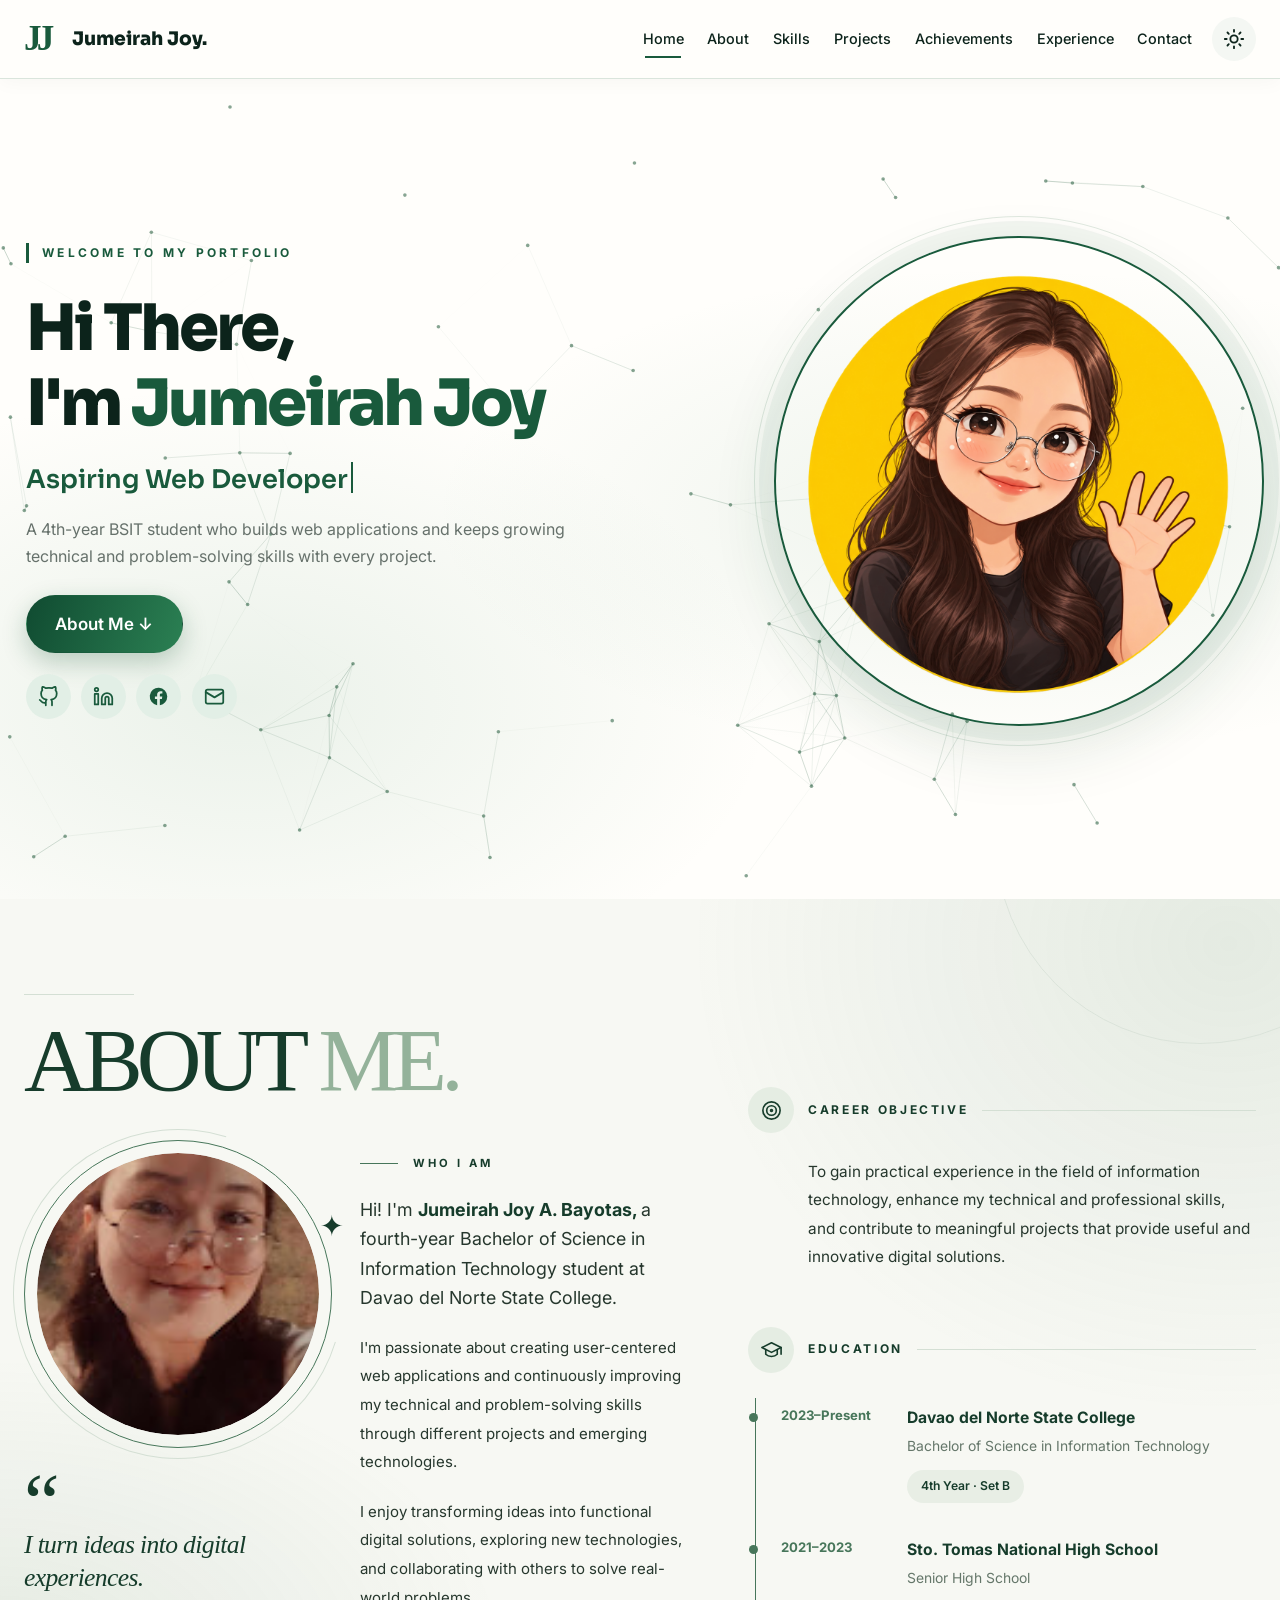
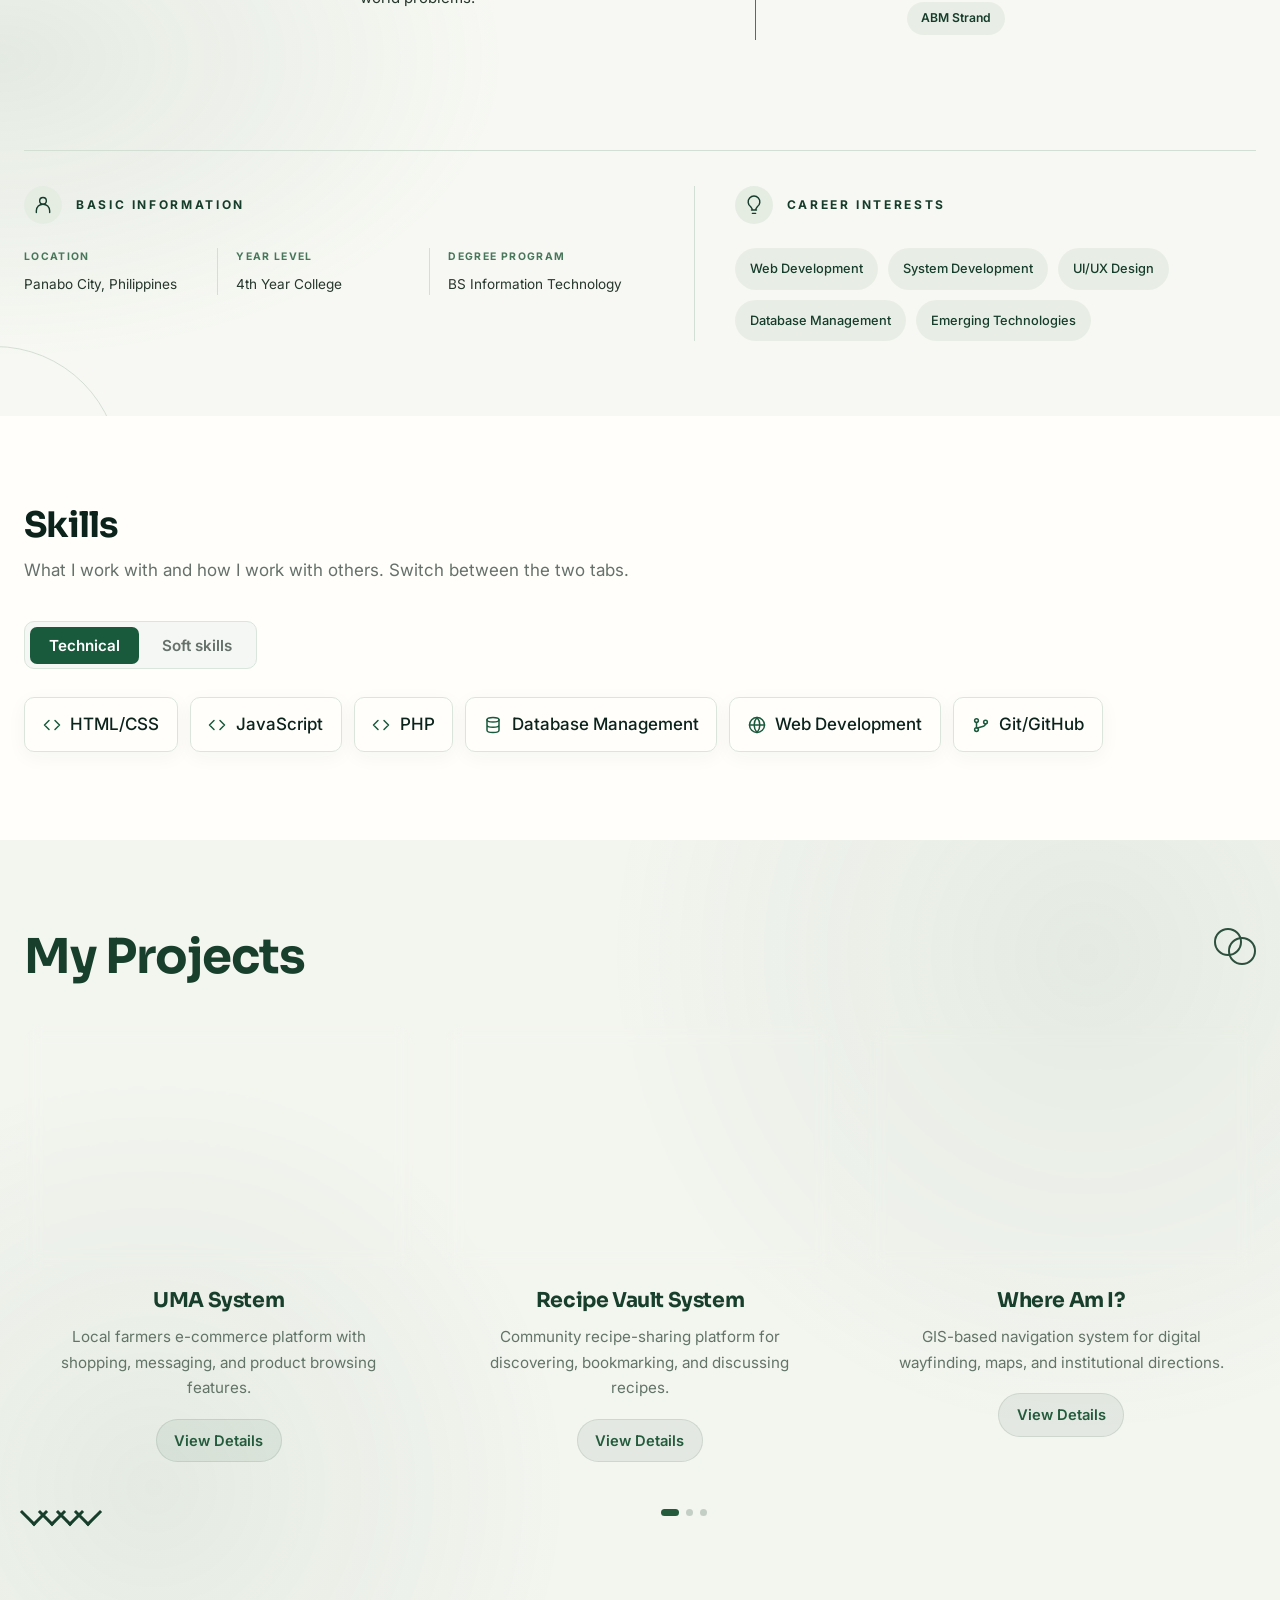
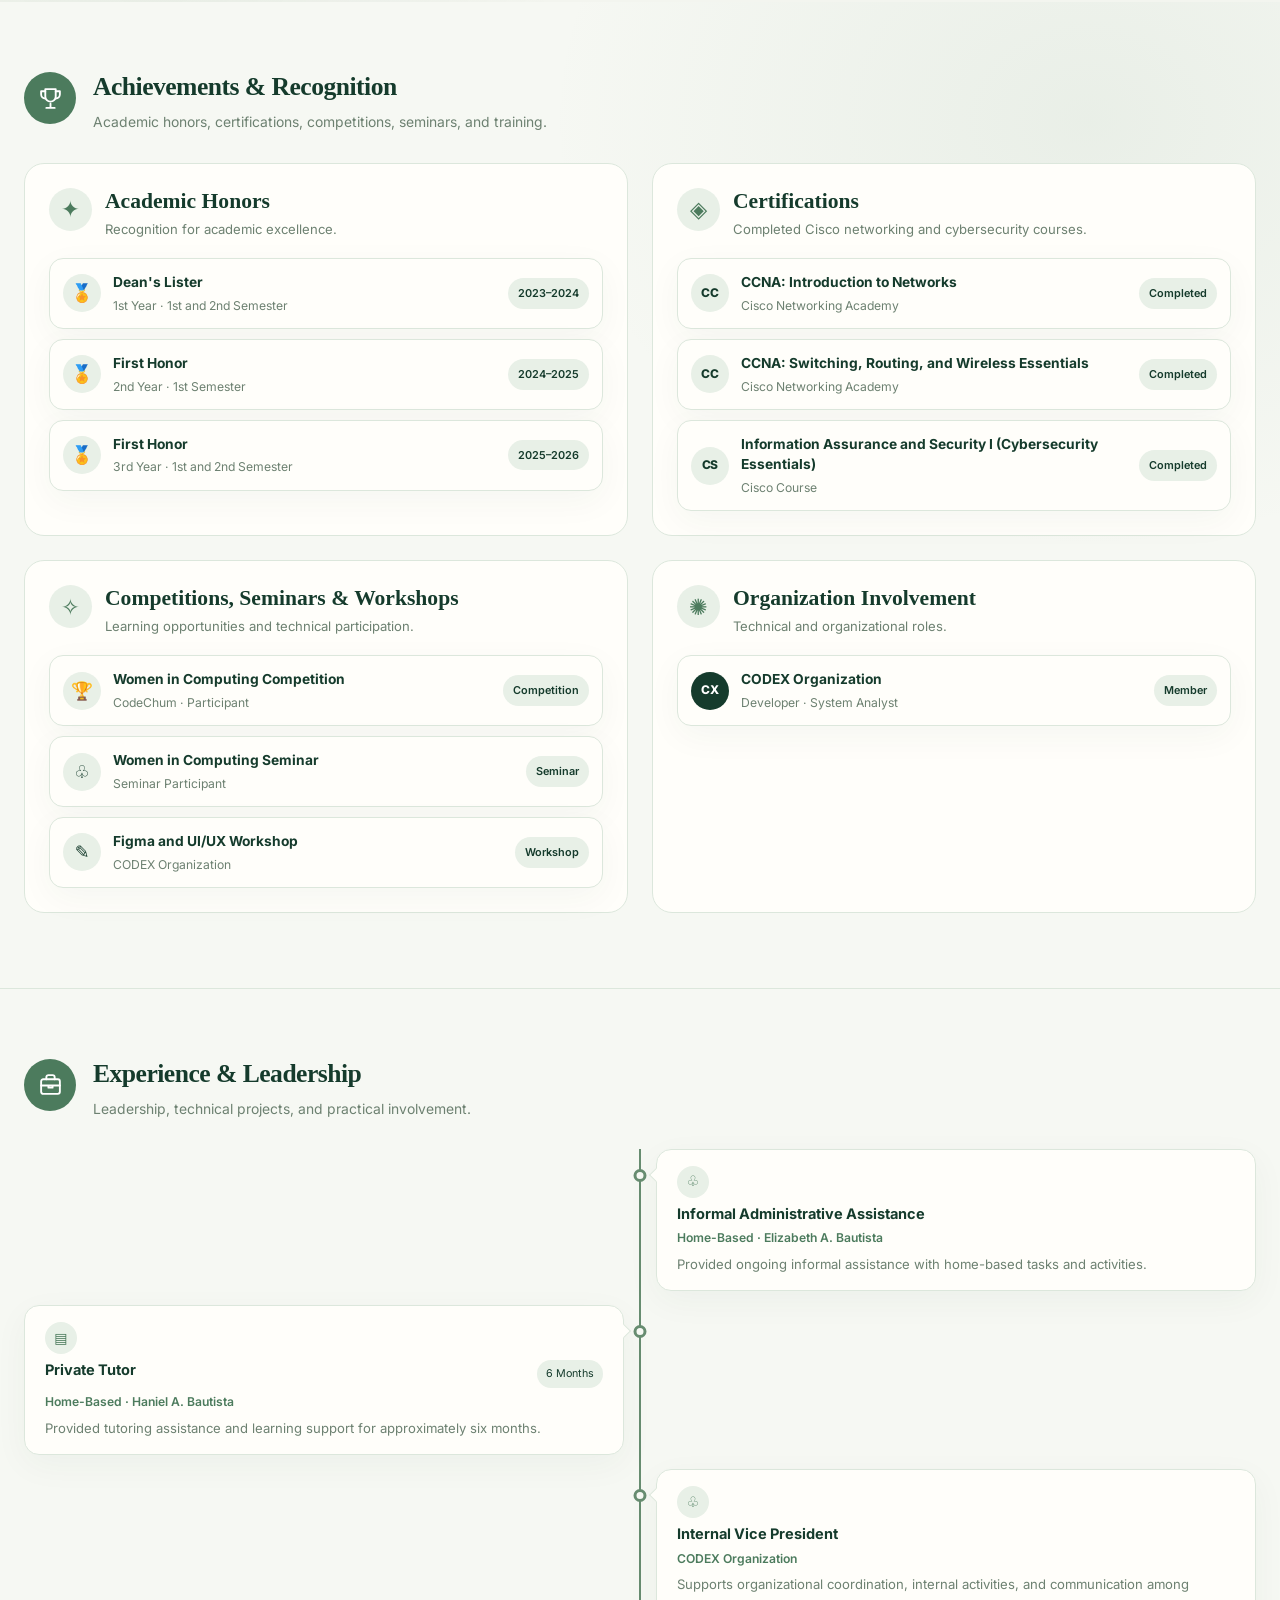
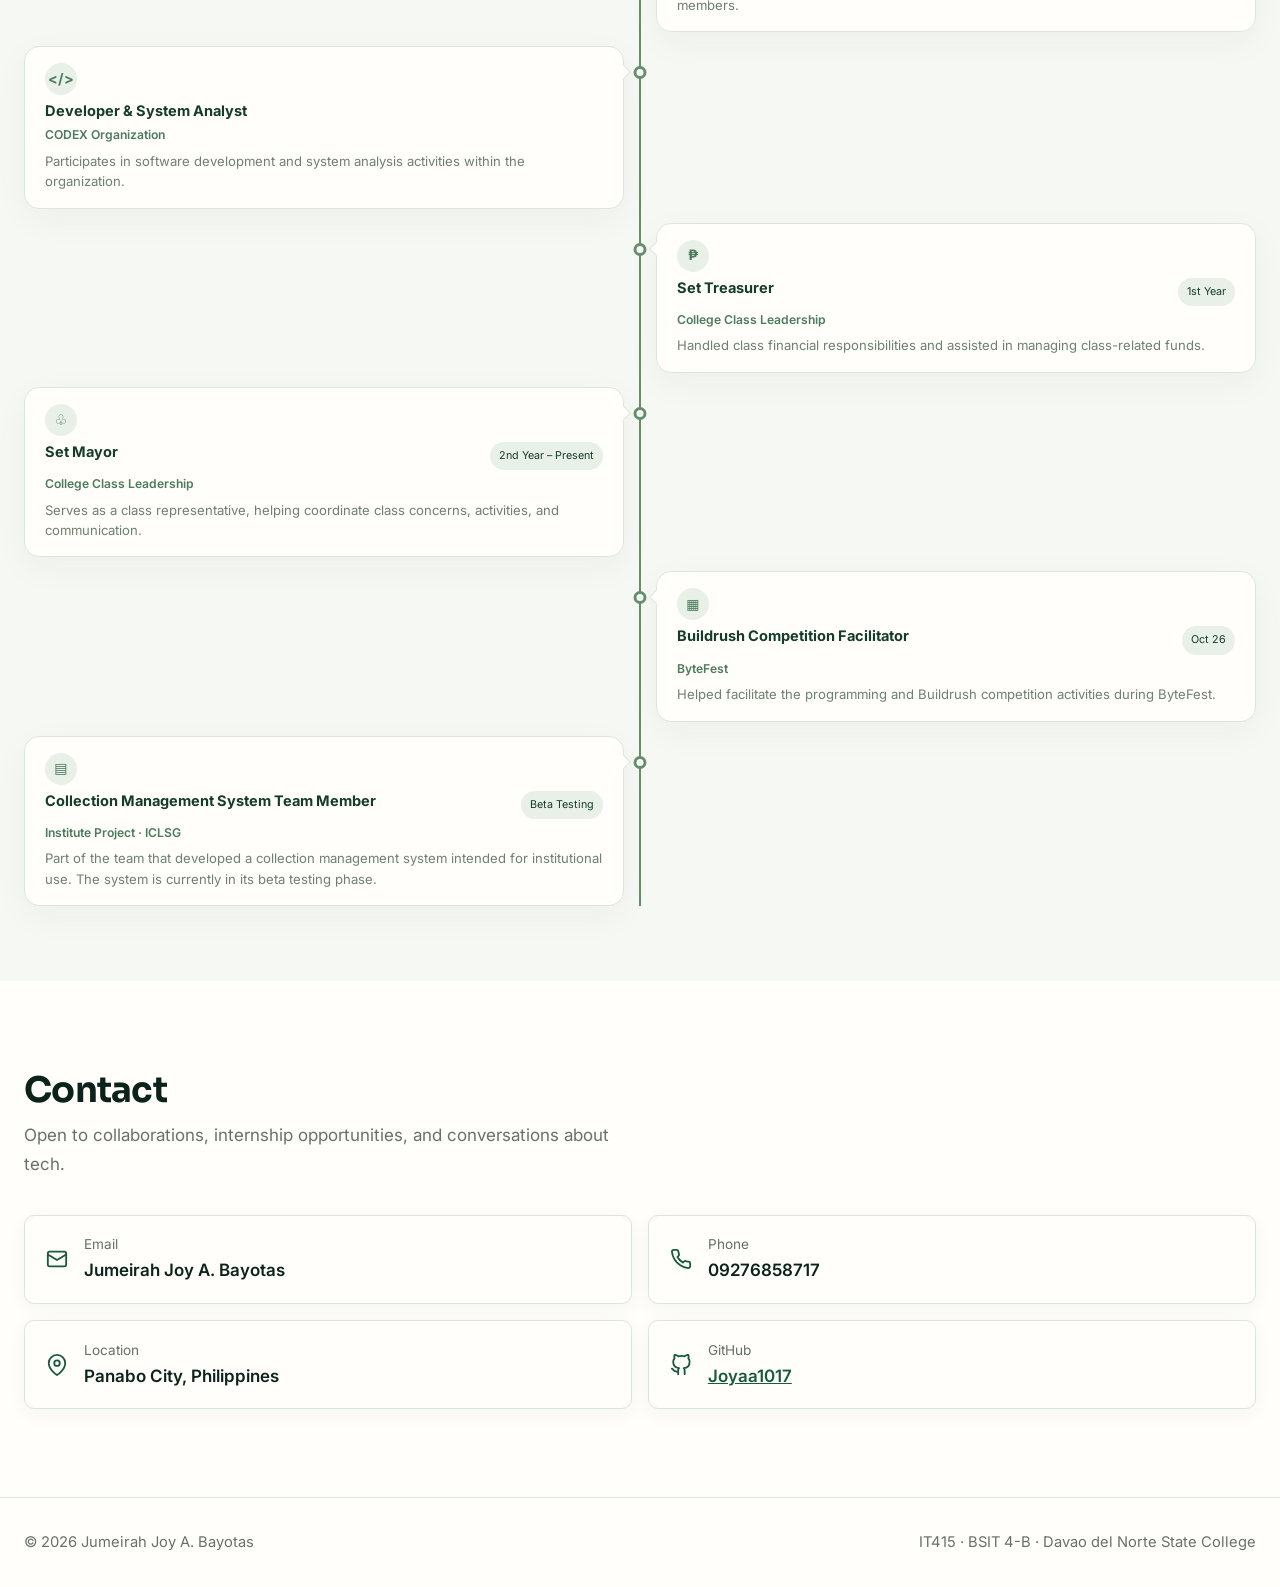
==== commit 471234c1: "cleaned the style file" ====
--- a/muck/index.html
+++ b/muck/index.html
@@ -17,7 +17,7 @@
       href="https://fonts.googleapis.com/css2?family=Sora:wght@400;600;700;800&amp;family=Inter:wght@400;500;600&amp;display=swap"
       rel="stylesheet"
     />
-    <link href="style_cleaned.css" rel="stylesheet" />
+    <link href="style.css" rel="stylesheet" />
   </head>
   <body>
     <svg aria-hidden="true" height="0" style="position: absolute" width="0">
--- a/muck/style.css
+++ b/muck/style.css
@@ -0,0 +1,3795 @@
+/* Cleanly formatted stylesheet. Original cascade, selectors, and declarations preserved. */
+
+/* ===== 1. TOKENS ===== */
+
+:root {
+  --bg: #fff;
+  --soft: #f5f6fb;
+  --text: #171a2b;
+  --muted: #586078;
+  --border: #e3e6f0;
+  --accent: #4f46e5;
+  --accent-soft: #eceefe;
+  --on-accent: #fff;
+  --shadow: 0 1px 2px rgba(23,26,43,.06);
+  --shadow-hover: 0 12px 28px rgba(79,70,229,.16);
+  --radius: 10px;
+  --head: "Sora",system-ui,"Segoe UI",Arial,sans-serif;
+  --body: "Inter",system-ui,"Segoe UI",Arial,sans-serif;
+  box-sizing: border-box;
+  padding-top: env(safe-area-inset-top,0px);
+  padding-bottom: env(safe-area-inset-bottom,0px);
+}
+
+@media (prefers-color-scheme:dark) {
+  :root:not([data-theme="light"]) {
+    --bg: #0e1020;
+    --soft: #141730;
+    --text: #e8eaf6;
+    --muted: #a4abc8;
+    --border: #252a4a;
+    --accent: #8b93ff;
+    --accent-soft: #1c2050;
+    --on-accent: #0e1020;
+    --shadow: 0 1px 2px rgba(0,0,0,.4);
+    --shadow-hover: 0 12px 28px rgba(0,0,0,.45);
+  }
+}
+
+:root[data-theme="dark"] {
+  --bg: #0e1020;
+  --soft: #141730;
+  --text: #e8eaf6;
+  --muted: #a4abc8;
+  --border: #252a4a;
+  --accent: #8b93ff;
+  --accent-soft: #1c2050;
+  --on-accent: #0e1020;
+  --shadow: 0 1px 2px rgba(0,0,0,.4);
+  --shadow-hover: 0 12px 28px rgba(0,0,0,.45);
+}
+
+/* ===== 2. BASE ===== */
+
+*,*::before,*::after {
+  box-sizing: border-box;
+}
+
+html {
+  scroll-behavior: smooth;
+  scroll-padding-top: calc(70px + env(safe-area-inset-top,0px));
+}
+
+body {
+  margin: 0;
+  background: var(--bg);
+  color: var(--text);
+  font: 1.0625rem/1.7 var(--body);
+}
+
+h1,h2,h3 {
+  font-family: var(--head);
+  line-height: 1.2;
+  margin: 0;
+  letter-spacing: -.02em;
+}
+
+p {
+  margin: 0;
+}
+
+ul {
+  list-style: none;
+  margin: 0;
+  padding: 0;
+}
+
+a {
+  color: var(--accent);
+}
+
+:focus-visible {
+  outline: 3px solid var(--accent);
+  outline-offset: 3px;
+  border-radius: 4px;
+}
+
+.container {
+  width: min(100% - 2.5rem,1080px);
+  margin-inline: auto;
+}
+
+.section {
+  padding: 5.5rem 0;
+}
+
+.soft {
+  background: var(--soft);
+  border-block: 1px solid var(--border);
+}
+
+.section h2 {
+  font-size: clamp(1.7rem,3.2vw,2.2rem);
+  margin-bottom: .6rem;
+}
+
+.lead {
+  color: var(--muted);
+  max-width: 56ch;
+  margin-bottom: 2.25rem;
+}
+
+.ico {
+  width: 22px;
+  height: 22px;
+  fill: none;
+  stroke: currentColor;
+  stroke-width: 2;
+  stroke-linecap: round;
+  stroke-linejoin: round;
+  flex-shrink: 0;
+}
+
+.skip {
+  position: absolute;
+  left: -999px;
+  top: 0;
+  background: var(--accent);
+  color: var(--on-accent);
+  padding: .6rem 1rem;
+  z-index: 200;
+}
+
+.skip:focus {
+  left: 0;
+}
+
+#progress {
+  position: fixed;
+  top: 0;
+  left: 0;
+  height: 3px;
+  width: 0;
+  background: var(--accent);
+  z-index: 120;
+}
+
+/* ===== 3. HEADER ===== */
+
+header {
+  position: sticky;
+  top: env(safe-area-inset-top,0px);
+  z-index: 100;
+  background: color-mix(in srgb,var(--bg) 88%,transparent);
+  backdrop-filter: blur(10px);
+  border-bottom: 1px solid var(--border);
+}
+
+.nav {
+  display: flex;
+  align-items: center;
+  justify-content: space-between;
+  height: 66px;
+}
+
+.brand {
+  font: 800 1.05rem var(--head);
+  color: var(--text);
+  text-decoration: none;
+}
+
+.links {
+  display: flex;
+  align-items: center;
+  gap: .2rem;
+}
+
+.links a {
+  display: block;
+  padding: .5rem .9rem;
+  color: var(--muted);
+  text-decoration: none;
+  font-weight: 500;
+  font-size: .95rem;
+  border-radius: 6px;
+  position: relative;
+  transition: color .2s;
+}
+
+.links a::after {
+  content: "";
+  position: absolute;
+  left: .9rem;
+  right: .9rem;
+  bottom: 2px;
+  height: 2px;
+  background: var(--accent);
+  transform: scaleX(0);
+  transition: transform .25s;
+}
+
+.links a:hover,.links a.active {
+  color: var(--text);
+}
+
+.links a.active::after,.links a:hover::after {
+  transform: scaleX(1);
+}
+
+.icon-btn {
+  background: none;
+  border: 1px solid var(--border);
+  border-radius: 8px;
+  padding: .5rem;
+  color: var(--text);
+  cursor: pointer;
+  display: grid;
+  place-items: center;
+  transition: border-color .2s,color .2s;
+}
+
+.icon-btn:hover {
+  border-color: var(--accent);
+  color: var(--accent);
+}
+
+#menuBtn {
+  display: none;
+}
+
+.right {
+  display: flex;
+  gap: .5rem;
+  align-items: center;
+}
+
+.moon {
+  display: none;
+}
+
+[data-theme="dark"] .moon {
+  display: block;
+}
+
+[data-theme="dark"] .sun {
+  display: none;
+}
+
+@media (prefers-color-scheme:dark) {
+  :root:not([data-theme="light"]) .moon {
+    display: block;
+  }
+
+  :root:not([data-theme="light"]) .sun {
+    display: none;
+  }
+}
+
+/* ===== 4. HERO (always dark, interactive network) ===== */
+
+.hero {
+  position: relative;
+  overflow: hidden;
+  background: #0d1024;
+  color: #e8eaf6;
+  padding: 5.5rem 0 6rem;
+}
+
+#net {
+  position: absolute;
+  inset: 0;
+  width: 100%;
+  height: 100%;
+}
+
+.hero-grid {
+  position: relative;
+  display: grid;
+  grid-template-columns: 1.15fr 1fr;
+  gap: 3rem;
+  align-items: center;
+}
+
+.hero h1 {
+  font-size: clamp(2.3rem,6vw,3.7rem);
+  font-weight: 800;
+}
+
+.typed {
+  margin-top: 1.1rem;
+  font: 600 1.3rem var(--head);
+  color: #a5b4fc;
+  min-height: 1.9rem;
+}
+
+.typed::after {
+  content: "";
+  display: inline-block;
+  width: 2px;
+  height: 1.2em;
+  background: #a5b4fc;
+  margin-left: 3px;
+  vertical-align: -.2em;
+  animation: blink 1s steps(2) infinite;
+}
+
+@keyframes blink {
+  50% {
+    opacity: 0;
+  }
+}
+
+.hero .intro {
+  margin-top: 1rem;
+  max-width: 52ch;
+  color: #b6bcd8;
+}
+
+.actions {
+  margin-top: 2rem;
+  display: flex;
+  flex-wrap: wrap;
+  gap: .75rem;
+}
+
+.btn {
+  display: inline-block;
+  padding: .85rem 1.5rem;
+  border-radius: 8px;
+  font-weight: 600;
+  text-decoration: none;
+  border: 1px solid #818cf8;
+  transition: transform .2s,box-shadow .2s,background-color .2s;
+}
+
+.btn.primary {
+  background: #6366f1;
+  border-color: #6366f1;
+  color: #fff;
+}
+
+.btn.primary:hover {
+  transform: translateY(-2px);
+  box-shadow: 0 8px 20px rgba(99,102,241,.45);
+}
+
+.btn.ghost {
+  color: #c7d2fe;
+}
+
+.btn.ghost:hover {
+  background: rgba(129,140,248,.15);
+}
+
+.code {
+  background: rgba(255,255,255,.06);
+  border: 1px solid rgba(165,180,252,.25);
+  border-radius: 12px;
+  backdrop-filter: blur(4px);
+  overflow: hidden;
+  box-shadow: 0 20px 40px rgba(0,0,0,.3);
+  transition: transform .2s;
+}
+
+.code .bar {
+  display: flex;
+  gap: 6px;
+  padding: .7rem 1rem;
+  border-bottom: 1px solid rgba(165,180,252,.2);
+}
+
+.code .bar i {
+  width: 10px;
+  height: 10px;
+  border-radius: 50%;
+  background: #4b5280;
+}
+
+.code pre {
+  margin: 0;
+  padding: 1.2rem 1.3rem;
+  font: .92rem/1.75 ui-monospace,SFMono-Regular,Menlo,Consolas,monospace;
+  overflow-x: auto;
+  color: #dfe3ff;
+}
+
+.k {
+  color: #c4b5fd;
+}
+
+.v {
+  color: #7dd3fc;
+}
+
+.s {
+  color: #86efac;
+}
+
+.n {
+  color: #fda4af;
+}
+
+/* ===== 5. ABOUT ===== */
+
+.about {
+  display: grid;
+  grid-template-columns: 1.2fr 1fr;
+  gap: 3rem;
+  align-items: start;
+}
+
+.about p+p {
+  margin-top: 1rem;
+}
+
+.stats {
+  display: grid;
+  grid-template-columns: repeat(4,1fr);
+  gap: 1rem;
+  margin-top: 2rem;
+}
+
+.stat {
+  border: 1px solid var(--border);
+  background: var(--bg);
+  border-radius: var(--radius);
+  padding: 1rem;
+  text-align: center;
+}
+
+.stat b {
+  display: block;
+  font: 800 1.9rem var(--head);
+  color: var(--accent);
+}
+
+.stat span {
+  font-size: .85rem;
+  color: var(--muted);
+}
+
+.panel {
+  background: var(--bg);
+  border: 1px solid var(--border);
+  border-radius: var(--radius);
+  padding: 1.5rem;
+  box-shadow: var(--shadow);
+}
+
+.panel+.panel {
+  margin-top: 1.25rem;
+}
+
+.panel h3 {
+  font-size: 1.05rem;
+  margin-bottom: .7rem;
+}
+
+.muted {
+  color: var(--muted);
+  font-size: .95rem;
+}
+
+.tags {
+  display: flex;
+  flex-wrap: wrap;
+  gap: .5rem;
+}
+
+.tag {
+  background: var(--accent-soft);
+  color: var(--accent);
+  font-weight: 500;
+  font-size: .9rem;
+  padding: .3rem .85rem;
+  border-radius: 999px;
+  transition: transform .2s;
+}
+
+.tag:hover {
+  transform: translateY(-2px);
+}
+
+/* ===== 6. SKILLS (tabs) ===== */
+
+.tabs {
+  display: inline-flex;
+  gap: .25rem;
+  padding: .3rem;
+  border: 1px solid var(--border);
+  border-radius: 10px;
+  background: var(--soft);
+  margin-bottom: 1.75rem;
+}
+
+.tab {
+  border: 0;
+  background: none;
+  font: 600 .95rem var(--body);
+  color: var(--muted);
+  padding: .55rem 1.2rem;
+  border-radius: 7px;
+  cursor: pointer;
+  transition: background-color .2s,color .2s;
+}
+
+.tab[aria-selected="true"] {
+  background: var(--accent);
+  color: var(--on-accent);
+}
+
+.skill-panel {
+  display: none;
+  flex-wrap: wrap;
+  gap: .75rem;
+}
+
+.skill-panel.show {
+  display: flex;
+}
+
+.skill {
+  display: flex;
+  align-items: center;
+  gap: .6rem;
+  padding: .75rem 1.1rem;
+  border: 1px solid var(--border);
+  background: var(--bg);
+  border-radius: var(--radius);
+  font-weight: 500;
+  box-shadow: var(--shadow);
+  animation: pop .4s both;
+  transition: transform .2s,border-color .2s,color .2s;
+}
+
+.skill:hover {
+  transform: translateY(-3px);
+  border-color: var(--accent);
+  color: var(--accent);
+}
+
+.skill .ico {
+  color: var(--accent);
+  width: 18px;
+  height: 18px;
+}
+
+@keyframes pop {
+  from {
+    opacity: 0;
+    transform: translateY(10px);
+  }
+
+  to {
+    opacity: 1;
+    transform: none;
+  }
+}
+
+/* ===== 7. PROJECTS ===== */
+
+.grid {
+  display: grid;
+  grid-template-columns: repeat(3,1fr);
+  gap: 1.5rem;
+}
+
+.card {
+  display: flex;
+  flex-direction: column;
+  gap: .8rem;
+  background: var(--bg);
+  border: 1px solid var(--border);
+  border-radius: var(--radius);
+  padding: 1.75rem;
+  box-shadow: var(--shadow);
+  transition: box-shadow .25s,border-color .25s,transform .15s;
+  transform-style: preserve-3d;
+}
+
+.card:hover {
+  box-shadow: var(--shadow-hover);
+  border-color: var(--accent);
+}
+
+.badge {
+  width: 46px;
+  height: 46px;
+  display: grid;
+  place-items: center;
+  background: var(--accent-soft);
+  color: var(--accent);
+  border-radius: 10px;
+  transition: transform .3s;
+}
+
+.card:hover .badge {
+  transform: rotate(-6deg) scale(1.08);
+}
+
+.card h3 {
+  font-size: 1.25rem;
+}
+
+.sub {
+  color: var(--accent);
+  font-weight: 600;
+  font-size: .95rem;
+  margin-top: -.4rem;
+}
+
+.card p {
+  color: var(--muted);
+  font-size: 1rem;
+}
+
+.more {
+  margin-top: auto;
+  align-self: flex-start;
+  background: none;
+  border: 0;
+  padding: .3rem 0;
+  color: var(--accent);
+  font: 600 .95rem var(--body);
+  cursor: pointer;
+}
+
+.more:hover {
+  text-decoration: underline;
+}
+
+dialog {
+  border: 1px solid var(--border);
+  border-radius: 14px;
+  background: var(--bg);
+  color: var(--text);
+  width: min(92vw,480px);
+  padding: 2rem;
+  box-shadow: 0 24px 60px rgba(0,0,0,.35);
+}
+
+dialog::backdrop {
+  background: rgba(10,12,30,.6);
+  backdrop-filter: blur(3px);
+}
+
+dialog[open] {
+  animation: pop .3s both;
+}
+
+dialog h3 {
+  font-size: 1.4rem;
+}
+
+dialog .sub {
+  margin: .3rem 0 1rem;
+}
+
+dialog ul {
+  margin: 1.2rem 0 1.5rem;
+  display: grid;
+  gap: .5rem;
+}
+
+dialog li {
+  display: flex;
+  gap: .6rem;
+  align-items: center;
+}
+
+dialog li .ico {
+  color: var(--accent);
+  width: 18px;
+  height: 18px;
+}
+
+.close {
+  position: absolute;
+  top: .9rem;
+  right: .9rem;
+}
+
+/* ===== 8. CONTACT ===== */
+
+.contact {
+  display: grid;
+  grid-template-columns: repeat(2,1fr);
+  gap: 1rem;
+}
+
+.contact li {
+  display: flex;
+  align-items: center;
+  gap: 1rem;
+  padding: 1.1rem 1.3rem;
+  border: 1px solid var(--border);
+  border-radius: var(--radius);
+  background: var(--bg);
+  box-shadow: var(--shadow);
+  transition: transform .2s,border-color .2s,box-shadow .2s;
+}
+
+.contact li:hover {
+  transform: translateX(4px);
+  border-color: var(--accent);
+  box-shadow: var(--shadow-hover);
+}
+
+.contact .ico {
+  color: var(--accent);
+}
+
+.contact small {
+  display: block;
+  color: var(--muted);
+  font-size: .85rem;
+}
+
+.contact strong {
+  font-weight: 600;
+  overflow-wrap: anywhere;
+}
+
+footer {
+  padding: 2rem 0;
+  border-top: 1px solid var(--border);
+  color: var(--muted);
+  font-size: .92rem;
+}
+
+footer .container {
+  display: flex;
+  flex-wrap: wrap;
+  justify-content: space-between;
+  gap: .5rem;
+}
+
+#top {
+  position: fixed;
+  right: 1.25rem;
+  bottom: calc(1.25rem + env(safe-area-inset-bottom,0px));
+  opacity: 0;
+  pointer-events: none;
+  background: var(--accent);
+  color: var(--on-accent);
+  border-color: var(--accent);
+  transition: opacity .25s;
+}
+
+#top.show {
+  opacity: 1;
+  pointer-events: auto;
+}
+
+/* ===== 9. SCROLL REVEAL ===== */
+
+.js .reveal {
+  opacity: 0;
+  transform: translateY(22px);
+  transition: opacity .6s,transform .6s;
+}
+
+.js .reveal.in {
+  opacity: 1;
+  transform: none;
+}
+
+/* ===== 10. RESPONSIVE ===== */
+
+@media (max-width:900px) {
+  .grid {
+    grid-template-columns: 1fr 1fr;
+  }
+
+  .hero-grid,.about {
+    grid-template-columns: 1fr;
+  }
+
+  .code {
+    max-width: 460px;
+  }
+}
+
+@media (max-width:720px) {
+  .section {
+    padding: 3.75rem 0;
+  }
+
+  .hero {
+    padding: 3.5rem 0 4rem;
+  }
+
+  #menuBtn {
+    display: grid;
+  }
+
+  .links {
+    display: none;
+    position: absolute;
+    top: 66px;
+    left: 0;
+    right: 0;
+    flex-direction: column;
+    align-items: stretch;
+    background: var(--bg);
+    border-bottom: 1px solid var(--border);
+    padding: .5rem 1.25rem 1rem;
+  }
+
+  .links.open {
+    display: flex;
+  }
+
+  .grid,.contact {
+    grid-template-columns: 1fr;
+  }
+
+  .stats {
+    grid-template-columns: repeat(2,1fr);
+  }
+}
+
+@media (prefers-reduced-motion:reduce) {
+  html {
+    scroll-behavior: auto;
+  }
+
+  *,*::before,*::after {
+    animation: none !important;
+    transition: none !important;
+  }
+
+  .js .reveal {
+    opacity: 1;
+    transform: none;
+  }
+}
+
+/* ===== DUCHESS GREEN REDESIGN ===== */
+
+:root {
+  --bg: #fffefb;
+  --soft: #f4f7f3;
+  --text: #0c231b;
+  --muted: #66716b;
+  --border: #dae5dc;
+  --accent: #195a3c;
+  --accent-soft: #e2efe6;
+  --on-accent: #fff;
+  --shadow: 0 5px 20px rgba(16,57,37,.045);
+  --shadow-hover: 0 18px 40px rgba(27,85,55,.15);
+}
+
+:root[data-theme="dark"] {
+  --bg: #101e18;
+  --soft: #172b21;
+  --text: #eff8f0;
+  --muted: #b8c9bd;
+  --border: #35503e;
+  --accent: #91d1a8;
+  --accent-soft: #274c37;
+  --on-accent: #11271a;
+  --shadow: 0 5px 20px rgba(0,0,0,.18);
+  --shadow-hover: 0 18px 40px rgba(0,0,0,.35);
+}
+
+@media (prefers-color-scheme:dark) {
+  :root:not([data-theme="light"]) {
+    --bg: #101e18;
+    --soft: #172b21;
+    --text: #eff8f0;
+    --muted: #b8c9bd;
+    --border: #35503e;
+    --accent: #91d1a8;
+    --accent-soft: #274c37;
+    --on-accent: #11271a;
+  }
+}
+
+.container {
+  width: min(100% - 3rem,1400px);
+}
+
+header {
+  background: color-mix(in srgb,var(--bg) 96%,transparent);
+  box-shadow: 0 2px 20px rgba(10,42,23,.04);
+}
+
+.nav {
+  height: 78px;
+  gap: 1.2rem;
+}
+
+.brand {
+  display: flex;
+  align-items: center;
+  gap: 1.05rem;
+  font-size: 1.17rem;
+  white-space: nowrap;
+}
+
+.brand-monogram {
+  font: 800 2.2rem/1 Georgia,serif;
+  letter-spacing: -.14em;
+  color: var(--accent);
+  padding-right: .18em;
+}
+
+.links {
+  gap: .05rem;
+}
+
+.links a {
+  font-size: .90rem;
+  padding: .52rem .72rem;
+  color: var(--text);
+}
+
+.links a::after {
+  background: var(--accent);
+}
+
+#theme {
+  border: 0;
+  border-radius: 50%;
+  background: var(--soft);
+  width: 44px;
+  height: 44px;
+}
+
+.hero {
+  background: radial-gradient(ellipse at 19% 76%,rgba(111,167,130,.14),transparent 36%),radial-gradient(ellipse at 78% 53%,rgba(111,167,130,.12),transparent 40%),var(--bg);
+  color: var(--text);
+  padding: 5rem 0 6rem;
+  min-height: min(820px,calc(100svh - 78px));
+  display: flex;
+  align-items: center;
+}
+
+#net {
+  pointer-events: none;
+}
+
+.hero-grid {
+  width: 100%;
+  grid-template-columns: minmax(0,1.14fr) minmax(0,.86fr);
+  gap: clamp(3rem,5vw,7rem);
+}
+
+.hero-copy {
+  z-index: 1;
+  padding-left: clamp(0px,2vw,35px);
+}
+
+.eyebrow {
+  font-size: .75rem;
+  letter-spacing: .27em;
+  text-transform: uppercase;
+  font-weight: 700;
+  color: var(--accent);
+  border-left: 3px solid var(--accent);
+  padding-left: .85rem;
+  margin-bottom: 1.8rem;
+}
+
+.hero h1 {
+  font-size: clamp(2.9rem,5vw,5.15rem);
+  line-height: 1.17;
+  font-weight: 800;
+  letter-spacing: -.045em;
+}
+
+.hero h1 span {
+  color: var(--accent);
+}
+
+.typed {
+  color: var(--accent);
+  font-size: clamp(1.15rem,2vw,1.85rem);
+  min-height: 2.4rem;
+  margin-top: 1.25rem;
+}
+
+.typed::after {
+  background: var(--accent);
+}
+
+.hero .intro {
+  color: var(--muted);
+  max-width: 56ch;
+  font-size: clamp(.98rem,1.25vw,1.17rem);
+  line-height: 1.65;
+  margin-top: 1rem;
+}
+
+.actions {
+  margin-top: 1.65rem;
+}
+
+.btn.primary {
+  background: linear-gradient(110deg,#104b31,#2b8053);
+  border-color: transparent;
+  color: #fff;
+  box-shadow: 0 9px 25px rgba(18,83,47,.25);
+  border-radius: 999px;
+  padding: .82rem 1.8rem;
+}
+
+.btn.primary:hover {
+  box-shadow: 0 13px 28px rgba(18,83,47,.32);
+}
+
+.btn.ghost {
+  color: var(--accent);
+  border-color: var(--accent);
+}
+
+.socials {
+  display: flex;
+  gap: .65rem;
+  flex-wrap: wrap;
+  margin-top: 1.35rem;
+}
+
+.socials a {
+  display: grid;
+  place-items: center;
+  width: 45px;
+  height: 45px;
+  border-radius: 50%;
+  background: var(--accent-soft);
+  color: var(--accent);
+  transition: transform .2s,background .2s,color .2s;
+}
+
+.socials a:hover {
+  transform: translateY(-4px);
+  background: var(--accent);
+  color: var(--on-accent);
+}
+
+.socials .ico {
+  width: 21px;
+  height: 21px;
+}
+
+.portrait-wrap {
+  width: min(100%,490px);
+  aspect-ratio: 1;
+  margin: auto;
+  border-radius: 50%;
+  padding: 15px;
+  border: 2px solid var(--accent);
+  box-shadow: 0 0 0 15px rgba(45,114,69,.055),0 24px 65px rgba(28,78,44,.12);
+  position: relative;
+  z-index: 1;
+}
+
+.portrait-wrap::before {
+  content: "";
+  position: absolute;
+  inset: -22px;
+  border: 1px solid rgba(44,108,69,.15);
+  border-radius: 50%;
+  pointer-events: none;
+}
+
+.portrait-placeholder {
+  width: 100%;
+  height: 100%;
+  border: 12px solid var(--bg);
+  border-radius: 50%;
+  background: linear-gradient(140deg,#e5e9e5,#f4f4f0 70%);
+  color: #65736d;
+  display: flex;
+  flex-direction: column;
+  align-items: center;
+  justify-content: center;
+  gap: 1.15rem;
+  text-align: center;
+  font-size: 1rem;
+}
+
+.portrait-placeholder svg {
+  width: 65px;
+  height: 65px;
+}
+
+/* An optional future <img> inside the portrait circle */
+
+.portrait-placeholder img {
+  width: 100%;
+  height: 100%;
+  object-fit: cover;
+  border-radius: 50%;
+}
+
+.section {
+  scroll-margin-top: 84px;
+}
+
+#education {
+  scroll-margin-top: 100px;
+}
+
+.contact a {
+  color: var(--accent);
+}
+
+@media (max-width:1100px) {
+  .links a {
+    padding: .5rem .4rem;
+    font-size: .83rem;
+  }
+
+  .brand {
+    gap: .6rem;
+  }
+
+  .hero {
+    min-height: 720px;
+  }
+
+  .portrait-wrap {
+    width: min(100%,400px);
+  }
+}
+
+@media (max-width:900px) {
+  .hero-grid {
+    grid-template-columns: 1fr 1fr;
+    gap: 2rem;
+  }
+
+  .portrait-wrap {
+    width: 100%;
+  }
+
+  .hero h1 {
+    font-size: clamp(2.5rem,5vw,3.8rem);
+  }
+
+  .brand>span:last-child {
+    display: none;
+  }
+}
+
+@media (max-width:720px) {
+  .container {
+    width: min(100% - 2.2rem,1400px);
+  }
+
+  .nav {
+    height: 66px;
+  }
+
+  .brand>span:last-child {
+    display: inline;
+  }
+
+  .hero {
+    padding: 4.2rem 0 4.7rem;
+    min-height: 0;
+  }
+
+  .hero-grid {
+    grid-template-columns: 1fr;
+    gap: 3.5rem;
+  }
+
+  .hero-copy {
+    padding-left: 0;
+  }
+
+  .hero h1 {
+    font-size: clamp(2.55rem,9vw,4rem);
+  }
+
+  .portrait-wrap {
+    width: min(76vw,365px);
+    grid-row: 2;
+  }
+
+  .links {
+    top: 66px;
+    max-height: calc(100svh - 66px);
+    overflow-y: auto;
+  }
+
+  .eyebrow {
+    margin-bottom: 1.2rem;
+  }
+
+  .socials {
+    margin-top: 1.5rem;
+  }
+}
+
+@media (max-width:390px) {
+  .brand {
+    font-size: 1rem;
+  }
+
+  .brand-monogram {
+    font-size: 1.7rem;
+  }
+
+  .hero h1 {
+    font-size: 2.3rem;
+  }
+}
+
+@media (prefers-reduced-motion:reduce) {
+  .socials a:hover {
+    transform: none;
+  }
+}
+
+/* ===== PROJECTS SHOWCASE SECTION ===== */
+
+.projects-showcase {
+  position: relative;
+  overflow: hidden;
+  background: radial-gradient(circle at top right, rgba(36, 91, 61, 0.22), transparent 26%),
+    radial-gradient(circle at bottom left, rgba(36, 91, 61, 0.12), transparent 24%),
+    linear-gradient(135deg, #111317 0%, #14181d 55%, #0f1317 100%);
+  color: #f4f4f1;
+  border: 0;
+}
+
+.projects-showcase::before {
+  content: "";
+  position: absolute;
+  inset: 0;
+  background: radial-gradient(circle at 20% 30%, rgba(255,255,255,0.04) 0, transparent 25%),
+    radial-gradient(circle at 80% 20%, rgba(36,91,61,0.14) 0, transparent 20%),
+    radial-gradient(circle at 65% 75%, rgba(36,91,61,0.10) 0, transparent 22%);
+  pointer-events: none;
+}
+
+.projects-showcase .container {
+  position: relative;
+  z-index: 1;
+}
+
+.projects-header {
+  display: flex;
+  align-items: flex-start;
+  justify-content: space-between;
+  gap: 1rem;
+  margin-bottom: 2.5rem;
+}
+
+.projects-header h2 {
+  font-size: clamp(2rem, 4vw, 3rem);
+  color: #ffffff;
+  margin: 0;
+}
+
+.projects-ring {
+  position: relative;
+  width: 52px;
+  height: 40px;
+  flex-shrink: 0;
+  opacity: 0.9;
+}
+
+.projects-ring span {
+  position: absolute;
+  width: 28px;
+  height: 28px;
+  border: 2px solid rgba(255,255,255,0.85);
+  border-radius: 50%;
+}
+
+.projects-ring span:first-child {
+  top: 0;
+  right: 14px;
+}
+
+.projects-ring span:last-child {
+  top: 9px;
+  right: 0;
+}
+
+.projects-grid {
+  display: grid;
+  grid-template-columns: repeat(3, 1fr);
+  gap: 2rem;
+  align-items: start;
+}
+
+.showcase-card {
+  text-align: center;
+  padding: 1rem 0 0;
+  transition: transform 0.35s ease, opacity 0.35s ease;
+}
+
+.showcase-card:hover {
+  transform: translateY(-8px);
+}
+
+.showcase-card.featured {
+  transform: translateY(18px);
+}
+
+.showcase-card.featured:hover {
+  transform: translateY(10px);
+}
+
+.project-frame {
+  width: 100%;
+  aspect-ratio: 1.25 / 0.82;
+  background: rgba(255,255,255,0.04);
+  border-radius: 18px;
+  padding: 14px;
+  box-shadow: 0 18px 40px rgba(0,0,0,0.28),
+    inset 0 0 0 1px rgba(255,255,255,0.04);
+  backdrop-filter: blur(8px);
+  margin-bottom: 1rem;
+}
+
+.project-frame img {
+  width: 100%;
+  height: 100%;
+  object-fit: cover;
+  border-radius: 12px;
+  display: block;
+  background: #222;
+}
+
+.showcase-card h3 {
+  margin: 0.25rem 0 0.5rem;
+  font-size: 1.55rem;
+  color: #ffffff;
+  font-family: var(--head);
+}
+
+.showcase-card p {
+  color: rgba(244,244,241,0.74);
+  max-width: 34ch;
+  margin: 0 auto 1rem;
+  font-size: 0.98rem;
+  line-height: 1.65;
+}
+
+.showcase-btn {
+  border: 1px solid rgba(123, 167, 139, 0.55);
+  background: rgba(36, 91, 61, 0.22);
+  color: #e9f2ec;
+  padding: 0.72rem 1.1rem;
+  border-radius: 999px;
+  font: 600 0.92rem var(--body);
+  cursor: pointer;
+  transition: transform 0.25s ease, background-color 0.25s ease, border-color 0.25s ease;
+}
+
+.showcase-btn:hover {
+  transform: translateY(-2px);
+  background: rgba(36, 91, 61, 0.45);
+  border-color: rgba(123, 167, 139, 0.85);
+}
+
+.projects-footer-decor {
+  margin-top: 2.5rem;
+  display: flex;
+  align-items: center;
+  justify-content: space-between;
+  gap: 1rem;
+}
+
+.zigzag {
+  display: flex;
+  gap: 0;
+  align-items: center;
+}
+
+.zigzag span {
+  width: 20px;
+  height: 20px;
+  border-right: 3px solid rgba(255,255,255,0.85);
+  border-bottom: 3px solid rgba(255,255,255,0.85);
+  transform: rotate(45deg);
+  margin-right: -2px;
+}
+
+.project-dots {
+  display: flex;
+  align-items: center;
+  justify-content: center;
+  gap: 0.45rem;
+  margin-inline: auto;
+}
+
+.project-dots span {
+  width: 7px;
+  height: 7px;
+  border-radius: 999px;
+  background: rgba(255,255,255,0.28);
+  display: inline-block;
+}
+
+.project-dots span.active {
+  width: 18px;
+  background: #6f7cff;
+}
+
+/* optional: make section title and spacing feel more premium */
+
+.projects-showcase.section {
+  padding-top: 5.5rem;
+  padding-bottom: 5rem;
+}
+
+/* ===== RESPONSIVE ===== */
+
+@media (max-width: 960px) {
+  .projects-grid {
+    grid-template-columns: 1fr;
+    gap: 2.25rem;
+  }
+
+  .showcase-card,
+  .showcase-card.featured,
+  .showcase-card.featured:hover {
+    transform: none;
+  }
+
+  .project-frame {
+    max-width: 580px;
+    margin-inline: auto;
+    margin-bottom: 1rem;
+  }
+
+  .projects-footer-decor {
+    flex-direction: column;
+    align-items: center;
+    gap: 1.5rem;
+  }
+}
+
+@media (max-width: 640px) {
+  .projects-header {
+    align-items: center;
+  }
+
+  .projects-header h2 {
+    font-size: 2.2rem;
+  }
+
+  .showcase-card h3 {
+    font-size: 1.3rem;
+  }
+
+  .showcase-card p {
+    font-size: 0.95rem;
+  }
+}
+
+/*    =========================================
+   PROJECTS SECTION: LIGHT MODE
+   =========================================
+*/
+
+:root {
+  --projects-bg: #f3f5ef;
+  --projects-text: #183e2c;
+  --projects-muted: #627467;
+  --projects-frame: #e2e8df;
+  --projects-border: rgba(40, 83, 56, 0.12);
+  --projects-glow: rgba(83, 132, 99, 0.09);
+  --projects-btn-bg: rgba(36, 91, 61, 0.07);
+  --projects-btn-text: #245b3d;
+}
+
+.projects-showcase {
+  background: radial-gradient(
+      circle at 85% 15%,
+      var(--projects-glow),
+      transparent 38%
+    ),
+    radial-gradient(
+      circle at 12% 85%,
+      var(--projects-glow),
+      transparent 32%
+    ),
+    var(--projects-bg);
+  color: var(--projects-text);
+  border: 0;
+}
+
+.projects-showcase::before {
+  display: none;
+}
+
+.projects-header h2,
+.showcase-card h3 {
+  color: var(--projects-text);
+}
+
+.showcase-card p {
+  color: var(--projects-muted);
+}
+
+.project-frame {
+  background: var(--projects-frame);
+  border: 1px solid var(--projects-border);
+  box-shadow: 0 14px 35px rgba(34, 74, 48, 0.06);
+}
+
+.showcase-btn {
+  color: var(--projects-btn-text);
+  background: var(--projects-btn-bg);
+  border: 1px solid var(--projects-border);
+}
+
+.showcase-btn:hover {
+  background: rgba(36, 91, 61, 0.14);
+  border-color: #56856a;
+}
+
+.projects-ring span {
+  border-color: var(--projects-text);
+}
+
+.zigzag span {
+  border-color: var(--projects-text);
+}
+
+.project-dots span {
+  background: #c3cfc4;
+}
+
+.project-dots span.active {
+  background: #245b3d;
+}
+
+/*    =========================================
+   PROJECTS SECTION: DARK MODE
+   =========================================
+*/
+
+:root[data-theme="dark"] {
+  --projects-bg: #131a17;
+  --projects-text: #f1f5ef;
+  --projects-muted: #a4bead;
+  --projects-frame: #25352d;
+  --projects-border: rgba(175, 209, 185, 0.12);
+  --projects-glow: rgba(71, 133, 91, 0.16);
+  --projects-btn-bg: rgba(83, 145, 103, 0.18);
+  --projects-btn-text: #d4ead9;
+}
+
+/* Follow system theme if no manual choice */
+
+@media (prefers-color-scheme: dark) {
+  :root:not([data-theme="light"]) {
+    --projects-bg: #131a17;
+    --projects-text: #f1f5ef;
+    --projects-muted: #a4bead;
+    --projects-frame: #25352d;
+    --projects-border: rgba(175, 209, 185, 0.12);
+    --projects-glow: rgba(71, 133, 91, 0.16);
+    --projects-btn-bg: rgba(83, 145, 103, 0.18);
+    --projects-btn-text: #d4ead9;
+  }
+}
+
+/*    ========================================
+   EDITORIAL ABOUT SECTION
+   DUCHESS GREEN DESIGN
+   =========================================
+*/
+
+/* LIGHT MODE COLORS */
+
+:root {
+  --ed-bg: #f7f8f3;
+  --ed-heading: #163c2b;
+  --ed-accent: #47765a;
+  --ed-muted: #65776a;
+  --ed-text: #26372d;
+  --ed-line: #d4dfd4;
+  --ed-pill: #e8eee5;
+  --ed-photo: #e8eae7;
+  --ed-icon-bg: #e5ede3;
+  --ed-decor: rgba(92, 137, 105, 0.12);
+}
+
+/* MAIN BACKGROUND */
+
+.editorial-about {
+  position: relative;
+  overflow: hidden;
+  background: radial-gradient(
+      ellipse at 96% 4%,
+      var(--ed-decor),
+      transparent 31%
+    ),
+    radial-gradient(
+      ellipse at 0% 68%,
+      var(--ed-decor),
+      transparent 28%
+    ),
+    var(--ed-bg);
+  padding: 95px 0 75px;
+  color: var(--ed-text);
+}
+
+/* DECORATIVE CURVE */
+
+.editorial-about::before {
+  content: "";
+  position: absolute;
+  width: 410px;
+  height: 410px;
+  border: 1px solid var(--ed-line);
+  border-radius: 50%;
+  top: -265px;
+  right: -125px;
+  opacity: 0.7;
+  pointer-events: none;
+}
+
+.editorial-about::after {
+  content: "";
+  position: absolute;
+  width: 250px;
+  height: 250px;
+  border: 1px solid var(--ed-line);
+  border-radius: 50%;
+  bottom: -180px;
+  left: -130px;
+  pointer-events: none;
+}
+
+.editorial-about > .container {
+  position: relative;
+  z-index: 1;
+}
+
+/*    ========================================
+   SECTION EYEBROW
+   =========================================
+*/
+
+.editorial-eyebrow {
+  display: flex;
+  align-items: center;
+  gap: 18px;
+  font-size: 0.75rem;
+  font-weight: 600;
+  letter-spacing: 0.32em;
+  color: var(--ed-heading);
+  margin-bottom: 20px;
+}
+
+.eyebrow-slash {
+  color: #a0b8a6;
+}
+
+.eyebrow-line {
+  width: 110px;
+  height: 1px;
+  background: var(--ed-line);
+}
+
+/*    ========================================
+   MAIN TWO-COLUMN LAYOUT
+   =========================================
+*/
+
+.editorial-main {
+  display: grid;
+  grid-template-columns: minmax(0, 1.3fr) minmax(0, 1fr);
+  gap: clamp(35px, 5vw, 78px);
+  align-items: start;
+}
+
+.editorial-left,
+.editorial-right {
+  min-width: 0;
+}
+
+/*    ========================================
+   OVERSIZED EDITORIAL TITLE
+   =========================================
+*/
+
+.editorial-title {
+  position: relative;
+  margin-bottom: 30px;
+}
+
+.editorial-title h2 {
+  font-family: Georgia, "Times New Roman", serif;
+  font-size: clamp(5rem, 11vw, 10.5rem);
+  font-weight: 400;
+  line-height: 0.85;
+  letter-spacing: -0.075em;
+  color: var(--ed-heading);
+  margin: 0;
+  white-space: nowrap;
+}
+
+.editorial-title > span {
+  display: block;
+  font-family: Georgia, "Times New Roman", serif;
+  font-size: clamp(4rem, 8vw, 8rem);
+  font-weight: 400;
+  line-height: 0.9;
+  letter-spacing: -0.07em;
+  color: #9db7a0;
+  text-align: right;
+  margin-top: -0.03em;
+}
+
+/*    ========================================
+   INTRODUCTION GRID
+   =========================================
+*/
+
+.editorial-intro-grid {
+  display: grid;
+  grid-template-columns: minmax(0, 0.95fr) minmax(0, 1fr);
+  gap: 28px;
+  align-items: start;
+}
+
+/*    ========================================
+   CIRCULAR PROFILE PLACEHOLDER
+   =========================================
+*/
+
+.editorial-photo-area {
+  min-width: 0;
+}
+
+.editorial-photo-ring {
+  position: relative;
+  width: 100%;
+  max-width: 330px;
+  aspect-ratio: 1;
+  padding: 12px;
+  border: 1px solid var(--ed-accent);
+  border-radius: 50%;
+  margin: 0 auto;
+}
+
+.editorial-photo-ring::before {
+  content: "";
+  position: absolute;
+  inset: -12px;
+  border: 1px solid var(--ed-line);
+  border-radius: 50%;
+  border-right-color: transparent;
+  transform: rotate(-28deg);
+}
+
+.editorial-photo {
+  position: relative;
+  width: 100%;
+  height: 100%;
+  border-radius: 50%;
+  background: var(--ed-photo);
+  overflow: hidden;
+  display: grid;
+  place-items: center;
+  box-shadow: inset 0 0 30px rgba(0,0,0,0.035);
+}
+
+/* FUTURE PROFILE IMAGE */
+
+.editorial-photo img {
+  display: block;
+  width: 100%;
+  height: 100%;
+  object-fit: cover;
+  border-radius: 50%;
+}
+
+/* EMPTY PHOTO PLACEHOLDER */
+
+.photo-placeholder {
+  display: flex;
+  flex-direction: column;
+  align-items: center;
+  justify-content: center;
+  gap: 12px;
+  color: var(--ed-muted);
+  font-size: 0.8rem;
+}
+
+.photo-placeholder svg {
+  width: 46px;
+  height: 46px;
+  fill: none;
+  stroke: currentColor;
+  stroke-width: 1.3;
+}
+
+.photo-star {
+  position: absolute;
+  top: 20%;
+  right: -13px;
+  color: var(--ed-heading);
+  font-size: 1.8rem;
+}
+
+/*    ========================================
+   PERSONAL QUOTE
+   =========================================
+*/
+
+.editorial-quote {
+  margin: 28px 0 0;
+  padding: 0;
+  border: none;
+  color: var(--ed-heading);
+}
+
+.editorial-quote > span {
+  display: block;
+  font-family: Georgia, serif;
+  font-size: 5rem;
+  line-height: 0.65;
+}
+
+.editorial-quote p {
+  font-family: Georgia, "Times New Roman", serif;
+  font-size: clamp(1.2rem, 2vw, 1.7rem);
+  font-style: italic;
+  line-height: 1.3;
+  letter-spacing: -0.025em;
+}
+
+/*    ========================================
+   WHO I AM TEXT
+   =========================================
+*/
+
+.editorial-introduction {
+  padding-top: 14px;
+}
+
+.editorial-mini-heading {
+  display: flex;
+  align-items: center;
+  gap: 15px;
+  margin-bottom: 22px;
+  color: var(--ed-heading);
+  font-size: 0.7rem;
+  font-weight: 700;
+  letter-spacing: 0.27em;
+}
+
+.mini-line {
+  width: 38px;
+  height: 1px;
+  background: var(--ed-accent);
+}
+
+.editorial-introduction p {
+  color: var(--ed-text);
+  font-size: 0.94rem;
+  line-height: 1.9;
+  margin-bottom: 21px;
+}
+
+.editorial-introduction .editorial-lead {
+  font-size: 1.12rem;
+  line-height: 1.65;
+}
+
+.editorial-lead strong {
+  color: var(--ed-heading);
+  font-weight: 700;
+}
+
+/*    ========================================
+   RIGHT COLUMN
+   =========================================
+*/
+
+.editorial-right {
+  padding-top: 72px;
+}
+
+.editorial-block {
+  margin-bottom: 55px;
+}
+
+/* SHARED MINI HEADINGS */
+
+.editorial-block-heading {
+  display: flex;
+  align-items: center;
+  gap: 14px;
+  margin-bottom: 25px;
+}
+
+.editorial-block-heading h3 {
+  font-family: var(--body, sans-serif);
+  font-size: 0.75rem;
+  font-weight: 700;
+  letter-spacing: 0.22em;
+  color: var(--ed-heading);
+  margin: 0;
+  white-space: nowrap;
+}
+
+.heading-line {
+  flex: 1;
+  height: 1px;
+  background: var(--ed-line);
+}
+
+/* ICON CIRCLES */
+
+.editorial-icon {
+  width: 46px;
+  height: 46px;
+  flex-shrink: 0;
+  border-radius: 50%;
+  display: grid;
+  place-items: center;
+  background: var(--ed-icon-bg);
+  color: var(--ed-heading);
+}
+
+.editorial-icon svg {
+  width: 23px;
+  height: 23px;
+  fill: none;
+  stroke: currentColor;
+  stroke-width: 1.7;
+  stroke-linecap: round;
+  stroke-linejoin: round;
+}
+
+.editorial-icon.small {
+  width: 38px;
+  height: 38px;
+}
+
+.editorial-icon.small svg {
+  width: 20px;
+  height: 20px;
+}
+
+/* CAREER OBJECTIVE */
+
+.objective-text {
+  font-size: 0.96rem;
+  line-height: 1.85;
+  color: var(--ed-text);
+  padding-left: 60px;
+}
+
+/*    ========================================
+   EDUCATION TIMELINE
+   =========================================
+*/
+
+.education-timeline {
+  position: relative;
+  margin-left: 22px;
+  padding: 8px 0 5px 27px;
+  border-left: 1px solid var(--ed-accent);
+}
+
+.education-entry {
+  position: relative;
+  display: grid;
+  grid-template-columns: 95px minmax(0, 1fr);
+  gap: 18px;
+  margin-bottom: 25px;
+}
+
+.education-entry:last-child {
+  margin-bottom: 0;
+}
+
+.timeline-dot {
+  position: absolute;
+  width: 9px;
+  height: 9px;
+  border-radius: 50%;
+  background: var(--ed-accent);
+  top: 7px;
+  left: -32px;
+}
+
+.education-year {
+  color: var(--ed-accent);
+  font-weight: 700;
+  font-size: 0.85rem;
+  line-height: 1.5;
+}
+
+.education-content h4 {
+  font-family: var(--body, sans-serif);
+  color: var(--ed-heading);
+  font-weight: 700;
+  font-size: 0.95rem;
+  line-height: 1.5;
+  margin: 0 0 6px;
+}
+
+.education-content p {
+  color: var(--ed-muted);
+  line-height: 1.65;
+  font-size: 0.87rem;
+  margin: 0;
+}
+
+.education-pill {
+  display: inline-block;
+  margin-top: 12px;
+  padding: 6px 14px;
+  border-radius: 100px;
+  background: var(--ed-pill);
+  color: var(--ed-heading);
+  font-size: 0.76rem;
+  font-weight: 600;
+}
+
+/*    ========================================
+   BOTTOM INFORMATION ROW
+   =========================================
+*/
+
+.editorial-bottom {
+  display: grid;
+  grid-template-columns: 1.1fr 1fr;
+  gap: 50px;
+  border-top: 1px solid var(--ed-line);
+  margin-top: 55px;
+  padding-top: 32px;
+}
+
+.editorial-bottom-block {
+  min-width: 0;
+}
+
+.editorial-bottom-block + .editorial-bottom-block {
+  border-left: 1px solid var(--ed-line);
+  padding-left: 48px;
+}
+
+.editorial-bottom .editorial-block-heading {
+  margin-bottom: 24px;
+}
+
+/* BASIC INFORMATION */
+
+.basic-info-grid {
+  display: grid;
+  grid-template-columns: repeat(3, minmax(0, 1fr));
+  gap: 14px;
+}
+
+.basic-info-item {
+  border-right: 1px solid var(--ed-line);
+  padding-right: 10px;
+}
+
+.basic-info-item:last-child {
+  border-right: 0;
+}
+
+.info-label {
+  display: block;
+  font-size: 0.65rem;
+  font-weight: 700;
+  letter-spacing: 0.13em;
+  color: var(--ed-accent);
+  margin-bottom: 8px;
+}
+
+.basic-info-item p {
+  font-size: 0.85rem;
+  color: var(--ed-text);
+  line-height: 1.55;
+}
+
+/* CAREER INTEREST PILLS */
+
+.career-tags {
+  display: flex;
+  flex-wrap: wrap;
+  gap: 10px;
+}
+
+.career-tags span {
+  display: inline-flex;
+  align-items: center;
+  padding: 10px 15px;
+  border-radius: 100px;
+  background: var(--ed-pill);
+  color: var(--ed-heading);
+  font-size: 0.8rem;
+  font-weight: 500;
+  transition: background 0.25s ease,
+    color 0.25s ease,
+    transform 0.25s ease;
+}
+
+.career-tags span:hover {
+  background: var(--ed-heading);
+  color: var(--ed-bg);
+  transform: translateY(-3px);
+}
+
+/*    ========================================
+   DARK MODE
+   =========================================
+*/
+
+:root[data-theme="dark"] {
+  --ed-bg: #121a15;
+  --ed-heading: #e4f0e5;
+  --ed-accent: #9dbda3;
+  --ed-muted: #9ead9f;
+  --ed-text: #c3d1c5;
+  --ed-line: #34473a;
+  --ed-pill: #26372b;
+  --ed-photo: #27332b;
+  --ed-icon-bg: #293b2e;
+  --ed-decor: rgba(80, 135, 92, 0.1);
+}
+
+/* SYSTEM DARK MODE */
+
+@media (prefers-color-scheme: dark) {
+  :root:not([data-theme="light"]) {
+    --ed-bg: #121a15;
+    --ed-heading: #e4f0e5;
+    --ed-accent: #9dbda3;
+    --ed-muted: #9ead9f;
+    --ed-text: #c3d1c5;
+    --ed-line: #34473a;
+    --ed-pill: #26372b;
+    --ed-photo: #27332b;
+    --ed-icon-bg: #293b2e;
+    --ed-decor: rgba(80, 135, 92, 0.1);
+  }
+}
+
+/*    ========================================
+   RESPONSIVE
+   =========================================
+*/
+
+@media (max-width: 1100px) {
+  .editorial-main {
+    grid-template-columns: 1fr;
+    gap: 35px;
+  }
+
+  .editorial-right {
+    padding-top: 0;
+    display: grid;
+    grid-template-columns: 1fr 1fr;
+    gap: 35px;
+  }
+
+  .editorial-title h2 {
+    font-size: clamp(5rem, 13vw, 10rem);
+  }
+
+  .editorial-intro-grid {
+    grid-template-columns: 0.8fr 1.2fr;
+    gap: 40px;
+  }
+
+  .objective-text {
+    padding-left: 0;
+  }
+
+  .education-entry {
+    grid-template-columns: 1fr;
+    gap: 5px;
+  }
+}
+
+@media (max-width: 760px) {
+  .editorial-about {
+    padding: 65px 0 55px;
+  }
+
+  .editorial-title h2 {
+    font-size: clamp(4rem, 15vw, 7rem);
+  }
+
+  .editorial-title > span {
+    font-size: clamp(3.5rem, 12vw, 5rem);
+  }
+
+  .editorial-intro-grid {
+    grid-template-columns: 1fr;
+    gap: 30px;
+  }
+
+  .editorial-photo-area {
+    max-width: 360px;
+    width: 100%;
+    margin-inline: auto;
+  }
+
+  .editorial-introduction {
+    padding-top: 0;
+  }
+
+  .editorial-right {
+    grid-template-columns: 1fr;
+    gap: 20px;
+  }
+
+  .editorial-block {
+    margin-bottom: 25px;
+  }
+
+  .editorial-bottom {
+    grid-template-columns: 1fr;
+    gap: 35px;
+    margin-top: 30px;
+  }
+
+  .editorial-bottom-block +
+  .editorial-bottom-block {
+    padding-left: 0;
+    border-left: 0;
+    border-top: 1px solid var(--ed-line);
+    padding-top: 30px;
+  }
+}
+
+@media (max-width: 480px) {
+  .editorial-eyebrow {
+    gap: 10px;
+    font-size: 0.65rem;
+  }
+
+  .eyebrow-line {
+    width: 55px;
+  }
+
+  .editorial-title {
+    margin-bottom: 35px;
+  }
+
+  .editorial-title h2 {
+    font-size: clamp(3.4rem, 16vw, 5rem);
+  }
+
+  .editorial-title > span {
+    font-size: clamp(3rem, 13vw, 4rem);
+  }
+
+  .editorial-photo-area {
+    max-width: 280px;
+  }
+
+  .editorial-quote {
+    margin-top: 25px;
+  }
+
+  .basic-info-grid {
+    grid-template-columns: 1fr;
+  }
+
+  .basic-info-item {
+    border-right: 0;
+    border-bottom: 1px solid var(--ed-line);
+    padding-bottom: 12px;
+  }
+
+  .basic-info-item:last-child {
+    border-bottom: 0;
+  }
+
+  .editorial-block-heading {
+    gap: 10px;
+  }
+
+  .editorial-block-heading h3 {
+    font-size: 0.68rem;
+    letter-spacing: 0.14em;
+  }
+}
+
+/* REDUCED MOTION */
+
+@media (prefers-reduced-motion: reduce) {
+  .career-tags span {
+    transition: none;
+  }
+
+  .career-tags span:hover {
+    transform: none;
+  }
+}
+
+/*    ========================================
+   EDUCATION TIMELINE IMPROVEMENTS
+   =========================================
+*/
+
+.education-timeline {
+  margin-left: 7px;
+  padding-left: 25px;
+}
+
+.education-entry {
+  display: grid;
+  grid-template-columns: minmax(90px, 110px) minmax(0, 1fr);
+  gap: 16px;
+  margin-bottom: 35px;
+  align-items: start;
+}
+
+.education-year {
+  white-space: nowrap;
+  font-size: 0.82rem;
+  font-weight: 700;
+}
+
+.education-content h4 {
+  font-size: 0.98rem;
+  line-height: 1.5;
+}
+
+@media (max-width: 1100px) {
+  .education-entry {
+    grid-template-columns: 1fr;
+    gap: 8px;
+  }
+}
+
+/* ABOUT ME - SINGLE LINE HEADING */
+
+.editorial-title {
+  display: block;
+  margin-bottom: 35px;
+}
+
+.editorial-title h2 {
+  display: block;
+  font-family: Georgia, "Times New Roman", serif;
+  font-size: clamp(2.8rem, 7vw, 7.5rem);
+  font-weight: 400;
+  line-height: 1;
+  letter-spacing: -0.065em;
+  color: var(--ed-heading);
+  white-space: nowrap;
+  margin: 0;
+}
+
+.editorial-title h2 span {
+  display: inline;
+  font: inherit;
+  color: #94b29a;
+  text-align: inherit;
+  margin: 0;
+}
+
+@media (max-width: 480px) {
+  .editorial-title h2 {
+    font-size: clamp(2.5rem, 11vw, 4rem);
+  }
+}
+
+/*    ========================================
+   ABOUT ME - BOTTOM LAYOUT FIX
+   =========================================
+*/
+
+.editorial-bottom {
+  display: grid;
+  grid-template-columns: minmax(0, 1.1fr)
+    minmax(0, 1fr);
+  gap: clamp(30px, 4vw, 55px);
+  width: 100%;
+  margin-top: 55px;
+  padding-top: 35px;
+  border-top: 1px solid var(--ed-line);
+  align-items: start;
+}
+
+.editorial-bottom-block {
+  min-width: 0;
+}
+
+.editorial-bottom-block +
+.editorial-bottom-block {
+  padding-left: 40px;
+  border-left: 1px solid var(--ed-line);
+}
+
+.basic-info-grid {
+  display: grid;
+  grid-template-columns: repeat(3, minmax(0, 1fr));
+  gap: 18px;
+}
+
+.basic-info-item {
+  min-width: 0;
+  padding-right: 14px;
+}
+
+.basic-info-item p {
+  overflow-wrap: break-word;
+}
+
+/* TABLET */
+
+@media (max-width: 900px) {
+  .editorial-bottom {
+    grid-template-columns: 1fr;
+    gap: 30px;
+  }
+
+  .editorial-bottom-block +
+  .editorial-bottom-block {
+    padding-left: 0;
+    padding-top: 30px;
+    border-left: 0;
+    border-top: 1px solid var(--ed-line);
+  }
+}
+
+/* MOBILE */
+
+@media (max-width: 600px) {
+  .basic-info-grid {
+    grid-template-columns: 1fr;
+    gap: 14px;
+  }
+
+  .basic-info-item {
+    border-right: 0;
+    border-bottom: 1px solid var(--ed-line);
+    padding-bottom: 14px;
+  }
+
+  .basic-info-item:last-child {
+    border-bottom: 0;
+  }
+}
+
+/*    ========================================
+   HOMEPAGE ILLUSTRATED PROFILE
+   =========================================
+*/
+
+.portrait-wrap {
+  display: flex;
+  align-items: center;
+  justify-content: center;
+  padding: 8px;
+  overflow: visible;
+}
+
+.hero-profile-img {
+  display: block;
+  width: 100%;
+  height: 100%;
+  aspect-ratio: 1;
+  object-fit: contain;
+  border-radius: 50%;
+  transition: transform 0.4s ease;
+}
+
+@media (hover: hover) {
+  .portrait-wrap:hover .hero-profile-img {
+    transform: scale(1.035);
+  }
+}
+
+@media (prefers-reduced-motion: reduce) {
+  .hero-profile-img {
+    transition: none;
+  }
+}
+
+/*    =========================================
+   PROJECT SHOWCASE - LAYOUT FIX
+   =========================================
+*/
+
+/* Remove large card backgrounds */
+
+.projects-showcase .showcase-card {
+  background: transparent;
+  border: none;
+  box-shadow: none;
+  border-radius: 0;
+  display: flex;
+  flex-direction: column;
+  align-items: center;
+  padding: 0;
+  min-width: 0;
+  text-align: center;
+}
+
+/* Consistent project grid */
+
+.projects-showcase .projects-grid {
+  display: grid;
+  grid-template-columns: repeat(3, minmax(0, 1fr));
+  align-items: start;
+  gap: clamp(20px, 2.5vw, 40px);
+}
+
+/* Remove middle-card vertical offset */
+
+.projects-showcase .showcase-card.featured {
+  transform: none;
+}
+
+/* Keep hover animation */
+
+@media (hover: hover) {
+  .projects-showcase .showcase-card:hover,
+  .projects-showcase .showcase-card.featured:hover {
+    transform: translateY(-7px);
+  }
+}
+
+/* Project image containers */
+
+.projects-showcase .project-frame {
+  width: 100%;
+  aspect-ratio: 16 / 10;
+  padding: 12px;
+  background: var(--projects-frame);
+  border: 1px solid var(--projects-border);
+  border-radius: 18px;
+  margin-bottom: 18px;
+  overflow: hidden;
+}
+
+/* Project screenshots */
+
+.projects-showcase .project-frame img {
+  display: block;
+  width: 100%;
+  height: 100%;
+  object-fit: cover;
+  object-position: center;
+  border-radius: 10px;
+}
+
+/* Project titles */
+
+.projects-showcase .showcase-card h3 {
+  color: var(--projects-text);
+  font-size: clamp(1.15rem, 1.6vw, 1.55rem);
+  line-height: 1.3;
+  margin: 0 0 10px;
+}
+
+/* Consistent description spacing */
+
+.projects-showcase .showcase-card p {
+  color: var(--projects-muted);
+  line-height: 1.7;
+  font-size: 0.95rem;
+  max-width: 35ch;
+  margin: 0 auto 18px;
+}
+
+/* Align buttons */
+
+.projects-showcase .showcase-btn {
+  margin-top: auto;
+  align-self: center;
+}
+
+/* Tablet */
+
+@media (max-width: 960px) {
+  .projects-showcase .projects-grid {
+    grid-template-columns: repeat(2, minmax(0, 1fr));
+  }
+}
+
+/* Mobile */
+
+@media (max-width: 640px) {
+  .projects-showcase .projects-grid {
+    grid-template-columns: 1fr;
+    gap: 38px;
+  }
+
+  .projects-showcase .project-frame {
+    max-width: 520px;
+  }
+
+  .projects-showcase .showcase-card,
+  .projects-showcase .showcase-card.featured {
+    transform: none;
+  }
+}
+
+/* Reduced motion */
+
+@media (prefers-reduced-motion: reduce) {
+  .projects-showcase .showcase-card {
+    transition: none;
+  }
+
+  .projects-showcase .showcase-card:hover {
+    transform: none;
+  }
+}
+
+/*    =========================================
+   PROJECT SCREENSHOTS - DISPLAY FIX
+   =========================================
+*/
+
+.projects-showcase .project-frame {
+  width: 100%;
+  aspect-ratio: 16 / 10;
+  display: flex;
+  align-items: center;
+  justify-content: center;
+  padding: 12px;
+  overflow: hidden;
+  background: var(--projects-frame);
+  border: 1px solid var(--projects-border);
+  border-radius: 18px;
+}
+
+.projects-showcase .project-frame img {
+  display: block;
+  width: 100%;
+  height: 100%;
+  /* Show the entire screenshot */
+  object-fit: contain;
+  object-position: center;
+  border-radius: 10px;
+  transition: transform 0.35s ease;
+}
+
+/* Gentle image zoom on hover */
+
+@media (hover: hover) {
+  .projects-showcase
+  .showcase-card:hover
+  .project-frame img {
+    transform: scale(1.025);
+  }
+}
+
+/* Mobile */
+
+@media (max-width: 640px) {
+  .projects-showcase .project-frame {
+    aspect-ratio: 16 / 10;
+    padding: 8px;
+  }
+}
+
+/* Accessibility */
+
+@media (prefers-reduced-motion: reduce) {
+  .projects-showcase .project-frame img {
+    transition: none;
+  }
+
+  .projects-showcase
+  .showcase-card:hover
+  .project-frame img {
+    transform: none;
+  }
+}
+
+/*    ==========================================
+   ACHIEVEMENTS & EXPERIENCE
+   DUCHESS GREEN EDITORIAL DESIGN
+   ===========================================
+*/
+
+/* LIGHT MODE */
+
+:root {
+  --journey-bg: #f6f8f3;
+  --journey-card: #fffefa;
+  --journey-title: #153b2c;
+  --journey-text: #344c3d;
+  --journey-muted: #6d8171;
+  --journey-accent: #4c7b5d;
+  --journey-soft: #e8f0e7;
+  --journey-border: #dce7dc;
+  --journey-line: #678c70;
+  --journey-shadow: 0 10px 35px rgba(23, 61, 44, 0.045);
+}
+
+/* MAIN SECTION */
+
+.journey-section {
+  position: relative;
+  overflow: hidden;
+  background: radial-gradient(
+      ellipse at 90% 10%,
+      rgba(120, 158, 127, 0.10),
+      transparent 35%
+    ),
+    radial-gradient(
+      ellipse at 7% 90%,
+      rgba(120, 158, 127, 0.08),
+      transparent 30%
+    ),
+    var(--journey-bg);
+  color: var(--journey-text);
+  padding: 95px 0 110px;
+}
+
+.journey-section > .container {
+  position: relative;
+  z-index: 1;
+}
+
+/* EDITORIAL HEADING */
+
+.journey-heading {
+  margin-bottom: 55px;
+}
+
+.journey-eyebrow {
+  font-size: 0.75rem;
+  font-weight: 700;
+  letter-spacing: 0.22em;
+  text-transform: uppercase;
+  color: var(--journey-accent);
+  margin-bottom: 15px;
+}
+
+.journey-section .journey-heading h2 {
+  font-family: Georgia, "Times New Roman", serif;
+  font-size: clamp(2.8rem, 5vw, 5rem);
+  font-weight: 400;
+  line-height: 1.12;
+  letter-spacing: -0.055em;
+  color: var(--journey-title);
+  margin: 0 0 15px;
+}
+
+.journey-heading h2 em {
+  color: #7c9d83;
+  font-weight: 400;
+}
+
+.journey-intro {
+  font-size: 1rem;
+  color: var(--journey-muted);
+  max-width: 75ch;
+  line-height: 1.75;
+}
+
+/* TWO COLUMNS */
+
+.journey-layout {
+  display: grid;
+  grid-template-columns: minmax(0, 1fr) minmax(0, 1.06fr);
+  gap: clamp(32px, 4vw, 65px);
+  align-items: start;
+}
+
+.achievement-column,
+.experience-column {
+  min-width: 0;
+}
+
+.experience-column {
+  border-left: 1px solid var(--journey-border);
+  padding-left: clamp(24px, 3vw, 45px);
+}
+
+/* COLUMN HEADINGS */
+
+.journey-column-heading {
+  display: flex;
+  align-items: flex-start;
+  gap: 17px;
+  margin-bottom: 30px;
+}
+
+.journey-heading-icon {
+  display: grid;
+  place-items: center;
+  flex-shrink: 0;
+  width: 52px;
+  height: 52px;
+  border-radius: 50%;
+  background: var(--journey-accent);
+  color: #ffffff;
+}
+
+.journey-heading-icon svg {
+  width: 25px;
+  height: 25px;
+  fill: none;
+  stroke: currentColor;
+  stroke-width: 1.8;
+  stroke-linecap: round;
+  stroke-linejoin: round;
+}
+
+.journey-column-heading h3 {
+  font-family: Georgia, "Times New Roman", serif;
+  font-size: clamp(1.35rem, 2vw, 1.9rem);
+  line-height: 1.2;
+  color: var(--journey-title);
+  margin: 0 0 8px;
+}
+
+.journey-column-heading p {
+  color: var(--journey-muted);
+  font-size: 0.87rem;
+  line-height: 1.65;
+}
+
+/*    ==========================================
+   ACHIEVEMENTS
+   ===========================================
+*/
+
+.achievement-group {
+  margin-bottom: 22px;
+  padding: 20px;
+  border-radius: 20px;
+  background: color-mix(
+    in srgb,
+    var(--journey-card) 66%,
+    transparent
+  );
+  border: 1px solid var(--journey-border);
+}
+
+.achievement-group-title {
+  display: flex;
+  align-items: flex-start;
+  gap: 13px;
+  margin-bottom: 18px;
+}
+
+.achievement-group-icon {
+  display: grid;
+  place-items: center;
+  flex-shrink: 0;
+  width: 43px;
+  height: 43px;
+  border-radius: 50%;
+  background: var(--journey-soft);
+  color: var(--journey-accent);
+  font-size: 1.4rem;
+}
+
+.achievement-group-title h4 {
+  font-family: Georgia, "Times New Roman", serif;
+  font-size: 1.35rem;
+  font-weight: 600;
+  line-height: 1.25;
+  color: var(--journey-title);
+  margin: 0 0 4px;
+}
+
+.achievement-group-title p {
+  color: var(--journey-muted);
+  font-size: 0.82rem;
+  line-height: 1.6;
+}
+
+.achievement-list {
+  display: flex;
+  flex-direction: column;
+  gap: 9px;
+}
+
+/* ACHIEVEMENT ROW */
+
+.achievement-item {
+  display: flex;
+  align-items: center;
+  gap: 12px;
+  min-width: 0;
+  padding: 13px;
+  border-radius: 14px;
+  background: var(--journey-card);
+  border: 1px solid var(--journey-border);
+  box-shadow: var(--journey-shadow);
+  transition: transform 0.25s ease,
+    border-color 0.25s ease,
+    box-shadow 0.25s ease;
+}
+
+.achievement-item:hover {
+  transform: translateY(-3px);
+  border-color: var(--journey-accent);
+  box-shadow: 0 12px 25px rgba(30, 75, 45, 0.09);
+}
+
+.achievement-symbol {
+  display: grid;
+  place-items: center;
+  flex-shrink: 0;
+  width: 38px;
+  height: 38px;
+  border-radius: 50%;
+  color: var(--journey-title);
+  background: var(--journey-soft);
+  font-size: 1.1rem;
+}
+
+.cert-symbol {
+  font-family: var(--body, sans-serif);
+  font-size: 0.75rem;
+  font-weight: 800;
+  letter-spacing: -0.02em;
+}
+
+.codex-symbol {
+  font-family: var(--body, sans-serif);
+  background: #153b2c;
+  color: white;
+  font-size: 0.75rem;
+  font-weight: 800;
+}
+
+.achievement-copy {
+  display: flex;
+  flex-direction: column;
+  flex: 1;
+  min-width: 0;
+  gap: 4px;
+}
+
+.achievement-copy strong {
+  font-size: 0.86rem;
+  font-weight: 700;
+  line-height: 1.5;
+  color: var(--journey-title);
+}
+
+.achievement-copy small {
+  font-size: 0.76rem;
+  line-height: 1.5;
+  color: var(--journey-muted);
+}
+
+.achievement-tag {
+  display: inline-block;
+  flex-shrink: 0;
+  padding: 6px 10px;
+  border-radius: 100px;
+  background: var(--journey-soft);
+  color: var(--journey-title);
+  font-size: 0.68rem;
+  font-weight: 600;
+  white-space: nowrap;
+}
+
+/*    ==========================================
+   EXPERIENCE TIMELINE
+   ===========================================
+*/
+
+.experience-timeline {
+  position: relative;
+  padding: 15px 0 10px;
+}
+
+/* CENTRAL LINE */
+
+.experience-timeline::before {
+  content: "";
+  position: absolute;
+  top: 0;
+  bottom: 0;
+  left: 50%;
+  width: 2px;
+  transform: translateX(-50%);
+  background: var(--journey-line);
+}
+
+/* TIMELINE ENTRY */
+
+.experience-entry {
+  position: relative;
+  display: grid;
+  grid-template-columns: 1fr 1fr;
+  gap: 32px;
+  margin-bottom: 26px;
+  min-width: 0;
+}
+
+.experience-entry:last-child {
+  margin-bottom: 0;
+}
+
+/* CENTRAL DOT */
+
+.experience-node {
+  position: absolute;
+  top: 24px;
+  left: 50%;
+  transform: translateX(-50%);
+  width: 13px;
+  height: 13px;
+  border: 3px solid var(--journey-line);
+  background: var(--journey-bg);
+  border-radius: 50%;
+  z-index: 2;
+}
+
+/* ALTERNATING ALIGNMENT */
+
+.experience-entry.right .experience-card {
+  grid-column: 2;
+}
+
+.experience-entry.left .experience-card {
+  grid-column: 1;
+}
+
+/* EXPERIENCE CARD */
+
+.experience-card {
+  position: relative;
+  display: flex;
+  flex-direction: column;
+  align-items: flex-start;
+  gap: 10px;
+  min-width: 0;
+  padding: 18px;
+  border-radius: 17px;
+  background: var(--journey-card);
+  border: 1px solid var(--journey-border);
+  box-shadow: var(--journey-shadow);
+  transition: transform 0.3s ease,
+    border-color 0.3s ease,
+    box-shadow 0.3s ease;
+}
+
+.experience-card:hover {
+  transform: translateY(-5px);
+  border-color: var(--journey-accent);
+  box-shadow: 0 14px 30px rgba(30, 75, 45, 0.11);
+}
+
+/* SMALL POINTERS */
+
+.experience-entry.right .experience-card::before,
+.experience-entry.left .experience-card::before {
+  content: "";
+  position: absolute;
+  top: 22px;
+  width: 10px;
+  height: 10px;
+  background: var(--journey-card);
+  border: 1px solid var(--journey-border);
+  transform: rotate(45deg);
+}
+
+.experience-entry.right .experience-card::before {
+  left: -6px;
+  border-top: 0;
+  border-right: 0;
+}
+
+.experience-entry.left .experience-card::before {
+  right: -6px;
+  border-bottom: 0;
+  border-left: 0;
+}
+
+/* EXPERIENCE ICON */
+
+.experience-role-icon {
+  display: grid;
+  place-items: center;
+  width: 38px;
+  height: 38px;
+  border-radius: 50%;
+  background: var(--journey-soft);
+  color: var(--journey-accent);
+  font-size: 1rem;
+  font-weight: 700;
+}
+
+.experience-card-content {
+  width: 100%;
+  min-width: 0;
+}
+
+.experience-card-top {
+  display: flex;
+  align-items: flex-start;
+  justify-content: space-between;
+  flex-wrap: wrap;
+  gap: 7px;
+  margin-bottom: 8px;
+}
+
+.experience-card h4 {
+  color: var(--journey-title);
+  font-family: var(--body, sans-serif);
+  font-size: 0.89rem;
+  font-weight: 700;
+  line-height: 1.45;
+  margin: 0;
+}
+
+.experience-card small {
+  display: block;
+  font-size: 0.76rem;
+  font-weight: 600;
+  color: var(--journey-accent);
+  margin-bottom: 8px;
+}
+
+.experience-card p {
+  color: var(--journey-muted);
+  font-size: 0.8rem;
+  line-height: 1.7;
+  overflow-wrap: break-word;
+}
+
+.experience-period {
+  display: inline-block;
+  padding: 5px 9px;
+  border-radius: 100px;
+  background: var(--journey-soft);
+  color: var(--journey-title);
+  font-size: 0.67rem;
+  white-space: nowrap;
+}
+
+/*    ==========================================
+   DARK MODE
+   ===========================================
+*/
+
+:root[data-theme="dark"] {
+  --journey-bg: #121d16;
+  --journey-card: #1d3023;
+  --journey-title: #e9f4e9;
+  --journey-text: #d0dfd1;
+  --journey-muted: #b0c2b3;
+  --journey-accent: #a0c5a5;
+  --journey-soft: #2b4633;
+  --journey-border: #385440;
+  --journey-line: #719b7d;
+  --journey-shadow: 0 10px 30px rgba(0,0,0,0.13);
+}
+
+/* SYSTEM DARK MODE */
+
+@media (prefers-color-scheme: dark) {
+  :root:not([data-theme="light"]) {
+    --journey-bg: #121d16;
+    --journey-card: #1d3023;
+    --journey-title: #e9f4e9;
+    --journey-text: #d0dfd1;
+    --journey-muted: #b0c2b3;
+    --journey-accent: #a0c5a5;
+    --journey-soft: #2b4633;
+    --journey-border: #385440;
+    --journey-line: #719b7d;
+    --journey-shadow: 0 10px 30px rgba(0,0,0,0.13);
+  }
+}
+
+/*    ==========================================
+   RESPONSIVE DESIGN
+   ===========================================
+*/
+
+/* SMALL LAPTOPS / TABLETS */
+
+@media (max-width: 1200px) {
+  .journey-layout {
+    grid-template-columns: 1fr;
+    gap: 55px;
+  }
+
+  .experience-column {
+    border-left: 0;
+    border-top: 1px solid var(--journey-border);
+    padding-left: 0;
+    padding-top: 40px;
+  }
+
+  .experience-entry {
+    gap: 40px;
+  }
+}
+
+/* EXPERIENCE CARDS ON SMALL SCREENS */
+
+@media (max-width: 760px) {
+  .journey-section {
+    padding: 65px 0 75px;
+  }
+
+  .journey-heading {
+    margin-bottom: 40px;
+  }
+
+  .journey-section .journey-heading h2 {
+    font-size: clamp(2.4rem, 9vw, 4rem);
+  }
+
+  .experience-timeline::before {
+    left: 10px;
+    transform: none;
+  }
+
+  .experience-entry {
+    grid-template-columns: 1fr;
+    padding-left: 35px;
+    gap: 0;
+  }
+
+  .experience-entry.left .experience-card,
+  .experience-entry.right .experience-card {
+    grid-column: 1;
+  }
+
+  .experience-node {
+    left: 11px;
+    transform: translateX(-50%);
+  }
+
+  .experience-entry.left .experience-card::before,
+  .experience-entry.right .experience-card::before {
+    left: -6px;
+    right: auto;
+    border: 1px solid var(--journey-border);
+    border-top: 0;
+    border-right: 0;
+  }
+}
+
+/* SMALL MOBILE PHONES */
+
+@media (max-width: 480px) {
+  .achievement-group {
+    padding: 14px;
+    border-radius: 16px;
+  }
+
+  .achievement-item {
+    flex-wrap: wrap;
+    padding: 12px;
+  }
+
+  .achievement-copy {
+    flex-basis: calc(100% - 55px);
+  }
+
+  .achievement-tag {
+    margin-left: 50px;
+  }
+
+  .journey-column-heading h3 {
+    font-size: 1.35rem;
+  }
+
+  .experience-card {
+    padding: 16px;
+  }
+
+  .experience-card h4 {
+    font-size: 0.88rem;
+  }
+}
+
+/* REDUCED MOTION */
+
+@media (prefers-reduced-motion: reduce) {
+  .achievement-item,
+  .experience-card {
+    transition: none;
+  }
+
+  .achievement-item:hover,
+  .experience-card:hover {
+    transform: none;
+  }
+}
+
+/*    ==========================================
+   SEPARATE ACHIEVEMENTS & EXPERIENCE
+   ==========================================
+*/
+
+/* ACHIEVEMENTS SECTION */
+
+.achievements-section {
+  background: radial-gradient(
+      ellipse at 85% 12%,
+      rgba(120, 158, 127, 0.10),
+      transparent 35%
+    ),
+    var(--journey-bg);
+}
+
+.achievements-section .achievement-column {
+  display: grid;
+  grid-template-columns: repeat(2, minmax(0, 1fr));
+  gap: 24px;
+  align-items: start;
+}
+
+/* Full width heading inside achievements */
+
+.achievements-section
+.achievement-column
+.journey-column-heading {
+  grid-column: 1 / -1;
+  margin-bottom: 5px;
+}
+
+/* Category cards displayed side by side */
+
+.achievements-section .achievement-group {
+  width: 100%;
+  min-width: 0;
+  height: 100%;
+  margin-bottom: 0;
+  padding: 24px;
+  border-radius: 20px;
+  background: var(--journey-card);
+  border: 1px solid var(--journey-border);
+  transition: transform 0.3s ease,
+    box-shadow 0.3s ease;
+}
+
+/* Preserve individual achievement rows */
+
+.achievements-section .achievement-list {
+  display: flex;
+  flex-direction: column;
+  gap: 10px;
+}
+
+.achievements-section .achievement-item {
+  min-width: 0;
+}
+
+/* Subtle hover */
+
+@media (hover: hover) {
+  .achievements-section .achievement-group:hover {
+    transform: translateY(-4px);
+    box-shadow: 0 15px 35px rgba(23,61,44,0.07);
+  }
+}
+
+/*    ==========================================
+   EXPERIENCE SECTION
+   ==========================================
+*/
+
+.experience-section {
+  background: var(--journey-bg);
+  border-top: 1px solid var(--journey-border);
+}
+
+/* Give the alternating timeline full width */
+
+.experience-section .experience-column {
+  width: 100%;
+  max-width: 1200px;
+  margin: 0 auto;
+  border: none;
+  padding: 0;
+}
+
+/* Keep the center-aligned timeline */
+
+@media (min-width: 761px) {
+  .experience-section .experience-timeline::before {
+    left: 50%;
+    transform: translateX(-50%);
+  }
+
+  .experience-section .experience-entry {
+    grid-template-columns: minmax(0, 1fr) minmax(0, 1fr);
+  }
+
+  .experience-section
+  .experience-entry.left
+  .experience-card {
+    grid-column: 1;
+  }
+
+  .experience-section
+  .experience-entry.right
+  .experience-card {
+    grid-column: 2;
+  }
+}
+
+/*    ==========================================
+   RESPONSIVE
+   ==========================================
+*/
+
+@media (max-width: 850px) {
+  .achievements-section .achievement-column {
+    grid-template-columns: 1fr;
+  }
+
+  .achievements-section
+  .achievement-column
+  .journey-column-heading {
+    grid-column: 1;
+  }
+
+  .achievements-section .achievement-group {
+    height: auto;
+  }
+}
+
+@media (max-width: 760px) {
+  .experience-section .experience-column {
+    border: 0;
+    padding: 0;
+  }
+
+  .experience-section .experience-timeline::before {
+    left: 10px;
+    transform: none;
+  }
+
+  .experience-section .experience-entry {
+    grid-template-columns: minmax(0, 1fr);
+    padding-left: 35px;
+  }
+
+  .experience-section
+  .experience-entry.left
+  .experience-card,
+  .experience-section
+  .experience-entry.right
+  .experience-card {
+    grid-column: 1;
+  }
+}
+
+@media (prefers-reduced-motion: reduce) {
+  .achievements-section .achievement-group {
+    transition: none;
+  }
+
+  .achievements-section .achievement-group:hover {
+    transform: none;
+  }
+}
+
+/*    ==========================================
+   ACHIEVEMENTS - 2 COLUMN CARD LAYOUT
+   ==========================================
+*/
+
+.achievements-section .achievement-column {
+  display: grid;
+  grid-template-columns: repeat(2, minmax(0, 1fr));
+  gap: 24px;
+  align-items: start;
+}
+
+/* Make the section heading span full width */
+
+.achievements-section .journey-column-heading {
+  grid-column: 1 / -1;
+}
+
+/* Each achievement group becomes one card */
+
+.achievements-section .achievement-group {
+  margin-bottom: 0;
+  height: 100%;
+}
+
+/* Mobile / tablet fallback */
+
+@media (max-width: 850px) {
+  .achievements-section .achievement-column {
+    grid-template-columns: 1fr;
+  }
+
+  .achievements-section .journey-column-heading {
+    grid-column: 1;
+  }
+}
+
+/*    ==========================================
+   EXPERIENCE SPACING AND ALIGNMENT
+   ==========================================
+*/
+
+.experience-section {
+  padding-top: 70px;
+  padding-bottom: 75px;
+}
+
+/* Consistent section alignment */
+
+.experience-section > .container {
+  width: min(100% - 3rem, 1400px);
+  margin-inline: auto;
+}
+
+/* Heading closer to timeline */
+
+.experience-section .journey-column-heading {
+  margin-bottom: 20px;
+}
+
+/* Compact timeline */
+
+.experience-section .experience-timeline {
+  padding-top: 8px;
+  padding-bottom: 0;
+}
+
+/* Less space between entries */
+
+.experience-section .experience-entry {
+  margin-bottom: 12px;
+}
+
+/* Remove trailing space */
+
+.experience-section .experience-entry:last-child {
+  margin-bottom: 0;
+}
+
+/* More compact cards */
+
+.experience-section .experience-card {
+  padding: 16px 20px;
+  gap: 6px;
+}
+
+/* Smaller spacing inside cards */
+
+.experience-section .experience-card-top {
+  margin-bottom: 5px;
+}
+
+.experience-section .experience-card small {
+  margin-bottom: 5px;
+}
+
+.experience-section .experience-card p {
+  line-height: 1.55;
+}
+
+/* Mobile */
+
+@media (max-width: 760px) {
+  .experience-section {
+    padding-top: 55px;
+    padding-bottom: 60px;
+  }
+
+  .experience-section .experience-entry {
+    margin-bottom: 15px;
+  }
+
+  .experience-section .experience-card {
+    padding: 15px;
+  }
+}
+
+/*    ==========================================
+   FINAL EXPERIENCE LAYOUT FIX
+   DUCHESS GREEN PORTFOLIO
+   ==========================================
+*/
+
+/* Consistent section spacing */
+
+.achievements-section,
+.experience-section {
+  padding-top: 70px;
+  padding-bottom: 75px;
+}
+
+/* Same container width */
+
+.achievements-section > .container,
+.experience-section > .container {
+  width: min(100% - 3rem, 1400px);
+  margin-inline: auto;
+}
+
+/* Remove outdated combined-layout styling */
+
+.experience-section .experience-column {
+  width: 100%;
+  max-width: none;
+  margin: 0;
+  padding: 0;
+  border: none;
+}
+
+/* Identical heading spacing */
+
+.achievements-section .journey-column-heading,
+.experience-section .journey-column-heading {
+  margin-bottom: 28px;
+}
+
+/* Keep timeline aligned within the container */
+
+.experience-section .experience-timeline {
+  width: 100%;
+  max-width: none;
+  margin: 0;
+  padding: 0;
+  position: relative;
+}
+
+/* Main timeline line */
+
+.experience-section .experience-timeline::before {
+  content: "";
+  position: absolute;
+  top: 0;
+  bottom: 0;
+  left: 50%;
+  width: 2px;
+  transform: translateX(-50%);
+  background: var(--journey-line);
+}
+
+/* Compact alternating rows */
+
+.experience-section .experience-entry {
+  position: relative;
+  display: grid;
+  grid-template-columns: repeat(2, minmax(0, 1fr));
+  column-gap: 32px;
+  margin: 0 0 14px;
+  align-items: start;
+}
+
+.experience-section .experience-entry:last-child {
+  margin-bottom: 0;
+}
+
+/* Preserve left-right alternating layout */
+
+.experience-section .experience-entry.left
+.experience-card {
+  grid-column: 1;
+}
+
+.experience-section .experience-entry.right
+.experience-card {
+  grid-column: 2;
+}
+
+/* Compact cards */
+
+.experience-section .experience-card {
+  min-width: 0;
+  padding: 16px 20px;
+  gap: 6px;
+  border-radius: 15px;
+}
+
+/* Compact icons */
+
+.experience-section .experience-role-icon {
+  width: 32px;
+  height: 32px;
+  font-size: 0.9rem;
+}
+
+/* Text spacing */
+
+.experience-section .experience-card-top {
+  margin-bottom: 4px;
+  gap: 6px;
+}
+
+.experience-section .experience-card h4 {
+  font-size: 0.91rem;
+  line-height: 1.4;
+}
+
+.experience-section .experience-card small {
+  font-size: 0.76rem;
+  margin-bottom: 5px;
+}
+
+.experience-section .experience-card p {
+  font-size: 0.82rem;
+  line-height: 1.55;
+}
+
+/* Timeline nodes */
+
+.experience-section .experience-node {
+  top: 20px;
+  left: 50%;
+  transform: translateX(-50%);
+}
+
+/* Card arrows */
+
+.experience-section
+.experience-entry .experience-card::before {
+  top: 20px;
+}
+
+/*    ==========================================
+   RESPONSIVE
+   ==========================================
+*/
+
+@media (max-width: 850px) {
+  .achievements-section .achievement-column {
+    grid-template-columns: 1fr;
+  }
+
+  .achievements-section .journey-column-heading {
+    grid-column: 1;
+  }
+}
+
+@media (max-width: 760px) {
+  .achievements-section,
+  .experience-section {
+    padding-top: 55px;
+    padding-bottom: 60px;
+  }
+
+  .experience-section .experience-timeline::before {
+    left: 10px;
+    transform: none;
+  }
+
+  .experience-section .experience-entry {
+    grid-template-columns: minmax(0, 1fr);
+    padding-left: 35px;
+    margin-bottom: 16px;
+    column-gap: 0;
+  }
+
+  .experience-section
+  .experience-entry.left .experience-card,
+  .experience-section
+  .experience-entry.right .experience-card {
+    grid-column: 1;
+  }
+
+  .experience-section .experience-node {
+    left: 11px;
+  }
+
+  .experience-section .experience-card {
+    padding: 15px;
+  }
+
+  .experience-section
+  .experience-entry.left .experience-card::before,
+  .experience-section
+  .experience-entry.right .experience-card::before {
+    left: -6px;
+    right: auto;
+    border: 1px solid var(--journey-border);
+    border-top: 0;
+    border-right: 0;
+  }
+}
